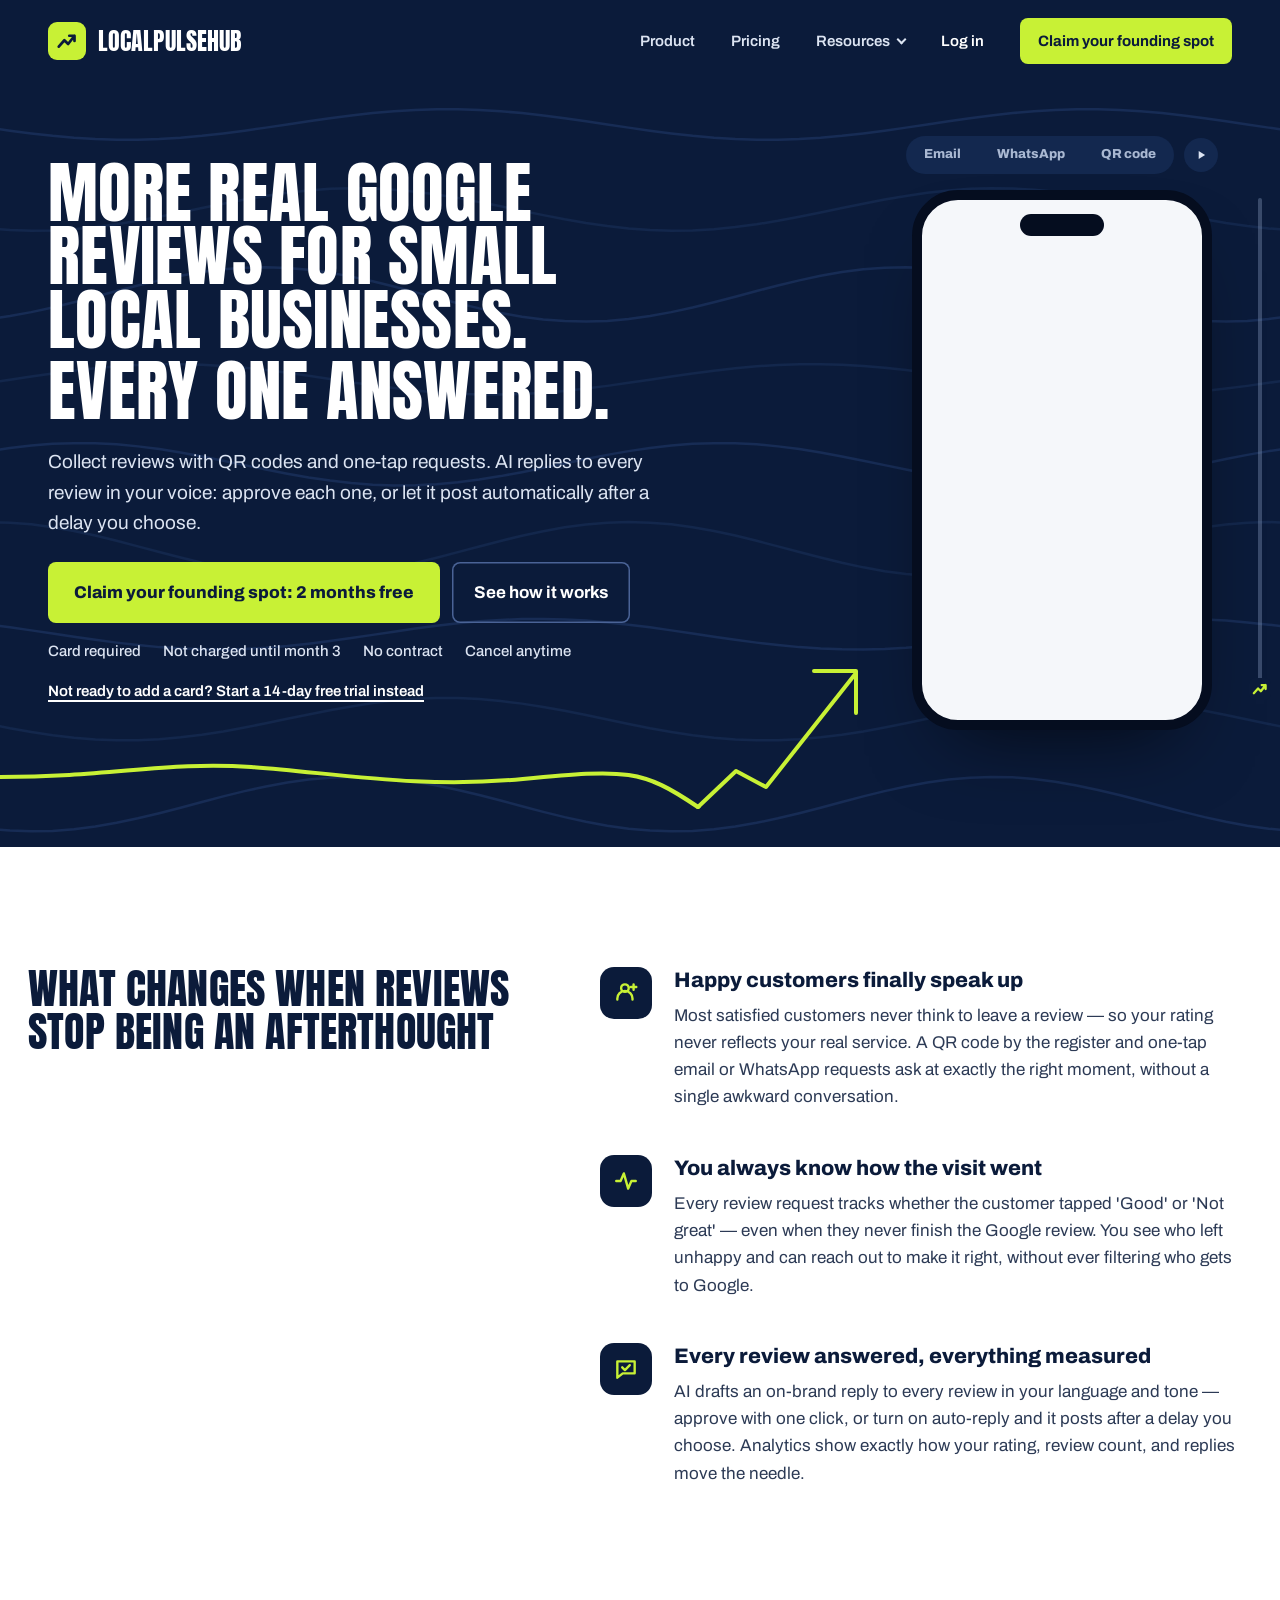
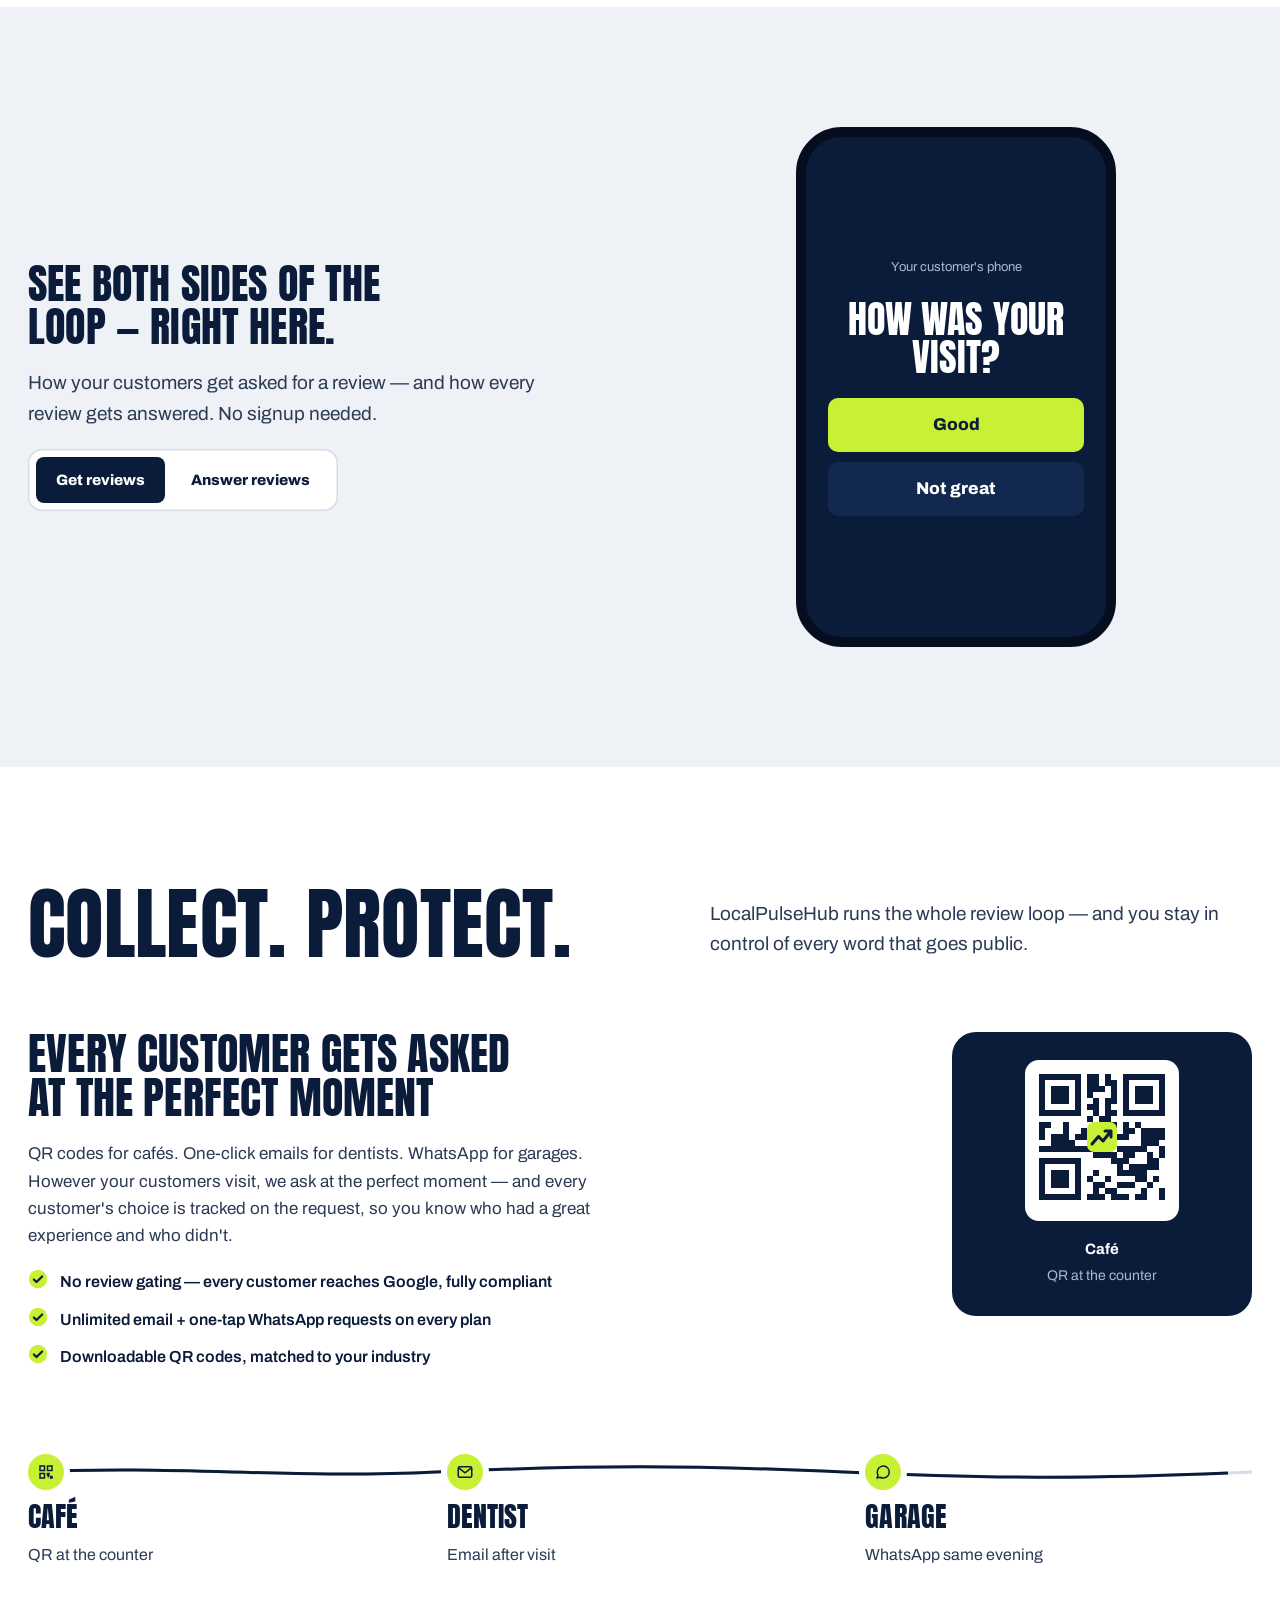
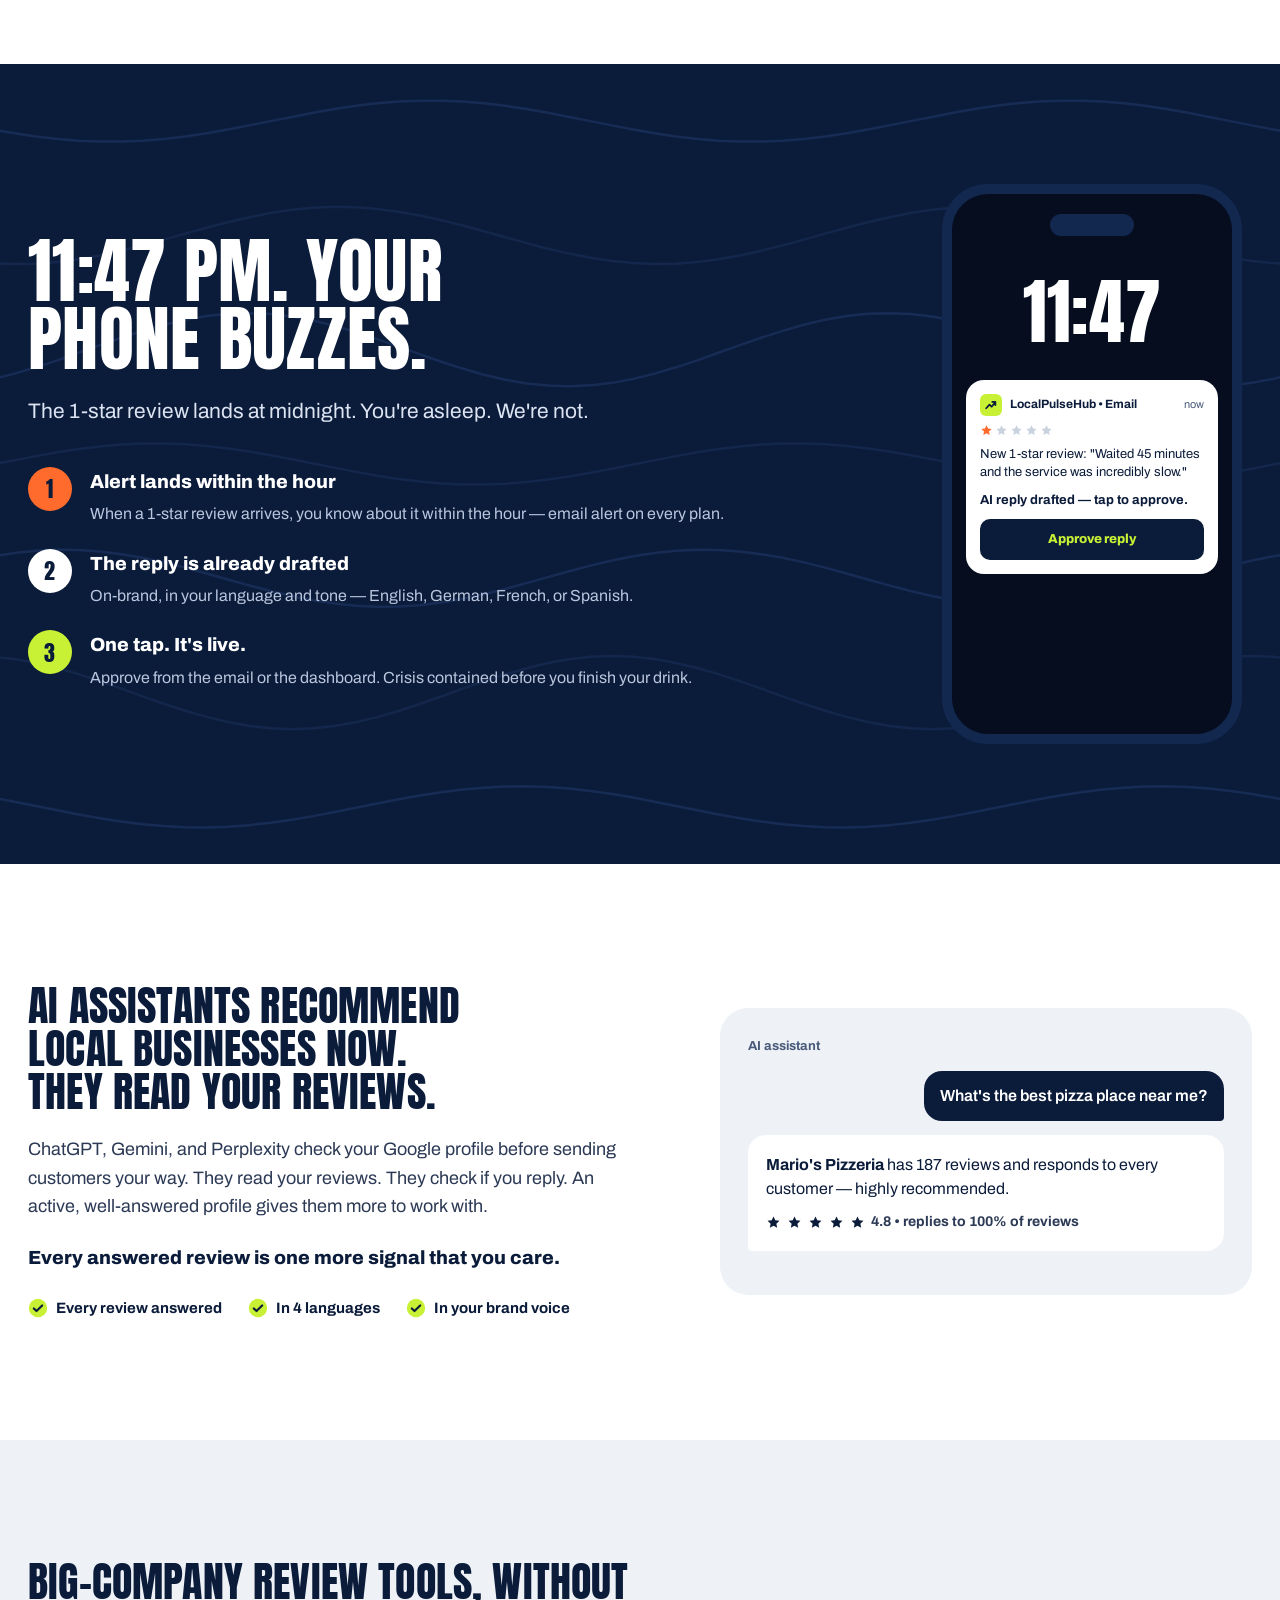
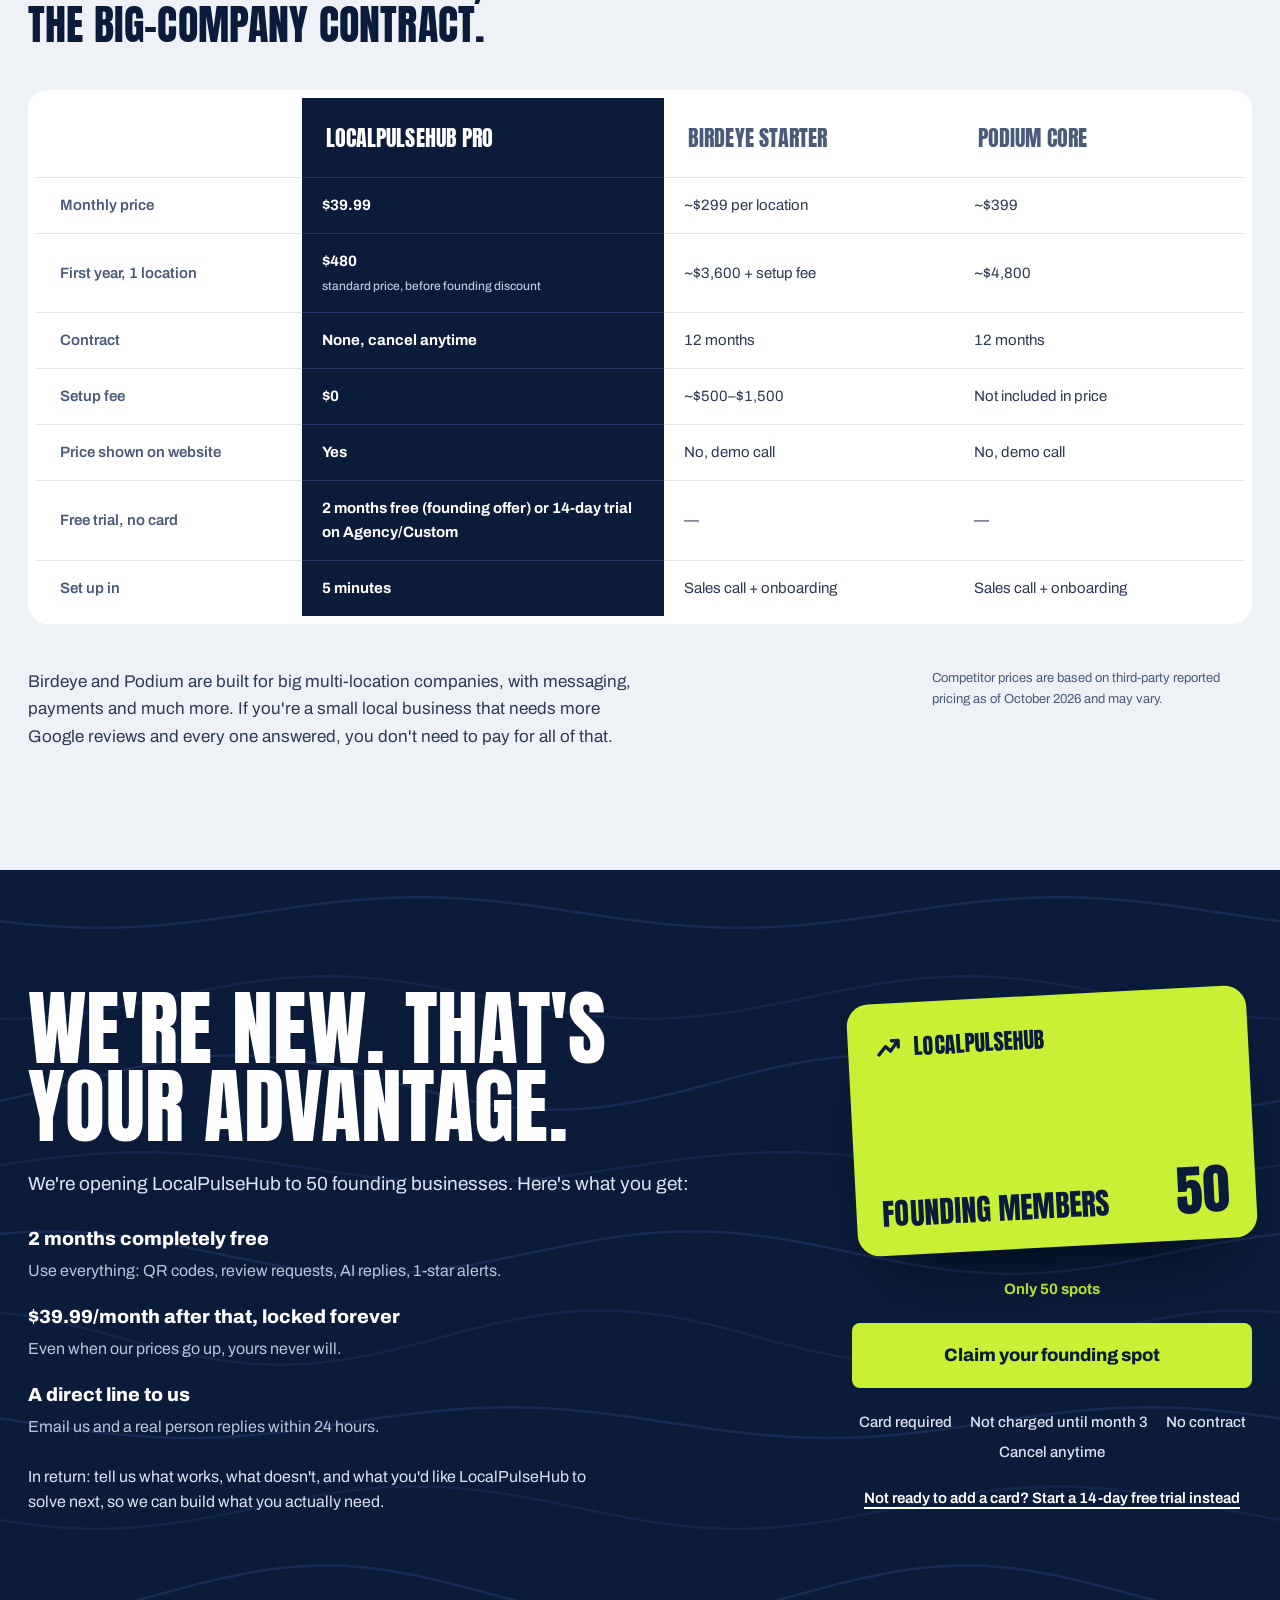
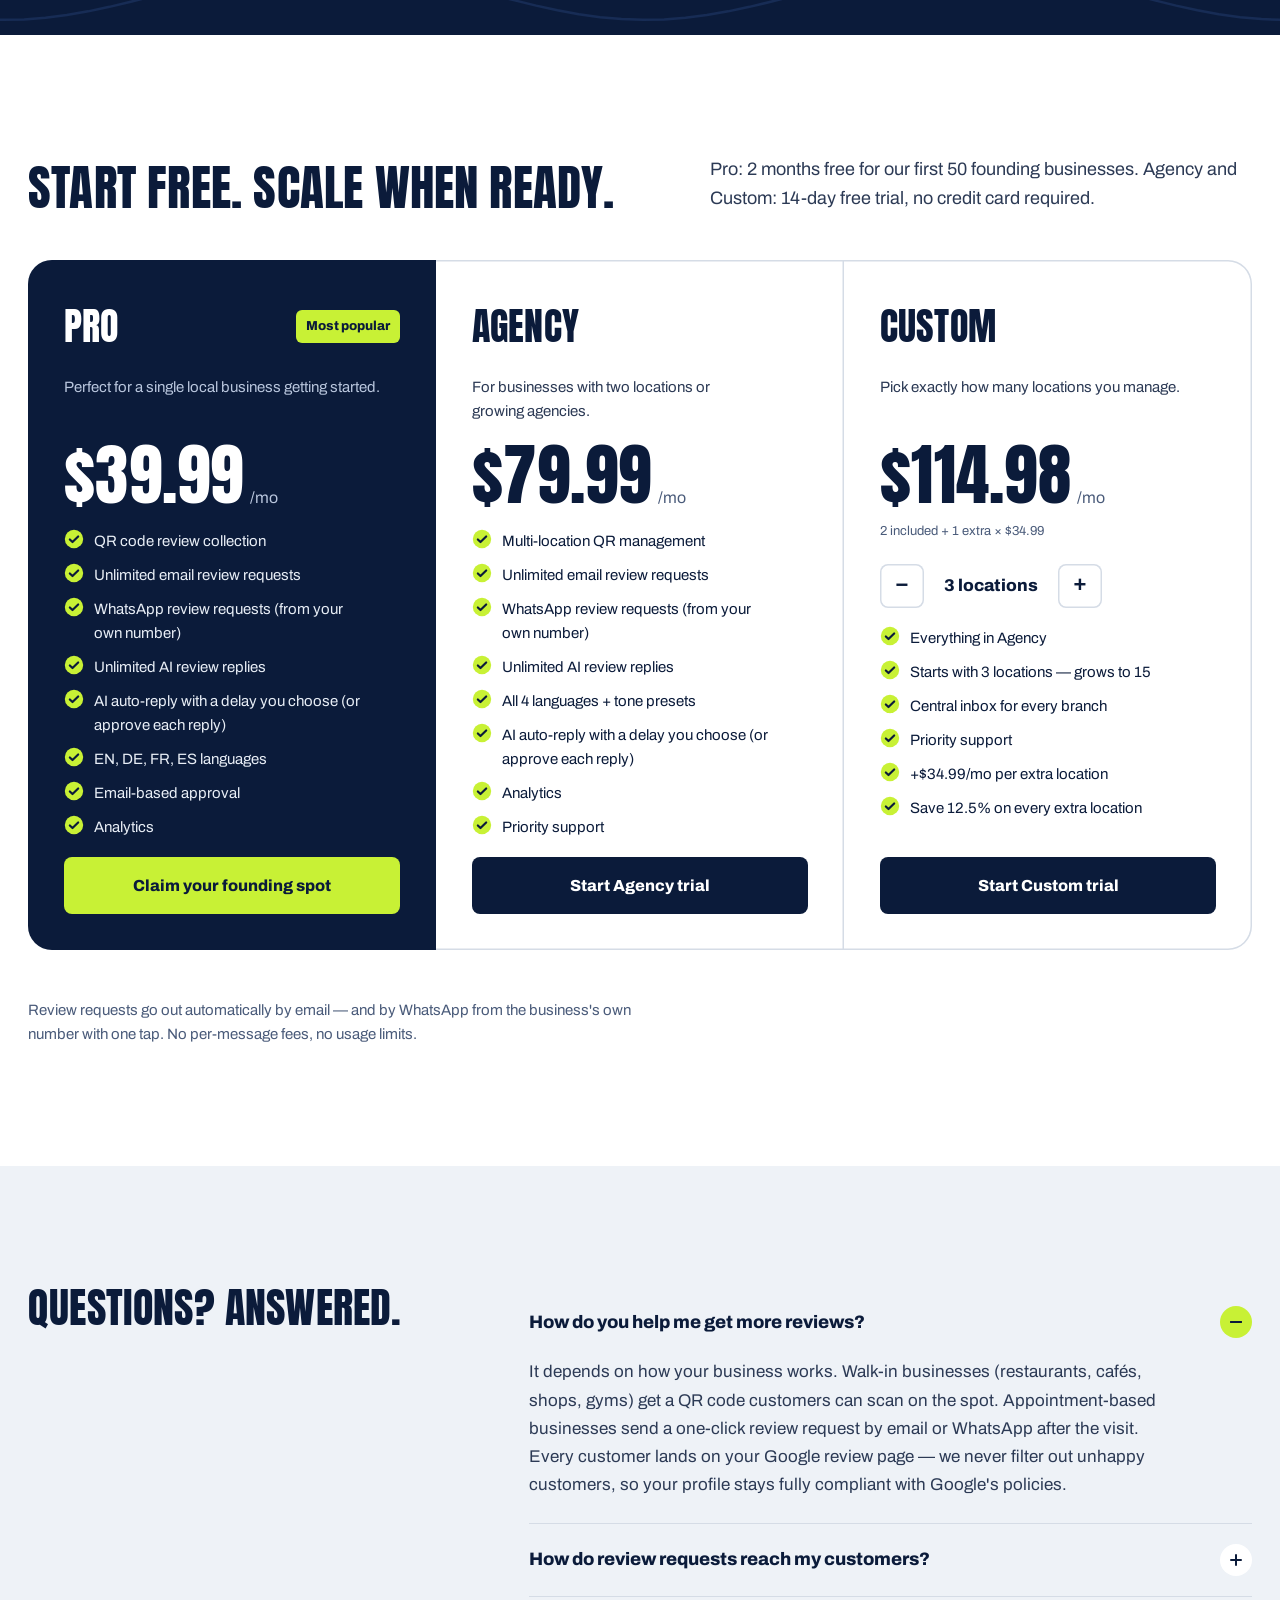
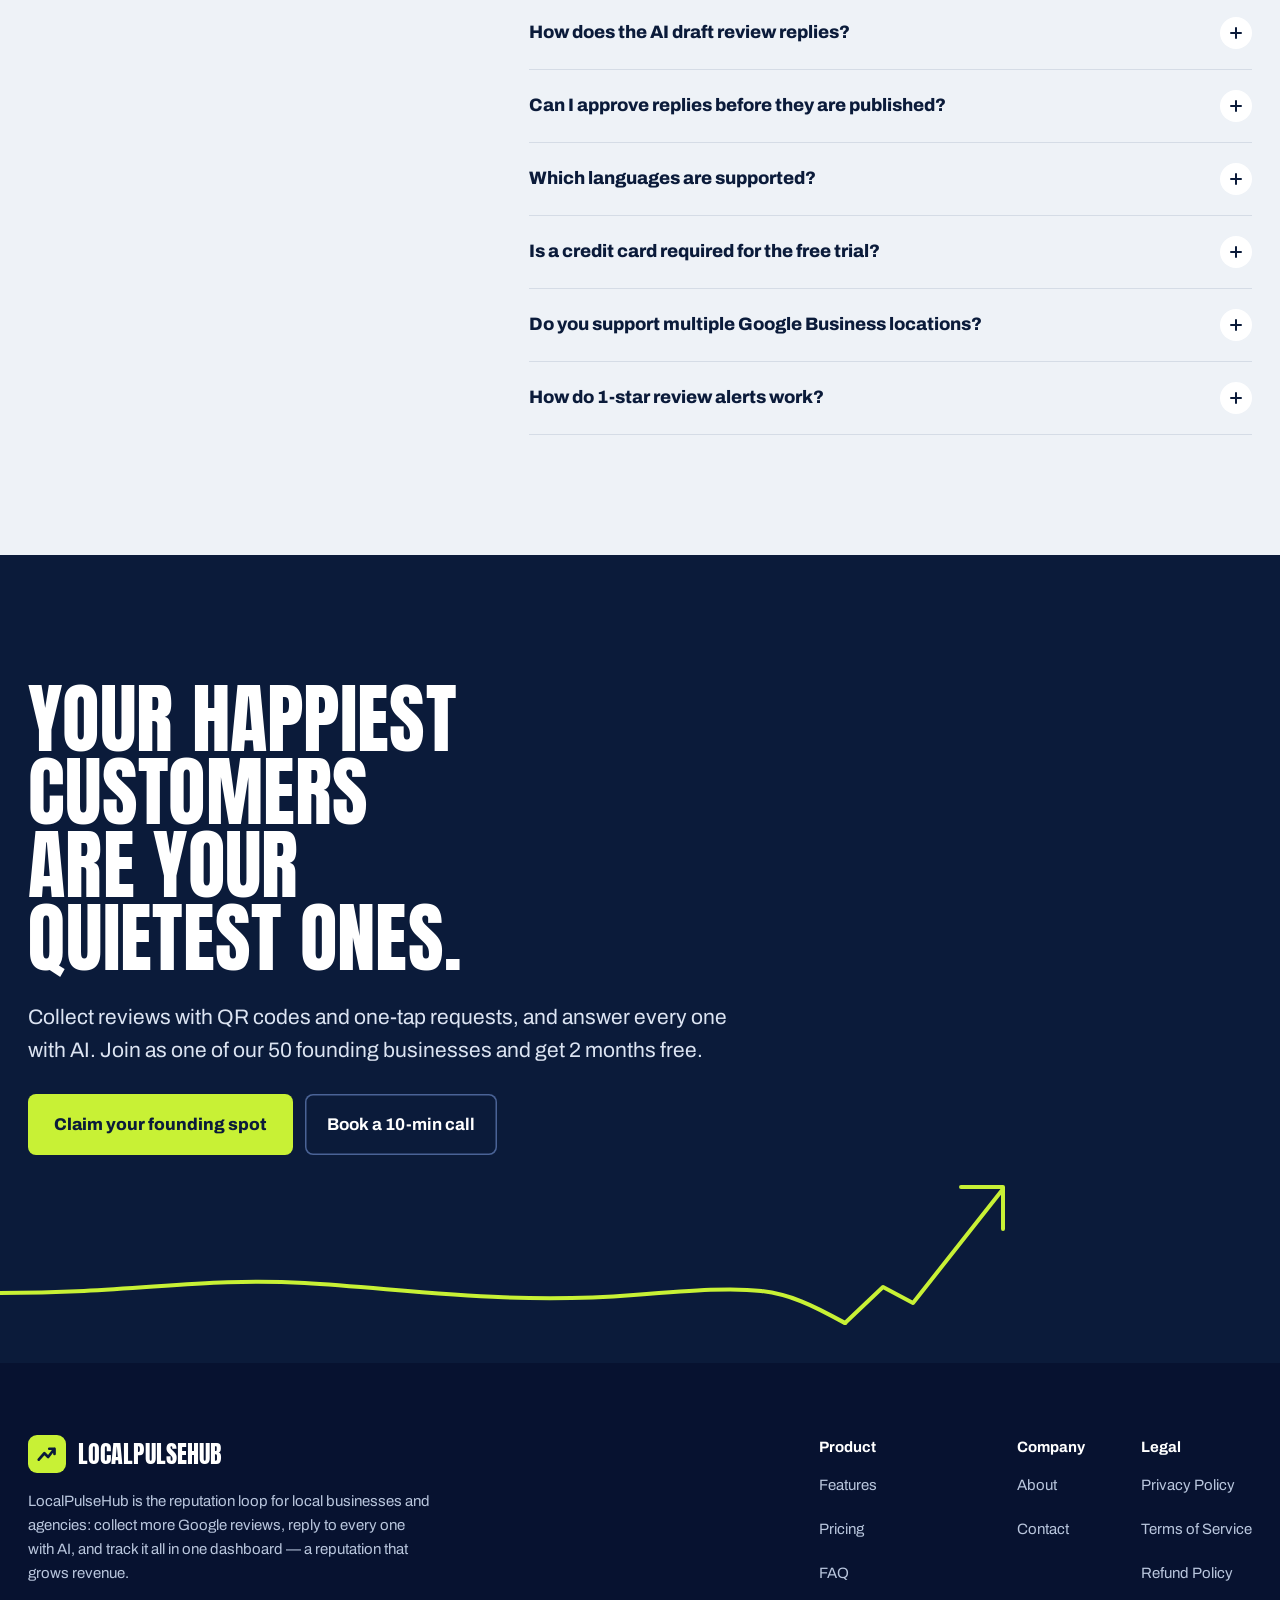
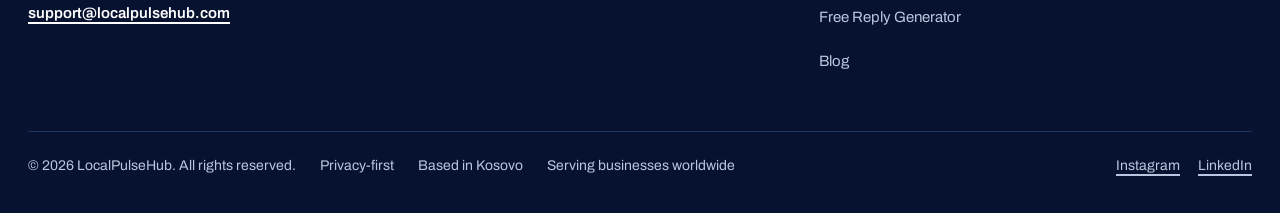
==== index.html @ 1e77f50c "Give the hero example a pause control Adds a pause/play button beside the Email / WhatsApp / QR code" ====
<!doctype html>
<html lang="en">
<head>
<meta charset="utf-8">
<meta name="viewport" content="width=device-width, initial-scale=1">
<title>Get More Google Reviews &amp; AI Replies for Small Businesses | LocalPulseHub</title>
<meta name="description" content="Get more real Google reviews with QR codes and one-tap requests, and answer every review with AI. Built for small local businesses. No contract.">
<link rel="canonical" href="https://localpulsehub.com/">
<meta name="theme-color" content="#0B1B3A">
<link rel="icon" type="image/svg+xml" href="data:image/svg+xml,%3Csvg xmlns='http://www.w3.org/2000/svg' viewBox='0 0 32 32'%3E%3Crect width='32' height='32' rx='7' fill='%23C8F135'/%3E%3Cpath d='M5 23.5l7.5-8.5 5 5L26 9M19 9h7v7' fill='none' stroke='%230B1B3A' stroke-width='3.6' stroke-linecap='round' stroke-linejoin='round'/%3E%3C/svg%3E">
<link rel="preload" href="fonts/anton-latin-400-normal.woff2" as="font" type="font/woff2" crossorigin>
<link rel="preload" href="fonts/archivo-latin-400-normal.woff2" as="font" type="font/woff2" crossorigin>
<style>.skip:focus{left:16px !important;top:16px;z-index:10;background:#C8F135;color:#0B1B3A;padding:10px 14px;border-radius:8px;font-weight:700}

body{margin:0;background:#FFFFFF}
a{color:#0B1B3A}a:hover{color:#0B1B3A}
.d{font-family:Anton,Impact,sans-serif;font-weight:400;text-transform:uppercase;letter-spacing:0.004em}
a:focus-visible,button:focus-visible{outline:3px solid #C8F135;outline-offset:3px;border-radius:6px}
.btn-lime{transition:background-color .15s ease}
.btn-lime:hover{background:#D6F75E}
@keyframes drift{from{transform:translateX(0)}to{transform:translateX(-50%)}}
.h-line{opacity:0;animation:rise .8s cubic-bezier(.2,.7,.2,1) forwards}
.h-l2{animation-delay:.12s}.h-l3{animation-delay:.24s}.h-l4{animation-delay:.42s}.h-l5{animation-delay:.56s}
@keyframes rise{from{opacity:0;transform:translateY(28px)}to{opacity:1;transform:none}}
.pulse-path{stroke-dasharray:1;stroke-dashoffset:1;animation:draw 2.2s cubic-bezier(.6,0,.2,1) .7s forwards}
.pulse-head{opacity:0;animation:fadein .3s ease 2.8s forwards}
@keyframes draw{to{stroke-dashoffset:0}}
@keyframes fadein{to{opacity:1}}
.ph{animation-duration:12s;animation-iteration-count:infinite;animation-timing-function:ease;animation-delay:1.2s;opacity:0}
.ph-review{animation-name:phReview}.ph-alert{animation-name:phAlert}.ph-typing{animation-name:phTyping}.ph-reply{animation-name:phReply}.ph-approve{animation-name:phApprove}.ph-done{animation-name:phDone}.ph-btn{animation-name:phBtn;opacity:1}
@keyframes phReview{0%,4%{opacity:0;transform:translateY(-14px)}9%,90%{opacity:1;transform:none}96%,100%{opacity:0}}
@keyframes phAlert{0%,16%{opacity:0;transform:translateY(-10px)}21%,90%{opacity:1;transform:none}96%,100%{opacity:0}}
@keyframes phTyping{0%,27%{opacity:0}30%,37%{opacity:1}40%,100%{opacity:0}}
@keyframes phReply{0%,38%{opacity:0;transform:translateY(8px)}43%,90%{opacity:1;transform:none}96%,100%{opacity:0}}
@keyframes phApprove{0%,50%{opacity:0}55%,90%{opacity:1}96%,100%{opacity:0}}
@keyframes phBtn{0%,63%{transform:none}65%{transform:scale(.94)}68%,100%{transform:none}}
@keyframes phDone{0%,66%{opacity:0;transform:scale(.6)}70%,90%{opacity:1;transform:none}96%,100%{opacity:0}}
.dot{animation:dot 1s ease-in-out infinite}.dot2{animation-delay:.15s}.dot3{animation-delay:.3s}
@keyframes dot{0%,100%{opacity:.3}50%{opacity:1}}
@supports (animation-timeline: view()){
.on-view-alert{animation:alertIn linear both;animation-timeline:view();animation-range:entry 30% cover 45%}
.on-view-typing{animation:typingOut linear both;animation-timeline:view();animation-range:entry 40% cover 50%}
.on-view-answer{animation:answerIn linear both;animation-timeline:view();animation-range:entry 45% cover 55%}
}
@keyframes alertIn{from{opacity:0;transform:translateY(-24px)}to{opacity:1;transform:none}}
@keyframes typingOut{0%,70%{opacity:1}100%{opacity:0}}
@keyframes answerIn{0%,50%{opacity:0;transform:translateY(10px)}100%{opacity:1;transform:none}}
/* focal: a beat travels the pulse line each time a reply is approved (synced to the 12s phone loop) */
.beat{stroke-dasharray:0.07 1;stroke-dashoffset:0.07;opacity:0;animation:beat 12s cubic-bezier(0.16,1,0.3,1) 1.2s infinite}
@keyframes beat{0%,64%{stroke-dashoffset:0.07;opacity:0}66%{opacity:1}84%{stroke-dashoffset:-1;opacity:1}86%,100%{stroke-dashoffset:-1;opacity:0}}
.pulse-path{transition:none}
/* feedback: short, fast responses to the visitor's own actions */
.enter{animation:enter .28s cubic-bezier(0.16,1,0.3,1)}
@keyframes enter{from{opacity:0;transform:translateY(8px)}to{opacity:1;transform:none}}
.reveal-ans{animation:ans .24s cubic-bezier(0.16,1,0.3,1)}
@keyframes ans{from{opacity:0;clip-path:inset(0 0 100% 0)}to{opacity:1;clip-path:inset(0 0 0 0)}}
.press{transition:transform .12s ease, background-color .15s ease}
.press:active{transform:scale(.97)}
.faq-sign{transition:transform .24s cubic-bezier(0.16,1,0.3,1), background-color .2s ease}
/* scroll = the customer's day: the line draws from counter to evening, stops light up as it arrives */
@supports (animation-timeline: view()){
.day-line{stroke-dasharray:1;animation:dayDraw linear both;animation-timeline:view();animation-range:entry 20% cover 55%}
.day-stop{animation:stopOn linear both;animation-timeline:view();animation-range:entry 30% cover 40%}
.day-stop-2{animation-range:entry 45% cover 48%}
.day-stop-3{animation-range:entry 60% cover 56%}
}
@keyframes dayDraw{from{stroke-dashoffset:1}to{stroke-dashoffset:0}}
@keyframes stopOn{0%,80%{background:#D5DCE6}100%{background:#C8F135}}

/* ---- hero: three ways to ask for a review (15s loop, 5s per way) ---- */
.hs-scene{position:absolute;inset:0;padding:48px 16px 16px;display:flex;flex-direction:column;gap:12px;opacity:0;animation:hsScene 15s linear infinite}
.hs-d0{animation-delay:.8s}.hs-d1{animation-delay:5.8s}.hs-d2{animation-delay:10.8s}
@keyframes hsScene{0%{opacity:0}1.5%,31.5%{opacity:1}33.3%,100%{opacity:0}}
.hs-msg{opacity:0;animation:hsMsg 15s cubic-bezier(0.16,1,0.3,1) infinite}
@keyframes hsMsg{0%,2%{opacity:0;transform:translateY(-14px)}5%,31.5%{opacity:1;transform:none}33.3%,100%{opacity:0}}
.hs-link{animation:hsTap 15s ease infinite}
@keyframes hsTap{0%,11%{background:transparent;transform:none}12.5%{background:rgba(200,241,53,.55);transform:scale(.96)}14%,100%{background:transparent;transform:none}}
.hs-link.hs-d2{animation-name:hsTapBtn}
@keyframes hsTapBtn{0%,11%{transform:none}12.5%{transform:scale(.9)}14%,100%{transform:none}}
.hs-g{position:absolute;left:12px;right:12px;bottom:14px;background:#FFFFFF;border-radius:20px;padding:16px;display:flex;flex-direction:column;gap:10px;box-shadow:0 -10px 30px -14px rgba(0,0,0,.28);opacity:0;transform:translateY(40px);animation:hsG 15s cubic-bezier(0.16,1,0.3,1) infinite}
@keyframes hsG{0%,15%{opacity:0;transform:translateY(40px)}17.5%,31.5%{opacity:1;transform:none}33.3%,100%{opacity:0;transform:translateY(40px)}}
.gs path{fill:#DCE2EC;animation:hsStar1 15s ease infinite}
.gs1 path{animation-name:hsStar1}.gs2 path{animation-name:hsStar2}.gs3 path{animation-name:hsStar3}.gs4 path{animation-name:hsStar4}.gs5 path{animation-name:hsStar5}
@keyframes hsStar1{0%,19%{fill:#DCE2EC}19.6%,32%{fill:#F5B700}33.3%,100%{fill:#DCE2EC}}
@keyframes hsStar2{0%,19.8%{fill:#DCE2EC}20.4%,32%{fill:#F5B700}33.3%,100%{fill:#DCE2EC}}
@keyframes hsStar3{0%,20.6%{fill:#DCE2EC}21.2%,32%{fill:#F5B700}33.3%,100%{fill:#DCE2EC}}
@keyframes hsStar4{0%,21.4%{fill:#DCE2EC}22%,32%{fill:#F5B700}33.3%,100%{fill:#DCE2EC}}
@keyframes hsStar5{0%,22.2%{fill:#DCE2EC}22.8%,32%{fill:#F5B700}33.3%,100%{fill:#DCE2EC}}
.hs-pill{position:relative;border:0;cursor:pointer;padding:7px 14px;border-radius:999px;display:flex;align-items:center;line-height:1.2;font-family:Archivo,sans-serif;background:transparent;color:#A9B8D2;animation:hsPill 15s linear infinite}
.hs-pill-t{font-size:13px;font-weight:800}.hs-pill::after{content:"";position:absolute;inset:-6px -2px}.hs-pill-s{font-size:12px;font-weight:600;opacity:.85}
.hs-pill:hover{box-shadow:inset 0 0 0 1.5px #4A6396}
@keyframes hsPill{0%{background:transparent;color:#A9B8D2}1%,32%{background:#C8F135;color:#0B1B3A}33.3%,100%{background:transparent;color:#A9B8D2}}
.hs-scanline{position:absolute;left:8%;right:8%;top:10%;height:3px;border-radius:3px;background:#C8F135;animation:hsScan 1.6s ease-in-out infinite alternate}
@keyframes hsScan{from{top:10%}to{top:88%}}
.hs-qrpop{animation-name:hsQr}
@keyframes hsQr{0%,6%{opacity:0;transform:translateY(12px)}8.5%,31.5%{opacity:1;transform:none}33.3%,100%{opacity:0}}
.hs-d0{animation-delay:.8s !important}.hs-d1{animation-delay:5.8s !important}.hs-d2{animation-delay:10.8s !important}
.hs-g.hs-d0 .gs path{animation-delay:.8s !important}.hs-g.hs-d1 .gs path{animation-delay:5.8s !important}.hs-g.hs-d2 .gs path{animation-delay:10.8s !important}

.hs-pause{position:relative;flex:none;width:34px;height:34px;border:0;border-radius:999px;background:#13284F;color:#DCE4F2;cursor:pointer;display:flex;align-items:center;justify-content:center;transition:background-color .15s ease}
.hs-pause:hover{background:#1E3566}
.hs-pause::after{content:"";position:absolute;inset:-5px}
.hs-pause .i-play{display:none}
.hs-paused .hs-pause .i-play{display:block}.hs-paused .hs-pause .i-pause{display:none}
.hs-paused .hs-wrap *,.hs-paused .pulse-hero .beat,.hs-paused .pulse-hero .beat2{animation-play-state:paused !important}
@media (prefers-reduced-motion: reduce){
 .hs-pause{display:none}
 .hs-scene,.hs-msg,.hs-g,.hs-link,.hs-pill,.gs path,.hs-scanline{animation:none !important}
 .hs-wrap[data-solo] .hs-scene,.hs-wrap[data-solo] .hs-pill{opacity:0;background:transparent;color:#A9B8D2}
 .hs-wrap[data-solo="0"] .hs-scene.hs-d0,.hs-wrap[data-solo="1"] .hs-scene.hs-d1,.hs-wrap[data-solo="2"] .hs-scene.hs-d2{opacity:1}
 .hs-wrap[data-solo] .hs-scene .hs-msg,.hs-wrap[data-solo] .hs-scene .hs-g{opacity:1;transform:none}
 .hs-wrap[data-solo] .hs-scene .gs path{fill:#F5B700}
 .hs-wrap[data-solo="0"] .hs-pill.hs-d0,.hs-wrap[data-solo="1"] .hs-pill.hs-d1,.hs-wrap[data-solo="2"] .hs-pill.hs-d2{background:#C8F135;color:#0B1B3A}
 .hs-scene.hs-d0,.hs-scene.hs-d0 .hs-msg,.hs-scene.hs-d0 .hs-g{opacity:1;transform:none}
 .hs-scene.hs-d0 .gs path{fill:#F5B700}
 .hs-pill.hs-d0{background:#C8F135;color:#0B1B3A}
}
@media (prefers-reduced-motion: reduce){
.beat,.day-line,.day-stop{animation:none}
.beat{opacity:0}
.enter,.reveal-ans{animation:fadeonly .2s ease}
@keyframes fadeonly{from{opacity:0}to{opacity:1}}
.press:active{transform:none}
.waves,.h-line,.pulse-path,.pulse-head,.ph,.dot,.on-view-alert,.on-view-typing,.on-view-answer{animation:none;opacity:1;transform:none;stroke-dashoffset:0}
.ph-typing,.ph-done,.on-view-typing{display:none}
}

/* ---- self-hosted fonts (SIL OFL, see fonts/) ---- */
@font-face{font-family:Anton;src:url(fonts/anton-latin-400-normal.woff2) format('woff2');font-weight:400;font-display:swap}
@font-face{font-family:Archivo;src:url(fonts/archivo-latin-400-normal.woff2) format('woff2');font-weight:400;font-display:swap}
@font-face{font-family:Archivo;src:url(fonts/archivo-latin-500-normal.woff2) format('woff2');font-weight:500;font-display:swap}
@font-face{font-family:Archivo;src:url(fonts/archivo-latin-600-normal.woff2) format('woff2');font-weight:600;font-display:swap}
@font-face{font-family:Archivo;src:url(fonts/archivo-latin-700-normal.woff2) format('woff2');font-weight:700;font-display:swap}
@font-face{font-family:Archivo;src:url(fonts/archivo-latin-800-normal.woff2) format('woff2');font-weight:800;font-display:swap}
/* ---- polish layer ---- */
:root{--navy:#0B1B3A;--deep:#071230;--lime:#C8F135;--signal:#FF6B2C;--ink:#2C3A55;--muted:#4A5B7A;--line:#D5DCE6;--mist:#EEF2F7;color-scheme:light}
*,*::before,*::after{box-sizing:border-box}
html{scroll-behavior:smooth;scroll-padding-top:16px;-webkit-text-size-adjust:100%;text-rendering:optimizeLegibility;-webkit-font-smoothing:antialiased;scrollbar-color:#4A6396 #EEF2F7}
body{font-family:Archivo,system-ui,sans-serif;line-height:1.6;color:var(--navy)}
[hidden]{display:none !important}
button{line-height:1.4}
::selection{background:var(--lime);color:var(--navy)}
input,textarea{caret-color:var(--navy)}
a{text-underline-offset:4px;text-decoration-thickness:1.5px}
h1,h2,h3{text-wrap:balance}
p,li,dd{text-wrap:pretty}
table{font-variant-numeric:tabular-nums}
.d{font-family:Anton,Impact,sans-serif}
a:focus-visible,button:focus-visible,summary:focus-visible{outline:3px solid var(--lime);outline-offset:3px;box-shadow:0 0 0 7px var(--navy);border-radius:8px}
.tab{min-height:46px;padding:10px 20px;border:0;border-radius:8px;font:800 15px/1.4 Archivo,sans-serif;cursor:pointer;background:transparent;color:var(--navy);transition:background-color .2s ease,color .2s ease}
.tab[aria-selected="true"]{background:var(--navy);color:#FFFFFF}
.tab:not([aria-selected="true"]):hover{background:var(--mist)}
.nav-link:hover{color:#FFFFFF !important;text-decoration:underline !important}
.btn-lime:active{background:#B6E01F}
footer a:hover{color:#FFFFFF !important}
.faq{border-bottom:1.5px solid var(--line)}
.faq summary{list-style:none;display:flex;align-items:center;justify-content:space-between;gap:20px;min-height:64px;padding:20px 0;font:800 18px/1.4 Archivo,sans-serif;color:var(--navy);cursor:pointer}
.faq summary::-webkit-details-marker{display:none}
.faq summary:hover{color:#13284F}
.faq-sign{flex:none;width:32px;height:32px;border-radius:999px;background:#FFFFFF;position:relative}
.faq-sign::before,.faq-sign::after{content:"";position:absolute;left:50%;top:50%;width:12px;height:2px;margin:-1px 0 0 -6px;background:var(--navy);border-radius:2px;transition:transform .24s cubic-bezier(0.16,1,0.3,1)}
.faq-sign::after{transform:rotate(90deg)}
.faq[open] .faq-sign{background:var(--lime)}
.faq[open] .faq-sign::after{transform:rotate(0deg)}
.faq p{margin:0;padding:0 52px 24px 0;font-size:17px;line-height:1.65;color:var(--ink);max-width:40em}
.menu-btn{display:none;min-height:44px;padding:10px 16px;border:0;border-radius:8px;background:#13284F;color:#FFFFFF;font:700 15px/1.4 Archivo,sans-serif;cursor:pointer}
.mobile-menu{display:flex;flex-direction:column;padding:4px 20px 18px;background:var(--navy)}
.mobile-menu a{color:#FFFFFF;text-decoration:none;font-size:17px;font-weight:700;padding:14px 8px;border-top:1px solid #1E3566}
@media (max-width:820px){
 .nav-link{display:none}
 .menu-btn{display:inline-flex;align-items:center}
 nav[aria-label="Main"] .btn-lime{display:none}
 .faq p{padding-right:0}
}
@media (min-width:821px){.mobile-menu{display:none !important}}
@media (max-width:700px){
 .pulse-svg{display:none}
}
@media (max-width:560px){
 section{padding-left:20px !important;padding-right:20px !important}
}

/* ---- scroll motion (JS adds .js to <html>; without JS everything is simply visible) ---- */
:root{--ease:cubic-bezier(0.16,1,0.3,1)}
.js [data-r="mask"]{clip-path:inset(0 0 100% 0);transform:translateY(0.35em);transition:clip-path .95s var(--ease),transform .95s var(--ease)}
.js [data-r="mask"].in{clip-path:inset(-0.2em -0.1em -0.2em -0.1em);transform:none}
.js [data-r="rise"]{opacity:0;transform:translateY(26px);transition:opacity .7s var(--ease) var(--d,0s),transform .7s var(--ease) var(--d,0s)}
.js [data-r="rise"].in{opacity:1;transform:none}
.js [data-r="draw"]{stroke-dasharray:1;stroke-dashoffset:1;transition:stroke-dashoffset 1.6s cubic-bezier(.6,0,.2,1) .15s}
.js [data-r="draw"].in{stroke-dashoffset:0}
.js [data-r="pop"]{transform:scale(.3);opacity:0;transition:transform .55s cubic-bezier(0.16,1,0.3,1) calc(var(--d,0s) + .2s)}
.js [data-r="pop"]{transition-property:transform,opacity}.js [data-r="pop"].in{transform:none;opacity:1}
.js [data-r="drop"]{opacity:0;transform:translateY(-34px) scale(.96);transition:opacity .5s var(--ease) .35s,transform .6s var(--ease) .35s}
.js [data-r="drop"].in{opacity:1;transform:none}
.js .buzz-phone.in{animation:buzz .6s ease 1s 2}
@keyframes buzz{0%,100%{transform:none}20%{transform:rotate(-2.5deg)}40%{transform:rotate(2.5deg)}60%{transform:rotate(-1.5deg)}80%{transform:rotate(1deg)}}
.js [data-r="chat"] .ai-typing{opacity:0}
.js [data-r="chat"] .ai-answer{opacity:0;transform:translateY(10px);transition:opacity .5s var(--ease) 1.9s,transform .5s var(--ease) 1.9s}
.js [data-r="chat"].in .ai-typing{animation:typing 1.8s ease .3s forwards}
.js [data-r="chat"].in .ai-answer{opacity:1;transform:none}
@keyframes typing{0%{opacity:0}12%,85%{opacity:1}100%{opacity:0}}
.js [data-col="lph"]{clip-path:inset(0 0 100% 0);transition:clip-path .55s var(--ease) calc(var(--d,0s) + .2s)}
.js [data-r="table"].in [data-col="lph"]{clip-path:inset(0 0 0 0)}
.js [data-r="card"]{opacity:0;transform:translate(60px,90px) rotate(-18deg);transition:opacity .5s ease .1s,transform 1s var(--ease) .1s}
.js [data-r="card"].in{opacity:1;transform:rotate(-3deg)}
[data-focus]{transition:opacity .45s ease}
.js .focus-on [data-focus]{opacity:.6}
.js .focus-on [data-focus].active{opacity:1}
.climb{position:fixed;right:18px;top:22vh;height:56vh;width:4px;border-radius:4px;background:rgba(143,163,199,.35);z-index:4;pointer-events:none}
.climb-fill{position:absolute;left:0;bottom:0;width:100%;height:0;border-radius:4px;background:#C8F135;outline:2px solid #0B1B3A}
.climb-head{position:absolute;top:-24px;left:50%;margin-left:-11px;background:#0B1B3A;border-radius:6px;padding:2px}
@media (max-width:820px){.climb{display:none}}
@media (prefers-reduced-motion: reduce){
 .js [data-r],.js [data-col="lph"],.js [data-r] *{transition:none !important;animation:none !important;clip-path:none !important;transform:none !important;opacity:1 !important;stroke-dashoffset:0 !important}
 .js [data-r="card"]{transform:rotate(-3deg) !important}
 .js [data-r="chat"] .ai-typing{display:none}
 .js .focus-on [data-focus]{opacity:1}
}

/* ---- critique fixes ---- */
.cmp-mobile{display:none}
@media (max-width:700px){.cmp-table{display:none !important}.cmp-mobile{display:flex}}
.approve-check{display:none}
.approve-demo[aria-pressed="true"]{background:#0B1B3A;color:#C8F135;box-shadow:inset 0 0 0 1.5px #C8F135}
.approve-demo[aria-pressed="true"] .approve-check{display:block}
.approve-demo[aria-pressed="true"] .approve-check path{stroke:#C8F135}
.res{position:relative}
.res summary::-webkit-details-marker{display:none}
.res summary::after{content:"";display:inline-block;width:7px;height:7px;margin-left:8px;border-right:2px solid currentColor;border-bottom:2px solid currentColor;transform:translateY(-3px) rotate(45deg);transition:transform .2s ease}
.res[open] summary::after{transform:translateY(1px) rotate(-135deg)}
.res-menu{position:absolute;top:calc(100% + 6px);left:-14px;min-width:260px;background:#FFFFFF;border-radius:12px;padding:8px;box-shadow:0 24px 48px -20px rgba(5,13,31,.6);z-index:20;display:flex;flex-direction:column}
.res-menu a{color:#0B1B3A;text-decoration:none;font-size:15px;font-weight:600;padding:11px 12px;border-radius:8px}
.res-menu a:hover{background:#EEF2F7}
footer nav a{display:inline-block;padding:10px 0}
footer nav{gap:0 !important}
.sticky-cta{display:none}
@media (max-width:820px){
 html{scroll-padding-bottom:96px}
 .sticky-cta{display:block;position:fixed;left:12px;right:12px;bottom:12px;z-index:30;transform:translateY(140%);transition:transform .35s cubic-bezier(0.16,1,0.3,1)}
 .sticky-cta.show{transform:none}
 .sticky-cta a{display:block;text-align:center;background:#C8F135;color:#0B1B3A;text-decoration:none;font-size:16px;font-weight:800;padding:16px;border-radius:10px;box-shadow:0 14px 30px -12px rgba(5,13,31,.7)}
}
@media (max-width:560px){
 [role="img"][aria-label^="A customer gets a review request"]{width:270px !important;height:500px !important}
}
@media (prefers-reduced-motion: reduce){.sticky-cta{transition:none}}

/* ---- pulse line: wave stretches, the arrow keeps its shape and is never cropped ---- */
.pulse{position:absolute;left:0;right:0;bottom:0;pointer-events:none}
.pulse-wave{position:absolute;left:0;top:0;width:100%;height:100%;overflow:visible}
.pulse-arrow{position:absolute;bottom:38px;overflow:visible}
.pulse-hero .pulse-path{stroke-dasharray:1;stroke-dashoffset:1;animation:draw 1.5s cubic-bezier(.6,0,.2,1) .7s forwards}
.pulse-rise{stroke-dasharray:1;stroke-dashoffset:1;animation:draw .7s cubic-bezier(.3,0,.2,1) 2.15s forwards}
.pulse-hero .pulse-head{opacity:0;animation:fadein .3s ease 2.8s forwards}
.pulse-hero .beat{animation:beat 5s cubic-bezier(0.16,1,0.3,1) .8s infinite}
.beat2{stroke-dasharray:0.12 1;stroke-dashoffset:0.12;opacity:0;animation:beat2 5s linear .8s infinite}
@keyframes beat{0%,70%{stroke-dashoffset:0.07;opacity:0}71%{opacity:1}84%{stroke-dashoffset:-1;opacity:1}85%,100%{stroke-dashoffset:-1;opacity:0}}
@keyframes beat2{0%,84%{stroke-dashoffset:0.12;opacity:0}85%{opacity:1}93%{stroke-dashoffset:-1;opacity:1}94%,100%{stroke-dashoffset:-1;opacity:0}}
.pulse-hero.measured .pulse-arrow{left:var(--ax) !important;transform:scale(var(--as));transform-origin:2px 148px}
.pulse-hero.measured .pulse-wave{width:calc((var(--ax) + 2px) / 0.55)}
@media (prefers-reduced-motion: reduce){.pulse-rise,.beat2,.pulse-hero .pulse-path,.pulse-hero .pulse-head{animation:none;stroke-dashoffset:0;opacity:1}.beat2{opacity:0}}
</style>
<script type="application/ld+json">{"@context": "https://schema.org", "@graph": [{"@type": "Organization", "@id": "https://localpulsehub.com/#organization", "name": "LocalPulseHub", "url": "https://localpulsehub.com", "logo": "https://localpulsehub.com/icon.png", "email": "support@localpulsehub.com", "sameAs": ["https://www.instagram.com/localpulsehub/", "https://www.linkedin.com/company/localpulsehub/"]}, {"@type": "WebSite", "name": "LocalPulseHub", "url": "https://localpulsehub.com", "publisher": {"@id": "https://localpulsehub.com/#organization"}}, {"@type": "SoftwareApplication", "name": "LocalPulseHub", "url": "https://localpulsehub.com", "applicationCategory": "BusinessApplication", "operatingSystem": "Web", "featureList": ["QR code review collection", "Email and WhatsApp review requests", "AI review replies in English, German, French and Spanish", "1-star alerts within the hour"], "offers": {"@type": "Offer", "price": "39.99", "priceCurrency": "USD", "url": "https://localpulsehub.com/pricing"}}]}</script>
</head>
<body>
<a href="#main" class="skip" style="position:absolute;left:-9999px">Skip to content</a>

<div style="background: #FFFFFF; color: #0B1B3A; font-family: Archivo, system-ui, sans-serif; font-size: 16px; line-height: 1.6; overflow-x: hidden">

<!-- NAV -->
<header style="background: #0B1B3A">
<nav aria-label="Main" style="max-width: 1240px; margin: 0 auto; padding: 18px 28px; display: flex; flex-wrap: wrap; align-items: center; gap: 12px 36px">
<a href="#top" aria-label="LocalPulseHub home" style="display: flex; align-items: center; gap: 12px; text-decoration: none; margin-right: auto">
<span style="width: 38px; height: 38px; border-radius: 9px; background: #C8F135; display: flex; align-items: center; justify-content: center"><svg width="24" height="24" viewBox="0 0 32 32" aria-hidden="true"><path d="M5 23.5l7.5-8.5 5 5L26 9M19 9h7v7" fill="none" stroke="#0B1B3A" stroke-width="3.6" stroke-linecap="round" stroke-linejoin="round"></path></svg></span>
<span class="d" style="font-size: 24px; line-height: 1; color: #FFFFFF">LocalPulseHub</span>
</a>
<a href="#demo" class="nav-link" style="color: #DCE4F2; text-decoration: none; font-size: 15px; font-weight: 600; padding: 10px 0">Product</a>
<a href="#pricing" class="nav-link" style="color: #DCE4F2; text-decoration: none; font-size: 15px; font-weight: 600; padding: 10px 0">Pricing</a>
<details class="nav-link res"><summary style="color: #DCE4F2; font-size: 15px; font-weight: 600; padding: 10px 0; cursor: pointer; list-style: none">Resources</summary><div class="res-menu"><a href="https://localpulsehub.com/blog">Blog</a><a href="https://localpulsehub.com/tools/google-review-reply-generator">Free Review Reply Generator</a><a href="#faq">FAQ</a></div></details>
<a href="https://localpulsehub.com/login" class="nav-link" style="color: #FFFFFF; text-decoration: none; font-size: 15px; font-weight: 600; padding: 10px 0">Log in</a>
<button class="menu-btn press" type="button" aria-expanded="false" aria-controls="mobile-menu">Menu</button>
<a class="btn-lime press" href="#founding" style="background: #C8F135; color: #0B1B3A; text-decoration: none; font-size: 15px; font-weight: 700; padding: 11px 18px; border-radius: 8px">Claim your founding spot</a>
</nav>
<div id="mobile-menu" class="mobile-menu" hidden>
<a href="#demo">Product</a><a href="#pricing">Pricing</a><a href="https://localpulsehub.com/blog">Blog</a><a href="https://localpulsehub.com/tools/google-review-reply-generator">Free Review Reply Generator</a><a href="#faq">FAQ</a><a href="https://localpulsehub.com/login">Log in</a>
</div>
</header>

<div class="climb" aria-hidden="true"><div class="climb-fill"><svg class="climb-head" width="22" height="22" viewBox="0 0 32 32"><path d="M5 23.5l7.5-8.5 5 5L26 9M19 9h7v7" fill="none" stroke="#C8F135" stroke-width="4" stroke-linecap="round" stroke-linejoin="round"></path></svg></div></div>
<main id="main">
<!-- HERO -->
<section id="top" style="position: relative; background: #0B1B3A; color: #FFFFFF; overflow: hidden">
<div class="waves" style="position: absolute; left: 0; top: 0; width: 200%; height: 100%" aria-hidden="true"><svg width="100%" height="100%" viewBox="0 0 2880 900" preserveAspectRatio="none" aria-hidden="true"><path d="M0 50.0 L24 53.7 L48 57.3 L72 60.6 L96 63.4 L120 65.6 L144 67.1 L168 67.9 L192 67.9 L216 67.1 L240 65.6 L264 63.4 L288 60.6 L312 57.3 L336 53.7 L360 50.0 L384 46.3 L408 42.7 L432 39.4 L456 36.6 L480 34.4 L504 32.9 L528 32.1 L552 32.1 L576 32.9 L600 34.4 L624 36.6 L648 39.4 L672 42.7 L696 46.3 L720 50.0 L744 53.7 L768 57.3 L792 60.6 L816 63.4 L840 65.6 L864 67.1 L888 67.9 L912 67.9 L936 67.1 L960 65.6 L984 63.4 L1008 60.6 L1032 57.3 L1056 53.7 L1080 50.0 L1104 46.3 L1128 42.7 L1152 39.4 L1176 36.6 L1200 34.4 L1224 32.9 L1248 32.1 L1272 32.1 L1296 32.9 L1320 34.4 L1344 36.6 L1368 39.4 L1392 42.7 L1416 46.3 L1440 50.0 L1464 53.7 L1488 57.3 L1512 60.6 L1536 63.4 L1560 65.6 L1584 67.1 L1608 67.9 L1632 67.9 L1656 67.1 L1680 65.6 L1704 63.4 L1728 60.6 L1752 57.3 L1776 53.7 L1800 50.0 L1824 46.3 L1848 42.7 L1872 39.4 L1896 36.6 L1920 34.4 L1944 32.9 L1968 32.1 L1992 32.1 L2016 32.9 L2040 34.4 L2064 36.6 L2088 39.4 L2112 42.7 L2136 46.3 L2160 50.0 L2184 53.7 L2208 57.3 L2232 60.6 L2256 63.4 L2280 65.6 L2304 67.1 L2328 67.9 L2352 67.9 L2376 67.1 L2400 65.6 L2424 63.4 L2448 60.6 L2472 57.3 L2496 53.7 L2520 50.0 L2544 46.3 L2568 42.7 L2592 39.4 L2616 36.6 L2640 34.4 L2664 32.9 L2688 32.1 L2712 32.1 L2736 32.9 L2760 34.4 L2784 36.6 L2808 39.4 L2832 42.7 L2856 46.3 L2880 50.0" fill="none" stroke="#172C55" stroke-width="2.5" vector-effect="non-scaling-stroke"></path><path d="M0 169.6 L24 172.4 L48 174.2 L72 175.0 L96 174.7 L120 173.2 L144 170.8 L168 167.5 L192 163.4 L216 158.7 L240 153.7 L264 148.4 L288 143.3 L312 138.4 L336 134.1 L360 130.4 L384 127.6 L408 125.8 L432 125.0 L456 125.3 L480 126.8 L504 129.2 L528 132.5 L552 136.6 L576 141.3 L600 146.3 L624 151.6 L648 156.7 L672 161.6 L696 165.9 L720 169.6 L744 172.4 L768 174.2 L792 175.0 L816 174.7 L840 173.2 L864 170.8 L888 167.5 L912 163.4 L936 158.7 L960 153.7 L984 148.4 L1008 143.3 L1032 138.4 L1056 134.1 L1080 130.4 L1104 127.6 L1128 125.8 L1152 125.0 L1176 125.3 L1200 126.8 L1224 129.2 L1248 132.5 L1272 136.6 L1296 141.3 L1320 146.3 L1344 151.6 L1368 156.7 L1392 161.6 L1416 165.9 L1440 169.6 L1464 172.4 L1488 174.2 L1512 175.0 L1536 174.7 L1560 173.2 L1584 170.8 L1608 167.5 L1632 163.4 L1656 158.7 L1680 153.7 L1704 148.4 L1728 143.3 L1752 138.4 L1776 134.1 L1800 130.4 L1824 127.6 L1848 125.8 L1872 125.0 L1896 125.3 L1920 126.8 L1944 129.2 L1968 132.5 L1992 136.6 L2016 141.3 L2040 146.3 L2064 151.6 L2088 156.7 L2112 161.6 L2136 165.9 L2160 169.6 L2184 172.4 L2208 174.2 L2232 175.0 L2256 174.7 L2280 173.2 L2304 170.8 L2328 167.5 L2352 163.4 L2376 158.7 L2400 153.7 L2424 148.4 L2448 143.3 L2472 138.4 L2496 134.1 L2520 130.4 L2544 127.6 L2568 125.8 L2592 125.0 L2616 125.3 L2640 126.8 L2664 129.2 L2688 132.5 L2712 136.6 L2736 141.3 L2760 146.3 L2784 151.6 L2808 156.7 L2832 161.6 L2856 165.9 L2880 169.6" fill="none" stroke="#13274C" stroke-width="2.5" vector-effect="non-scaling-stroke"></path><path d="M0 281.2 L24 279.0 L48 275.5 L72 270.9 L96 265.4 L120 259.3 L144 252.7 L168 246.0 L192 239.5 L216 233.5 L240 228.1 L264 223.7 L288 220.5 L312 218.6 L336 218.0 L360 218.8 L384 221.0 L408 224.5 L432 229.1 L456 234.6 L480 240.7 L504 247.3 L528 254.0 L552 260.5 L576 266.5 L600 271.9 L624 276.3 L648 279.5 L672 281.4 L696 282.0 L720 281.2 L744 279.0 L768 275.5 L792 270.9 L816 265.4 L840 259.3 L864 252.7 L888 246.0 L912 239.5 L936 233.5 L960 228.1 L984 223.7 L1008 220.5 L1032 218.6 L1056 218.0 L1080 218.8 L1104 221.0 L1128 224.5 L1152 229.1 L1176 234.6 L1200 240.7 L1224 247.3 L1248 254.0 L1272 260.5 L1296 266.5 L1320 271.9 L1344 276.3 L1368 279.5 L1392 281.4 L1416 282.0 L1440 281.2 L1464 279.0 L1488 275.5 L1512 270.9 L1536 265.4 L1560 259.3 L1584 252.7 L1608 246.0 L1632 239.5 L1656 233.5 L1680 228.1 L1704 223.7 L1728 220.5 L1752 218.6 L1776 218.0 L1800 218.8 L1824 221.0 L1848 224.5 L1872 229.1 L1896 234.6 L1920 240.7 L1944 247.3 L1968 254.0 L1992 260.5 L2016 266.5 L2040 271.9 L2064 276.3 L2088 279.5 L2112 281.4 L2136 282.0 L2160 281.2 L2184 279.0 L2208 275.5 L2232 270.9 L2256 265.4 L2280 259.3 L2304 252.7 L2328 246.0 L2352 239.5 L2376 233.5 L2400 228.1 L2424 223.7 L2448 220.5 L2472 218.6 L2496 218.0 L2520 218.8 L2544 221.0 L2568 224.5 L2592 229.1 L2616 234.6 L2640 240.7 L2664 247.3 L2688 254.0 L2712 260.5 L2736 266.5 L2760 271.9 L2784 276.3 L2808 279.5 L2832 281.4 L2856 282.0 L2880 281.2" fill="none" stroke="#172C55" stroke-width="2.5" vector-effect="non-scaling-stroke"></path><path d="M0 357.7 L24 354.1 L48 350.4 L72 346.7 L96 343.1 L120 339.8 L144 336.9 L168 334.6 L192 333.0 L216 332.1 L240 332.1 L264 332.8 L288 334.2 L312 336.4 L336 339.1 L360 342.3 L384 345.9 L408 349.6 L432 353.3 L456 356.9 L480 360.2 L504 363.1 L528 365.4 L552 367.0 L576 367.9 L600 367.9 L624 367.2 L648 365.8 L672 363.6 L696 360.9 L720 357.7 L744 354.1 L768 350.4 L792 346.7 L816 343.1 L840 339.8 L864 336.9 L888 334.6 L912 333.0 L936 332.1 L960 332.1 L984 332.8 L1008 334.2 L1032 336.4 L1056 339.1 L1080 342.3 L1104 345.9 L1128 349.6 L1152 353.3 L1176 356.9 L1200 360.2 L1224 363.1 L1248 365.4 L1272 367.0 L1296 367.9 L1320 367.9 L1344 367.2 L1368 365.8 L1392 363.6 L1416 360.9 L1440 357.7 L1464 354.1 L1488 350.4 L1512 346.7 L1536 343.1 L1560 339.8 L1584 336.9 L1608 334.6 L1632 333.0 L1656 332.1 L1680 332.1 L1704 332.8 L1728 334.2 L1752 336.4 L1776 339.1 L1800 342.3 L1824 345.9 L1848 349.6 L1872 353.3 L1896 356.9 L1920 360.2 L1944 363.1 L1968 365.4 L1992 367.0 L2016 367.9 L2040 367.9 L2064 367.2 L2088 365.8 L2112 363.6 L2136 360.9 L2160 357.7 L2184 354.1 L2208 350.4 L2232 346.7 L2256 343.1 L2280 339.8 L2304 336.9 L2328 334.6 L2352 333.0 L2376 332.1 L2400 332.1 L2424 332.8 L2448 334.2 L2472 336.4 L2496 339.1 L2520 342.3 L2544 345.9 L2568 349.6 L2592 353.3 L2616 356.9 L2640 360.2 L2664 363.1 L2688 365.4 L2712 367.0 L2736 367.9 L2760 367.9 L2784 367.2 L2808 365.8 L2832 363.6 L2856 360.9 L2880 357.7" fill="none" stroke="#13274C" stroke-width="2.5" vector-effect="non-scaling-stroke"></path><path d="M0 438.9 L24 434.5 L48 430.8 L72 427.9 L96 425.9 L120 425.1 L144 425.3 L168 426.5 L192 428.9 L216 432.1 L240 436.1 L264 440.7 L288 445.8 L312 451.0 L336 456.2 L360 461.1 L384 465.5 L408 469.2 L432 472.1 L456 474.1 L480 474.9 L504 474.7 L528 473.5 L552 471.1 L576 467.9 L600 463.9 L624 459.3 L648 454.2 L672 449.0 L696 443.8 L720 438.9 L744 434.5 L768 430.8 L792 427.9 L816 425.9 L840 425.1 L864 425.3 L888 426.5 L912 428.9 L936 432.1 L960 436.1 L984 440.7 L1008 445.8 L1032 451.0 L1056 456.2 L1080 461.1 L1104 465.5 L1128 469.2 L1152 472.1 L1176 474.1 L1200 474.9 L1224 474.7 L1248 473.5 L1272 471.1 L1296 467.9 L1320 463.9 L1344 459.3 L1368 454.2 L1392 449.0 L1416 443.8 L1440 438.9 L1464 434.5 L1488 430.8 L1512 427.9 L1536 425.9 L1560 425.1 L1584 425.3 L1608 426.5 L1632 428.9 L1656 432.1 L1680 436.1 L1704 440.7 L1728 445.8 L1752 451.0 L1776 456.2 L1800 461.1 L1824 465.5 L1848 469.2 L1872 472.1 L1896 474.1 L1920 474.9 L1944 474.7 L1968 473.5 L1992 471.1 L2016 467.9 L2040 463.9 L2064 459.3 L2088 454.2 L2112 449.0 L2136 443.8 L2160 438.9 L2184 434.5 L2208 430.8 L2232 427.9 L2256 425.9 L2280 425.1 L2304 425.3 L2328 426.5 L2352 428.9 L2376 432.1 L2400 436.1 L2424 440.7 L2448 445.8 L2472 451.0 L2496 456.2 L2520 461.1 L2544 465.5 L2568 469.2 L2592 472.1 L2616 474.1 L2640 474.9 L2664 474.7 L2688 473.5 L2712 471.1 L2736 467.9 L2760 463.9 L2784 459.3 L2808 454.2 L2832 449.0 L2856 443.8 L2880 438.9" fill="none" stroke="#172C55" stroke-width="2.5" vector-effect="non-scaling-stroke"></path><path d="M0 518.7 L24 518.0 L48 518.7 L72 520.7 L96 524.1 L120 528.5 L144 533.9 L168 540.0 L192 546.6 L216 553.3 L240 559.8 L264 565.9 L288 571.3 L312 575.8 L336 579.2 L360 581.3 L384 582.0 L408 581.3 L432 579.3 L456 575.9 L480 571.5 L504 566.1 L528 560.0 L552 553.4 L576 546.7 L600 540.2 L624 534.1 L648 528.7 L672 524.2 L696 520.8 L720 518.7 L744 518.0 L768 518.7 L792 520.7 L816 524.1 L840 528.5 L864 533.9 L888 540.0 L912 546.6 L936 553.3 L960 559.8 L984 565.9 L1008 571.3 L1032 575.8 L1056 579.2 L1080 581.3 L1104 582.0 L1128 581.3 L1152 579.3 L1176 575.9 L1200 571.5 L1224 566.1 L1248 560.0 L1272 553.4 L1296 546.7 L1320 540.2 L1344 534.1 L1368 528.7 L1392 524.2 L1416 520.8 L1440 518.7 L1464 518.0 L1488 518.7 L1512 520.7 L1536 524.1 L1560 528.5 L1584 533.9 L1608 540.0 L1632 546.6 L1656 553.3 L1680 559.8 L1704 565.9 L1728 571.3 L1752 575.8 L1776 579.2 L1800 581.3 L1824 582.0 L1848 581.3 L1872 579.3 L1896 575.9 L1920 571.5 L1944 566.1 L1968 560.0 L1992 553.4 L2016 546.7 L2040 540.2 L2064 534.1 L2088 528.7 L2112 524.2 L2136 520.8 L2160 518.7 L2184 518.0 L2208 518.7 L2232 520.7 L2256 524.1 L2280 528.5 L2304 533.9 L2328 540.0 L2352 546.6 L2376 553.3 L2400 559.8 L2424 565.9 L2448 571.3 L2472 575.8 L2496 579.2 L2520 581.3 L2544 582.0 L2568 581.3 L2592 579.3 L2616 575.9 L2640 571.5 L2664 566.1 L2688 560.0 L2712 553.4 L2736 546.7 L2760 540.2 L2784 534.1 L2808 528.7 L2832 524.2 L2856 520.8 L2880 518.7" fill="none" stroke="#13274C" stroke-width="2.5" vector-effect="non-scaling-stroke"></path><path d="M0 636.1 L24 638.8 L48 641.9 L72 645.5 L96 649.2 L120 652.9 L144 656.6 L168 659.9 L192 662.8 L216 665.2 L240 666.8 L264 667.8 L288 668.0 L312 667.4 L336 666.0 L360 663.9 L384 661.2 L408 658.1 L432 654.5 L456 650.8 L480 647.1 L504 643.4 L528 640.1 L552 637.2 L576 634.8 L600 633.2 L624 632.2 L648 632.0 L672 632.6 L696 634.0 L720 636.1 L744 638.8 L768 641.9 L792 645.5 L816 649.2 L840 652.9 L864 656.6 L888 659.9 L912 662.8 L936 665.2 L960 666.8 L984 667.8 L1008 668.0 L1032 667.4 L1056 666.0 L1080 663.9 L1104 661.2 L1128 658.1 L1152 654.5 L1176 650.8 L1200 647.1 L1224 643.4 L1248 640.1 L1272 637.2 L1296 634.8 L1320 633.2 L1344 632.2 L1368 632.0 L1392 632.6 L1416 634.0 L1440 636.1 L1464 638.8 L1488 641.9 L1512 645.5 L1536 649.2 L1560 652.9 L1584 656.6 L1608 659.9 L1632 662.8 L1656 665.2 L1680 666.8 L1704 667.8 L1728 668.0 L1752 667.4 L1776 666.0 L1800 663.9 L1824 661.2 L1848 658.1 L1872 654.5 L1896 650.8 L1920 647.1 L1944 643.4 L1968 640.1 L1992 637.2 L2016 634.8 L2040 633.2 L2064 632.2 L2088 632.0 L2112 632.6 L2136 634.0 L2160 636.1 L2184 638.8 L2208 641.9 L2232 645.5 L2256 649.2 L2280 652.9 L2304 656.6 L2328 659.9 L2352 662.8 L2376 665.2 L2400 666.8 L2424 667.8 L2448 668.0 L2472 667.4 L2496 666.0 L2520 663.9 L2544 661.2 L2568 658.1 L2592 654.5 L2616 650.8 L2640 647.1 L2664 643.4 L2688 640.1 L2712 637.2 L2736 634.8 L2760 633.2 L2784 632.2 L2808 632.0 L2832 632.6 L2856 634.0 L2880 636.1" fill="none" stroke="#172C55" stroke-width="2.5" vector-effect="non-scaling-stroke"></path><path d="M0 750.4 L24 755.6 L48 760.6 L72 765.0 L96 768.9 L120 771.9 L144 773.9 L168 774.9 L192 774.8 L216 773.6 L240 771.4 L264 768.3 L288 764.4 L312 759.8 L336 754.8 L360 749.6 L384 744.4 L408 739.4 L432 735.0 L456 731.1 L480 728.1 L504 726.1 L528 725.1 L552 725.2 L576 726.4 L600 728.6 L624 731.7 L648 735.6 L672 740.2 L696 745.2 L720 750.4 L744 755.6 L768 760.6 L792 765.0 L816 768.9 L840 771.9 L864 773.9 L888 774.9 L912 774.8 L936 773.6 L960 771.4 L984 768.3 L1008 764.4 L1032 759.8 L1056 754.8 L1080 749.6 L1104 744.4 L1128 739.4 L1152 735.0 L1176 731.1 L1200 728.1 L1224 726.1 L1248 725.1 L1272 725.2 L1296 726.4 L1320 728.6 L1344 731.7 L1368 735.6 L1392 740.2 L1416 745.2 L1440 750.4 L1464 755.6 L1488 760.6 L1512 765.0 L1536 768.9 L1560 771.9 L1584 773.9 L1608 774.9 L1632 774.8 L1656 773.6 L1680 771.4 L1704 768.3 L1728 764.4 L1752 759.8 L1776 754.8 L1800 749.6 L1824 744.4 L1848 739.4 L1872 735.0 L1896 731.1 L1920 728.1 L1944 726.1 L1968 725.1 L1992 725.2 L2016 726.4 L2040 728.6 L2064 731.7 L2088 735.6 L2112 740.2 L2136 745.2 L2160 750.4 L2184 755.6 L2208 760.6 L2232 765.0 L2256 768.9 L2280 771.9 L2304 773.9 L2328 774.9 L2352 774.8 L2376 773.6 L2400 771.4 L2424 768.3 L2448 764.4 L2472 759.8 L2496 754.8 L2520 749.6 L2544 744.4 L2568 739.4 L2592 735.0 L2616 731.1 L2640 728.1 L2664 726.1 L2688 725.1 L2712 725.2 L2736 726.4 L2760 728.6 L2784 731.7 L2808 735.6 L2832 740.2 L2856 745.2 L2880 750.4" fill="none" stroke="#13274C" stroke-width="2.5" vector-effect="non-scaling-stroke"></path><path d="M0 875.4 L24 878.9 L48 881.1 L72 882.0 L96 881.5 L120 879.6 L144 876.4 L168 872.0 L192 866.7 L216 860.7 L240 854.2 L264 847.5 L288 840.9 L312 834.7 L336 829.2 L360 824.6 L384 821.1 L408 818.9 L432 818.0 L456 818.5 L480 820.4 L504 823.6 L528 828.0 L552 833.3 L576 839.3 L600 845.8 L624 852.5 L648 859.1 L672 865.3 L696 870.8 L720 875.4 L744 878.9 L768 881.1 L792 882.0 L816 881.5 L840 879.6 L864 876.4 L888 872.0 L912 866.7 L936 860.7 L960 854.2 L984 847.5 L1008 840.9 L1032 834.7 L1056 829.2 L1080 824.6 L1104 821.1 L1128 818.9 L1152 818.0 L1176 818.5 L1200 820.4 L1224 823.6 L1248 828.0 L1272 833.3 L1296 839.3 L1320 845.8 L1344 852.5 L1368 859.1 L1392 865.3 L1416 870.8 L1440 875.4 L1464 878.9 L1488 881.1 L1512 882.0 L1536 881.5 L1560 879.6 L1584 876.4 L1608 872.0 L1632 866.7 L1656 860.7 L1680 854.2 L1704 847.5 L1728 840.9 L1752 834.7 L1776 829.2 L1800 824.6 L1824 821.1 L1848 818.9 L1872 818.0 L1896 818.5 L1920 820.4 L1944 823.6 L1968 828.0 L1992 833.3 L2016 839.3 L2040 845.8 L2064 852.5 L2088 859.1 L2112 865.3 L2136 870.8 L2160 875.4 L2184 878.9 L2208 881.1 L2232 882.0 L2256 881.5 L2280 879.6 L2304 876.4 L2328 872.0 L2352 866.7 L2376 860.7 L2400 854.2 L2424 847.5 L2448 840.9 L2472 834.7 L2496 829.2 L2520 824.6 L2544 821.1 L2568 818.9 L2592 818.0 L2616 818.5 L2640 820.4 L2664 823.6 L2688 828.0 L2712 833.3 L2736 839.3 L2760 845.8 L2784 852.5 L2808 859.1 L2832 865.3 L2856 870.8 L2880 875.4" fill="none" stroke="#172C55" stroke-width="2.5" vector-effect="non-scaling-stroke"></path></svg></div>
<div class="pulse-svg pulse pulse-hero" style="height: 190px" aria-hidden="true"><svg class="pulse-wave" viewBox="0 0 1000 190" preserveAspectRatio="none"><path class="pulse-path" pathLength="1" d="M0 120 C 88 120 132 104 198 110 S 330 132 412 122 S 506 112 550 150" fill="none" stroke="#C8F135" stroke-width="4" stroke-linecap="round" stroke-linejoin="round"></path><path class="beat" pathLength="1" d="M0 120 C 88 120 132 104 198 110 S 330 132 412 122 S 506 112 550 150" fill="none" stroke="#EAFF9A" stroke-width="6" stroke-linecap="round"></path></svg><svg class="pulse-arrow" style="left: calc(55% - 2px)" width="170" height="150" viewBox="0 0 170 150"><path class="pulse-rise" pathLength="1" d="M2 148 L40 112 L70 128 L160 14" fill="none" stroke="#C8F135" stroke-width="4" stroke-linecap="round" stroke-linejoin="round"></path><path class="beat2" pathLength="1" d="M2 148 L40 112 L70 128 L160 14" fill="none" stroke="#EAFF9A" stroke-width="6" stroke-linecap="round" stroke-linejoin="round"></path><path class="pulse-head" d="M118 12 L160 12 L160 54" fill="none" stroke="#C8F135" stroke-width="4" stroke-linecap="round" stroke-linejoin="round"></path></svg></div>
<div style="position: relative; max-width: 1240px; margin: 0 auto; padding: clamp(36px, 6vh, 64px) 28px clamp(96px, 13vh, 140px); display: flex; flex-wrap: wrap; align-items: center; gap: 48px 64px">
<div style="flex: 1 1 600px; min-width: 0; display: flex; flex-direction: column; gap: 24px">
<h1 class="d" style="margin: 0; font-size: clamp(42px, min(5.4vw, 7.4vh), 84px); line-height: 0.95; max-width: 18ch">
<span class="h-line" style="display: block">More real Google reviews for small local businesses.</span>
<span class="h-line h-l3" style="display: block; margin-top: 0.12em">Every one answered.</span>
</h1>
<p class="h-line h-l4" style="margin: 0; font-size: 19px; line-height: 1.6; color: #DCE4F2; max-width: 34em">Collect reviews with QR codes and one-tap requests. AI replies to every review in your voice: approve each one, or let it post automatically after a delay you choose.</p>
<div class="h-line h-l5" style="display: flex; flex-direction: column; gap: 16px">
<div style="display: flex; flex-wrap: wrap; gap: 12px">
<a class="btn-lime press" href="#founding" style="background: #C8F135; color: #0B1B3A; text-decoration: none; font-size: 17px; font-weight: 800; padding: 17px 26px; border-radius: 8px">Claim your founding spot: 2 months free</a>
<a href="#demo" style="color: #FFFFFF; text-decoration: none; font-size: 17px; font-weight: 700; padding: 17px 22px; border-radius: 8px; box-shadow: inset 0 0 0 1.5px #4A6396">See how it works</a>
</div>
<ul class="terms" style="margin: 0; padding: 0; list-style: none; display: flex; flex-wrap: wrap; gap: 6px 22px; font-size: 15px; font-weight: 500; color: #DCE4F2">
<li>Card required</li><li>Not charged until month 3</li><li>No contract</li><li>Cancel anytime</li>
</ul>
<a href="https://localpulsehub.com/signup" style="align-self: flex-start; font-size: 15px; color: #FFFFFF; font-weight: 600; text-underline-offset: 4px">Not ready to add a card? Start a 14-day free trial instead</a>
</div>
</div>

<div class="hs-wrap" style="flex: 0 1 340px; min-width: 280px; margin: 0 auto; display: flex; flex-direction: column; align-items: center; gap: 16px">
<div style="display: flex; align-items: center; gap: 10px">
<div class="hs-tabs" role="group" aria-label="Show a way to ask for a review" style="padding: 4px; display: flex; gap: 8px; background: #13284F; border-radius: 999px">
<button type="button" class="hs-pill hs-d0" data-scene="0"><span class="hs-pill-t">Email</span></button>
<button type="button" class="hs-pill hs-d1" data-scene="1"><span class="hs-pill-t">WhatsApp</span></button>
<button type="button" class="hs-pill hs-d2" data-scene="2"><span class="hs-pill-t">QR code</span></button>
</div>
<button type="button" class="hs-pause" aria-pressed="false" aria-label="Pause the example"><svg class="i-pause" width="14" height="14" viewBox="0 0 24 24" aria-hidden="true"><path d="M7 5h3v14H7zM14 5h3v14h-3z" fill="currentColor"></path></svg><svg class="i-play" width="14" height="14" viewBox="0 0 24 24" aria-hidden="true"><path d="M8 5l11 7-11 7z" fill="currentColor"></path></svg></button>
</div>
<div class="hs-phone" role="img" aria-label="A customer gets a review request by email, by WhatsApp or by scanning a QR code, taps the link and leaves a 5-star Google review" style="width: 300px; max-width: 100%; height: 540px; background: #F5F7FA; border: 10px solid #050D1F; border-radius: 46px; box-sizing: border-box; position: relative; overflow: hidden; box-shadow: 0 40px 80px -40px rgba(0,0,0,.7)">
<div style="position: absolute; top: 14px; left: 50%; width: 84px; height: 22px; margin-left: -42px; border-radius: 999px; background: #050D1F; z-index: 3"></div>

<div class="hs-scene hs-d0">
<p style="margin: 0; font-size: 13px; font-weight: 700; color: #4A5B7A">Inbox</p>
<div class="hs-msg hs-d0" style="background: #FFFFFF; border-radius: 16px; padding: 14px; display: flex; flex-direction: column; gap: 6px; box-shadow: 0 1px 0 #D5DCE6">
<div style="display: flex; justify-content: space-between; gap: 8px"><span style="font-size: 13px; font-weight: 800; color: #0B1B3A">Dentist</span><span style="font-size: 12px; color: #4A5B7A">now</span></div>
<p style="margin: 0; font-size: 13px; font-weight: 700; color: #0B1B3A">How was your experience at the dentist?</p>
<p style="margin: 0; font-size: 12.5px; line-height: 1.5; color: #2C3A55">Hi there, thank you for your appointment at the dentist. How did we do? It takes about 30 seconds and it means a lot to our team:</p>
<span class="hs-link hs-d0" style="align-self: flex-start; font-size: 13px; font-weight: 700; color: #0B1B3A; text-decoration: underline; text-underline-offset: 3px; padding: 2px 4px; margin-left: -4px; border-radius: 6px">Tap here to share your feedback</span>
</div>
<div class="hs-g hs-d0">
<p style="margin: 0; font-size: 12px; font-weight: 700; color: #4A5B7A">Google review</p>
<p style="margin: 0; font-size: 17px; font-weight: 800; color: #0B1B3A">Dentist</p>
<div class="hs-stars" style="display: flex; gap: 4px"><svg class="gs gs1" width="26" height="26" viewBox="0 0 24 24" aria-hidden="true"><path d="M12 2.5l2.9 6 6.6.8-4.9 4.6 1.3 6.5L12 17.2l-5.9 3.2 1.3-6.5L2.5 9.3l6.6-.8z"></path></svg><svg class="gs gs2" width="26" height="26" viewBox="0 0 24 24" aria-hidden="true"><path d="M12 2.5l2.9 6 6.6.8-4.9 4.6 1.3 6.5L12 17.2l-5.9 3.2 1.3-6.5L2.5 9.3l6.6-.8z"></path></svg><svg class="gs gs3" width="26" height="26" viewBox="0 0 24 24" aria-hidden="true"><path d="M12 2.5l2.9 6 6.6.8-4.9 4.6 1.3 6.5L12 17.2l-5.9 3.2 1.3-6.5L2.5 9.3l6.6-.8z"></path></svg><svg class="gs gs4" width="26" height="26" viewBox="0 0 24 24" aria-hidden="true"><path d="M12 2.5l2.9 6 6.6.8-4.9 4.6 1.3 6.5L12 17.2l-5.9 3.2 1.3-6.5L2.5 9.3l6.6-.8z"></path></svg><svg class="gs gs5" width="26" height="26" viewBox="0 0 24 24" aria-hidden="true"><path d="M12 2.5l2.9 6 6.6.8-4.9 4.6 1.3 6.5L12 17.2l-5.9 3.2 1.3-6.5L2.5 9.3l6.6-.8z"></path></svg></div>
<div style="display: flex; flex-direction: column; gap: 6px"><span style="height: 8px; width: 90%; border-radius: 4px; background: #DCE2EC"></span><span style="height: 8px; width: 70%; border-radius: 4px; background: #DCE2EC"></span><span style="height: 8px; width: 80%; border-radius: 4px; background: #DCE2EC"></span></div>
<span style="align-self: flex-end; background: #0B1B3A; color: #FFFFFF; border-radius: 999px; padding: 8px 18px; font-size: 13px; font-weight: 700">Post</span>
</div>
</div>

<div class="hs-scene hs-d1">
<div style="display: flex; align-items: center; gap: 10px; padding-bottom: 8px; box-shadow: 0 1px 0 #D5DCE6"><span style="width: 30px; height: 30px; border-radius: 999px; background: #0B1B3A; color: #C8F135; font-size: 13px; font-weight: 800; display: flex; align-items: center; justify-content: center">P</span><span style="font-size: 13px; font-weight: 800; color: #0B1B3A">Plumber</span><span style="margin-left: auto; font-size: 12px; font-weight: 700; color: #4A5B7A">WhatsApp</span></div>
<div class="hs-msg hs-d1" style="align-self: flex-start; max-width: 88%; background: #FFFFFF; border-radius: 4px 16px 16px 16px; padding: 10px 12px; display: flex; flex-direction: column; gap: 4px; box-shadow: 0 1px 0 #D5DCE6">
<p style="margin: 0; font-size: 13px; line-height: 1.45; color: #0B1B3A">Plumber: Thanks for choosing us! How was it? Tap to tell us (10 sec):</p>
<span class="hs-link hs-d1" style="align-self: flex-start; font-size: 12px; font-weight: 700; color: #0B1B3A; text-decoration: underline; text-underline-offset: 3px; padding: 2px 4px; margin-left: -4px; border-radius: 6px; white-space: nowrap">localpulsehub.com/review/r/7Kd2</span>
<span style="align-self: flex-end; font-size: 12px; color: #4A5B7A">18:42</span>
</div>
<div class="hs-g hs-d1">
<p style="margin: 0; font-size: 12px; font-weight: 700; color: #4A5B7A">Google review</p>
<p style="margin: 0; font-size: 17px; font-weight: 800; color: #0B1B3A">Plumber</p>
<div class="hs-stars" style="display: flex; gap: 4px"><svg class="gs gs1" width="26" height="26" viewBox="0 0 24 24" aria-hidden="true"><path d="M12 2.5l2.9 6 6.6.8-4.9 4.6 1.3 6.5L12 17.2l-5.9 3.2 1.3-6.5L2.5 9.3l6.6-.8z"></path></svg><svg class="gs gs2" width="26" height="26" viewBox="0 0 24 24" aria-hidden="true"><path d="M12 2.5l2.9 6 6.6.8-4.9 4.6 1.3 6.5L12 17.2l-5.9 3.2 1.3-6.5L2.5 9.3l6.6-.8z"></path></svg><svg class="gs gs3" width="26" height="26" viewBox="0 0 24 24" aria-hidden="true"><path d="M12 2.5l2.9 6 6.6.8-4.9 4.6 1.3 6.5L12 17.2l-5.9 3.2 1.3-6.5L2.5 9.3l6.6-.8z"></path></svg><svg class="gs gs4" width="26" height="26" viewBox="0 0 24 24" aria-hidden="true"><path d="M12 2.5l2.9 6 6.6.8-4.9 4.6 1.3 6.5L12 17.2l-5.9 3.2 1.3-6.5L2.5 9.3l6.6-.8z"></path></svg><svg class="gs gs5" width="26" height="26" viewBox="0 0 24 24" aria-hidden="true"><path d="M12 2.5l2.9 6 6.6.8-4.9 4.6 1.3 6.5L12 17.2l-5.9 3.2 1.3-6.5L2.5 9.3l6.6-.8z"></path></svg></div>
<div style="display: flex; flex-direction: column; gap: 6px"><span style="height: 8px; width: 90%; border-radius: 4px; background: #DCE2EC"></span><span style="height: 8px; width: 70%; border-radius: 4px; background: #DCE2EC"></span><span style="height: 8px; width: 80%; border-radius: 4px; background: #DCE2EC"></span></div>
<span style="align-self: flex-end; background: #0B1B3A; color: #FFFFFF; border-radius: 999px; padding: 8px 18px; font-size: 13px; font-weight: 700">Post</span>
</div>
</div>

<div class="hs-scene hs-d2" style="background: #050D1F">
<p style="margin: 0; font-size: 13px; font-weight: 700; color: #A9B8D2">Camera</p>
<div style="position: relative; margin: 18px auto 0; width: 190px; height: 190px; display: flex; align-items: center; justify-content: center">
<div style="background: #FFFFFF; border-radius: 12px; padding: 12px; display: flex; flex-direction: column; align-items: center; gap: 6px"><svg width="96" height="96" viewBox="0 0 21 21" aria-hidden="true" shape-rendering="crispEdges"><path fill="#0B1B3A" d="M0 0h7v7H0zM14 0h7v7h-7zM0 14h7v7H0z"></path><path fill="#FFFFFF" d="M1 1h5v5H1zM15 1h5v5h-5zM1 15h5v5H1z"></path><path fill="#0B1B3A" d="M2 2h3v3H2zM16 2h3v3h-3zM2 16h3v3H2zM8 0h1v2H8zM10 1h2v1h-2zM9 3h2v2H9zM12 4h1v3h-1zM8 6h2v2H8zM0 8h2v1H0zM3 8h3v2H3zM9 9h3v3H9zM14 8h3v1h-3zM18 9h3v2h-3zM8 13h2v2H8zM11 14h3v1h-3zM15 12h2v3h-2zM18 14h2v2h-2zM8 17h3v1H8zM12 17h1v4h-1zM14 18h3v2h-3zM19 18h2v3h-2zM8 19h2v2H8z"></path></svg><span style="font-size: 12px; font-weight: 800; color: #0B1B3A">Scan to review us</span></div>
<span class="hs-scanline" aria-hidden="true"></span>
<span style="position: absolute; inset: 0; border-radius: 18px; box-shadow: inset 0 0 0 3px #C8F135; clip-path: polygon(0 0,28% 0,28% 4%,4% 4%,4% 28%,0 28%,0 72%,4% 72%,4% 96%,28% 96%,28% 100%,72% 100%,72% 96%,96% 96%,96% 72%,100% 72%,100% 28%,96% 28%,96% 4%,72% 4%,72% 0,100% 0,100% 100%,0 100%)"></span>
</div>
<div class="hs-msg hs-d2 hs-qrpop" style="margin-top: 18px; background: #FFFFFF; border-radius: 12px; padding: 10px 12px; display: flex; align-items: center; justify-content: space-between; gap: 8px">
<span style="font-size: 12.5px; font-weight: 700; color: #0B1B3A">localpulsehub.com/review</span><span class="hs-link hs-d2" style="font-size: 12.5px; font-weight: 800; color: #0B1B3A; background: #C8F135; border-radius: 999px; padding: 4px 10px">Open</span>
</div>
<div class="hs-g hs-d2">
<p style="margin: 0; font-size: 12px; font-weight: 700; color: #4A5B7A">Google review</p>
<p style="margin: 0; font-size: 17px; font-weight: 800; color: #0B1B3A">Restaurant</p>
<div class="hs-stars" style="display: flex; gap: 4px"><svg class="gs gs1" width="26" height="26" viewBox="0 0 24 24" aria-hidden="true"><path d="M12 2.5l2.9 6 6.6.8-4.9 4.6 1.3 6.5L12 17.2l-5.9 3.2 1.3-6.5L2.5 9.3l6.6-.8z"></path></svg><svg class="gs gs2" width="26" height="26" viewBox="0 0 24 24" aria-hidden="true"><path d="M12 2.5l2.9 6 6.6.8-4.9 4.6 1.3 6.5L12 17.2l-5.9 3.2 1.3-6.5L2.5 9.3l6.6-.8z"></path></svg><svg class="gs gs3" width="26" height="26" viewBox="0 0 24 24" aria-hidden="true"><path d="M12 2.5l2.9 6 6.6.8-4.9 4.6 1.3 6.5L12 17.2l-5.9 3.2 1.3-6.5L2.5 9.3l6.6-.8z"></path></svg><svg class="gs gs4" width="26" height="26" viewBox="0 0 24 24" aria-hidden="true"><path d="M12 2.5l2.9 6 6.6.8-4.9 4.6 1.3 6.5L12 17.2l-5.9 3.2 1.3-6.5L2.5 9.3l6.6-.8z"></path></svg><svg class="gs gs5" width="26" height="26" viewBox="0 0 24 24" aria-hidden="true"><path d="M12 2.5l2.9 6 6.6.8-4.9 4.6 1.3 6.5L12 17.2l-5.9 3.2 1.3-6.5L2.5 9.3l6.6-.8z"></path></svg></div>
<div style="display: flex; flex-direction: column; gap: 6px"><span style="height: 8px; width: 90%; border-radius: 4px; background: #DCE2EC"></span><span style="height: 8px; width: 70%; border-radius: 4px; background: #DCE2EC"></span><span style="height: 8px; width: 80%; border-radius: 4px; background: #DCE2EC"></span></div>
<span style="align-self: flex-end; background: #0B1B3A; color: #FFFFFF; border-radius: 999px; padding: 8px 18px; font-size: 13px; font-weight: 700">Post</span>
</div>
</div>

</div>
</div>
</div>
</section>

<!-- WHY BUSINESSES SWITCH -->
<section style="padding: 120px 28px">
<div style="max-width: 1240px; margin: 0 auto; display: flex; flex-wrap: wrap; gap: 48px 80px">
<div style="flex: 1 1 360px; min-width: 0">
<h2 class="d" data-r="mask" style="margin: 0; font-size: clamp(32px, 3.3vw, 48px); line-height: 1.02">What changes when reviews stop being an afterthought</h2>
</div>
<div style="flex: 1.3 1 480px; min-width: 0; display: flex; flex-direction: column; gap: 44px">
<div data-focus style="display: flex; gap: 22px; align-items: flex-start"><span style="flex: none; width: 52px; height: 52px; border-radius: 14px; background: #0B1B3A; display: flex; align-items: center; justify-content: center"><svg width="26" height="26" viewBox="0 0 24 24" aria-hidden="true"><path d="M4 18v-1a7 7 0 0114 0v1M11 4a3.5 3.5 0 110 7 3.5 3.5 0 010-7zM19 4v5M16.5 6.5h5" fill="none" stroke="#C8F135" stroke-width="2.2" stroke-linecap="round"></path></svg></span><div><h3 style="margin: 0 0 8px; font-size: 21px; line-height: 1.3; font-weight: 800">Happy customers finally speak up</h3><p style="margin: 0; font-size: 17px; color: #2C3A55; max-width: 36em">Most satisfied customers never think to leave a review — so your rating never reflects your real service. A QR code by the register and one-tap email or WhatsApp requests ask at exactly the right moment, without a single awkward conversation.</p></div></div>
<div data-focus style="display: flex; gap: 22px; align-items: flex-start"><span style="flex: none; width: 52px; height: 52px; border-radius: 14px; background: #0B1B3A; display: flex; align-items: center; justify-content: center"><svg width="26" height="26" viewBox="0 0 24 24" aria-hidden="true"><path d="M3 12h4l3-7 4 14 3-7h4" fill="none" stroke="#C8F135" stroke-width="2.2" stroke-linecap="round" stroke-linejoin="round"></path></svg></span><div><h3 style="margin: 0 0 8px; font-size: 21px; line-height: 1.3; font-weight: 800">You always know how the visit went</h3><p style="margin: 0; font-size: 17px; color: #2C3A55; max-width: 36em">Every review request tracks whether the customer tapped 'Good' or 'Not great' — even when they never finish the Google review. You see who left unhappy and can reach out to make it right, without ever filtering who gets to Google.</p></div></div>
<div data-focus style="display: flex; gap: 22px; align-items: flex-start"><span style="flex: none; width: 52px; height: 52px; border-radius: 14px; background: #0B1B3A; display: flex; align-items: center; justify-content: center"><svg width="26" height="26" viewBox="0 0 24 24" aria-hidden="true"><path d="M4 5h16v11H9l-5 4zM8.5 10.5l2.5 2.5 4.5-4.5" fill="none" stroke="#C8F135" stroke-width="2.2" stroke-linecap="round" stroke-linejoin="round"></path></svg></span><div><h3 style="margin: 0 0 8px; font-size: 21px; line-height: 1.3; font-weight: 800">Every review answered, everything measured</h3><p style="margin: 0; font-size: 17px; color: #2C3A55; max-width: 36em">AI drafts an on-brand reply to every review in your language and tone — approve with one click, or turn on auto-reply and it posts after a delay you choose. Analytics show exactly how your rating, review count, and replies move the needle.</p></div></div>
</div>
</div>
</section>

<!-- HOW IT WORKS -->
<section id="demo" style="background: #EEF2F7; padding: 120px 28px">
<div style="max-width: 1240px; margin: 0 auto; display: flex; flex-wrap: wrap; gap: 48px 80px; align-items: center">
<div style="flex: 1 1 400px; min-width: 0; display: flex; flex-direction: column; gap: 20px">
<h2 class="d" data-r="mask" style="margin: 0; font-size: clamp(32px, 3.3vw, 48px); line-height: 1.02">See both sides of the loop — right here.</h2>
<p style="margin: 0; font-size: 19px; color: #2C3A55; max-width: 30em">How your customers get asked for a review — and how every review gets answered. No signup needed.</p>
<div role="tablist" aria-label="Demo" style="display: flex; gap: 6px; padding: 8px; background: #FFFFFF; border-radius: 14px; align-self: flex-start; box-shadow: inset 0 0 0 1.5px #D5DCE6">
<button class="press tab" type="button" role="tab" id="tab-ask" aria-controls="panel-ask" aria-selected="true" data-tab="ask">Get reviews</button>
<button class="press tab" type="button" role="tab" id="tab-reply" aria-controls="panel-reply" aria-selected="false" tabindex="-1" data-tab="reply">Answer reviews</button>
</div>
</div>
<div style="flex: 1 1 440px; min-width: 0; display: flex; justify-content: center">
<div id="panel-ask" role="tabpanel" aria-labelledby="tab-ask" data-panel="ask" style="width: 100%; display: flex; justify-content: center">
<div class="enter" style="width: 320px; max-width: 100%; height: 520px; background: #0B1B3A; color: #FFFFFF; border: 10px solid #050D1F; border-radius: 46px; box-sizing: border-box; padding: 28px 22px; display: flex; flex-direction: column; justify-content: center; gap: 22px; text-align: center">
<p style="margin: 0; font-size: 13px; color: #A9B8D2">Your customer's phone</p>
<p class="d" style="margin: 0; font-size: 38px; line-height: 1">How was your visit?</p>
<div data-gate="idle">
<div style="display: flex; flex-direction: column; gap: 10px">
<button class="press" type="button" data-action="tap" style="min-height: 54px; border: 0; border-radius: 10px; background: #C8F135; color: #0B1B3A; font-size: 17px; font-weight: 800; cursor: pointer; font-family: Archivo, sans-serif">Good</button>
<button class="press" type="button" data-action="tap" style="min-height: 54px; border: 0; border-radius: 10px; background: #13284F; color: #FFFFFF; font-size: 17px; font-weight: 800; cursor: pointer; font-family: Archivo, sans-serif">Not great</button>
</div>
</div>
<div data-gate="opening" hidden aria-live="polite">
<div class="enter" style="display: flex; flex-direction: column; gap: 14px; align-items: center">
<div style="display: flex; gap: 6px"><span class="dot" style="width: 9px; height: 9px; border-radius: 999px; background: #C8F135"></span><span class="dot dot2" style="width: 9px; height: 9px; border-radius: 999px; background: #C8F135"></span><span class="dot dot3" style="width: 9px; height: 9px; border-radius: 999px; background: #C8F135"></span></div>
<p style="margin: 0; font-size: 17px; font-weight: 700">Opening Google reviews…</p>
<button type="button" data-action="reset" style="min-height: 44px; border: 0; background: transparent; color: #A9B8D2; font-size: 14px; font-weight: 600; cursor: pointer; text-decoration: underline; text-underline-offset: 4px; font-family: Archivo, sans-serif">Try again</button>
</div>
</div>
</div>
</div>
<div id="panel-reply" role="tabpanel" aria-labelledby="tab-reply" data-panel="reply" hidden style="width: 100%; justify-content: center">
<div class="enter" style="width: 100%; max-width: 460px; display: flex; flex-direction: column; gap: 12px">
<div style="background: #FFFFFF; border-radius: 16px; padding: 18px; display: flex; flex-direction: column; gap: 6px">
<div style="display: flex; align-items: center; gap: 2px"><svg width="15" height="15" viewBox="0 0 24 24" aria-hidden="true"><path d="M12 2.5l2.9 6 6.6.8-4.9 4.6 1.3 6.5L12 17.2l-5.9 3.2 1.3-6.5L2.5 9.3l6.6-.8z" fill="#FF6B2C"></path></svg><svg width="15" height="15" viewBox="0 0 24 24" aria-hidden="true"><path d="M12 2.5l2.9 6 6.6.8-4.9 4.6 1.3 6.5L12 17.2l-5.9 3.2 1.3-6.5L2.5 9.3l6.6-.8z" fill="#C9D2DE"></path></svg><svg width="15" height="15" viewBox="0 0 24 24" aria-hidden="true"><path d="M12 2.5l2.9 6 6.6.8-4.9 4.6 1.3 6.5L12 17.2l-5.9 3.2 1.3-6.5L2.5 9.3l6.6-.8z" fill="#C9D2DE"></path></svg><svg width="15" height="15" viewBox="0 0 24 24" aria-hidden="true"><path d="M12 2.5l2.9 6 6.6.8-4.9 4.6 1.3 6.5L12 17.2l-5.9 3.2 1.3-6.5L2.5 9.3l6.6-.8z" fill="#C9D2DE"></path></svg><svg width="15" height="15" viewBox="0 0 24 24" aria-hidden="true"><path d="M12 2.5l2.9 6 6.6.8-4.9 4.6 1.3 6.5L12 17.2l-5.9 3.2 1.3-6.5L2.5 9.3l6.6-.8z" fill="#C9D2DE"></path></svg><span style="margin-left: auto; font-size: 12px; color: #4A5B7A">Sarah, Google</span></div>
<p style="margin: 0; font-size: 16px">"Waited 45 minutes and the service was slow."</p>
</div>
<div style="background: #0B1B3A; color: #E8EEF6; border-radius: 16px; padding: 18px; display: flex; flex-direction: column; gap: 8px; margin-left: 28px">
<span style="font-size: 13px; font-weight: 700; color: #C8F135">AI reply</span>
<p style="margin: 0; font-size: 16px; line-height: 1.55">"Hi Sarah, we're really sorry about the wait. That's not the experience we want for you. We've spoken with our team about it, and we'd love to make it right on your next visit."</p>
<button type="button" class="approve-demo press" aria-pressed="false" style="align-self: flex-start; margin-top: 6px; min-height: 44px; border: 0; cursor: pointer; display: inline-flex; align-items: center; gap: 8px; background: #C8F135; color: #0B1B3A; border-radius: 8px; padding: 10px 16px; font: 800 15px/1.4 Archivo, sans-serif"><svg class="approve-check" width="16" height="16" viewBox="0 0 24 24" aria-hidden="true"><path d="M5 12.5l4.5 4.5L19 7.5" fill="none" stroke="#0B1B3A" stroke-width="3" stroke-linecap="round" stroke-linejoin="round"></path></svg><span class="approve-label">Approve reply</span></button>
</div>
</div>
</div>
</div>
</div>
</section>

<!-- COLLECT -->
<section id="features" style="padding: 120px 28px 96px">
<div style="max-width: 1240px; margin: 0 auto; display: flex; flex-direction: column; gap: 72px">
<div style="display: flex; flex-wrap: wrap; gap: 24px 80px; align-items: flex-end">
<div style="flex: 1 1 420px; min-width: 0">
<h2 class="d" data-r="mask" style="margin: 0; font-size: clamp(48px, 6.2vw, 92px); line-height: 0.92">Collect. Protect.</h2>
</div>
<p style="flex: 1 1 360px; margin: 0; font-size: 19px; color: #2C3A55; max-width: 30em">LocalPulseHub runs the whole review loop — and you stay in control of every word that goes public.</p>
</div>

<div style="display: flex; flex-wrap: wrap; gap: 56px 80px; align-items: flex-start">
<div style="flex: 1 1 440px; min-width: 0; display: flex; flex-direction: column; gap: 20px">
<h3 class="d" data-r="mask" style="margin: 0; font-size: clamp(32px, 3.4vw, 50px); line-height: 1.02">Every customer gets asked at the perfect moment</h3>
<p style="margin: 0; font-size: 17px; color: #2C3A55; max-width: 34em">QR codes for cafés. One-click emails for dentists. WhatsApp for garages. However your customers visit, we ask at the perfect moment — and every customer's choice is tracked on the request, so you know who had a great experience and who didn't.</p>
<ul style="margin: 0; padding: 0; list-style: none; display: flex; flex-direction: column; gap: 12px">
<li style="display: flex; gap: 12px; font-size: 16px; font-weight: 600"><svg width="20" height="20" viewBox="0 0 24 24" style="flex: none" aria-hidden="true"><circle cx="12" cy="12" r="11" fill="#C8F135"></circle><path d="M7 12.5l3.2 3.2L17 9" fill="none" stroke="#0B1B3A" stroke-width="2.6" stroke-linecap="round" stroke-linejoin="round"></path></svg>No review gating — every customer reaches Google, fully compliant</li>
<li style="display: flex; gap: 12px; font-size: 16px; font-weight: 600"><svg width="20" height="20" viewBox="0 0 24 24" style="flex: none" aria-hidden="true"><circle cx="12" cy="12" r="11" fill="#C8F135"></circle><path d="M7 12.5l3.2 3.2L17 9" fill="none" stroke="#0B1B3A" stroke-width="2.6" stroke-linecap="round" stroke-linejoin="round"></path></svg>Unlimited email + one-tap WhatsApp requests on every plan</li>
<li style="display: flex; gap: 12px; font-size: 16px; font-weight: 600"><svg width="20" height="20" viewBox="0 0 24 24" style="flex: none" aria-hidden="true"><circle cx="12" cy="12" r="11" fill="#C8F135"></circle><path d="M7 12.5l3.2 3.2L17 9" fill="none" stroke="#0B1B3A" stroke-width="2.6" stroke-linecap="round" stroke-linejoin="round"></path></svg>Downloadable QR codes, matched to your industry</li>
</ul>
</div>
<div data-r="rise" style="flex: 0 1 300px; margin: 0 auto; background: #0B1B3A; border-radius: 24px; padding: 28px; display: flex; flex-direction: column; align-items: center; gap: 16px; color: #FFFFFF">
<div style="background: #FFFFFF; border-radius: 14px; padding: 14px"><svg width="126" height="126" viewBox="0 0 126 126" role="img" aria-label="Example QR code"><rect x="48" y="0" width="6" height="6" fill="#0B1B3A"></rect><rect x="54" y="0" width="6" height="6" fill="#0B1B3A"></rect><rect x="66" y="0" width="6" height="6" fill="#0B1B3A"></rect><rect x="48" y="6" width="6" height="6" fill="#0B1B3A"></rect><rect x="54" y="6" width="6" height="6" fill="#0B1B3A"></rect><rect x="66" y="6" width="6" height="6" fill="#0B1B3A"></rect><rect x="72" y="6" width="6" height="6" fill="#0B1B3A"></rect><rect x="48" y="12" width="6" height="6" fill="#0B1B3A"></rect><rect x="54" y="12" width="6" height="6" fill="#0B1B3A"></rect><rect x="60" y="12" width="6" height="6" fill="#0B1B3A"></rect><rect x="72" y="12" width="6" height="6" fill="#0B1B3A"></rect><rect x="48" y="18" width="6" height="6" fill="#0B1B3A"></rect><rect x="72" y="18" width="6" height="6" fill="#0B1B3A"></rect><rect x="54" y="24" width="6" height="6" fill="#0B1B3A"></rect><rect x="66" y="24" width="6" height="6" fill="#0B1B3A"></rect><rect x="72" y="24" width="6" height="6" fill="#0B1B3A"></rect><rect x="48" y="30" width="6" height="6" fill="#0B1B3A"></rect><rect x="54" y="30" width="6" height="6" fill="#0B1B3A"></rect><rect x="66" y="30" width="6" height="6" fill="#0B1B3A"></rect><rect x="54" y="36" width="6" height="6" fill="#0B1B3A"></rect><rect x="66" y="36" width="6" height="6" fill="#0B1B3A"></rect><rect x="72" y="36" width="6" height="6" fill="#0B1B3A"></rect><rect x="48" y="42" width="6" height="6" fill="#0B1B3A"></rect><rect x="60" y="42" width="6" height="6" fill="#0B1B3A"></rect><rect x="66" y="42" width="6" height="6" fill="#0B1B3A"></rect><rect x="0" y="48" width="6" height="6" fill="#0B1B3A"></rect><rect x="6" y="48" width="6" height="6" fill="#0B1B3A"></rect><rect x="24" y="48" width="6" height="6" fill="#0B1B3A"></rect><rect x="54" y="48" width="6" height="6" fill="#0B1B3A"></rect><rect x="66" y="48" width="6" height="6" fill="#0B1B3A"></rect><rect x="72" y="48" width="6" height="6" fill="#0B1B3A"></rect><rect x="84" y="48" width="6" height="6" fill="#0B1B3A"></rect><rect x="96" y="48" width="6" height="6" fill="#0B1B3A"></rect><rect x="0" y="54" width="6" height="6" fill="#0B1B3A"></rect><rect x="24" y="54" width="6" height="6" fill="#0B1B3A"></rect><rect x="42" y="54" width="6" height="6" fill="#0B1B3A"></rect><rect x="54" y="54" width="6" height="6" fill="#0B1B3A"></rect><rect x="84" y="54" width="6" height="6" fill="#0B1B3A"></rect><rect x="90" y="54" width="6" height="6" fill="#0B1B3A"></rect><rect x="102" y="54" width="6" height="6" fill="#0B1B3A"></rect><rect x="108" y="54" width="6" height="6" fill="#0B1B3A"></rect><rect x="114" y="54" width="6" height="6" fill="#0B1B3A"></rect><rect x="120" y="54" width="6" height="6" fill="#0B1B3A"></rect><rect x="0" y="60" width="6" height="6" fill="#0B1B3A"></rect><rect x="12" y="60" width="6" height="6" fill="#0B1B3A"></rect><rect x="18" y="60" width="6" height="6" fill="#0B1B3A"></rect><rect x="24" y="60" width="6" height="6" fill="#0B1B3A"></rect><rect x="36" y="60" width="6" height="6" fill="#0B1B3A"></rect><rect x="42" y="60" width="6" height="6" fill="#0B1B3A"></rect><rect x="72" y="60" width="6" height="6" fill="#0B1B3A"></rect><rect x="78" y="60" width="6" height="6" fill="#0B1B3A"></rect><rect x="84" y="60" width="6" height="6" fill="#0B1B3A"></rect><rect x="102" y="60" width="6" height="6" fill="#0B1B3A"></rect><rect x="108" y="60" width="6" height="6" fill="#0B1B3A"></rect><rect x="114" y="60" width="6" height="6" fill="#0B1B3A"></rect><rect x="120" y="60" width="6" height="6" fill="#0B1B3A"></rect><rect x="12" y="66" width="6" height="6" fill="#0B1B3A"></rect><rect x="18" y="66" width="6" height="6" fill="#0B1B3A"></rect><rect x="24" y="66" width="6" height="6" fill="#0B1B3A"></rect><rect x="30" y="66" width="6" height="6" fill="#0B1B3A"></rect><rect x="72" y="66" width="6" height="6" fill="#0B1B3A"></rect><rect x="102" y="66" width="6" height="6" fill="#0B1B3A"></rect><rect x="108" y="66" width="6" height="6" fill="#0B1B3A"></rect><rect x="114" y="66" width="6" height="6" fill="#0B1B3A"></rect><rect x="0" y="72" width="6" height="6" fill="#0B1B3A"></rect><rect x="6" y="72" width="6" height="6" fill="#0B1B3A"></rect><rect x="12" y="72" width="6" height="6" fill="#0B1B3A"></rect><rect x="18" y="72" width="6" height="6" fill="#0B1B3A"></rect><rect x="24" y="72" width="6" height="6" fill="#0B1B3A"></rect><rect x="30" y="72" width="6" height="6" fill="#0B1B3A"></rect><rect x="36" y="72" width="6" height="6" fill="#0B1B3A"></rect><rect x="42" y="72" width="6" height="6" fill="#0B1B3A"></rect><rect x="48" y="72" width="6" height="6" fill="#0B1B3A"></rect><rect x="54" y="72" width="6" height="6" fill="#0B1B3A"></rect><rect x="60" y="72" width="6" height="6" fill="#0B1B3A"></rect><rect x="78" y="72" width="6" height="6" fill="#0B1B3A"></rect><rect x="84" y="72" width="6" height="6" fill="#0B1B3A"></rect><rect x="90" y="72" width="6" height="6" fill="#0B1B3A"></rect><rect x="96" y="72" width="6" height="6" fill="#0B1B3A"></rect><rect x="102" y="72" width="6" height="6" fill="#0B1B3A"></rect><rect x="120" y="72" width="6" height="6" fill="#0B1B3A"></rect><rect x="54" y="78" width="6" height="6" fill="#0B1B3A"></rect><rect x="60" y="78" width="6" height="6" fill="#0B1B3A"></rect><rect x="66" y="78" width="6" height="6" fill="#0B1B3A"></rect><rect x="72" y="78" width="6" height="6" fill="#0B1B3A"></rect><rect x="84" y="78" width="6" height="6" fill="#0B1B3A"></rect><rect x="90" y="78" width="6" height="6" fill="#0B1B3A"></rect><rect x="108" y="78" width="6" height="6" fill="#0B1B3A"></rect><rect x="120" y="78" width="6" height="6" fill="#0B1B3A"></rect><rect x="72" y="84" width="6" height="6" fill="#0B1B3A"></rect><rect x="78" y="84" width="6" height="6" fill="#0B1B3A"></rect><rect x="84" y="84" width="6" height="6" fill="#0B1B3A"></rect><rect x="108" y="84" width="6" height="6" fill="#0B1B3A"></rect><rect x="114" y="84" width="6" height="6" fill="#0B1B3A"></rect><rect x="78" y="90" width="6" height="6" fill="#0B1B3A"></rect><rect x="90" y="90" width="6" height="6" fill="#0B1B3A"></rect><rect x="96" y="90" width="6" height="6" fill="#0B1B3A"></rect><rect x="102" y="90" width="6" height="6" fill="#0B1B3A"></rect><rect x="108" y="90" width="6" height="6" fill="#0B1B3A"></rect><rect x="114" y="90" width="6" height="6" fill="#0B1B3A"></rect><rect x="54" y="96" width="6" height="6" fill="#0B1B3A"></rect><rect x="78" y="96" width="6" height="6" fill="#0B1B3A"></rect><rect x="84" y="96" width="6" height="6" fill="#0B1B3A"></rect><rect x="90" y="96" width="6" height="6" fill="#0B1B3A"></rect><rect x="96" y="96" width="6" height="6" fill="#0B1B3A"></rect><rect x="102" y="96" width="6" height="6" fill="#0B1B3A"></rect><rect x="48" y="102" width="6" height="6" fill="#0B1B3A"></rect><rect x="66" y="102" width="6" height="6" fill="#0B1B3A"></rect><rect x="96" y="102" width="6" height="6" fill="#0B1B3A"></rect><rect x="102" y="102" width="6" height="6" fill="#0B1B3A"></rect><rect x="114" y="102" width="6" height="6" fill="#0B1B3A"></rect><rect x="54" y="108" width="6" height="6" fill="#0B1B3A"></rect><rect x="60" y="108" width="6" height="6" fill="#0B1B3A"></rect><rect x="78" y="108" width="6" height="6" fill="#0B1B3A"></rect><rect x="84" y="108" width="6" height="6" fill="#0B1B3A"></rect><rect x="90" y="108" width="6" height="6" fill="#0B1B3A"></rect><rect x="108" y="108" width="6" height="6" fill="#0B1B3A"></rect><rect x="54" y="114" width="6" height="6" fill="#0B1B3A"></rect><rect x="66" y="114" width="6" height="6" fill="#0B1B3A"></rect><rect x="72" y="114" width="6" height="6" fill="#0B1B3A"></rect><rect x="102" y="114" width="6" height="6" fill="#0B1B3A"></rect><rect x="120" y="114" width="6" height="6" fill="#0B1B3A"></rect><rect x="48" y="120" width="6" height="6" fill="#0B1B3A"></rect><rect x="54" y="120" width="6" height="6" fill="#0B1B3A"></rect><rect x="60" y="120" width="6" height="6" fill="#0B1B3A"></rect><rect x="72" y="120" width="6" height="6" fill="#0B1B3A"></rect><rect x="78" y="120" width="6" height="6" fill="#0B1B3A"></rect><rect x="84" y="120" width="6" height="6" fill="#0B1B3A"></rect><rect x="96" y="120" width="6" height="6" fill="#0B1B3A"></rect><rect x="102" y="120" width="6" height="6" fill="#0B1B3A"></rect><rect x="120" y="120" width="6" height="6" fill="#0B1B3A"></rect><rect x="0" y="0" width="42" height="42" fill="#0B1B3A"></rect><rect x="6" y="6" width="30" height="30" fill="#FFFFFF"></rect><rect x="12" y="12" width="18" height="18" fill="#0B1B3A"></rect><rect x="84" y="0" width="42" height="42" fill="#0B1B3A"></rect><rect x="90" y="6" width="30" height="30" fill="#FFFFFF"></rect><rect x="96" y="12" width="18" height="18" fill="#0B1B3A"></rect><rect x="0" y="84" width="42" height="42" fill="#0B1B3A"></rect><rect x="6" y="90" width="30" height="30" fill="#FFFFFF"></rect><rect x="12" y="96" width="18" height="18" fill="#0B1B3A"></rect><rect x="48" y="48" width="30" height="30" rx="7" fill="#C8F135"></rect><path d="M53 70l6.5-7.5 4.5 4.5 8-10M66 57h6v6" fill="none" stroke="#0B1B3A" stroke-width="3" stroke-linecap="round" stroke-linejoin="round"></path></svg></div>
<p style="margin: 0; font-size: 15px; font-weight: 700">Café</p>
<p style="margin: -12px 0 0; font-size: 14px; color: #A9B8D2">QR at the counter</p>
</div>
</div>

<div aria-label="When each business asks" style="position: relative; padding-top: 12px">
<svg style="position: absolute; left: 0; top: 10px; width: 100%; height: 40px" viewBox="0 0 1200 40" preserveAspectRatio="none" aria-hidden="true"><path d="M0 20 C 150 13 250 27 400 20 S 650 13 800 20 S 1050 27 1200 20" fill="none" stroke="#D5DCE6" stroke-width="3" vector-effect="non-scaling-stroke"></path><path data-r="draw" pathLength="1" d="M0 20 C 150 13 250 27 400 20 S 650 13 800 20 S 1050 27 1200 20" fill="none" stroke="#0B1B3A" stroke-width="3" vector-effect="non-scaling-stroke"></path></svg>
<ol style="position: relative; margin: 0; padding: 0; list-style: none; display: flex; flex-wrap: wrap; gap: 32px">
<li style="flex: 1 1 240px; display: flex; flex-direction: column; gap: 12px"><span data-r="pop" style="--d:0.35s; width: 36px; height: 36px; border-radius: 999px; background: #C8F135; box-shadow: 0 0 0 6px #FFFFFF; display: flex; align-items: center; justify-content: center"><svg width="18" height="18" viewBox="0 0 24 24" aria-hidden="true"><rect x="4" y="4" width="6" height="6" fill="none" stroke="#0B1B3A" stroke-width="2"></rect><rect x="14" y="4" width="6" height="6" fill="none" stroke="#0B1B3A" stroke-width="2"></rect><rect x="4" y="14" width="6" height="6" fill="none" stroke="#0B1B3A" stroke-width="2"></rect><path d="M14 14h2v2h-2zM18 18h2v2h-2zM14 18h2" stroke="#0B1B3A" stroke-width="2"></path></svg></span><p class="d" style="margin: 0; font-size: 28px; line-height: 1">Café</p><p style="margin: 0; font-size: 16px; color: #2C3A55">QR at the counter</p></li>
<li style="flex: 1 1 240px; display: flex; flex-direction: column; gap: 12px"><span data-r="pop" style="--d:0.70s; width: 36px; height: 36px; border-radius: 999px; background: #C8F135; box-shadow: 0 0 0 6px #FFFFFF; display: flex; align-items: center; justify-content: center"><svg width="18" height="18" viewBox="0 0 24 24" aria-hidden="true"><rect x="3" y="5" width="18" height="14" rx="2" fill="none" stroke="#0B1B3A" stroke-width="2"></rect><path d="M3.5 6.5l8.5 6.5 8.5-6.5" fill="none" stroke="#0B1B3A" stroke-width="2"></path></svg></span><p class="d" style="margin: 0; font-size: 28px; line-height: 1">Dentist</p><p style="margin: 0; font-size: 16px; color: #2C3A55">Email after visit</p></li>
<li style="flex: 1 1 240px; display: flex; flex-direction: column; gap: 12px"><span data-r="pop" style="--d:1.05s; width: 36px; height: 36px; border-radius: 999px; background: #C8F135; box-shadow: 0 0 0 6px #FFFFFF; display: flex; align-items: center; justify-content: center"><svg width="18" height="18" viewBox="0 0 24 24" aria-hidden="true"><path d="M4 20l1.4-4A8 8 0 1112 20a8 8 0 01-3.9-1z" fill="none" stroke="#0B1B3A" stroke-width="2" stroke-linejoin="round"></path></svg></span><p class="d" style="margin: 0; font-size: 28px; line-height: 1">Garage</p><p style="margin: 0; font-size: 16px; color: #2C3A55">WhatsApp same evening</p></li>
</ol>
</div>
</div>
</section>

<!-- PROTECT -->
<section style="position: relative; background: #0B1B3A; color: #FFFFFF; overflow: hidden; padding: 120px 28px">
<div class="waves" style="position: absolute; left: 0; top: 0; width: 200%; height: 100%" aria-hidden="true"><svg width="100%" height="100%" viewBox="0 0 2880 700" preserveAspectRatio="none" aria-hidden="true"><path d="M0 50.0 L24 53.7 L48 57.3 L72 60.6 L96 63.4 L120 65.6 L144 67.1 L168 67.9 L192 67.9 L216 67.1 L240 65.6 L264 63.4 L288 60.6 L312 57.3 L336 53.7 L360 50.0 L384 46.3 L408 42.7 L432 39.4 L456 36.6 L480 34.4 L504 32.9 L528 32.1 L552 32.1 L576 32.9 L600 34.4 L624 36.6 L648 39.4 L672 42.7 L696 46.3 L720 50.0 L744 53.7 L768 57.3 L792 60.6 L816 63.4 L840 65.6 L864 67.1 L888 67.9 L912 67.9 L936 67.1 L960 65.6 L984 63.4 L1008 60.6 L1032 57.3 L1056 53.7 L1080 50.0 L1104 46.3 L1128 42.7 L1152 39.4 L1176 36.6 L1200 34.4 L1224 32.9 L1248 32.1 L1272 32.1 L1296 32.9 L1320 34.4 L1344 36.6 L1368 39.4 L1392 42.7 L1416 46.3 L1440 50.0 L1464 53.7 L1488 57.3 L1512 60.6 L1536 63.4 L1560 65.6 L1584 67.1 L1608 67.9 L1632 67.9 L1656 67.1 L1680 65.6 L1704 63.4 L1728 60.6 L1752 57.3 L1776 53.7 L1800 50.0 L1824 46.3 L1848 42.7 L1872 39.4 L1896 36.6 L1920 34.4 L1944 32.9 L1968 32.1 L1992 32.1 L2016 32.9 L2040 34.4 L2064 36.6 L2088 39.4 L2112 42.7 L2136 46.3 L2160 50.0 L2184 53.7 L2208 57.3 L2232 60.6 L2256 63.4 L2280 65.6 L2304 67.1 L2328 67.9 L2352 67.9 L2376 67.1 L2400 65.6 L2424 63.4 L2448 60.6 L2472 57.3 L2496 53.7 L2520 50.0 L2544 46.3 L2568 42.7 L2592 39.4 L2616 36.6 L2640 34.4 L2664 32.9 L2688 32.1 L2712 32.1 L2736 32.9 L2760 34.4 L2784 36.6 L2808 39.4 L2832 42.7 L2856 46.3 L2880 50.0" fill="none" stroke="#172C55" stroke-width="2.5" vector-effect="non-scaling-stroke"></path><path d="M0 169.6 L24 172.4 L48 174.2 L72 175.0 L96 174.7 L120 173.2 L144 170.8 L168 167.5 L192 163.4 L216 158.7 L240 153.7 L264 148.4 L288 143.3 L312 138.4 L336 134.1 L360 130.4 L384 127.6 L408 125.8 L432 125.0 L456 125.3 L480 126.8 L504 129.2 L528 132.5 L552 136.6 L576 141.3 L600 146.3 L624 151.6 L648 156.7 L672 161.6 L696 165.9 L720 169.6 L744 172.4 L768 174.2 L792 175.0 L816 174.7 L840 173.2 L864 170.8 L888 167.5 L912 163.4 L936 158.7 L960 153.7 L984 148.4 L1008 143.3 L1032 138.4 L1056 134.1 L1080 130.4 L1104 127.6 L1128 125.8 L1152 125.0 L1176 125.3 L1200 126.8 L1224 129.2 L1248 132.5 L1272 136.6 L1296 141.3 L1320 146.3 L1344 151.6 L1368 156.7 L1392 161.6 L1416 165.9 L1440 169.6 L1464 172.4 L1488 174.2 L1512 175.0 L1536 174.7 L1560 173.2 L1584 170.8 L1608 167.5 L1632 163.4 L1656 158.7 L1680 153.7 L1704 148.4 L1728 143.3 L1752 138.4 L1776 134.1 L1800 130.4 L1824 127.6 L1848 125.8 L1872 125.0 L1896 125.3 L1920 126.8 L1944 129.2 L1968 132.5 L1992 136.6 L2016 141.3 L2040 146.3 L2064 151.6 L2088 156.7 L2112 161.6 L2136 165.9 L2160 169.6 L2184 172.4 L2208 174.2 L2232 175.0 L2256 174.7 L2280 173.2 L2304 170.8 L2328 167.5 L2352 163.4 L2376 158.7 L2400 153.7 L2424 148.4 L2448 143.3 L2472 138.4 L2496 134.1 L2520 130.4 L2544 127.6 L2568 125.8 L2592 125.0 L2616 125.3 L2640 126.8 L2664 129.2 L2688 132.5 L2712 136.6 L2736 141.3 L2760 146.3 L2784 151.6 L2808 156.7 L2832 161.6 L2856 165.9 L2880 169.6" fill="none" stroke="#13274C" stroke-width="2.5" vector-effect="non-scaling-stroke"></path><path d="M0 281.2 L24 279.0 L48 275.5 L72 270.9 L96 265.4 L120 259.3 L144 252.7 L168 246.0 L192 239.5 L216 233.5 L240 228.1 L264 223.7 L288 220.5 L312 218.6 L336 218.0 L360 218.8 L384 221.0 L408 224.5 L432 229.1 L456 234.6 L480 240.7 L504 247.3 L528 254.0 L552 260.5 L576 266.5 L600 271.9 L624 276.3 L648 279.5 L672 281.4 L696 282.0 L720 281.2 L744 279.0 L768 275.5 L792 270.9 L816 265.4 L840 259.3 L864 252.7 L888 246.0 L912 239.5 L936 233.5 L960 228.1 L984 223.7 L1008 220.5 L1032 218.6 L1056 218.0 L1080 218.8 L1104 221.0 L1128 224.5 L1152 229.1 L1176 234.6 L1200 240.7 L1224 247.3 L1248 254.0 L1272 260.5 L1296 266.5 L1320 271.9 L1344 276.3 L1368 279.5 L1392 281.4 L1416 282.0 L1440 281.2 L1464 279.0 L1488 275.5 L1512 270.9 L1536 265.4 L1560 259.3 L1584 252.7 L1608 246.0 L1632 239.5 L1656 233.5 L1680 228.1 L1704 223.7 L1728 220.5 L1752 218.6 L1776 218.0 L1800 218.8 L1824 221.0 L1848 224.5 L1872 229.1 L1896 234.6 L1920 240.7 L1944 247.3 L1968 254.0 L1992 260.5 L2016 266.5 L2040 271.9 L2064 276.3 L2088 279.5 L2112 281.4 L2136 282.0 L2160 281.2 L2184 279.0 L2208 275.5 L2232 270.9 L2256 265.4 L2280 259.3 L2304 252.7 L2328 246.0 L2352 239.5 L2376 233.5 L2400 228.1 L2424 223.7 L2448 220.5 L2472 218.6 L2496 218.0 L2520 218.8 L2544 221.0 L2568 224.5 L2592 229.1 L2616 234.6 L2640 240.7 L2664 247.3 L2688 254.0 L2712 260.5 L2736 266.5 L2760 271.9 L2784 276.3 L2808 279.5 L2832 281.4 L2856 282.0 L2880 281.2" fill="none" stroke="#172C55" stroke-width="2.5" vector-effect="non-scaling-stroke"></path><path d="M0 357.7 L24 354.1 L48 350.4 L72 346.7 L96 343.1 L120 339.8 L144 336.9 L168 334.6 L192 333.0 L216 332.1 L240 332.1 L264 332.8 L288 334.2 L312 336.4 L336 339.1 L360 342.3 L384 345.9 L408 349.6 L432 353.3 L456 356.9 L480 360.2 L504 363.1 L528 365.4 L552 367.0 L576 367.9 L600 367.9 L624 367.2 L648 365.8 L672 363.6 L696 360.9 L720 357.7 L744 354.1 L768 350.4 L792 346.7 L816 343.1 L840 339.8 L864 336.9 L888 334.6 L912 333.0 L936 332.1 L960 332.1 L984 332.8 L1008 334.2 L1032 336.4 L1056 339.1 L1080 342.3 L1104 345.9 L1128 349.6 L1152 353.3 L1176 356.9 L1200 360.2 L1224 363.1 L1248 365.4 L1272 367.0 L1296 367.9 L1320 367.9 L1344 367.2 L1368 365.8 L1392 363.6 L1416 360.9 L1440 357.7 L1464 354.1 L1488 350.4 L1512 346.7 L1536 343.1 L1560 339.8 L1584 336.9 L1608 334.6 L1632 333.0 L1656 332.1 L1680 332.1 L1704 332.8 L1728 334.2 L1752 336.4 L1776 339.1 L1800 342.3 L1824 345.9 L1848 349.6 L1872 353.3 L1896 356.9 L1920 360.2 L1944 363.1 L1968 365.4 L1992 367.0 L2016 367.9 L2040 367.9 L2064 367.2 L2088 365.8 L2112 363.6 L2136 360.9 L2160 357.7 L2184 354.1 L2208 350.4 L2232 346.7 L2256 343.1 L2280 339.8 L2304 336.9 L2328 334.6 L2352 333.0 L2376 332.1 L2400 332.1 L2424 332.8 L2448 334.2 L2472 336.4 L2496 339.1 L2520 342.3 L2544 345.9 L2568 349.6 L2592 353.3 L2616 356.9 L2640 360.2 L2664 363.1 L2688 365.4 L2712 367.0 L2736 367.9 L2760 367.9 L2784 367.2 L2808 365.8 L2832 363.6 L2856 360.9 L2880 357.7" fill="none" stroke="#13274C" stroke-width="2.5" vector-effect="non-scaling-stroke"></path><path d="M0 438.9 L24 434.5 L48 430.8 L72 427.9 L96 425.9 L120 425.1 L144 425.3 L168 426.5 L192 428.9 L216 432.1 L240 436.1 L264 440.7 L288 445.8 L312 451.0 L336 456.2 L360 461.1 L384 465.5 L408 469.2 L432 472.1 L456 474.1 L480 474.9 L504 474.7 L528 473.5 L552 471.1 L576 467.9 L600 463.9 L624 459.3 L648 454.2 L672 449.0 L696 443.8 L720 438.9 L744 434.5 L768 430.8 L792 427.9 L816 425.9 L840 425.1 L864 425.3 L888 426.5 L912 428.9 L936 432.1 L960 436.1 L984 440.7 L1008 445.8 L1032 451.0 L1056 456.2 L1080 461.1 L1104 465.5 L1128 469.2 L1152 472.1 L1176 474.1 L1200 474.9 L1224 474.7 L1248 473.5 L1272 471.1 L1296 467.9 L1320 463.9 L1344 459.3 L1368 454.2 L1392 449.0 L1416 443.8 L1440 438.9 L1464 434.5 L1488 430.8 L1512 427.9 L1536 425.9 L1560 425.1 L1584 425.3 L1608 426.5 L1632 428.9 L1656 432.1 L1680 436.1 L1704 440.7 L1728 445.8 L1752 451.0 L1776 456.2 L1800 461.1 L1824 465.5 L1848 469.2 L1872 472.1 L1896 474.1 L1920 474.9 L1944 474.7 L1968 473.5 L1992 471.1 L2016 467.9 L2040 463.9 L2064 459.3 L2088 454.2 L2112 449.0 L2136 443.8 L2160 438.9 L2184 434.5 L2208 430.8 L2232 427.9 L2256 425.9 L2280 425.1 L2304 425.3 L2328 426.5 L2352 428.9 L2376 432.1 L2400 436.1 L2424 440.7 L2448 445.8 L2472 451.0 L2496 456.2 L2520 461.1 L2544 465.5 L2568 469.2 L2592 472.1 L2616 474.1 L2640 474.9 L2664 474.7 L2688 473.5 L2712 471.1 L2736 467.9 L2760 463.9 L2784 459.3 L2808 454.2 L2832 449.0 L2856 443.8 L2880 438.9" fill="none" stroke="#172C55" stroke-width="2.5" vector-effect="non-scaling-stroke"></path><path d="M0 518.7 L24 518.0 L48 518.7 L72 520.7 L96 524.1 L120 528.5 L144 533.9 L168 540.0 L192 546.6 L216 553.3 L240 559.8 L264 565.9 L288 571.3 L312 575.8 L336 579.2 L360 581.3 L384 582.0 L408 581.3 L432 579.3 L456 575.9 L480 571.5 L504 566.1 L528 560.0 L552 553.4 L576 546.7 L600 540.2 L624 534.1 L648 528.7 L672 524.2 L696 520.8 L720 518.7 L744 518.0 L768 518.7 L792 520.7 L816 524.1 L840 528.5 L864 533.9 L888 540.0 L912 546.6 L936 553.3 L960 559.8 L984 565.9 L1008 571.3 L1032 575.8 L1056 579.2 L1080 581.3 L1104 582.0 L1128 581.3 L1152 579.3 L1176 575.9 L1200 571.5 L1224 566.1 L1248 560.0 L1272 553.4 L1296 546.7 L1320 540.2 L1344 534.1 L1368 528.7 L1392 524.2 L1416 520.8 L1440 518.7 L1464 518.0 L1488 518.7 L1512 520.7 L1536 524.1 L1560 528.5 L1584 533.9 L1608 540.0 L1632 546.6 L1656 553.3 L1680 559.8 L1704 565.9 L1728 571.3 L1752 575.8 L1776 579.2 L1800 581.3 L1824 582.0 L1848 581.3 L1872 579.3 L1896 575.9 L1920 571.5 L1944 566.1 L1968 560.0 L1992 553.4 L2016 546.7 L2040 540.2 L2064 534.1 L2088 528.7 L2112 524.2 L2136 520.8 L2160 518.7 L2184 518.0 L2208 518.7 L2232 520.7 L2256 524.1 L2280 528.5 L2304 533.9 L2328 540.0 L2352 546.6 L2376 553.3 L2400 559.8 L2424 565.9 L2448 571.3 L2472 575.8 L2496 579.2 L2520 581.3 L2544 582.0 L2568 581.3 L2592 579.3 L2616 575.9 L2640 571.5 L2664 566.1 L2688 560.0 L2712 553.4 L2736 546.7 L2760 540.2 L2784 534.1 L2808 528.7 L2832 524.2 L2856 520.8 L2880 518.7" fill="none" stroke="#13274C" stroke-width="2.5" vector-effect="non-scaling-stroke"></path><path d="M0 636.1 L24 638.8 L48 641.9 L72 645.5 L96 649.2 L120 652.9 L144 656.6 L168 659.9 L192 662.8 L216 665.2 L240 666.8 L264 667.8 L288 668.0 L312 667.4 L336 666.0 L360 663.9 L384 661.2 L408 658.1 L432 654.5 L456 650.8 L480 647.1 L504 643.4 L528 640.1 L552 637.2 L576 634.8 L600 633.2 L624 632.2 L648 632.0 L672 632.6 L696 634.0 L720 636.1 L744 638.8 L768 641.9 L792 645.5 L816 649.2 L840 652.9 L864 656.6 L888 659.9 L912 662.8 L936 665.2 L960 666.8 L984 667.8 L1008 668.0 L1032 667.4 L1056 666.0 L1080 663.9 L1104 661.2 L1128 658.1 L1152 654.5 L1176 650.8 L1200 647.1 L1224 643.4 L1248 640.1 L1272 637.2 L1296 634.8 L1320 633.2 L1344 632.2 L1368 632.0 L1392 632.6 L1416 634.0 L1440 636.1 L1464 638.8 L1488 641.9 L1512 645.5 L1536 649.2 L1560 652.9 L1584 656.6 L1608 659.9 L1632 662.8 L1656 665.2 L1680 666.8 L1704 667.8 L1728 668.0 L1752 667.4 L1776 666.0 L1800 663.9 L1824 661.2 L1848 658.1 L1872 654.5 L1896 650.8 L1920 647.1 L1944 643.4 L1968 640.1 L1992 637.2 L2016 634.8 L2040 633.2 L2064 632.2 L2088 632.0 L2112 632.6 L2136 634.0 L2160 636.1 L2184 638.8 L2208 641.9 L2232 645.5 L2256 649.2 L2280 652.9 L2304 656.6 L2328 659.9 L2352 662.8 L2376 665.2 L2400 666.8 L2424 667.8 L2448 668.0 L2472 667.4 L2496 666.0 L2520 663.9 L2544 661.2 L2568 658.1 L2592 654.5 L2616 650.8 L2640 647.1 L2664 643.4 L2688 640.1 L2712 637.2 L2736 634.8 L2760 633.2 L2784 632.2 L2808 632.0 L2832 632.6 L2856 634.0 L2880 636.1" fill="none" stroke="#172C55" stroke-width="2.5" vector-effect="non-scaling-stroke"></path></svg></div>
<div style="position: relative; max-width: 1240px; margin: 0 auto; display: flex; flex-wrap: wrap; gap: 56px 80px; align-items: center">
<div style="flex: 1 1 480px; min-width: 0; display: flex; flex-direction: column; gap: 22px">
<h3 class="d" data-r="mask" style="margin: 0; font-size: clamp(44px, 5.6vw, 89px); line-height: 0.95">11:47 PM. Your phone buzzes.</h3>
<p style="margin: 0; font-size: 21px; color: #DCE4F2; max-width: 28em">The 1-star review lands at midnight. You're asleep. We're not.</p>
<ol style="margin: 16px 0 0; padding: 0; list-style: none; display: flex; flex-direction: column; gap: 22px">
<li data-r="rise" style="--d:0.12s; display: flex; gap: 18px"><span class="d" style="flex: none; width: 44px; height: 44px; border-radius: 999px; background: #FF6B2C; color: #0B1B3A; font-size: 22px; display: flex; align-items: center; justify-content: center">1</span><div><h4 style="margin: 0 0 4px; font-size: 19px; font-weight: 800">Alert lands within the hour</h4><p style="margin: 0; font-size: 16px; color: #B9C6DD">When a 1-star review arrives, you know about it within the hour — email alert on every plan.</p></div></li>
<li data-r="rise" style="--d:0.24s; display: flex; gap: 18px"><span class="d" style="flex: none; width: 44px; height: 44px; border-radius: 999px; background: #FFFFFF; color: #0B1B3A; font-size: 22px; display: flex; align-items: center; justify-content: center">2</span><div><h4 style="margin: 0 0 4px; font-size: 19px; font-weight: 800">The reply is already drafted</h4><p style="margin: 0; font-size: 16px; color: #B9C6DD">On-brand, in your language and tone — English, German, French, or Spanish.</p></div></li>
<li data-r="rise" style="--d:0.36s; display: flex; gap: 18px"><span class="d" style="flex: none; width: 44px; height: 44px; border-radius: 999px; background: #C8F135; color: #0B1B3A; font-size: 22px; display: flex; align-items: center; justify-content: center">3</span><div><h4 style="margin: 0 0 4px; font-size: 19px; font-weight: 800">One tap. It's live.</h4><p style="margin: 0; font-size: 16px; color: #B9C6DD">Approve from the email or the dashboard. Crisis contained before you finish your drink.</p></div></li>
</ol>
</div>
<div style="flex: 0 1 320px; min-width: 260px; margin: 0 auto">
<div class="buzz-phone" style="width: 300px; max-width: 100%; height: 560px; margin: 0 auto; background: #050D1F; border: 10px solid #13284F; border-radius: 46px; box-sizing: border-box; padding: 20px 14px; display: flex; flex-direction: column; gap: 14px">
<div style="align-self: center; width: 84px; height: 22px; border-radius: 999px; background: #13284F"></div>
<p class="d" style="margin: 26px 0 0; text-align: center; font-size: 72px; line-height: 1; color: #FFFFFF">11:47</p>
<div data-r="drop" style="background: #FFFFFF; color: #0B1B3A; border-radius: 18px; padding: 14px; display: flex; flex-direction: column; gap: 8px; margin-top: 18px">
<div style="display: flex; align-items: center; gap: 8px"><span style="width: 22px; height: 22px; border-radius: 6px; background: #C8F135; display: flex; align-items: center; justify-content: center"><svg width="14" height="14" viewBox="0 0 32 32" aria-hidden="true"><path d="M5 23.5l7.5-8.5 5 5L26 9M19 9h7v7" fill="none" stroke="#0B1B3A" stroke-width="4" stroke-linecap="round" stroke-linejoin="round"></path></svg></span><span style="font-size: 12px; font-weight: 700">LocalPulseHub • Email</span><span style="margin-left: auto; font-size: 11px; color: #4A5B7A">now</span></div>
<div style="display: flex; gap: 2px" role="img" aria-label="1 star out of 5"><svg width="13" height="13" viewBox="0 0 24 24" aria-hidden="true"><path d="M12 2.5l2.9 6 6.6.8-4.9 4.6 1.3 6.5L12 17.2l-5.9 3.2 1.3-6.5L2.5 9.3l6.6-.8z" fill="#FF6B2C"></path></svg><svg width="13" height="13" viewBox="0 0 24 24" aria-hidden="true"><path d="M12 2.5l2.9 6 6.6.8-4.9 4.6 1.3 6.5L12 17.2l-5.9 3.2 1.3-6.5L2.5 9.3l6.6-.8z" fill="#C9D2DE"></path></svg><svg width="13" height="13" viewBox="0 0 24 24" aria-hidden="true"><path d="M12 2.5l2.9 6 6.6.8-4.9 4.6 1.3 6.5L12 17.2l-5.9 3.2 1.3-6.5L2.5 9.3l6.6-.8z" fill="#C9D2DE"></path></svg><svg width="13" height="13" viewBox="0 0 24 24" aria-hidden="true"><path d="M12 2.5l2.9 6 6.6.8-4.9 4.6 1.3 6.5L12 17.2l-5.9 3.2 1.3-6.5L2.5 9.3l6.6-.8z" fill="#C9D2DE"></path></svg><svg width="13" height="13" viewBox="0 0 24 24" aria-hidden="true"><path d="M12 2.5l2.9 6 6.6.8-4.9 4.6 1.3 6.5L12 17.2l-5.9 3.2 1.3-6.5L2.5 9.3l6.6-.8z" fill="#C9D2DE"></path></svg></div>
<p style="margin: 0; font-size: 13px; line-height: 1.45">New 1-star review: "Waited 45 minutes and the service was incredibly slow."</p>
<p style="margin: 0; font-size: 13px; font-weight: 700">AI reply drafted — tap to approve.</p>
<span style="text-align: center; background: #0B1B3A; color: #C8F135; border-radius: 10px; padding: 10px; font-size: 13px; font-weight: 800">Approve reply</span>
</div>
</div>
</div>
</div>
</section>

<!-- AI SEARCH -->
<section style="padding: 120px 28px">
<div style="max-width: 1240px; margin: 0 auto; display: flex; flex-wrap: wrap; gap: 56px 80px; align-items: center">
<div style="flex: 1 1 480px; min-width: 0; display: flex; flex-direction: column; gap: 22px">
<h2 class="d" data-r="mask" style="margin: 0; font-size: clamp(32px, 3.3vw, 48px); line-height: 1.02">AI assistants recommend local businesses now. They read your reviews.</h2>
<p style="margin: 0; font-size: 18px; color: #2C3A55; max-width: 34em">ChatGPT, Gemini, and Perplexity check your Google profile before sending customers your way. They read your reviews. They check if you reply. An active, well-answered profile gives them more to work with.</p>
<p style="margin: 0; font-size: 19px; font-weight: 800">Every answered review is one more signal that you care.</p>
<ul style="margin: 0; padding: 0; list-style: none; display: flex; flex-wrap: wrap; gap: 10px 26px; font-size: 15px; font-weight: 700">
<li style="display: flex; gap: 8px; align-items: center"><svg width="20" height="20" viewBox="0 0 24 24" style="flex: none" aria-hidden="true"><circle cx="12" cy="12" r="11" fill="#C8F135"></circle><path d="M7 12.5l3.2 3.2L17 9" fill="none" stroke="#0B1B3A" stroke-width="2.6" stroke-linecap="round" stroke-linejoin="round"></path></svg>Every review answered</li>
<li style="display: flex; gap: 8px; align-items: center"><svg width="20" height="20" viewBox="0 0 24 24" style="flex: none" aria-hidden="true"><circle cx="12" cy="12" r="11" fill="#C8F135"></circle><path d="M7 12.5l3.2 3.2L17 9" fill="none" stroke="#0B1B3A" stroke-width="2.6" stroke-linecap="round" stroke-linejoin="round"></path></svg>In 4 languages</li>
<li style="display: flex; gap: 8px; align-items: center"><svg width="20" height="20" viewBox="0 0 24 24" style="flex: none" aria-hidden="true"><circle cx="12" cy="12" r="11" fill="#C8F135"></circle><path d="M7 12.5l3.2 3.2L17 9" fill="none" stroke="#0B1B3A" stroke-width="2.6" stroke-linecap="round" stroke-linejoin="round"></path></svg>In your brand voice</li>
</ul>
</div>
<div data-r="chat" style="flex: 1 1 400px; min-width: 0; display: flex; flex-direction: column; gap: 14px; padding: 28px; background: #EEF2F7; border-radius: 28px">
<p style="margin: 0; font-size: 13px; font-weight: 700; color: #4A5B7A">AI assistant</p>
<p style="margin: 0; align-self: flex-end; background: #0B1B3A; color: #FFFFFF; border-radius: 18px 18px 4px 18px; padding: 12px 16px; font-size: 16px; font-weight: 600">What's the best pizza place near me?</p>
<div style="position: relative; min-height: 132px">
<div class="ai-typing" style="position: absolute; left: 0; top: 0; display: flex; gap: 6px; background: #FFFFFF; border-radius: 18px; padding: 14px 16px"><span class="dot" style="width: 8px; height: 8px; border-radius: 999px; background: #0B1B3A"></span><span class="dot dot2" style="width: 8px; height: 8px; border-radius: 999px; background: #0B1B3A"></span><span class="dot dot3" style="width: 8px; height: 8px; border-radius: 999px; background: #0B1B3A"></span></div>
<div class="ai-answer" style="background: #FFFFFF; border-radius: 18px 18px 18px 4px; padding: 18px; display: flex; flex-direction: column; gap: 10px">
<p style="margin: 0; font-size: 16px; line-height: 1.5"><strong>Mario's Pizzeria</strong> has 187 reviews and responds to every customer — highly recommended.</p>
<span style="align-self: flex-start; display: flex; align-items: center; gap: 6px; font-size: 14px; font-weight: 700; color: #2C3A55"><svg width="15" height="15" viewBox="0 0 24 24" aria-hidden="true"><path d="M12 2.5l2.9 6 6.6.8-4.9 4.6 1.3 6.5L12 17.2l-5.9 3.2 1.3-6.5L2.5 9.3l6.6-.8z" fill="#0B1B3A"></path></svg><svg width="15" height="15" viewBox="0 0 24 24" aria-hidden="true"><path d="M12 2.5l2.9 6 6.6.8-4.9 4.6 1.3 6.5L12 17.2l-5.9 3.2 1.3-6.5L2.5 9.3l6.6-.8z" fill="#0B1B3A"></path></svg><svg width="15" height="15" viewBox="0 0 24 24" aria-hidden="true"><path d="M12 2.5l2.9 6 6.6.8-4.9 4.6 1.3 6.5L12 17.2l-5.9 3.2 1.3-6.5L2.5 9.3l6.6-.8z" fill="#0B1B3A"></path></svg><svg width="15" height="15" viewBox="0 0 24 24" aria-hidden="true"><path d="M12 2.5l2.9 6 6.6.8-4.9 4.6 1.3 6.5L12 17.2l-5.9 3.2 1.3-6.5L2.5 9.3l6.6-.8z" fill="#0B1B3A"></path></svg><svg width="15" height="15" viewBox="0 0 24 24" aria-hidden="true"><path d="M12 2.5l2.9 6 6.6.8-4.9 4.6 1.3 6.5L12 17.2l-5.9 3.2 1.3-6.5L2.5 9.3l6.6-.8z" fill="#0B1B3A"></path></svg> 4.8 • replies to 100% of reviews</span>
</div>
</div>
</div>
</div>
</section>

<!-- COMPARISON -->
<section style="background: #EEF2F7; padding: 120px 28px">
<div style="max-width: 1240px; margin: 0 auto; display: flex; flex-direction: column; gap: 44px">
<div style="max-width: 900px">
<h2 class="d" data-r="mask" style="margin: 0; font-size: clamp(32px, 3.3vw, 48px); line-height: 1.02">Big-company review tools, without the big-company contract.</h2>
</div>
<div class="cmp-mobile" style="flex-direction: column; gap: 12px"><div style="background: #FFFFFF; border-radius: 16px; padding: 16px 18px; display: flex; flex-direction: column; gap: 8px"><p style="margin: 0; font-size: 14px; font-weight: 600; color: #4A5B7A">Monthly price</p><p style="margin: 0; display: flex; justify-content: space-between; gap: 12px; background: #0B1B3A; color: #FFFFFF; border-radius: 8px; padding: 10px 12px; font-size: 15px"><span style="font-weight: 600; color: #C8F135; white-space: nowrap">LocalPulseHub Pro</span><span style="font-weight: 700; text-align: right">$39.99</span></p><p style="margin: 0; display: flex; justify-content: space-between; gap: 12px; padding: 0 12px; font-size: 15px; color: #2C3A55"><span>Birdeye Starter</span><span style="text-align: right">~$299 per location</span></p><p style="margin: 0; display: flex; justify-content: space-between; gap: 12px; padding: 0 12px; font-size: 15px; color: #2C3A55"><span>Podium Core</span><span style="text-align: right">~$399</span></p></div><div style="background: #FFFFFF; border-radius: 16px; padding: 16px 18px; display: flex; flex-direction: column; gap: 8px"><p style="margin: 0; font-size: 14px; font-weight: 600; color: #4A5B7A">First year, 1 location</p><p style="margin: 0; display: flex; justify-content: space-between; gap: 12px; background: #0B1B3A; color: #FFFFFF; border-radius: 8px; padding: 10px 12px; font-size: 15px"><span style="font-weight: 600; color: #C8F135; white-space: nowrap">LocalPulseHub Pro</span><span style="font-weight: 700; text-align: right">$480</span></p><p style="margin: 0; display: flex; justify-content: space-between; gap: 12px; padding: 0 12px; font-size: 15px; color: #2C3A55"><span>Birdeye Starter</span><span style="text-align: right">~$3,600 + setup fee</span></p><p style="margin: 0; display: flex; justify-content: space-between; gap: 12px; padding: 0 12px; font-size: 15px; color: #2C3A55"><span>Podium Core</span><span style="text-align: right">~$4,800</span></p></div><div style="background: #FFFFFF; border-radius: 16px; padding: 16px 18px; display: flex; flex-direction: column; gap: 8px"><p style="margin: 0; font-size: 14px; font-weight: 600; color: #4A5B7A">Contract</p><p style="margin: 0; display: flex; justify-content: space-between; gap: 12px; background: #0B1B3A; color: #FFFFFF; border-radius: 8px; padding: 10px 12px; font-size: 15px"><span style="font-weight: 600; color: #C8F135; white-space: nowrap">LocalPulseHub Pro</span><span style="font-weight: 700; text-align: right">None, cancel anytime</span></p><p style="margin: 0; display: flex; justify-content: space-between; gap: 12px; padding: 0 12px; font-size: 15px; color: #2C3A55"><span>Birdeye Starter</span><span style="text-align: right">12 months</span></p><p style="margin: 0; display: flex; justify-content: space-between; gap: 12px; padding: 0 12px; font-size: 15px; color: #2C3A55"><span>Podium Core</span><span style="text-align: right">12 months</span></p></div><div style="background: #FFFFFF; border-radius: 16px; padding: 16px 18px; display: flex; flex-direction: column; gap: 8px"><p style="margin: 0; font-size: 14px; font-weight: 600; color: #4A5B7A">Setup fee</p><p style="margin: 0; display: flex; justify-content: space-between; gap: 12px; background: #0B1B3A; color: #FFFFFF; border-radius: 8px; padding: 10px 12px; font-size: 15px"><span style="font-weight: 600; color: #C8F135; white-space: nowrap">LocalPulseHub Pro</span><span style="font-weight: 700; text-align: right">$0</span></p><p style="margin: 0; display: flex; justify-content: space-between; gap: 12px; padding: 0 12px; font-size: 15px; color: #2C3A55"><span>Birdeye Starter</span><span style="text-align: right">~$500–$1,500</span></p><p style="margin: 0; display: flex; justify-content: space-between; gap: 12px; padding: 0 12px; font-size: 15px; color: #2C3A55"><span>Podium Core</span><span style="text-align: right">Not included in price</span></p></div><div style="background: #FFFFFF; border-radius: 16px; padding: 16px 18px; display: flex; flex-direction: column; gap: 8px"><p style="margin: 0; font-size: 14px; font-weight: 600; color: #4A5B7A">Price shown on website</p><p style="margin: 0; display: flex; justify-content: space-between; gap: 12px; background: #0B1B3A; color: #FFFFFF; border-radius: 8px; padding: 10px 12px; font-size: 15px"><span style="font-weight: 600; color: #C8F135; white-space: nowrap">LocalPulseHub Pro</span><span style="font-weight: 700; text-align: right">Yes</span></p><p style="margin: 0; display: flex; justify-content: space-between; gap: 12px; padding: 0 12px; font-size: 15px; color: #2C3A55"><span>Birdeye Starter</span><span style="text-align: right">No, demo call</span></p><p style="margin: 0; display: flex; justify-content: space-between; gap: 12px; padding: 0 12px; font-size: 15px; color: #2C3A55"><span>Podium Core</span><span style="text-align: right">No, demo call</span></p></div><div style="background: #FFFFFF; border-radius: 16px; padding: 16px 18px; display: flex; flex-direction: column; gap: 8px"><p style="margin: 0; font-size: 14px; font-weight: 600; color: #4A5B7A">Free trial, no card</p><p style="margin: 0; display: flex; justify-content: space-between; gap: 12px; background: #0B1B3A; color: #FFFFFF; border-radius: 8px; padding: 10px 12px; font-size: 15px"><span style="font-weight: 600; color: #C8F135; white-space: nowrap">LocalPulseHub Pro</span><span style="font-weight: 700; text-align: right">2 months free (founding offer) or 14-day trial on Agency/Custom</span></p><p style="margin: 0; display: flex; justify-content: space-between; gap: 12px; padding: 0 12px; font-size: 15px; color: #2C3A55"><span>Birdeye Starter</span><span style="text-align: right">—</span></p><p style="margin: 0; display: flex; justify-content: space-between; gap: 12px; padding: 0 12px; font-size: 15px; color: #2C3A55"><span>Podium Core</span><span style="text-align: right">—</span></p></div><div style="background: #FFFFFF; border-radius: 16px; padding: 16px 18px; display: flex; flex-direction: column; gap: 8px"><p style="margin: 0; font-size: 14px; font-weight: 600; color: #4A5B7A">Set up in</p><p style="margin: 0; display: flex; justify-content: space-between; gap: 12px; background: #0B1B3A; color: #FFFFFF; border-radius: 8px; padding: 10px 12px; font-size: 15px"><span style="font-weight: 600; color: #C8F135; white-space: nowrap">LocalPulseHub Pro</span><span style="font-weight: 700; text-align: right">5 minutes</span></p><p style="margin: 0; display: flex; justify-content: space-between; gap: 12px; padding: 0 12px; font-size: 15px; color: #2C3A55"><span>Birdeye Starter</span><span style="text-align: right">Sales call + onboarding</span></p><p style="margin: 0; display: flex; justify-content: space-between; gap: 12px; padding: 0 12px; font-size: 15px; color: #2C3A55"><span>Podium Core</span><span style="text-align: right">Sales call + onboarding</span></p></div></div>
<div data-r="table" class="cmp-table" style="overflow-x: auto; background: #FFFFFF; border-radius: 20px; padding: 8px">
<table style="width: 100%; min-width: 720px; border-collapse: collapse; font-size: 15px; table-layout: fixed"><colgroup><col style="width: 22%"><col style="width: 30%"><col style="width: 24%"><col style="width: 24%"></colgroup>
<caption style="position: absolute; width: 1px; height: 1px; overflow: hidden">LocalPulseHub Pro compared with Birdeye Starter and Podium Core</caption>
<thead><tr>
<td style="padding: 22px 24px"></td>
<th scope="col" data-col="lph" style="--d:0s; text-align: left; padding: 22px 24px; background: #0B1B3A; color: #FFFFFF"><span class="d" style="font-size: 22px; font-weight: 400">LocalPulseHub Pro</span></th>
<th scope="col" style="text-align: left; padding: 22px 24px"><span class="d" style="font-size: 22px; font-weight: 400; color: #4A5B7A">Birdeye Starter</span></th>
<th scope="col" style="text-align: left; padding: 22px 24px"><span class="d" style="font-size: 22px; font-weight: 400; color: #4A5B7A">Podium Core</span></th>
</tr></thead>
<tbody>
<tr style="background: #FFFFFF; box-shadow: inset 0 1px 0 #E3E8EF"><th scope="row" style="text-align: left; padding: 16px 20px; font-weight: 600; color: #4A5B7A; padding-left: 24px">Monthly price</th><td data-col="lph" style="--d:0.08s; padding: 16px 20px; background: #0B1B3A; color: #FFFFFF; font-weight: 700; box-shadow: inset 0 1px 0 #1E3566">$39.99</td><td style="padding: 16px 20px; color: #2C3A55">~$299 per location</td><td style="padding: 16px 20px; color: #2C3A55">~$399</td></tr>
<tr style="background: #FFFFFF; box-shadow: inset 0 1px 0 #E3E8EF"><th scope="row" style="text-align: left; padding: 16px 20px; font-weight: 600; color: #4A5B7A; padding-left: 24px">First year, 1 location</th><td data-col="lph" style="--d:0.16s; padding: 16px 20px; background: #0B1B3A; color: #FFFFFF; font-weight: 700; box-shadow: inset 0 1px 0 #1E3566">$480<div style="font-size: 12px; font-weight: 500; color: #B9C6DD; margin-top: 4px">standard price, before founding discount</div></td><td style="padding: 16px 20px; color: #2C3A55">~$3,600 + setup fee</td><td style="padding: 16px 20px; color: #2C3A55">~$4,800</td></tr>
<tr style="background: #FFFFFF; box-shadow: inset 0 1px 0 #E3E8EF"><th scope="row" style="text-align: left; padding: 16px 20px; font-weight: 600; color: #4A5B7A; padding-left: 24px">Contract</th><td data-col="lph" style="--d:0.24s; padding: 16px 20px; background: #0B1B3A; color: #FFFFFF; font-weight: 700; box-shadow: inset 0 1px 0 #1E3566">None, cancel anytime</td><td style="padding: 16px 20px; color: #2C3A55">12 months</td><td style="padding: 16px 20px; color: #2C3A55">12 months</td></tr>
<tr style="background: #FFFFFF; box-shadow: inset 0 1px 0 #E3E8EF"><th scope="row" style="text-align: left; padding: 16px 20px; font-weight: 600; color: #4A5B7A; padding-left: 24px">Setup fee</th><td data-col="lph" style="--d:0.32s; padding: 16px 20px; background: #0B1B3A; color: #FFFFFF; font-weight: 700; box-shadow: inset 0 1px 0 #1E3566">$0</td><td style="padding: 16px 20px; color: #2C3A55">~$500–$1,500</td><td style="padding: 16px 20px; color: #2C3A55">Not included in price</td></tr>
<tr style="background: #FFFFFF; box-shadow: inset 0 1px 0 #E3E8EF"><th scope="row" style="text-align: left; padding: 16px 20px; font-weight: 600; color: #4A5B7A; padding-left: 24px">Price shown on website</th><td data-col="lph" style="--d:0.40s; padding: 16px 20px; background: #0B1B3A; color: #FFFFFF; font-weight: 700; box-shadow: inset 0 1px 0 #1E3566">Yes</td><td style="padding: 16px 20px; color: #2C3A55">No, demo call</td><td style="padding: 16px 20px; color: #2C3A55">No, demo call</td></tr>
<tr style="background: #FFFFFF; box-shadow: inset 0 1px 0 #E3E8EF"><th scope="row" style="text-align: left; padding: 16px 20px; font-weight: 600; color: #4A5B7A; padding-left: 24px">Free trial, no card</th><td data-col="lph" style="--d:0.48s; padding: 16px 20px; background: #0B1B3A; color: #FFFFFF; font-weight: 700; box-shadow: inset 0 1px 0 #1E3566">2 months free (founding offer) or 14-day trial on Agency/Custom</td><td style="padding: 16px 20px; color: #2C3A55">—</td><td style="padding: 16px 20px; color: #2C3A55">—</td></tr>
<tr style="background: #FFFFFF; box-shadow: inset 0 1px 0 #E3E8EF"><th scope="row" style="text-align: left; padding: 16px 20px; font-weight: 600; color: #4A5B7A; padding-left: 24px">Set up in</th><td data-col="lph" style="--d:0.56s; padding: 16px 20px; background: #0B1B3A; color: #FFFFFF; font-weight: 700; box-shadow: inset 0 1px 0 #1E3566">5 minutes</td><td style="padding: 16px 20px; color: #2C3A55">Sales call + onboarding</td><td style="padding: 16px 20px; color: #2C3A55">Sales call + onboarding</td></tr>

</tbody>
</table>
</div>
<div style="display: flex; flex-wrap: wrap; gap: 12px 48px; justify-content: space-between">
<p style="margin: 0; flex: 1 1 520px; font-size: 17px; color: #2C3A55; max-width: 36em">Birdeye and Podium are built for big multi-location companies, with messaging, payments and much more. If you're a small local business that needs more Google reviews and every one answered, you don't need to pay for all of that.</p>
<p style="margin: 0; flex: 0 1 320px; font-size: 13px; color: #4A5B7A">Competitor prices are based on third-party reported pricing as of October 2026 and may vary.</p>
</div>
</div>
</section>

<!-- FOUNDING -->
<section id="founding" style="position: relative; background: #0B1B3A; color: #FFFFFF; overflow: hidden; padding: 120px 28px">
<div class="waves" style="position: absolute; left: 0; top: 0; width: 200%; height: 100%" aria-hidden="true"><svg width="100%" height="100%" viewBox="0 0 2880 900" preserveAspectRatio="none" aria-hidden="true"><path d="M0 50.0 L24 53.7 L48 57.3 L72 60.6 L96 63.4 L120 65.6 L144 67.1 L168 67.9 L192 67.9 L216 67.1 L240 65.6 L264 63.4 L288 60.6 L312 57.3 L336 53.7 L360 50.0 L384 46.3 L408 42.7 L432 39.4 L456 36.6 L480 34.4 L504 32.9 L528 32.1 L552 32.1 L576 32.9 L600 34.4 L624 36.6 L648 39.4 L672 42.7 L696 46.3 L720 50.0 L744 53.7 L768 57.3 L792 60.6 L816 63.4 L840 65.6 L864 67.1 L888 67.9 L912 67.9 L936 67.1 L960 65.6 L984 63.4 L1008 60.6 L1032 57.3 L1056 53.7 L1080 50.0 L1104 46.3 L1128 42.7 L1152 39.4 L1176 36.6 L1200 34.4 L1224 32.9 L1248 32.1 L1272 32.1 L1296 32.9 L1320 34.4 L1344 36.6 L1368 39.4 L1392 42.7 L1416 46.3 L1440 50.0 L1464 53.7 L1488 57.3 L1512 60.6 L1536 63.4 L1560 65.6 L1584 67.1 L1608 67.9 L1632 67.9 L1656 67.1 L1680 65.6 L1704 63.4 L1728 60.6 L1752 57.3 L1776 53.7 L1800 50.0 L1824 46.3 L1848 42.7 L1872 39.4 L1896 36.6 L1920 34.4 L1944 32.9 L1968 32.1 L1992 32.1 L2016 32.9 L2040 34.4 L2064 36.6 L2088 39.4 L2112 42.7 L2136 46.3 L2160 50.0 L2184 53.7 L2208 57.3 L2232 60.6 L2256 63.4 L2280 65.6 L2304 67.1 L2328 67.9 L2352 67.9 L2376 67.1 L2400 65.6 L2424 63.4 L2448 60.6 L2472 57.3 L2496 53.7 L2520 50.0 L2544 46.3 L2568 42.7 L2592 39.4 L2616 36.6 L2640 34.4 L2664 32.9 L2688 32.1 L2712 32.1 L2736 32.9 L2760 34.4 L2784 36.6 L2808 39.4 L2832 42.7 L2856 46.3 L2880 50.0" fill="none" stroke="#172C55" stroke-width="2.5" vector-effect="non-scaling-stroke"></path><path d="M0 169.6 L24 172.4 L48 174.2 L72 175.0 L96 174.7 L120 173.2 L144 170.8 L168 167.5 L192 163.4 L216 158.7 L240 153.7 L264 148.4 L288 143.3 L312 138.4 L336 134.1 L360 130.4 L384 127.6 L408 125.8 L432 125.0 L456 125.3 L480 126.8 L504 129.2 L528 132.5 L552 136.6 L576 141.3 L600 146.3 L624 151.6 L648 156.7 L672 161.6 L696 165.9 L720 169.6 L744 172.4 L768 174.2 L792 175.0 L816 174.7 L840 173.2 L864 170.8 L888 167.5 L912 163.4 L936 158.7 L960 153.7 L984 148.4 L1008 143.3 L1032 138.4 L1056 134.1 L1080 130.4 L1104 127.6 L1128 125.8 L1152 125.0 L1176 125.3 L1200 126.8 L1224 129.2 L1248 132.5 L1272 136.6 L1296 141.3 L1320 146.3 L1344 151.6 L1368 156.7 L1392 161.6 L1416 165.9 L1440 169.6 L1464 172.4 L1488 174.2 L1512 175.0 L1536 174.7 L1560 173.2 L1584 170.8 L1608 167.5 L1632 163.4 L1656 158.7 L1680 153.7 L1704 148.4 L1728 143.3 L1752 138.4 L1776 134.1 L1800 130.4 L1824 127.6 L1848 125.8 L1872 125.0 L1896 125.3 L1920 126.8 L1944 129.2 L1968 132.5 L1992 136.6 L2016 141.3 L2040 146.3 L2064 151.6 L2088 156.7 L2112 161.6 L2136 165.9 L2160 169.6 L2184 172.4 L2208 174.2 L2232 175.0 L2256 174.7 L2280 173.2 L2304 170.8 L2328 167.5 L2352 163.4 L2376 158.7 L2400 153.7 L2424 148.4 L2448 143.3 L2472 138.4 L2496 134.1 L2520 130.4 L2544 127.6 L2568 125.8 L2592 125.0 L2616 125.3 L2640 126.8 L2664 129.2 L2688 132.5 L2712 136.6 L2736 141.3 L2760 146.3 L2784 151.6 L2808 156.7 L2832 161.6 L2856 165.9 L2880 169.6" fill="none" stroke="#13274C" stroke-width="2.5" vector-effect="non-scaling-stroke"></path><path d="M0 281.2 L24 279.0 L48 275.5 L72 270.9 L96 265.4 L120 259.3 L144 252.7 L168 246.0 L192 239.5 L216 233.5 L240 228.1 L264 223.7 L288 220.5 L312 218.6 L336 218.0 L360 218.8 L384 221.0 L408 224.5 L432 229.1 L456 234.6 L480 240.7 L504 247.3 L528 254.0 L552 260.5 L576 266.5 L600 271.9 L624 276.3 L648 279.5 L672 281.4 L696 282.0 L720 281.2 L744 279.0 L768 275.5 L792 270.9 L816 265.4 L840 259.3 L864 252.7 L888 246.0 L912 239.5 L936 233.5 L960 228.1 L984 223.7 L1008 220.5 L1032 218.6 L1056 218.0 L1080 218.8 L1104 221.0 L1128 224.5 L1152 229.1 L1176 234.6 L1200 240.7 L1224 247.3 L1248 254.0 L1272 260.5 L1296 266.5 L1320 271.9 L1344 276.3 L1368 279.5 L1392 281.4 L1416 282.0 L1440 281.2 L1464 279.0 L1488 275.5 L1512 270.9 L1536 265.4 L1560 259.3 L1584 252.7 L1608 246.0 L1632 239.5 L1656 233.5 L1680 228.1 L1704 223.7 L1728 220.5 L1752 218.6 L1776 218.0 L1800 218.8 L1824 221.0 L1848 224.5 L1872 229.1 L1896 234.6 L1920 240.7 L1944 247.3 L1968 254.0 L1992 260.5 L2016 266.5 L2040 271.9 L2064 276.3 L2088 279.5 L2112 281.4 L2136 282.0 L2160 281.2 L2184 279.0 L2208 275.5 L2232 270.9 L2256 265.4 L2280 259.3 L2304 252.7 L2328 246.0 L2352 239.5 L2376 233.5 L2400 228.1 L2424 223.7 L2448 220.5 L2472 218.6 L2496 218.0 L2520 218.8 L2544 221.0 L2568 224.5 L2592 229.1 L2616 234.6 L2640 240.7 L2664 247.3 L2688 254.0 L2712 260.5 L2736 266.5 L2760 271.9 L2784 276.3 L2808 279.5 L2832 281.4 L2856 282.0 L2880 281.2" fill="none" stroke="#172C55" stroke-width="2.5" vector-effect="non-scaling-stroke"></path><path d="M0 357.7 L24 354.1 L48 350.4 L72 346.7 L96 343.1 L120 339.8 L144 336.9 L168 334.6 L192 333.0 L216 332.1 L240 332.1 L264 332.8 L288 334.2 L312 336.4 L336 339.1 L360 342.3 L384 345.9 L408 349.6 L432 353.3 L456 356.9 L480 360.2 L504 363.1 L528 365.4 L552 367.0 L576 367.9 L600 367.9 L624 367.2 L648 365.8 L672 363.6 L696 360.9 L720 357.7 L744 354.1 L768 350.4 L792 346.7 L816 343.1 L840 339.8 L864 336.9 L888 334.6 L912 333.0 L936 332.1 L960 332.1 L984 332.8 L1008 334.2 L1032 336.4 L1056 339.1 L1080 342.3 L1104 345.9 L1128 349.6 L1152 353.3 L1176 356.9 L1200 360.2 L1224 363.1 L1248 365.4 L1272 367.0 L1296 367.9 L1320 367.9 L1344 367.2 L1368 365.8 L1392 363.6 L1416 360.9 L1440 357.7 L1464 354.1 L1488 350.4 L1512 346.7 L1536 343.1 L1560 339.8 L1584 336.9 L1608 334.6 L1632 333.0 L1656 332.1 L1680 332.1 L1704 332.8 L1728 334.2 L1752 336.4 L1776 339.1 L1800 342.3 L1824 345.9 L1848 349.6 L1872 353.3 L1896 356.9 L1920 360.2 L1944 363.1 L1968 365.4 L1992 367.0 L2016 367.9 L2040 367.9 L2064 367.2 L2088 365.8 L2112 363.6 L2136 360.9 L2160 357.7 L2184 354.1 L2208 350.4 L2232 346.7 L2256 343.1 L2280 339.8 L2304 336.9 L2328 334.6 L2352 333.0 L2376 332.1 L2400 332.1 L2424 332.8 L2448 334.2 L2472 336.4 L2496 339.1 L2520 342.3 L2544 345.9 L2568 349.6 L2592 353.3 L2616 356.9 L2640 360.2 L2664 363.1 L2688 365.4 L2712 367.0 L2736 367.9 L2760 367.9 L2784 367.2 L2808 365.8 L2832 363.6 L2856 360.9 L2880 357.7" fill="none" stroke="#13274C" stroke-width="2.5" vector-effect="non-scaling-stroke"></path><path d="M0 438.9 L24 434.5 L48 430.8 L72 427.9 L96 425.9 L120 425.1 L144 425.3 L168 426.5 L192 428.9 L216 432.1 L240 436.1 L264 440.7 L288 445.8 L312 451.0 L336 456.2 L360 461.1 L384 465.5 L408 469.2 L432 472.1 L456 474.1 L480 474.9 L504 474.7 L528 473.5 L552 471.1 L576 467.9 L600 463.9 L624 459.3 L648 454.2 L672 449.0 L696 443.8 L720 438.9 L744 434.5 L768 430.8 L792 427.9 L816 425.9 L840 425.1 L864 425.3 L888 426.5 L912 428.9 L936 432.1 L960 436.1 L984 440.7 L1008 445.8 L1032 451.0 L1056 456.2 L1080 461.1 L1104 465.5 L1128 469.2 L1152 472.1 L1176 474.1 L1200 474.9 L1224 474.7 L1248 473.5 L1272 471.1 L1296 467.9 L1320 463.9 L1344 459.3 L1368 454.2 L1392 449.0 L1416 443.8 L1440 438.9 L1464 434.5 L1488 430.8 L1512 427.9 L1536 425.9 L1560 425.1 L1584 425.3 L1608 426.5 L1632 428.9 L1656 432.1 L1680 436.1 L1704 440.7 L1728 445.8 L1752 451.0 L1776 456.2 L1800 461.1 L1824 465.5 L1848 469.2 L1872 472.1 L1896 474.1 L1920 474.9 L1944 474.7 L1968 473.5 L1992 471.1 L2016 467.9 L2040 463.9 L2064 459.3 L2088 454.2 L2112 449.0 L2136 443.8 L2160 438.9 L2184 434.5 L2208 430.8 L2232 427.9 L2256 425.9 L2280 425.1 L2304 425.3 L2328 426.5 L2352 428.9 L2376 432.1 L2400 436.1 L2424 440.7 L2448 445.8 L2472 451.0 L2496 456.2 L2520 461.1 L2544 465.5 L2568 469.2 L2592 472.1 L2616 474.1 L2640 474.9 L2664 474.7 L2688 473.5 L2712 471.1 L2736 467.9 L2760 463.9 L2784 459.3 L2808 454.2 L2832 449.0 L2856 443.8 L2880 438.9" fill="none" stroke="#172C55" stroke-width="2.5" vector-effect="non-scaling-stroke"></path><path d="M0 518.7 L24 518.0 L48 518.7 L72 520.7 L96 524.1 L120 528.5 L144 533.9 L168 540.0 L192 546.6 L216 553.3 L240 559.8 L264 565.9 L288 571.3 L312 575.8 L336 579.2 L360 581.3 L384 582.0 L408 581.3 L432 579.3 L456 575.9 L480 571.5 L504 566.1 L528 560.0 L552 553.4 L576 546.7 L600 540.2 L624 534.1 L648 528.7 L672 524.2 L696 520.8 L720 518.7 L744 518.0 L768 518.7 L792 520.7 L816 524.1 L840 528.5 L864 533.9 L888 540.0 L912 546.6 L936 553.3 L960 559.8 L984 565.9 L1008 571.3 L1032 575.8 L1056 579.2 L1080 581.3 L1104 582.0 L1128 581.3 L1152 579.3 L1176 575.9 L1200 571.5 L1224 566.1 L1248 560.0 L1272 553.4 L1296 546.7 L1320 540.2 L1344 534.1 L1368 528.7 L1392 524.2 L1416 520.8 L1440 518.7 L1464 518.0 L1488 518.7 L1512 520.7 L1536 524.1 L1560 528.5 L1584 533.9 L1608 540.0 L1632 546.6 L1656 553.3 L1680 559.8 L1704 565.9 L1728 571.3 L1752 575.8 L1776 579.2 L1800 581.3 L1824 582.0 L1848 581.3 L1872 579.3 L1896 575.9 L1920 571.5 L1944 566.1 L1968 560.0 L1992 553.4 L2016 546.7 L2040 540.2 L2064 534.1 L2088 528.7 L2112 524.2 L2136 520.8 L2160 518.7 L2184 518.0 L2208 518.7 L2232 520.7 L2256 524.1 L2280 528.5 L2304 533.9 L2328 540.0 L2352 546.6 L2376 553.3 L2400 559.8 L2424 565.9 L2448 571.3 L2472 575.8 L2496 579.2 L2520 581.3 L2544 582.0 L2568 581.3 L2592 579.3 L2616 575.9 L2640 571.5 L2664 566.1 L2688 560.0 L2712 553.4 L2736 546.7 L2760 540.2 L2784 534.1 L2808 528.7 L2832 524.2 L2856 520.8 L2880 518.7" fill="none" stroke="#13274C" stroke-width="2.5" vector-effect="non-scaling-stroke"></path><path d="M0 636.1 L24 638.8 L48 641.9 L72 645.5 L96 649.2 L120 652.9 L144 656.6 L168 659.9 L192 662.8 L216 665.2 L240 666.8 L264 667.8 L288 668.0 L312 667.4 L336 666.0 L360 663.9 L384 661.2 L408 658.1 L432 654.5 L456 650.8 L480 647.1 L504 643.4 L528 640.1 L552 637.2 L576 634.8 L600 633.2 L624 632.2 L648 632.0 L672 632.6 L696 634.0 L720 636.1 L744 638.8 L768 641.9 L792 645.5 L816 649.2 L840 652.9 L864 656.6 L888 659.9 L912 662.8 L936 665.2 L960 666.8 L984 667.8 L1008 668.0 L1032 667.4 L1056 666.0 L1080 663.9 L1104 661.2 L1128 658.1 L1152 654.5 L1176 650.8 L1200 647.1 L1224 643.4 L1248 640.1 L1272 637.2 L1296 634.8 L1320 633.2 L1344 632.2 L1368 632.0 L1392 632.6 L1416 634.0 L1440 636.1 L1464 638.8 L1488 641.9 L1512 645.5 L1536 649.2 L1560 652.9 L1584 656.6 L1608 659.9 L1632 662.8 L1656 665.2 L1680 666.8 L1704 667.8 L1728 668.0 L1752 667.4 L1776 666.0 L1800 663.9 L1824 661.2 L1848 658.1 L1872 654.5 L1896 650.8 L1920 647.1 L1944 643.4 L1968 640.1 L1992 637.2 L2016 634.8 L2040 633.2 L2064 632.2 L2088 632.0 L2112 632.6 L2136 634.0 L2160 636.1 L2184 638.8 L2208 641.9 L2232 645.5 L2256 649.2 L2280 652.9 L2304 656.6 L2328 659.9 L2352 662.8 L2376 665.2 L2400 666.8 L2424 667.8 L2448 668.0 L2472 667.4 L2496 666.0 L2520 663.9 L2544 661.2 L2568 658.1 L2592 654.5 L2616 650.8 L2640 647.1 L2664 643.4 L2688 640.1 L2712 637.2 L2736 634.8 L2760 633.2 L2784 632.2 L2808 632.0 L2832 632.6 L2856 634.0 L2880 636.1" fill="none" stroke="#172C55" stroke-width="2.5" vector-effect="non-scaling-stroke"></path><path d="M0 750.4 L24 755.6 L48 760.6 L72 765.0 L96 768.9 L120 771.9 L144 773.9 L168 774.9 L192 774.8 L216 773.6 L240 771.4 L264 768.3 L288 764.4 L312 759.8 L336 754.8 L360 749.6 L384 744.4 L408 739.4 L432 735.0 L456 731.1 L480 728.1 L504 726.1 L528 725.1 L552 725.2 L576 726.4 L600 728.6 L624 731.7 L648 735.6 L672 740.2 L696 745.2 L720 750.4 L744 755.6 L768 760.6 L792 765.0 L816 768.9 L840 771.9 L864 773.9 L888 774.9 L912 774.8 L936 773.6 L960 771.4 L984 768.3 L1008 764.4 L1032 759.8 L1056 754.8 L1080 749.6 L1104 744.4 L1128 739.4 L1152 735.0 L1176 731.1 L1200 728.1 L1224 726.1 L1248 725.1 L1272 725.2 L1296 726.4 L1320 728.6 L1344 731.7 L1368 735.6 L1392 740.2 L1416 745.2 L1440 750.4 L1464 755.6 L1488 760.6 L1512 765.0 L1536 768.9 L1560 771.9 L1584 773.9 L1608 774.9 L1632 774.8 L1656 773.6 L1680 771.4 L1704 768.3 L1728 764.4 L1752 759.8 L1776 754.8 L1800 749.6 L1824 744.4 L1848 739.4 L1872 735.0 L1896 731.1 L1920 728.1 L1944 726.1 L1968 725.1 L1992 725.2 L2016 726.4 L2040 728.6 L2064 731.7 L2088 735.6 L2112 740.2 L2136 745.2 L2160 750.4 L2184 755.6 L2208 760.6 L2232 765.0 L2256 768.9 L2280 771.9 L2304 773.9 L2328 774.9 L2352 774.8 L2376 773.6 L2400 771.4 L2424 768.3 L2448 764.4 L2472 759.8 L2496 754.8 L2520 749.6 L2544 744.4 L2568 739.4 L2592 735.0 L2616 731.1 L2640 728.1 L2664 726.1 L2688 725.1 L2712 725.2 L2736 726.4 L2760 728.6 L2784 731.7 L2808 735.6 L2832 740.2 L2856 745.2 L2880 750.4" fill="none" stroke="#13274C" stroke-width="2.5" vector-effect="non-scaling-stroke"></path><path d="M0 875.4 L24 878.9 L48 881.1 L72 882.0 L96 881.5 L120 879.6 L144 876.4 L168 872.0 L192 866.7 L216 860.7 L240 854.2 L264 847.5 L288 840.9 L312 834.7 L336 829.2 L360 824.6 L384 821.1 L408 818.9 L432 818.0 L456 818.5 L480 820.4 L504 823.6 L528 828.0 L552 833.3 L576 839.3 L600 845.8 L624 852.5 L648 859.1 L672 865.3 L696 870.8 L720 875.4 L744 878.9 L768 881.1 L792 882.0 L816 881.5 L840 879.6 L864 876.4 L888 872.0 L912 866.7 L936 860.7 L960 854.2 L984 847.5 L1008 840.9 L1032 834.7 L1056 829.2 L1080 824.6 L1104 821.1 L1128 818.9 L1152 818.0 L1176 818.5 L1200 820.4 L1224 823.6 L1248 828.0 L1272 833.3 L1296 839.3 L1320 845.8 L1344 852.5 L1368 859.1 L1392 865.3 L1416 870.8 L1440 875.4 L1464 878.9 L1488 881.1 L1512 882.0 L1536 881.5 L1560 879.6 L1584 876.4 L1608 872.0 L1632 866.7 L1656 860.7 L1680 854.2 L1704 847.5 L1728 840.9 L1752 834.7 L1776 829.2 L1800 824.6 L1824 821.1 L1848 818.9 L1872 818.0 L1896 818.5 L1920 820.4 L1944 823.6 L1968 828.0 L1992 833.3 L2016 839.3 L2040 845.8 L2064 852.5 L2088 859.1 L2112 865.3 L2136 870.8 L2160 875.4 L2184 878.9 L2208 881.1 L2232 882.0 L2256 881.5 L2280 879.6 L2304 876.4 L2328 872.0 L2352 866.7 L2376 860.7 L2400 854.2 L2424 847.5 L2448 840.9 L2472 834.7 L2496 829.2 L2520 824.6 L2544 821.1 L2568 818.9 L2592 818.0 L2616 818.5 L2640 820.4 L2664 823.6 L2688 828.0 L2712 833.3 L2736 839.3 L2760 845.8 L2784 852.5 L2808 859.1 L2832 865.3 L2856 870.8 L2880 875.4" fill="none" stroke="#172C55" stroke-width="2.5" vector-effect="non-scaling-stroke"></path></svg></div>
<div style="position: relative; max-width: 1240px; margin: 0 auto; display: flex; flex-wrap: wrap; gap: 56px 80px; align-items: center">
<div style="flex: 1 1 520px; min-width: 0; display: flex; flex-direction: column; gap: 24px">
<h2 class="d" data-r="mask" style="margin: 0; font-size: clamp(48px, 6.4vw, 96px); line-height: 0.95">We're new. That's your advantage.</h2>
<p style="margin: 0; font-size: 19px; color: #DCE4F2">We're opening LocalPulseHub to 50 founding businesses. Here's what you get:</p>
<dl style="margin: 0; display: flex; flex-direction: column; gap: 18px">
<div><dt style="font-size: 19px; font-weight: 800">2 months completely free</dt><dd style="margin: 4px 0 0; font-size: 16px; color: #B9C6DD">Use everything: QR codes, review requests, AI replies, 1-star alerts.</dd></div>
<div><dt style="font-size: 19px; font-weight: 800">$39.99/month after that, locked forever</dt><dd style="margin: 4px 0 0; font-size: 16px; color: #B9C6DD">Even when our prices go up, yours never will.</dd></div>
<div><dt style="font-size: 19px; font-weight: 800">A direct line to us</dt><dd style="margin: 4px 0 0; font-size: 16px; color: #B9C6DD">Email us and a real person replies within 24 hours.</dd></div>
</dl>
<p style="margin: 0; font-size: 16px; color: #DCE4F2; max-width: 36em">In return: tell us what works, what doesn't, and what you'd like LocalPulseHub to solve next, so we can build what you actually need.</p>
</div>
<div style="flex: 0 1 400px; min-width: 280px; margin: 0 auto; display: flex; flex-direction: column; gap: 22px; align-items: stretch">
<div data-r="card" role="img" aria-label="Founding member card" style="aspect-ratio: 1.586; background: #C8F135; color: #0B1B3A; border-radius: 22px; padding: 26px; display: flex; flex-direction: column; justify-content: space-between; box-shadow: 0 40px 70px -40px rgba(0,0,0,.8)">
<div style="display: flex; align-items: center; gap: 10px"><svg width="30" height="30" viewBox="0 0 32 32" aria-hidden="true"><path d="M5 23.5l7.5-8.5 5 5L26 9M19 9h7v7" fill="none" stroke="#0B1B3A" stroke-width="3.6" stroke-linecap="round" stroke-linejoin="round"></path></svg><span class="d" style="font-size: 22px">LocalPulseHub</span></div>
<div style="display: flex; align-items: flex-end; justify-content: space-between; gap: 12px"><span class="d" style="font-size: 30px; line-height: 1">Founding members</span><span class="d" style="font-size: 54px; line-height: 0.85">50</span></div>
</div>
<p style="margin: 8px 0 0; font-size: 15px; font-weight: 700; color: #C8F135; text-align: center">Only 50 spots</p>
<a class="btn-lime press" href="https://localpulsehub.com/signup?founding=1" style="text-align: center; background: #C8F135; color: #0B1B3A; text-decoration: none; font-size: 18px; font-weight: 800; padding: 18px; border-radius: 8px">Claim your founding spot</a>
<ul class="terms" style="margin: 0; padding: 0; list-style: none; display: flex; flex-wrap: wrap; justify-content: center; gap: 6px 18px; font-size: 15px; font-weight: 500; color: #DCE4F2"><li>Card required</li><li>Not charged until month 3</li><li>No contract</li><li>Cancel anytime</li></ul>
<a href="https://localpulsehub.com/signup" style="text-align: center; font-size: 15px; color: #FFFFFF; font-weight: 600; text-underline-offset: 4px">Not ready to add a card? Start a 14-day free trial instead</a>
</div>
</div>
</section>

<!-- PRICING -->
<section id="pricing" style="padding: 120px 28px">
<div style="max-width: 1240px; margin: 0 auto; display: flex; flex-direction: column; gap: 48px">
<div style="display: flex; flex-wrap: wrap; gap: 20px 80px; align-items: flex-end">
<div style="flex: 1 1 420px; min-width: 0">
<h2 class="d" data-r="mask" style="margin: 0; font-size: clamp(34px, 3.8vw, 56px); line-height: 1">Start free. Scale when ready.</h2>
</div>
<p style="flex: 1 1 360px; margin: 0; font-size: 18px; color: #2C3A55; max-width: 32em">Pro: 2 months free for our first 50 founding businesses. Agency and Custom: 14-day free trial, no credit card required.</p>
</div>
<div style="display: flex; flex-wrap: wrap; border-radius: 24px; overflow: hidden; box-shadow: inset 0 0 0 1.5px #D5DCE6">
<div data-r="rise" style="--d:0.00s; flex: 1 1 320px; min-width: 0; background: #0B1B3A; color: #FFFFFF; padding: 36px; display: flex; flex-direction: column; gap: 18px">
<div style="display: flex; align-items: center; justify-content: space-between; gap: 12px"><h3 class="d" data-r="mask" style="margin: 0; font-size: 38px; font-weight: 400">Pro</h3><span style="background: #C8F135; color: #0B1B3A; font-size: 13px; font-weight: 800; padding: 6px 10px; border-radius: 6px">Most popular</span></div>
<p style="min-height: 3.2em; margin: 0; font-size: 15px; color: #B9C6DD">Perfect for a single local business getting started.</p>
<p style="margin: 0; display: flex; align-items: baseline; gap: 6px"><span class="d" style="font-size: 67px; line-height: 1">$39.99</span><span style="font-size: 16px; color: #B9C6DD">/mo</span></p>
<ul style="margin: 0; padding: 0; list-style: none; display: flex; flex-direction: column; gap: 10px; font-size: 15px"><li style="display: flex; gap: 10px; align-items: flex-start; color: #E8EEF6"><svg width="20" height="20" viewBox="0 0 24 24" style="flex: none" aria-hidden="true"><circle cx="12" cy="12" r="11" fill="#C8F135"></circle><path d="M7 12.5l3.2 3.2L17 9" fill="none" stroke="#0B1B3A" stroke-width="2.6" stroke-linecap="round" stroke-linejoin="round"></path></svg>QR code review collection</li><li style="display: flex; gap: 10px; align-items: flex-start; color: #E8EEF6"><svg width="20" height="20" viewBox="0 0 24 24" style="flex: none" aria-hidden="true"><circle cx="12" cy="12" r="11" fill="#C8F135"></circle><path d="M7 12.5l3.2 3.2L17 9" fill="none" stroke="#0B1B3A" stroke-width="2.6" stroke-linecap="round" stroke-linejoin="round"></path></svg>Unlimited email review requests</li><li style="display: flex; gap: 10px; align-items: flex-start; color: #E8EEF6"><svg width="20" height="20" viewBox="0 0 24 24" style="flex: none" aria-hidden="true"><circle cx="12" cy="12" r="11" fill="#C8F135"></circle><path d="M7 12.5l3.2 3.2L17 9" fill="none" stroke="#0B1B3A" stroke-width="2.6" stroke-linecap="round" stroke-linejoin="round"></path></svg>WhatsApp review requests (from your own number)</li><li style="display: flex; gap: 10px; align-items: flex-start; color: #E8EEF6"><svg width="20" height="20" viewBox="0 0 24 24" style="flex: none" aria-hidden="true"><circle cx="12" cy="12" r="11" fill="#C8F135"></circle><path d="M7 12.5l3.2 3.2L17 9" fill="none" stroke="#0B1B3A" stroke-width="2.6" stroke-linecap="round" stroke-linejoin="round"></path></svg>Unlimited AI review replies</li><li style="display: flex; gap: 10px; align-items: flex-start; color: #E8EEF6"><svg width="20" height="20" viewBox="0 0 24 24" style="flex: none" aria-hidden="true"><circle cx="12" cy="12" r="11" fill="#C8F135"></circle><path d="M7 12.5l3.2 3.2L17 9" fill="none" stroke="#0B1B3A" stroke-width="2.6" stroke-linecap="round" stroke-linejoin="round"></path></svg>AI auto-reply with a delay you choose (or approve each reply)</li><li style="display: flex; gap: 10px; align-items: flex-start; color: #E8EEF6"><svg width="20" height="20" viewBox="0 0 24 24" style="flex: none" aria-hidden="true"><circle cx="12" cy="12" r="11" fill="#C8F135"></circle><path d="M7 12.5l3.2 3.2L17 9" fill="none" stroke="#0B1B3A" stroke-width="2.6" stroke-linecap="round" stroke-linejoin="round"></path></svg>EN, DE, FR, ES languages</li><li style="display: flex; gap: 10px; align-items: flex-start; color: #E8EEF6"><svg width="20" height="20" viewBox="0 0 24 24" style="flex: none" aria-hidden="true"><circle cx="12" cy="12" r="11" fill="#C8F135"></circle><path d="M7 12.5l3.2 3.2L17 9" fill="none" stroke="#0B1B3A" stroke-width="2.6" stroke-linecap="round" stroke-linejoin="round"></path></svg>Email-based approval</li><li style="display: flex; gap: 10px; align-items: flex-start; color: #E8EEF6"><svg width="20" height="20" viewBox="0 0 24 24" style="flex: none" aria-hidden="true"><circle cx="12" cy="12" r="11" fill="#C8F135"></circle><path d="M7 12.5l3.2 3.2L17 9" fill="none" stroke="#0B1B3A" stroke-width="2.6" stroke-linecap="round" stroke-linejoin="round"></path></svg>Analytics</li></ul>
<a class="btn-lime press" href="#founding" style="margin-top: auto; text-align: center; background: #C8F135; color: #0B1B3A; text-decoration: none; font-size: 16px; font-weight: 800; padding: 16px; border-radius: 8px">Claim your founding spot</a>
</div>
<div data-r="rise" style="--d:0.12s; flex: 1 1 320px; min-width: 0; padding: 36px; display: flex; flex-direction: column; gap: 18px; box-shadow: inset -1.5px 0 0 #D5DCE6">
<h3 class="d" data-r="mask" style="margin: 0; font-size: 38px; font-weight: 400">Agency</h3>
<p style="min-height: 3.2em; margin: 0; font-size: 15px; color: #2C3A55">For businesses with two locations or growing agencies.</p>
<p style="margin: 0; display: flex; align-items: baseline; gap: 6px"><span class="d" style="font-size: 67px; line-height: 1">$79.99</span><span style="font-size: 16px; color: #4A5B7A">/mo</span></p>
<ul style="margin: 0; padding: 0; list-style: none; display: flex; flex-direction: column; gap: 10px; font-size: 15px"><li style="display: flex; gap: 10px; align-items: flex-start; color: #0B1B3A"><svg width="20" height="20" viewBox="0 0 24 24" style="flex: none" aria-hidden="true"><circle cx="12" cy="12" r="11" fill="#C8F135"></circle><path d="M7 12.5l3.2 3.2L17 9" fill="none" stroke="#0B1B3A" stroke-width="2.6" stroke-linecap="round" stroke-linejoin="round"></path></svg>Multi-location QR management</li><li style="display: flex; gap: 10px; align-items: flex-start; color: #0B1B3A"><svg width="20" height="20" viewBox="0 0 24 24" style="flex: none" aria-hidden="true"><circle cx="12" cy="12" r="11" fill="#C8F135"></circle><path d="M7 12.5l3.2 3.2L17 9" fill="none" stroke="#0B1B3A" stroke-width="2.6" stroke-linecap="round" stroke-linejoin="round"></path></svg>Unlimited email review requests</li><li style="display: flex; gap: 10px; align-items: flex-start; color: #0B1B3A"><svg width="20" height="20" viewBox="0 0 24 24" style="flex: none" aria-hidden="true"><circle cx="12" cy="12" r="11" fill="#C8F135"></circle><path d="M7 12.5l3.2 3.2L17 9" fill="none" stroke="#0B1B3A" stroke-width="2.6" stroke-linecap="round" stroke-linejoin="round"></path></svg>WhatsApp review requests (from your own number)</li><li style="display: flex; gap: 10px; align-items: flex-start; color: #0B1B3A"><svg width="20" height="20" viewBox="0 0 24 24" style="flex: none" aria-hidden="true"><circle cx="12" cy="12" r="11" fill="#C8F135"></circle><path d="M7 12.5l3.2 3.2L17 9" fill="none" stroke="#0B1B3A" stroke-width="2.6" stroke-linecap="round" stroke-linejoin="round"></path></svg>Unlimited AI review replies</li><li style="display: flex; gap: 10px; align-items: flex-start; color: #0B1B3A"><svg width="20" height="20" viewBox="0 0 24 24" style="flex: none" aria-hidden="true"><circle cx="12" cy="12" r="11" fill="#C8F135"></circle><path d="M7 12.5l3.2 3.2L17 9" fill="none" stroke="#0B1B3A" stroke-width="2.6" stroke-linecap="round" stroke-linejoin="round"></path></svg>All 4 languages + tone presets</li><li style="display: flex; gap: 10px; align-items: flex-start; color: #0B1B3A"><svg width="20" height="20" viewBox="0 0 24 24" style="flex: none" aria-hidden="true"><circle cx="12" cy="12" r="11" fill="#C8F135"></circle><path d="M7 12.5l3.2 3.2L17 9" fill="none" stroke="#0B1B3A" stroke-width="2.6" stroke-linecap="round" stroke-linejoin="round"></path></svg>AI auto-reply with a delay you choose (or approve each reply)</li><li style="display: flex; gap: 10px; align-items: flex-start; color: #0B1B3A"><svg width="20" height="20" viewBox="0 0 24 24" style="flex: none" aria-hidden="true"><circle cx="12" cy="12" r="11" fill="#C8F135"></circle><path d="M7 12.5l3.2 3.2L17 9" fill="none" stroke="#0B1B3A" stroke-width="2.6" stroke-linecap="round" stroke-linejoin="round"></path></svg>Analytics</li><li style="display: flex; gap: 10px; align-items: flex-start; color: #0B1B3A"><svg width="20" height="20" viewBox="0 0 24 24" style="flex: none" aria-hidden="true"><circle cx="12" cy="12" r="11" fill="#C8F135"></circle><path d="M7 12.5l3.2 3.2L17 9" fill="none" stroke="#0B1B3A" stroke-width="2.6" stroke-linecap="round" stroke-linejoin="round"></path></svg>Priority support</li></ul>
<a href="https://localpulsehub.com/signup" style="margin-top: auto; text-align: center; background: #0B1B3A; color: #FFFFFF; text-decoration: none; font-size: 16px; font-weight: 800; padding: 16px; border-radius: 8px">Start Agency trial</a>
</div>
<div data-r="rise" style="--d:0.24s; flex: 1 1 320px; min-width: 0; padding: 36px; display: flex; flex-direction: column; gap: 18px">
<h3 class="d" data-r="mask" style="margin: 0; font-size: 38px; font-weight: 400">Custom</h3>
<p style="min-height: 3.2em; margin: 0; font-size: 15px; color: #2C3A55">Pick exactly how many locations you manage.</p>
<p style="margin: 0; display: flex; align-items: baseline; gap: 6px"><span class="d" style="font-size: 67px; line-height: 1"><span data-price>$114.98</span></span><span style="font-size: 16px; color: #4A5B7A">/mo</span></p>
<p style="margin: -8px 0 4px; font-size: 13px; color: #4A5B7A">2 included + <span data-extras>1</span> extra × $34.99</p>
<div style="display: flex; align-items: center; gap: 12px">
<button type="button" class="press" data-step="-1" aria-label="Fewer locations" style="width: 44px; height: 44px; border-radius: 8px; border: 0; box-shadow: inset 0 0 0 1.5px #D5DCE6; background: #FFFFFF; font-size: 22px; font-weight: 800; cursor: pointer; color: #0B1B3A">−</button>
<span style="font-size: 17px; font-weight: 800; min-width: 110px; text-align: center" aria-live="polite"><span data-loc>3</span> locations</span>
<button type="button" class="press" data-step="1" aria-label="More locations" style="width: 44px; height: 44px; border-radius: 8px; border: 0; box-shadow: inset 0 0 0 1.5px #D5DCE6; background: #FFFFFF; font-size: 22px; font-weight: 800; cursor: pointer; color: #0B1B3A">+</button>
</div>
<ul style="margin: 0; padding: 0; list-style: none; display: flex; flex-direction: column; gap: 10px; font-size: 15px"><li style="display: flex; gap: 10px; align-items: flex-start; color: #0B1B3A"><svg width="20" height="20" viewBox="0 0 24 24" style="flex: none" aria-hidden="true"><circle cx="12" cy="12" r="11" fill="#C8F135"></circle><path d="M7 12.5l3.2 3.2L17 9" fill="none" stroke="#0B1B3A" stroke-width="2.6" stroke-linecap="round" stroke-linejoin="round"></path></svg>Everything in Agency</li><li style="display: flex; gap: 10px; align-items: flex-start; color: #0B1B3A"><svg width="20" height="20" viewBox="0 0 24 24" style="flex: none" aria-hidden="true"><circle cx="12" cy="12" r="11" fill="#C8F135"></circle><path d="M7 12.5l3.2 3.2L17 9" fill="none" stroke="#0B1B3A" stroke-width="2.6" stroke-linecap="round" stroke-linejoin="round"></path></svg>Starts with 3 locations — grows to 15</li><li style="display: flex; gap: 10px; align-items: flex-start; color: #0B1B3A"><svg width="20" height="20" viewBox="0 0 24 24" style="flex: none" aria-hidden="true"><circle cx="12" cy="12" r="11" fill="#C8F135"></circle><path d="M7 12.5l3.2 3.2L17 9" fill="none" stroke="#0B1B3A" stroke-width="2.6" stroke-linecap="round" stroke-linejoin="round"></path></svg>Central inbox for every branch</li><li style="display: flex; gap: 10px; align-items: flex-start; color: #0B1B3A"><svg width="20" height="20" viewBox="0 0 24 24" style="flex: none" aria-hidden="true"><circle cx="12" cy="12" r="11" fill="#C8F135"></circle><path d="M7 12.5l3.2 3.2L17 9" fill="none" stroke="#0B1B3A" stroke-width="2.6" stroke-linecap="round" stroke-linejoin="round"></path></svg>Priority support</li><li style="display: flex; gap: 10px; align-items: flex-start; color: #0B1B3A"><svg width="20" height="20" viewBox="0 0 24 24" style="flex: none" aria-hidden="true"><circle cx="12" cy="12" r="11" fill="#C8F135"></circle><path d="M7 12.5l3.2 3.2L17 9" fill="none" stroke="#0B1B3A" stroke-width="2.6" stroke-linecap="round" stroke-linejoin="round"></path></svg>+$34.99/mo per extra location</li><li style="display: flex; gap: 10px; align-items: flex-start; color: #0B1B3A"><svg width="20" height="20" viewBox="0 0 24 24" style="flex: none" aria-hidden="true"><circle cx="12" cy="12" r="11" fill="#C8F135"></circle><path d="M7 12.5l3.2 3.2L17 9" fill="none" stroke="#0B1B3A" stroke-width="2.6" stroke-linecap="round" stroke-linejoin="round"></path></svg>Save 12.5% on every extra location</li></ul>
<a href="https://localpulsehub.com/signup" style="margin-top: auto; text-align: center; background: #0B1B3A; color: #FFFFFF; text-decoration: none; font-size: 16px; font-weight: 800; padding: 16px; border-radius: 8px">Start Custom trial</a>
</div>
</div>
<p style="margin: 0; font-size: 15px; color: #4A5B7A; max-width: 42em">Review requests go out automatically by email — and by WhatsApp from the business's own number with one tap. No per-message fees, no usage limits.</p>
</div>
</section>

<!-- FAQ -->
<section id="faq" style="background: #EEF2F7; padding: 120px 28px">
<div style="max-width: 1240px; margin: 0 auto; display: flex; flex-wrap: wrap; gap: 40px 80px; align-items: flex-start">
<div style="flex: 1 1 340px; min-width: 0">
<h2 class="d" data-r="mask" style="margin: 0; font-size: clamp(32px, 3.3vw, 48px); line-height: 1.02">Questions? Answered.</h2>
</div>
<div style="flex: 2 1 560px; min-width: 0; display: flex; flex-direction: column">
<details class="faq" open>
<summary>How do you help me get more reviews?<span class="faq-sign" aria-hidden="true"></span></summary>
<p class="reveal-ans">It depends on how your business works. Walk-in businesses (restaurants, cafés, shops, gyms) get a QR code customers can scan on the spot. Appointment-based businesses send a one-click review request by email or WhatsApp after the visit. Every customer lands on your Google review page — we never filter out unhappy customers, so your profile stays fully compliant with Google's policies.</p>
</details>
<details class="faq">
<summary>How do review requests reach my customers?<span class="faq-sign" aria-hidden="true"></span></summary>
<p class="reveal-ans">Emails send automatically and are unlimited on every plan. Phone requests are sent by WhatsApp from the business's own number with one tap — free, unlimited, and customers reply to a number they already know and trust. Every request carries a personal link, so you always see who responded and how.</p>
</details>
<details class="faq">
<summary>How does the AI draft review replies?<span class="faq-sign" aria-hidden="true"></span></summary>
<p class="reveal-ans">LocalPulseHub reads each incoming Google review and uses a large-language model to draft a personalized, on-brand reply in your chosen language and tone. Approve each reply yourself, or let auto-reply post it after a delay you choose.</p>
</details>
<details class="faq">
<summary>Can I approve replies before they are published?<span class="faq-sign" aria-hidden="true"></span></summary>
<p class="reveal-ans">Yes. By default every reply is a draft until you approve it, by one-click email link or in the dashboard. You can also turn on auto-reply: replies post automatically after a delay you choose (for example 5 or 10 minutes), so you still have time to edit or cancel.</p>
</details>
<details class="faq">
<summary>Which languages are supported?<span class="faq-sign" aria-hidden="true"></span></summary>
<p class="reveal-ans">We currently support English, German, French, and Spanish. You can also set formality preferences such as Sie/Du in German or Vous/Tu in French.</p>
</details>
<details class="faq">
<summary>Is a credit card required for the free trial?<span class="faq-sign" aria-hidden="true"></span></summary>
<p class="reveal-ans">For the Founding offer on Pro, yes: you add your card at signup, but you're not charged for the first 2 months and can cancel anytime before. The Agency and Custom plans have a 14-day free trial with no credit card required.</p>
</details>
<details class="faq">
<summary>Do you support multiple Google Business locations?<span class="faq-sign" aria-hidden="true"></span></summary>
<p class="reveal-ans">Yes. The Pro plan covers a single location and the Agency plan supports multiple locations, making it ideal for franchises and marketing agencies.</p>
</details>
<details class="faq">
<summary>How do 1-star review alerts work?<span class="faq-sign" aria-hidden="true"></span></summary>
<p class="reveal-ans">When a new 1-star review is detected, LocalPulseHub sends an email alert within the hour so you can respond quickly.</p>
</details>

</div>
</div>
</section>

<!-- CTA -->
<section style="position: relative; background: #0B1B3A; color: #FFFFFF; overflow: hidden; padding: 128px 28px">
<div class="pulse-svg pulse pulse-cta" style="height: 200px" aria-hidden="true"><svg class="pulse-wave" viewBox="0 0 1000 200" preserveAspectRatio="none"><path data-r="draw" pathLength="1" d="M0 130 C 106 130 158 114 238 120 S 396 142 495 132 S 607 122 660 160" fill="none" stroke="#C8F135" stroke-width="4" stroke-linecap="round" stroke-linejoin="round"></path></svg><svg class="pulse-arrow" style="left: calc(66% - 2px)" width="170" height="150" viewBox="0 0 170 150"><path data-r="draw" pathLength="1" style="transition-delay: 1.5s" d="M2 148 L40 112 L70 128 L160 14 M118 12 L160 12 L160 54" fill="none" stroke="#C8F135" stroke-width="4" stroke-linecap="round" stroke-linejoin="round"></path></svg></div>
<div style="position: relative; max-width: 1240px; margin: 0 auto; display: flex; flex-direction: column; gap: 26px">
<h2 class="d" data-r="mask" style="margin: 0; font-size: clamp(44px, min(6vw, 9vh), 88px); line-height: 0.95; max-width: 14ch">Your happiest customers are your quietest ones.</h2>
<p style="margin: 0; font-size: 21px; color: #DCE4F2; max-width: 34em">Collect reviews with QR codes and one-tap requests, and answer every one with AI. Join as one of our 50 founding businesses and get 2 months free.</p>
<div style="display: flex; flex-wrap: wrap; gap: 12px; padding-bottom: 80px">
<a class="btn-lime press" href="#founding" style="background: #C8F135; color: #0B1B3A; text-decoration: none; font-size: 17px; font-weight: 800; padding: 17px 26px; border-radius: 8px">Claim your founding spot</a>
<a href="https://localpulsehub.com/contact" style="color: #FFFFFF; text-decoration: none; font-size: 17px; font-weight: 700; padding: 17px 22px; border-radius: 8px; box-shadow: inset 0 0 0 1.5px #4A6396">Book a 10-min call</a>
</div>
</div>
</section>

</main>
<div class="sticky-cta" aria-hidden="true"><a class="btn-lime" href="#founding" tabindex="-1">Claim your founding spot</a></div>
<!-- FOOTER -->
<footer style="background: #071230; color: #B9C6DD; padding: 72px 28px 36px">
<div style="max-width: 1240px; margin: 0 auto; display: flex; flex-direction: column; gap: 48px">
<div style="display: flex; flex-wrap: wrap; gap: 48px; justify-content: space-between">
<div style="flex: 1 1 320px; max-width: 420px; display: flex; flex-direction: column; gap: 16px">
<div style="display: flex; align-items: center; gap: 12px"><span style="width: 38px; height: 38px; border-radius: 9px; background: #C8F135; display: flex; align-items: center; justify-content: center"><svg width="24" height="24" viewBox="0 0 32 32" aria-hidden="true"><path d="M5 23.5l7.5-8.5 5 5L26 9M19 9h7v7" fill="none" stroke="#0B1B3A" stroke-width="3.6" stroke-linecap="round" stroke-linejoin="round"></path></svg></span><span class="d" style="font-size: 24px; color: #FFFFFF">LocalPulseHub</span></div>
<p style="margin: 0; font-size: 15px">LocalPulseHub is the reputation loop for local businesses and agencies: collect more Google reviews, reply to every one with AI, and track it all in one dashboard — a reputation that grows revenue.</p>
<a href="mailto:support@localpulsehub.com" style="color: #FFFFFF; font-size: 15px; font-weight: 600; text-underline-offset: 4px">support@localpulsehub.com</a>
</div>
<div style="display: flex; flex-wrap: wrap; gap: 56px">
<nav aria-label="Product" style="display: flex; flex-direction: column; gap: 10px"><p style="margin: 0 0 4px; font-size: 15px; font-weight: 700; color: #FFFFFF">Product</p><a href="#features" style="color: #B9C6DD; text-decoration: none; font-size: 15px">Features</a><a href="#pricing" style="color: #B9C6DD; text-decoration: none; font-size: 15px">Pricing</a><a href="#faq" style="color: #B9C6DD; text-decoration: none; font-size: 15px">FAQ</a><a href="https://localpulsehub.com/tools/google-review-reply-generator" style="color: #B9C6DD; text-decoration: none; font-size: 15px">Free Reply Generator</a><a href="https://localpulsehub.com/blog" style="color: #B9C6DD; text-decoration: none; font-size: 15px">Blog</a></nav>
<nav aria-label="Company" style="display: flex; flex-direction: column; gap: 10px"><p style="margin: 0 0 4px; font-size: 15px; font-weight: 700; color: #FFFFFF">Company</p><a href="https://localpulsehub.com/about" style="color: #B9C6DD; text-decoration: none; font-size: 15px">About</a><a href="https://localpulsehub.com/contact" style="color: #B9C6DD; text-decoration: none; font-size: 15px">Contact</a></nav>
<nav aria-label="Legal" style="display: flex; flex-direction: column; gap: 10px"><p style="margin: 0 0 4px; font-size: 15px; font-weight: 700; color: #FFFFFF">Legal</p><a href="https://localpulsehub.com/privacy" style="color: #B9C6DD; text-decoration: none; font-size: 15px">Privacy Policy</a><a href="https://localpulsehub.com/terms" style="color: #B9C6DD; text-decoration: none; font-size: 15px">Terms of Service</a><a href="https://localpulsehub.com/refund" style="color: #B9C6DD; text-decoration: none; font-size: 15px">Refund Policy</a></nav>
</div>
</div>
<div style="padding-top: 24px; box-shadow: inset 0 1px 0 #1E3566; display: flex; flex-wrap: wrap; gap: 8px 24px; font-size: 14px">
<span>© 2026 LocalPulseHub. All rights reserved.</span><span>Privacy-first</span><span>Based in Kosovo</span><span>Serving businesses worldwide</span>
<span style="margin-left: auto; display: flex; gap: 18px"><a href="https://www.instagram.com/localpulsehub/" style="color: #B9C6DD">Instagram</a><a href="https://www.linkedin.com/company/localpulsehub/" style="color: #B9C6DD">LinkedIn</a></span>
</div>
</div>
</footer>

</div>


<script>
(function(){
  var tabs=document.querySelectorAll('.tab');
  function select(name){
    tabs.forEach(function(t){var on=t.dataset.tab===name;t.setAttribute('aria-selected',on);t.tabIndex=on?0:-1;});
    document.querySelectorAll('[data-panel]').forEach(function(p){
      var on=p.dataset.panel===name;p.hidden=!on;
      if(on){p.style.display='flex';var c=p.firstElementChild;if(c){c.classList.remove('enter');void c.offsetWidth;c.classList.add('enter');}}
    });
  }
  tabs.forEach(function(t,i){
    t.addEventListener('click',function(){select(t.dataset.tab)});
    t.addEventListener('keydown',function(e){
      if(e.key!=='ArrowRight'&&e.key!=='ArrowLeft')return;
      var n=tabs[(i+(e.key==='ArrowRight'?1:tabs.length-1))%tabs.length];n.focus();select(n.dataset.tab);
    });
  });
  var idle=document.querySelector('[data-gate="idle"]'),opening=document.querySelector('[data-gate="opening"]');
  document.querySelectorAll('[data-action="tap"]').forEach(function(b){b.addEventListener('click',function(){idle.hidden=true;opening.hidden=false;var r=opening.querySelector('[data-action="reset"]');r&&r.focus();})});
  var reset=document.querySelector('[data-action="reset"]');
  reset&&reset.addEventListener('click',function(){opening.hidden=true;idle.hidden=false;idle.querySelector('button').focus();});
  var n=3,loc=document.querySelector('[data-loc]'),price=document.querySelector('[data-price]'),ex=document.querySelector('[data-extras]');
  document.querySelectorAll('[data-step]').forEach(function(b){b.addEventListener('click',function(){
    n=Math.min(15,Math.max(3,n+Number(b.dataset.step)));
    loc.textContent=n;ex.textContent=n-2;price.textContent='$'+(79.99+(n-2)*34.99).toFixed(2);
    document.querySelector('[data-step="-1"]').disabled=n===3;document.querySelector('[data-step="1"]').disabled=n===15;
  })});
  document.querySelector('[data-step="-1"]').disabled=true;
  var mb=document.querySelector('.menu-btn'),mm=document.getElementById('mobile-menu');
  mb.addEventListener('click',function(){var o=mm.hidden;mm.hidden=!o;mb.setAttribute('aria-expanded',o);mb.textContent=o?'Close':'Menu';});
  mm.querySelectorAll('a').forEach(function(a){a.addEventListener('click',function(){mm.hidden=true;mb.setAttribute('aria-expanded','false');mb.textContent='Menu';})});
})();
</script>

<script>
(function(){
  var root=document.documentElement, reduce=matchMedia('(prefers-reduced-motion: reduce)').matches;
  root.classList.add('js');
  var els=document.querySelectorAll('[data-r], .buzz-phone');
  if(reduce||!('IntersectionObserver' in window)){els.forEach(function(e){e.classList.add('in')});return;}
  // a masked element has no visible area, so watch its container and reveal the element itself
  var map=new Map();
  els.forEach(function(e){var r=e.getAttribute('data-r'),t=r==='mask'?e.parentNode:(r==='draw'&&e.closest('.pulse')?e.closest('section'):e);if(!map.has(t))map.set(t,[]);map.get(t).push(e);});
  var io=new IntersectionObserver(function(es){es.forEach(function(en){if(en.isIntersecting){(map.get(en.target)||[]).forEach(function(x){x.classList.add('in')});io.unobserve(en.target);}})},{rootMargin:'0px 0px -12% 0px',threshold:0.12});
  map.forEach(function(_,t){io.observe(t)});
  // reading focus on the three statements (desktop)
  var focus=[].slice.call(document.querySelectorAll('[data-focus]')), group=focus.length?focus[0].parentNode:null;
  var waves=[].slice.call(document.querySelectorAll('.waves')), fill=document.querySelector('.climb-fill');
  var ticking=false;
  function frame(){
    ticking=false;
    var vh=innerHeight, y=scrollY, max=document.documentElement.scrollHeight-vh;
    if(fill) fill.style.height=(max>0?Math.min(100,y/max*100):0)+'%';
    waves.forEach(function(w){var r=w.parentNode.getBoundingClientRect(); if(r.bottom>0&&r.top<vh){w.style.transform='translateX('+(-((vh-r.top)*0.04))+'px)';}});
    if(group&&innerWidth>820){
      var gr=group.getBoundingClientRect(), on=gr.top<vh*0.75&&gr.bottom>vh*0.3;
      group.classList.toggle('focus-on',on);
      var best=null,bd=1e9;focus.forEach(function(f){var r=f.getBoundingClientRect(),d=Math.abs(r.top+r.height/2-vh*0.5);if(d<bd){bd=d;best=f;}});
      focus.forEach(function(f){f.classList.toggle('active',f===best)});
    } else if(group){group.classList.remove('focus-on');}
  }
  addEventListener('scroll',function(){if(!ticking){ticking=true;requestAnimationFrame(frame);}},{passive:true});
  addEventListener('resize',frame);frame();
})();
</script>

<script>
(function(){
  var wrap=document.querySelector('.hs-wrap'),hero=document.getElementById('top');if(!wrap)return;
  var pauseBtn=wrap.querySelector('.hs-pause'),userPaused=false,hover=false,focusIn=false,offscreen=false;
  function sync(){var p=userPaused||hover||focusIn||offscreen;hero.classList.toggle('hs-paused',p);}
  if(pauseBtn){pauseBtn.addEventListener('click',function(){userPaused=!userPaused;pauseBtn.setAttribute('aria-pressed',userPaused);pauseBtn.setAttribute('aria-label',userPaused?'Play the example':'Pause the example');sync();});}
  var phoneEl=wrap.querySelector('.hs-phone');
  phoneEl.addEventListener('mouseenter',function(){hover=true;sync();});phoneEl.addEventListener('mouseleave',function(){hover=false;sync();});
  wrap.addEventListener('focusin',function(e){focusIn=e.target!==pauseBtn;sync();});wrap.addEventListener('focusout',function(){focusIn=false;sync();});
  if('IntersectionObserver' in window){new IntersectionObserver(function(es){offscreen=!es[0].isIntersecting;sync();}).observe(phoneEl);}
  wrap.querySelectorAll('.hs-pill').forEach(function(b){b.addEventListener('click',function(){
    var n=Number(b.dataset.scene),T=(0.8+5*n)*1000;
    wrap.setAttribute('data-solo',n);focusIn=false;sync();
    if(document.getAnimations){document.getAnimations().forEach(function(a){var nm=a.animationName||'',t=a.effect&&a.effect.target;if(t&&hero.contains(t)&&/^(hs|beat|dot)/.test(nm)){a.currentTime=T;}});}
  });});
})();
</script>

<script>
(function(){
  var b=document.querySelector('.approve-demo');
  if(b)b.addEventListener('click',function(){var on=b.getAttribute('aria-pressed')!=='true';b.setAttribute('aria-pressed',on);b.querySelector('.approve-label').textContent=on?'Approved':'Approve reply';});
  document.addEventListener('click',function(e){document.querySelectorAll('details.res[open]').forEach(function(d){if(!d.contains(e.target))d.removeAttribute('open')})});
  document.addEventListener('keydown',function(e){if(e.key==='Escape')document.querySelectorAll('details.res[open]').forEach(function(d){d.removeAttribute('open');d.querySelector('summary').focus()})});
  var bar=document.querySelector('.sticky-cta'),hero=document.getElementById('top'),stops=[document.getElementById('founding'),document.querySelector('footer'),document.querySelector('section:has(.pulse-svg[viewBox="0 0 1440 200"])')].filter(Boolean);
  if(bar&&'IntersectionObserver' in window){
    var pastHero=false,blocked=new Set(),link=bar.querySelector('a');
    function upd(){var s=pastHero&&blocked.size===0;bar.classList.toggle('show',s);bar.setAttribute('aria-hidden',!s);link.tabIndex=s?0:-1;}
    new IntersectionObserver(function(es){es.forEach(function(e){pastHero=!e.isIntersecting&&e.boundingClientRect.top<0});upd();}).observe(hero);
    var io=new IntersectionObserver(function(es){es.forEach(function(e){e.isIntersecting?blocked.add(e.target):blocked.delete(e.target)});upd();});
    stops.forEach(function(s){io.observe(s)});
  }
})();
</script>

<script>
(function(){
  var p=document.querySelector('.pulse-hero'),hero=document.getElementById('top');
  if(!p||!hero)return;
  var phone=hero.querySelector('[aria-label^="A customer gets a review request"]');
  var col=hero.querySelector('h1').parentNode;
  function place(){
    var hr=hero.getBoundingClientRect(),ph=phone.getBoundingClientRect(),textRight=0,textBottom=0;
    var rg=document.createRange(),tw=document.createTreeWalker(col,NodeFilter.SHOW_TEXT),n;while((n=tw.nextNode())){if(!n.textContent.trim())continue;rg.selectNodeContents(n);[].forEach.call(rg.getClientRects(),function(r){if(r.width>0){textRight=Math.max(textRight,r.right);textBottom=Math.max(textBottom,r.bottom);}});}[].forEach.call(col.querySelectorAll("a,button"),function(b){var r=b.getBoundingClientRect();textRight=Math.max(textRight,r.right);});
    textRight-=hr.left;var phoneLeft=ph.left-hr.left,W=hr.width,ax,s=1;
    var stacked=ph.top>=textBottom-4;
    if(stacked){ax=W-28-170;}
    else{var gap=phoneLeft-textRight;s=Math.max(0.45,Math.min(1,(gap-24)/170));ax=textRight+(gap-170*s)/2;}
    p.style.setProperty('--ax',Math.round(ax)+'px');p.style.setProperty('--as',s.toFixed(3));p.classList.add('measured');
  }
  place();addEventListener('resize',place);
  if(document.fonts&&document.fonts.ready)document.fonts.ready.then(place);
})();
</script>
</body>
</html>
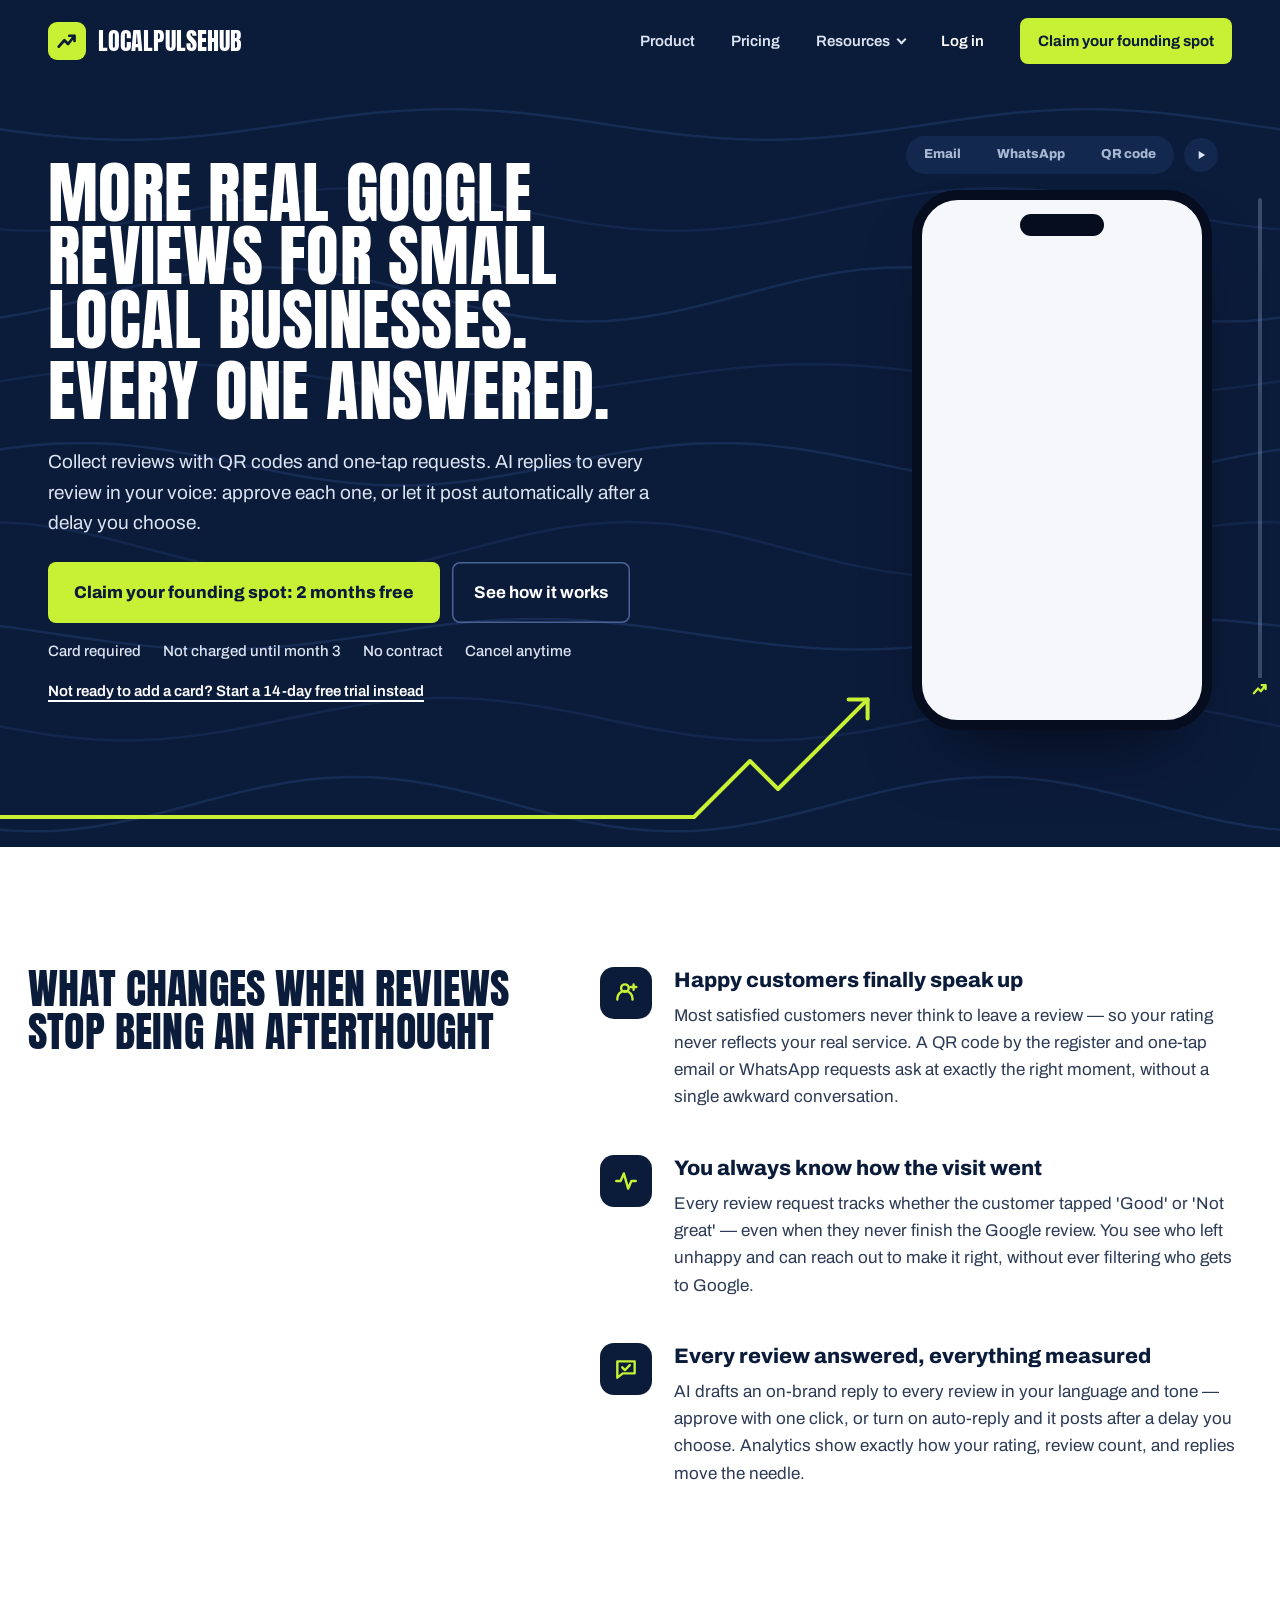
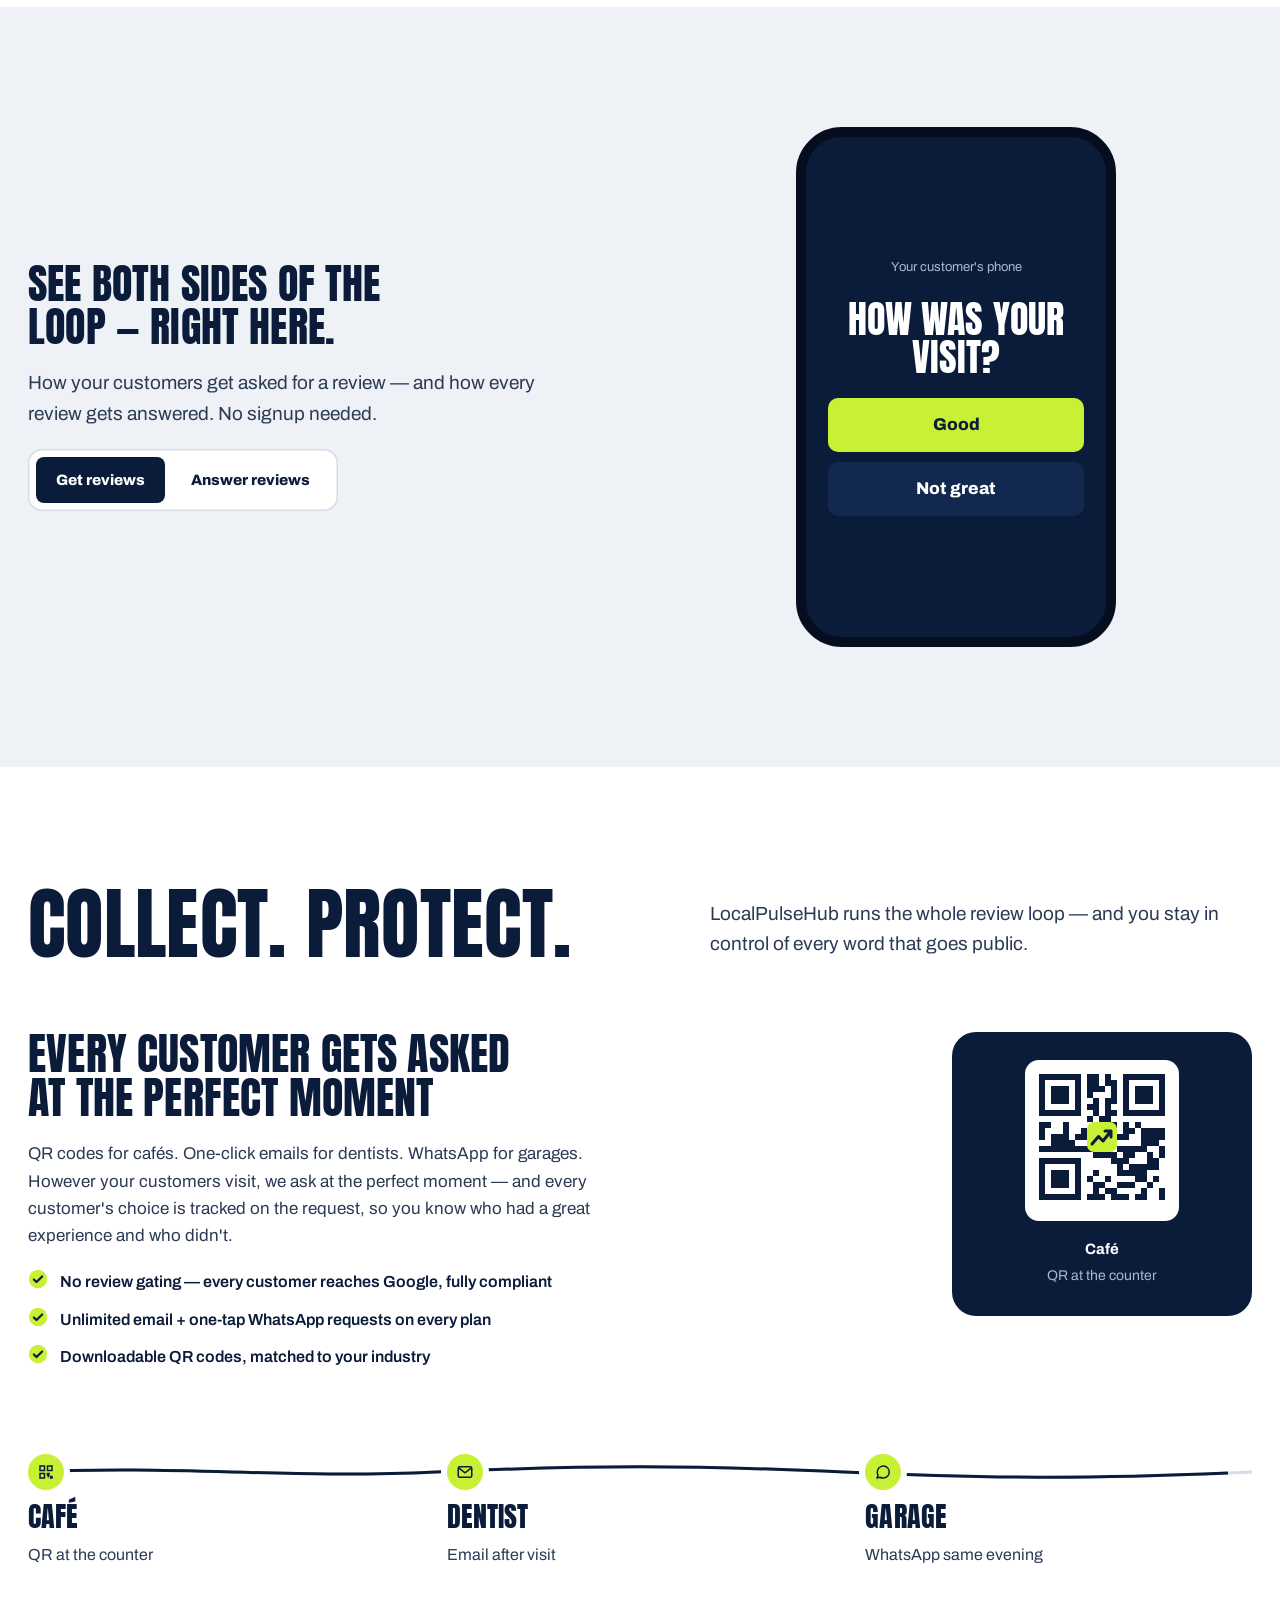
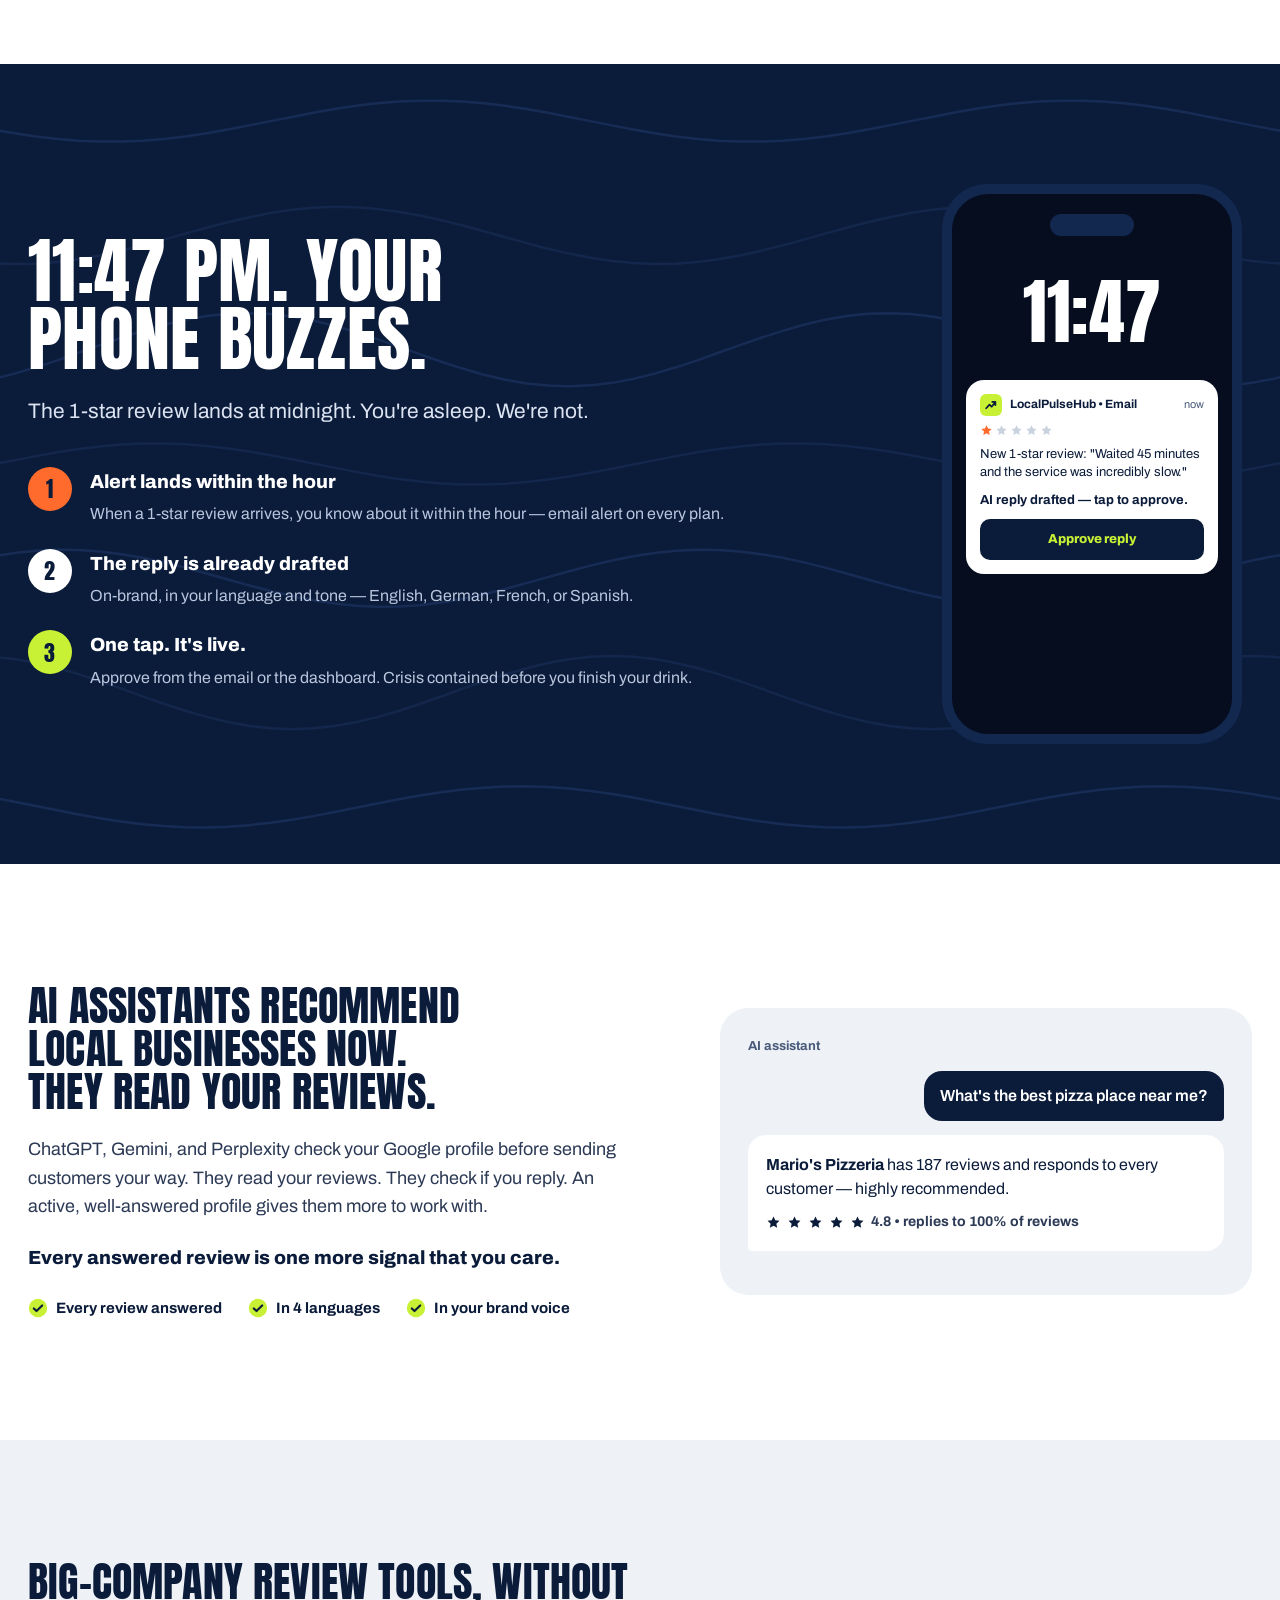
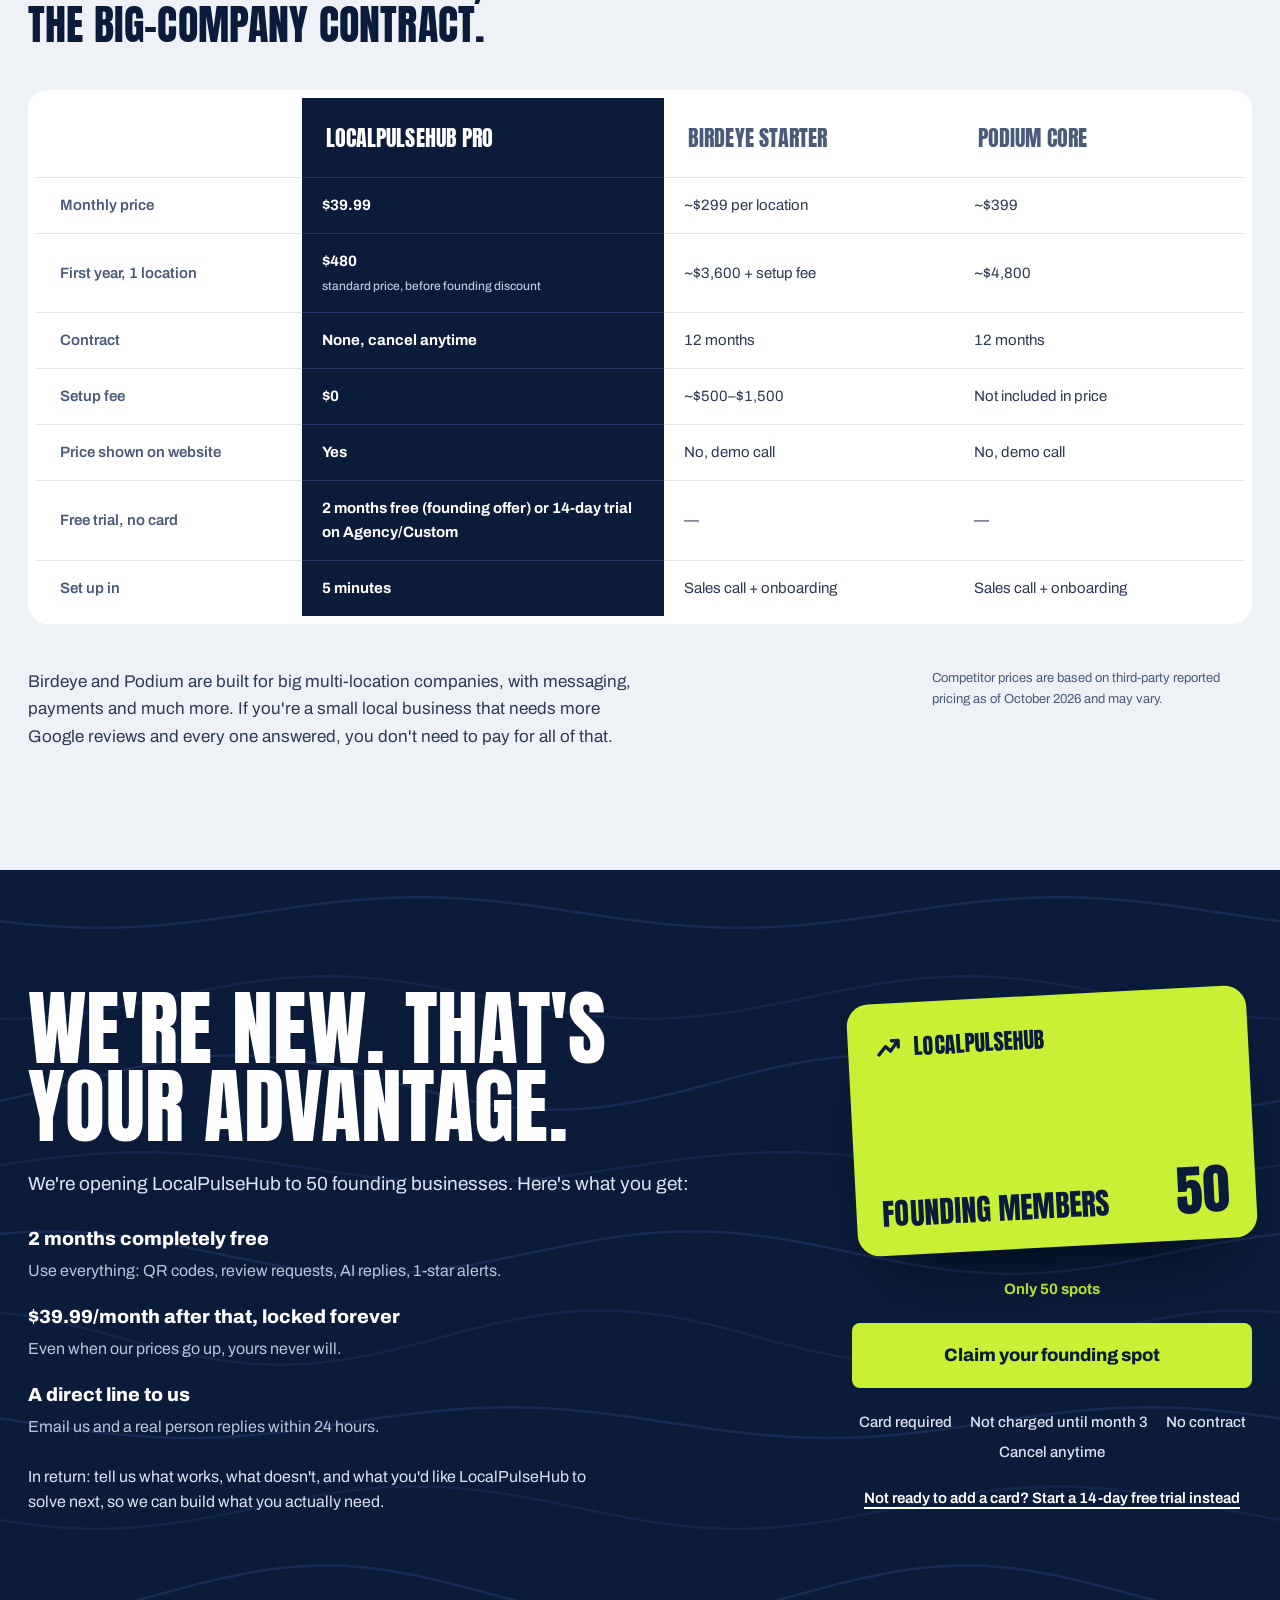
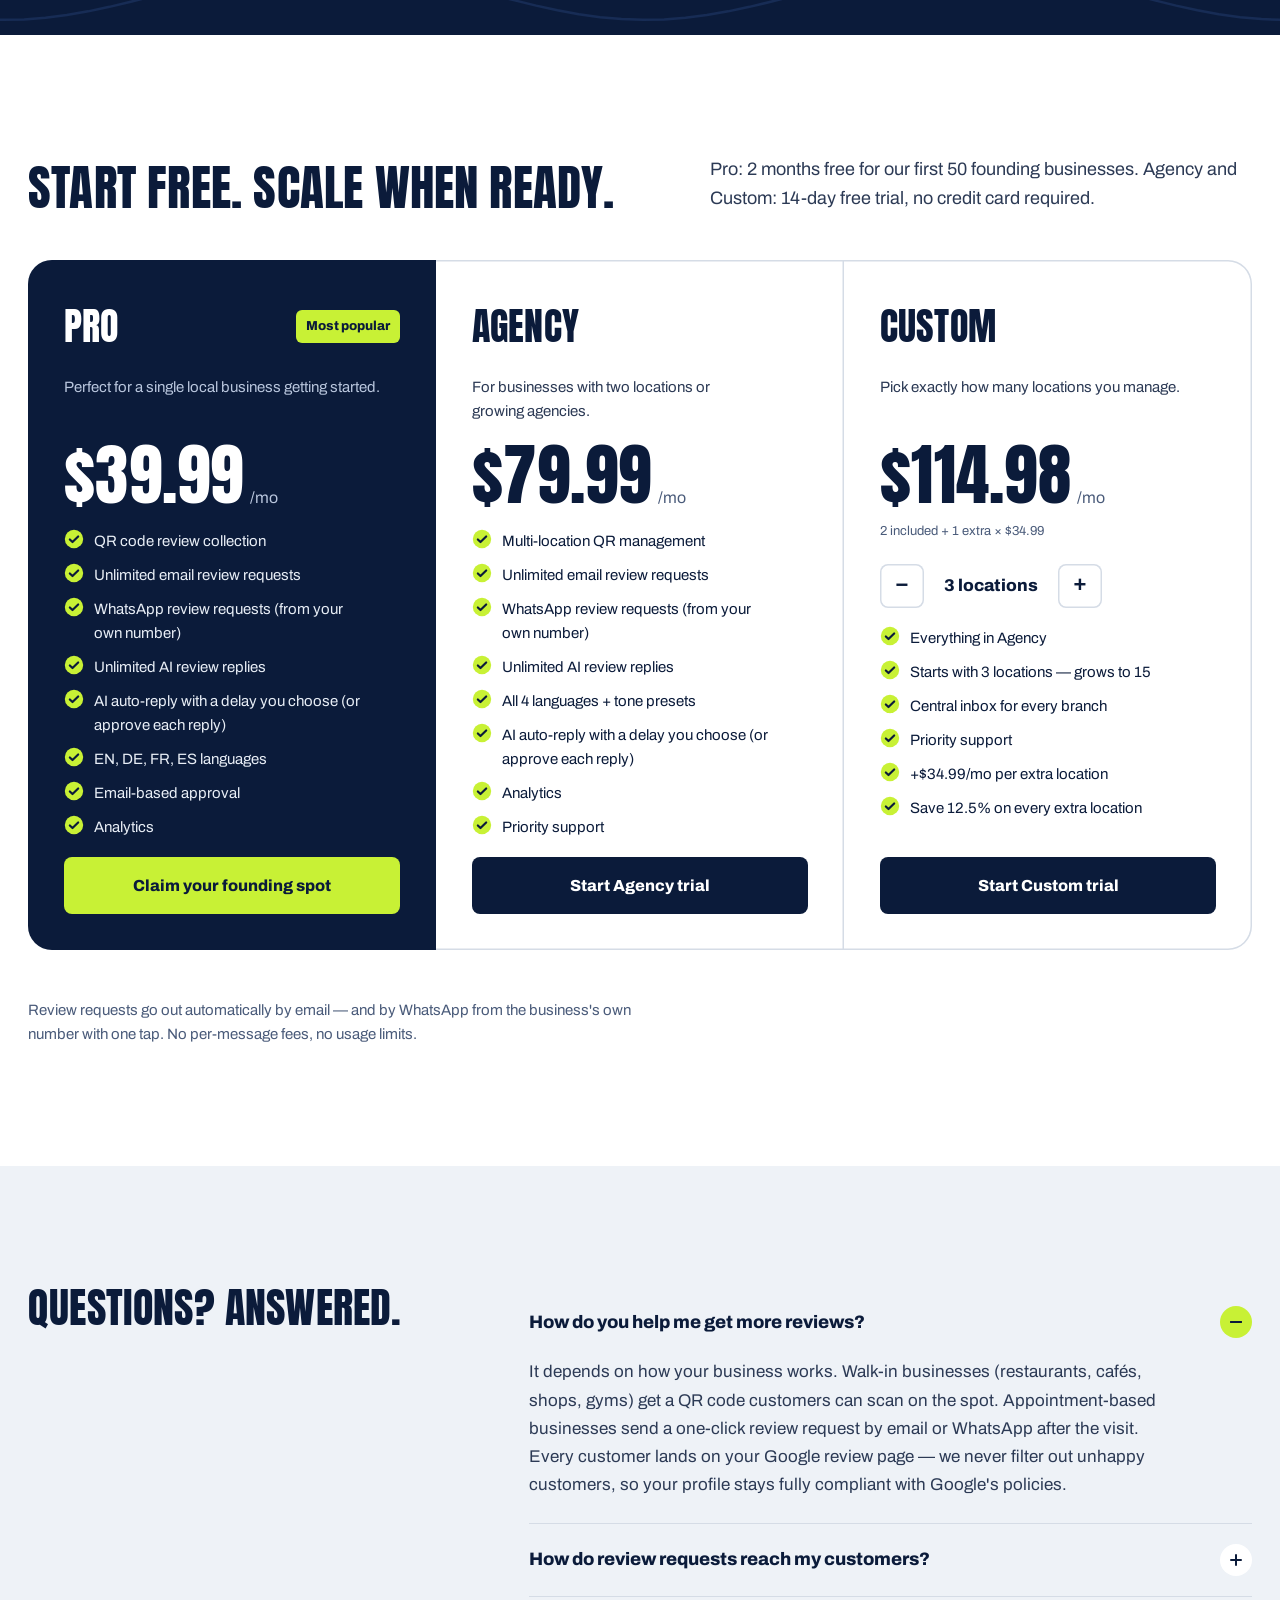
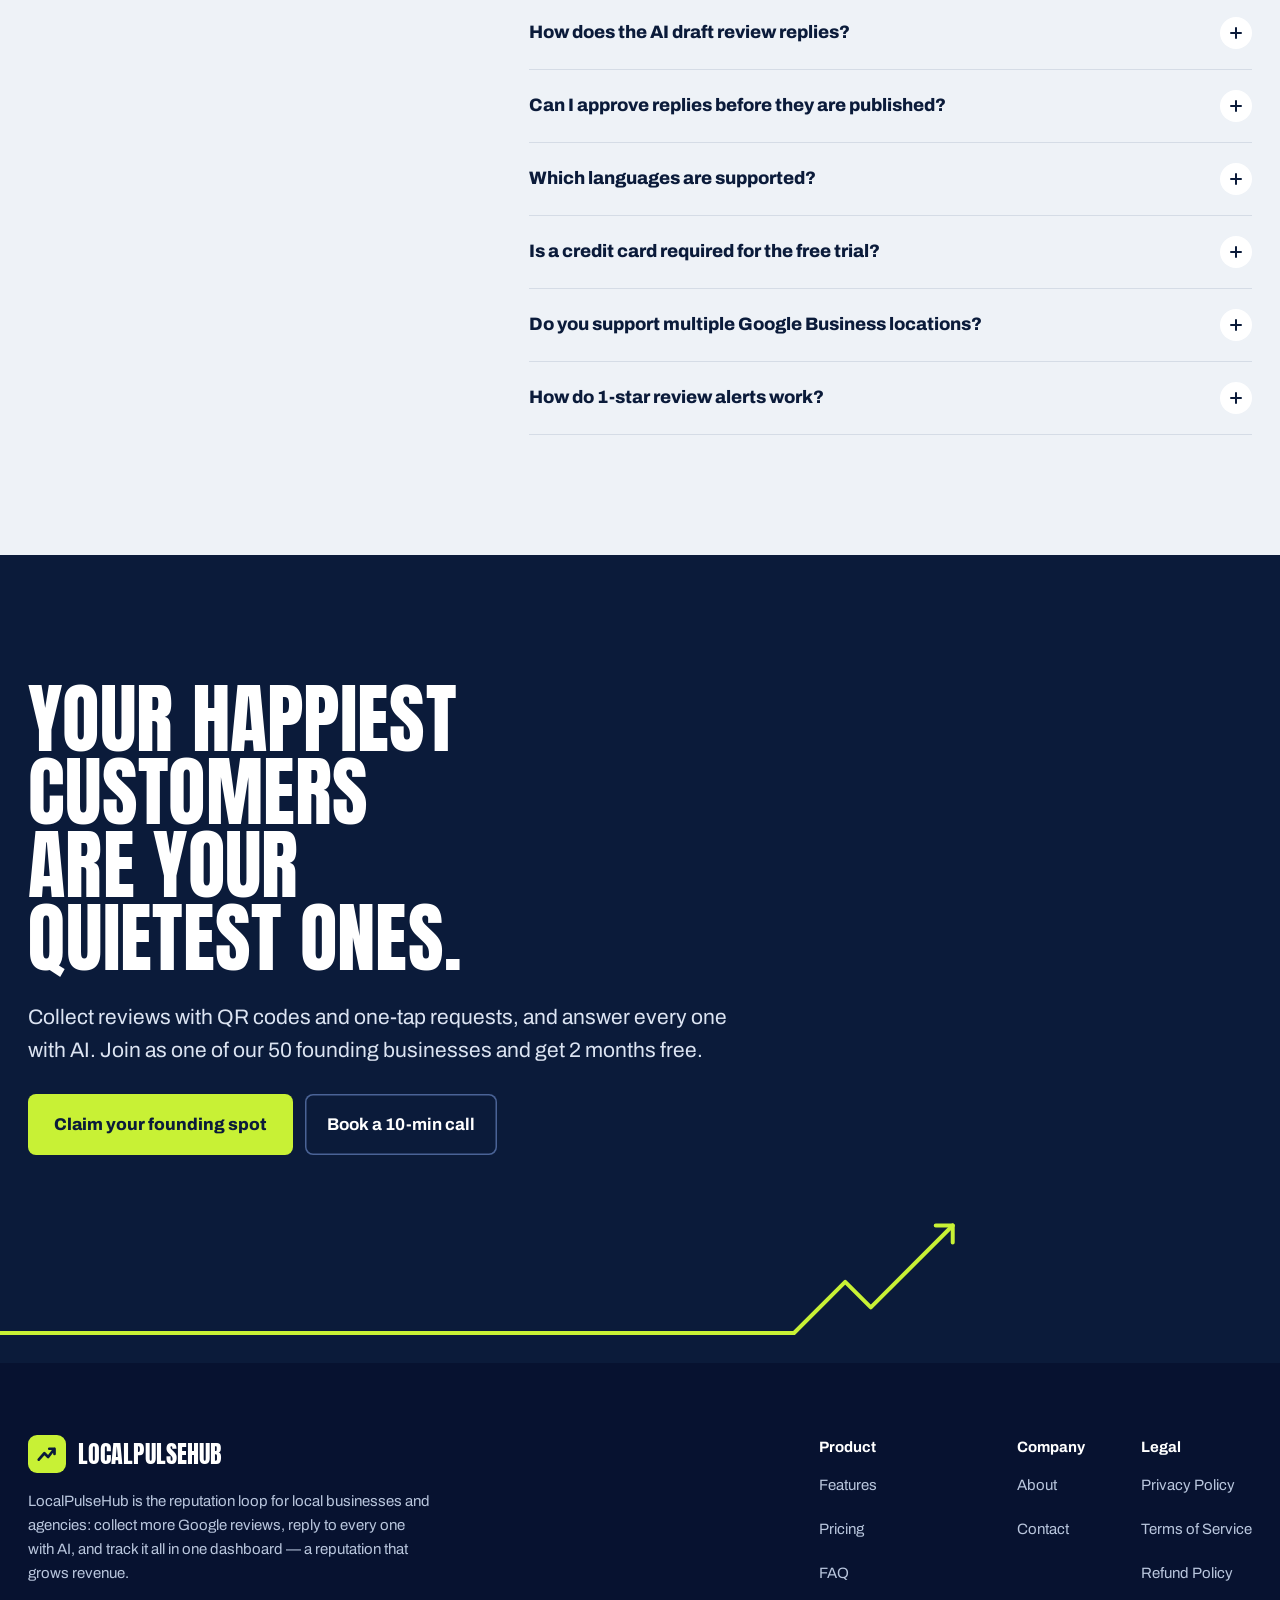
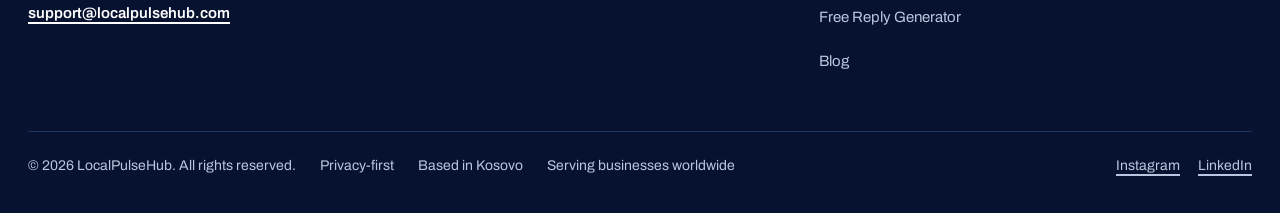
==== commit bf87c13a: "Redraw the pulse line as one precise shape A straight baseline that turns into the logo's climb: exa" ====
--- a/index.html
+++ b/index.html
@@ -245,20 +245,15 @@
 }
 @media (prefers-reduced-motion: reduce){.sticky-cta{transition:none}}
 
-/* ---- pulse line: wave stretches, the arrow keeps its shape and is never cropped ---- */
+/* ---- pulse line: one straight baseline, exact 45-degree climb, right-angle arrowhead, drawn at real pixel size ---- */
 .pulse{position:absolute;left:0;right:0;bottom:0;pointer-events:none}
-.pulse-wave{position:absolute;left:0;top:0;width:100%;height:100%;overflow:visible}
-.pulse-arrow{position:absolute;bottom:38px;overflow:visible}
-.pulse-hero .pulse-path{stroke-dasharray:1;stroke-dashoffset:1;animation:draw 1.5s cubic-bezier(.6,0,.2,1) .7s forwards}
-.pulse-rise{stroke-dasharray:1;stroke-dashoffset:1;animation:draw .7s cubic-bezier(.3,0,.2,1) 2.15s forwards}
-.pulse-hero .pulse-head{opacity:0;animation:fadein .3s ease 2.8s forwards}
-.pulse-hero .beat{animation:beat 5s cubic-bezier(0.16,1,0.3,1) .8s infinite}
-.beat2{stroke-dasharray:0.12 1;stroke-dashoffset:0.12;opacity:0;animation:beat2 5s linear .8s infinite}
-@keyframes beat{0%,70%{stroke-dashoffset:0.07;opacity:0}71%{opacity:1}84%{stroke-dashoffset:-1;opacity:1}85%,100%{stroke-dashoffset:-1;opacity:0}}
-@keyframes beat2{0%,84%{stroke-dashoffset:0.12;opacity:0}85%{opacity:1}93%{stroke-dashoffset:-1;opacity:1}94%,100%{stroke-dashoffset:-1;opacity:0}}
-.pulse-hero.measured .pulse-arrow{left:var(--ax) !important;transform:scale(var(--as));transform-origin:2px 148px}
-.pulse-hero.measured .pulse-wave{width:calc((var(--ax) + 2px) / 0.55)}
-@media (prefers-reduced-motion: reduce){.pulse-rise,.beat2,.pulse-hero .pulse-path,.pulse-hero .pulse-head{animation:none;stroke-dashoffset:0;opacity:1}.beat2{opacity:0}}
+.pl-svg{position:absolute;left:0;bottom:0;display:block;overflow:visible}
+.pulse-hero .pl-line{stroke-dasharray:1;stroke-dashoffset:1;animation:draw 1.9s cubic-bezier(.65,0,.35,1) .6s forwards}
+.pulse-hero .pl-head{stroke-dasharray:1;stroke-dashoffset:1;animation:draw .35s cubic-bezier(.2,0,0,1) 2.5s forwards}
+.pl-beat{stroke-dasharray:0.06 1;stroke-dashoffset:0.06;opacity:0;animation:plBeat 5s cubic-bezier(.45,0,.2,1) .8s infinite}
+@keyframes plBeat{0%,68%{stroke-dashoffset:0.06;opacity:0}70%{opacity:1}92%{stroke-dashoffset:-1;opacity:1}94%,100%{stroke-dashoffset:-1;opacity:0}}
+.hs-paused .pl-beat{animation-play-state:paused !important}
+@media (prefers-reduced-motion: reduce){.pulse-hero .pl-line,.pulse-hero .pl-head{animation:none;stroke-dashoffset:0}.pl-beat{display:none}}
 </style>
 <script type="application/ld+json">{"@context": "https://schema.org", "@graph": [{"@type": "Organization", "@id": "https://localpulsehub.com/#organization", "name": "LocalPulseHub", "url": "https://localpulsehub.com", "logo": "https://localpulsehub.com/icon.png", "email": "support@localpulsehub.com", "sameAs": ["https://www.instagram.com/localpulsehub/", "https://www.linkedin.com/company/localpulsehub/"]}, {"@type": "WebSite", "name": "LocalPulseHub", "url": "https://localpulsehub.com", "publisher": {"@id": "https://localpulsehub.com/#organization"}}, {"@type": "SoftwareApplication", "name": "LocalPulseHub", "url": "https://localpulsehub.com", "applicationCategory": "BusinessApplication", "operatingSystem": "Web", "featureList": ["QR code review collection", "Email and WhatsApp review requests", "AI review replies in English, German, French and Spanish", "1-star alerts within the hour"], "offers": {"@type": "Offer", "price": "39.99", "priceCurrency": "USD", "url": "https://localpulsehub.com/pricing"}}]}</script>
 </head>
@@ -291,7 +286,7 @@
 <!-- HERO -->
 <section id="top" style="position: relative; background: #0B1B3A; color: #FFFFFF; overflow: hidden">
 <div class="waves" style="position: absolute; left: 0; top: 0; width: 200%; height: 100%" aria-hidden="true"><svg width="100%" height="100%" viewBox="0 0 2880 900" preserveAspectRatio="none" aria-hidden="true"><path d="M0 50.0 L24 53.7 L48 57.3 L72 60.6 L96 63.4 L120 65.6 L144 67.1 L168 67.9 L192 67.9 L216 67.1 L240 65.6 L264 63.4 L288 60.6 L312 57.3 L336 53.7 L360 50.0 L384 46.3 L408 42.7 L432 39.4 L456 36.6 L480 34.4 L504 32.9 L528 32.1 L552 32.1 L576 32.9 L600 34.4 L624 36.6 L648 39.4 L672 42.7 L696 46.3 L720 50.0 L744 53.7 L768 57.3 L792 60.6 L816 63.4 L840 65.6 L864 67.1 L888 67.9 L912 67.9 L936 67.1 L960 65.6 L984 63.4 L1008 60.6 L1032 57.3 L1056 53.7 L1080 50.0 L1104 46.3 L1128 42.7 L1152 39.4 L1176 36.6 L1200 34.4 L1224 32.9 L1248 32.1 L1272 32.1 L1296 32.9 L1320 34.4 L1344 36.6 L1368 39.4 L1392 42.7 L1416 46.3 L1440 50.0 L1464 53.7 L1488 57.3 L1512 60.6 L1536 63.4 L1560 65.6 L1584 67.1 L1608 67.9 L1632 67.9 L1656 67.1 L1680 65.6 L1704 63.4 L1728 60.6 L1752 57.3 L1776 53.7 L1800 50.0 L1824 46.3 L1848 42.7 L1872 39.4 L1896 36.6 L1920 34.4 L1944 32.9 L1968 32.1 L1992 32.1 L2016 32.9 L2040 34.4 L2064 36.6 L2088 39.4 L2112 42.7 L2136 46.3 L2160 50.0 L2184 53.7 L2208 57.3 L2232 60.6 L2256 63.4 L2280 65.6 L2304 67.1 L2328 67.9 L2352 67.9 L2376 67.1 L2400 65.6 L2424 63.4 L2448 60.6 L2472 57.3 L2496 53.7 L2520 50.0 L2544 46.3 L2568 42.7 L2592 39.4 L2616 36.6 L2640 34.4 L2664 32.9 L2688 32.1 L2712 32.1 L2736 32.9 L2760 34.4 L2784 36.6 L2808 39.4 L2832 42.7 L2856 46.3 L2880 50.0" fill="none" stroke="#172C55" stroke-width="2.5" vector-effect="non-scaling-stroke"></path><path d="M0 169.6 L24 172.4 L48 174.2 L72 175.0 L96 174.7 L120 173.2 L144 170.8 L168 167.5 L192 163.4 L216 158.7 L240 153.7 L264 148.4 L288 143.3 L312 138.4 L336 134.1 L360 130.4 L384 127.6 L408 125.8 L432 125.0 L456 125.3 L480 126.8 L504 129.2 L528 132.5 L552 136.6 L576 141.3 L600 146.3 L624 151.6 L648 156.7 L672 161.6 L696 165.9 L720 169.6 L744 172.4 L768 174.2 L792 175.0 L816 174.7 L840 173.2 L864 170.8 L888 167.5 L912 163.4 L936 158.7 L960 153.7 L984 148.4 L1008 143.3 L1032 138.4 L1056 134.1 L1080 130.4 L1104 127.6 L1128 125.8 L1152 125.0 L1176 125.3 L1200 126.8 L1224 129.2 L1248 132.5 L1272 136.6 L1296 141.3 L1320 146.3 L1344 151.6 L1368 156.7 L1392 161.6 L1416 165.9 L1440 169.6 L1464 172.4 L1488 174.2 L1512 175.0 L1536 174.7 L1560 173.2 L1584 170.8 L1608 167.5 L1632 163.4 L1656 158.7 L1680 153.7 L1704 148.4 L1728 143.3 L1752 138.4 L1776 134.1 L1800 130.4 L1824 127.6 L1848 125.8 L1872 125.0 L1896 125.3 L1920 126.8 L1944 129.2 L1968 132.5 L1992 136.6 L2016 141.3 L2040 146.3 L2064 151.6 L2088 156.7 L2112 161.6 L2136 165.9 L2160 169.6 L2184 172.4 L2208 174.2 L2232 175.0 L2256 174.7 L2280 173.2 L2304 170.8 L2328 167.5 L2352 163.4 L2376 158.7 L2400 153.7 L2424 148.4 L2448 143.3 L2472 138.4 L2496 134.1 L2520 130.4 L2544 127.6 L2568 125.8 L2592 125.0 L2616 125.3 L2640 126.8 L2664 129.2 L2688 132.5 L2712 136.6 L2736 141.3 L2760 146.3 L2784 151.6 L2808 156.7 L2832 161.6 L2856 165.9 L2880 169.6" fill="none" stroke="#13274C" stroke-width="2.5" vector-effect="non-scaling-stroke"></path><path d="M0 281.2 L24 279.0 L48 275.5 L72 270.9 L96 265.4 L120 259.3 L144 252.7 L168 246.0 L192 239.5 L216 233.5 L240 228.1 L264 223.7 L288 220.5 L312 218.6 L336 218.0 L360 218.8 L384 221.0 L408 224.5 L432 229.1 L456 234.6 L480 240.7 L504 247.3 L528 254.0 L552 260.5 L576 266.5 L600 271.9 L624 276.3 L648 279.5 L672 281.4 L696 282.0 L720 281.2 L744 279.0 L768 275.5 L792 270.9 L816 265.4 L840 259.3 L864 252.7 L888 246.0 L912 239.5 L936 233.5 L960 228.1 L984 223.7 L1008 220.5 L1032 218.6 L1056 218.0 L1080 218.8 L1104 221.0 L1128 224.5 L1152 229.1 L1176 234.6 L1200 240.7 L1224 247.3 L1248 254.0 L1272 260.5 L1296 266.5 L1320 271.9 L1344 276.3 L1368 279.5 L1392 281.4 L1416 282.0 L1440 281.2 L1464 279.0 L1488 275.5 L1512 270.9 L1536 265.4 L1560 259.3 L1584 252.7 L1608 246.0 L1632 239.5 L1656 233.5 L1680 228.1 L1704 223.7 L1728 220.5 L1752 218.6 L1776 218.0 L1800 218.8 L1824 221.0 L1848 224.5 L1872 229.1 L1896 234.6 L1920 240.7 L1944 247.3 L1968 254.0 L1992 260.5 L2016 266.5 L2040 271.9 L2064 276.3 L2088 279.5 L2112 281.4 L2136 282.0 L2160 281.2 L2184 279.0 L2208 275.5 L2232 270.9 L2256 265.4 L2280 259.3 L2304 252.7 L2328 246.0 L2352 239.5 L2376 233.5 L2400 228.1 L2424 223.7 L2448 220.5 L2472 218.6 L2496 218.0 L2520 218.8 L2544 221.0 L2568 224.5 L2592 229.1 L2616 234.6 L2640 240.7 L2664 247.3 L2688 254.0 L2712 260.5 L2736 266.5 L2760 271.9 L2784 276.3 L2808 279.5 L2832 281.4 L2856 282.0 L2880 281.2" fill="none" stroke="#172C55" stroke-width="2.5" vector-effect="non-scaling-stroke"></path><path d="M0 357.7 L24 354.1 L48 350.4 L72 346.7 L96 343.1 L120 339.8 L144 336.9 L168 334.6 L192 333.0 L216 332.1 L240 332.1 L264 332.8 L288 334.2 L312 336.4 L336 339.1 L360 342.3 L384 345.9 L408 349.6 L432 353.3 L456 356.9 L480 360.2 L504 363.1 L528 365.4 L552 367.0 L576 367.9 L600 367.9 L624 367.2 L648 365.8 L672 363.6 L696 360.9 L720 357.7 L744 354.1 L768 350.4 L792 346.7 L816 343.1 L840 339.8 L864 336.9 L888 334.6 L912 333.0 L936 332.1 L960 332.1 L984 332.8 L1008 334.2 L1032 336.4 L1056 339.1 L1080 342.3 L1104 345.9 L1128 349.6 L1152 353.3 L1176 356.9 L1200 360.2 L1224 363.1 L1248 365.4 L1272 367.0 L1296 367.9 L1320 367.9 L1344 367.2 L1368 365.8 L1392 363.6 L1416 360.9 L1440 357.7 L1464 354.1 L1488 350.4 L1512 346.7 L1536 343.1 L1560 339.8 L1584 336.9 L1608 334.6 L1632 333.0 L1656 332.1 L1680 332.1 L1704 332.8 L1728 334.2 L1752 336.4 L1776 339.1 L1800 342.3 L1824 345.9 L1848 349.6 L1872 353.3 L1896 356.9 L1920 360.2 L1944 363.1 L1968 365.4 L1992 367.0 L2016 367.9 L2040 367.9 L2064 367.2 L2088 365.8 L2112 363.6 L2136 360.9 L2160 357.7 L2184 354.1 L2208 350.4 L2232 346.7 L2256 343.1 L2280 339.8 L2304 336.9 L2328 334.6 L2352 333.0 L2376 332.1 L2400 332.1 L2424 332.8 L2448 334.2 L2472 336.4 L2496 339.1 L2520 342.3 L2544 345.9 L2568 349.6 L2592 353.3 L2616 356.9 L2640 360.2 L2664 363.1 L2688 365.4 L2712 367.0 L2736 367.9 L2760 367.9 L2784 367.2 L2808 365.8 L2832 363.6 L2856 360.9 L2880 357.7" fill="none" stroke="#13274C" stroke-width="2.5" vector-effect="non-scaling-stroke"></path><path d="M0 438.9 L24 434.5 L48 430.8 L72 427.9 L96 425.9 L120 425.1 L144 425.3 L168 426.5 L192 428.9 L216 432.1 L240 436.1 L264 440.7 L288 445.8 L312 451.0 L336 456.2 L360 461.1 L384 465.5 L408 469.2 L432 472.1 L456 474.1 L480 474.9 L504 474.7 L528 473.5 L552 471.1 L576 467.9 L600 463.9 L624 459.3 L648 454.2 L672 449.0 L696 443.8 L720 438.9 L744 434.5 L768 430.8 L792 427.9 L816 425.9 L840 425.1 L864 425.3 L888 426.5 L912 428.9 L936 432.1 L960 436.1 L984 440.7 L1008 445.8 L1032 451.0 L1056 456.2 L1080 461.1 L1104 465.5 L1128 469.2 L1152 472.1 L1176 474.1 L1200 474.9 L1224 474.7 L1248 473.5 L1272 471.1 L1296 467.9 L1320 463.9 L1344 459.3 L1368 454.2 L1392 449.0 L1416 443.8 L1440 438.9 L1464 434.5 L1488 430.8 L1512 427.9 L1536 425.9 L1560 425.1 L1584 425.3 L1608 426.5 L1632 428.9 L1656 432.1 L1680 436.1 L1704 440.7 L1728 445.8 L1752 451.0 L1776 456.2 L1800 461.1 L1824 465.5 L1848 469.2 L1872 472.1 L1896 474.1 L1920 474.9 L1944 474.7 L1968 473.5 L1992 471.1 L2016 467.9 L2040 463.9 L2064 459.3 L2088 454.2 L2112 449.0 L2136 443.8 L2160 438.9 L2184 434.5 L2208 430.8 L2232 427.9 L2256 425.9 L2280 425.1 L2304 425.3 L2328 426.5 L2352 428.9 L2376 432.1 L2400 436.1 L2424 440.7 L2448 445.8 L2472 451.0 L2496 456.2 L2520 461.1 L2544 465.5 L2568 469.2 L2592 472.1 L2616 474.1 L2640 474.9 L2664 474.7 L2688 473.5 L2712 471.1 L2736 467.9 L2760 463.9 L2784 459.3 L2808 454.2 L2832 449.0 L2856 443.8 L2880 438.9" fill="none" stroke="#172C55" stroke-width="2.5" vector-effect="non-scaling-stroke"></path><path d="M0 518.7 L24 518.0 L48 518.7 L72 520.7 L96 524.1 L120 528.5 L144 533.9 L168 540.0 L192 546.6 L216 553.3 L240 559.8 L264 565.9 L288 571.3 L312 575.8 L336 579.2 L360 581.3 L384 582.0 L408 581.3 L432 579.3 L456 575.9 L480 571.5 L504 566.1 L528 560.0 L552 553.4 L576 546.7 L600 540.2 L624 534.1 L648 528.7 L672 524.2 L696 520.8 L720 518.7 L744 518.0 L768 518.7 L792 520.7 L816 524.1 L840 528.5 L864 533.9 L888 540.0 L912 546.6 L936 553.3 L960 559.8 L984 565.9 L1008 571.3 L1032 575.8 L1056 579.2 L1080 581.3 L1104 582.0 L1128 581.3 L1152 579.3 L1176 575.9 L1200 571.5 L1224 566.1 L1248 560.0 L1272 553.4 L1296 546.7 L1320 540.2 L1344 534.1 L1368 528.7 L1392 524.2 L1416 520.8 L1440 518.7 L1464 518.0 L1488 518.7 L1512 520.7 L1536 524.1 L1560 528.5 L1584 533.9 L1608 540.0 L1632 546.6 L1656 553.3 L1680 559.8 L1704 565.9 L1728 571.3 L1752 575.8 L1776 579.2 L1800 581.3 L1824 582.0 L1848 581.3 L1872 579.3 L1896 575.9 L1920 571.5 L1944 566.1 L1968 560.0 L1992 553.4 L2016 546.7 L2040 540.2 L2064 534.1 L2088 528.7 L2112 524.2 L2136 520.8 L2160 518.7 L2184 518.0 L2208 518.7 L2232 520.7 L2256 524.1 L2280 528.5 L2304 533.9 L2328 540.0 L2352 546.6 L2376 553.3 L2400 559.8 L2424 565.9 L2448 571.3 L2472 575.8 L2496 579.2 L2520 581.3 L2544 582.0 L2568 581.3 L2592 579.3 L2616 575.9 L2640 571.5 L2664 566.1 L2688 560.0 L2712 553.4 L2736 546.7 L2760 540.2 L2784 534.1 L2808 528.7 L2832 524.2 L2856 520.8 L2880 518.7" fill="none" stroke="#13274C" stroke-width="2.5" vector-effect="non-scaling-stroke"></path><path d="M0 636.1 L24 638.8 L48 641.9 L72 645.5 L96 649.2 L120 652.9 L144 656.6 L168 659.9 L192 662.8 L216 665.2 L240 666.8 L264 667.8 L288 668.0 L312 667.4 L336 666.0 L360 663.9 L384 661.2 L408 658.1 L432 654.5 L456 650.8 L480 647.1 L504 643.4 L528 640.1 L552 637.2 L576 634.8 L600 633.2 L624 632.2 L648 632.0 L672 632.6 L696 634.0 L720 636.1 L744 638.8 L768 641.9 L792 645.5 L816 649.2 L840 652.9 L864 656.6 L888 659.9 L912 662.8 L936 665.2 L960 666.8 L984 667.8 L1008 668.0 L1032 667.4 L1056 666.0 L1080 663.9 L1104 661.2 L1128 658.1 L1152 654.5 L1176 650.8 L1200 647.1 L1224 643.4 L1248 640.1 L1272 637.2 L1296 634.8 L1320 633.2 L1344 632.2 L1368 632.0 L1392 632.6 L1416 634.0 L1440 636.1 L1464 638.8 L1488 641.9 L1512 645.5 L1536 649.2 L1560 652.9 L1584 656.6 L1608 659.9 L1632 662.8 L1656 665.2 L1680 666.8 L1704 667.8 L1728 668.0 L1752 667.4 L1776 666.0 L1800 663.9 L1824 661.2 L1848 658.1 L1872 654.5 L1896 650.8 L1920 647.1 L1944 643.4 L1968 640.1 L1992 637.2 L2016 634.8 L2040 633.2 L2064 632.2 L2088 632.0 L2112 632.6 L2136 634.0 L2160 636.1 L2184 638.8 L2208 641.9 L2232 645.5 L2256 649.2 L2280 652.9 L2304 656.6 L2328 659.9 L2352 662.8 L2376 665.2 L2400 666.8 L2424 667.8 L2448 668.0 L2472 667.4 L2496 666.0 L2520 663.9 L2544 661.2 L2568 658.1 L2592 654.5 L2616 650.8 L2640 647.1 L2664 643.4 L2688 640.1 L2712 637.2 L2736 634.8 L2760 633.2 L2784 632.2 L2808 632.0 L2832 632.6 L2856 634.0 L2880 636.1" fill="none" stroke="#172C55" stroke-width="2.5" vector-effect="non-scaling-stroke"></path><path d="M0 750.4 L24 755.6 L48 760.6 L72 765.0 L96 768.9 L120 771.9 L144 773.9 L168 774.9 L192 774.8 L216 773.6 L240 771.4 L264 768.3 L288 764.4 L312 759.8 L336 754.8 L360 749.6 L384 744.4 L408 739.4 L432 735.0 L456 731.1 L480 728.1 L504 726.1 L528 725.1 L552 725.2 L576 726.4 L600 728.6 L624 731.7 L648 735.6 L672 740.2 L696 745.2 L720 750.4 L744 755.6 L768 760.6 L792 765.0 L816 768.9 L840 771.9 L864 773.9 L888 774.9 L912 774.8 L936 773.6 L960 771.4 L984 768.3 L1008 764.4 L1032 759.8 L1056 754.8 L1080 749.6 L1104 744.4 L1128 739.4 L1152 735.0 L1176 731.1 L1200 728.1 L1224 726.1 L1248 725.1 L1272 725.2 L1296 726.4 L1320 728.6 L1344 731.7 L1368 735.6 L1392 740.2 L1416 745.2 L1440 750.4 L1464 755.6 L1488 760.6 L1512 765.0 L1536 768.9 L1560 771.9 L1584 773.9 L1608 774.9 L1632 774.8 L1656 773.6 L1680 771.4 L1704 768.3 L1728 764.4 L1752 759.8 L1776 754.8 L1800 749.6 L1824 744.4 L1848 739.4 L1872 735.0 L1896 731.1 L1920 728.1 L1944 726.1 L1968 725.1 L1992 725.2 L2016 726.4 L2040 728.6 L2064 731.7 L2088 735.6 L2112 740.2 L2136 745.2 L2160 750.4 L2184 755.6 L2208 760.6 L2232 765.0 L2256 768.9 L2280 771.9 L2304 773.9 L2328 774.9 L2352 774.8 L2376 773.6 L2400 771.4 L2424 768.3 L2448 764.4 L2472 759.8 L2496 754.8 L2520 749.6 L2544 744.4 L2568 739.4 L2592 735.0 L2616 731.1 L2640 728.1 L2664 726.1 L2688 725.1 L2712 725.2 L2736 726.4 L2760 728.6 L2784 731.7 L2808 735.6 L2832 740.2 L2856 745.2 L2880 750.4" fill="none" stroke="#13274C" stroke-width="2.5" vector-effect="non-scaling-stroke"></path><path d="M0 875.4 L24 878.9 L48 881.1 L72 882.0 L96 881.5 L120 879.6 L144 876.4 L168 872.0 L192 866.7 L216 860.7 L240 854.2 L264 847.5 L288 840.9 L312 834.7 L336 829.2 L360 824.6 L384 821.1 L408 818.9 L432 818.0 L456 818.5 L480 820.4 L504 823.6 L528 828.0 L552 833.3 L576 839.3 L600 845.8 L624 852.5 L648 859.1 L672 865.3 L696 870.8 L720 875.4 L744 878.9 L768 881.1 L792 882.0 L816 881.5 L840 879.6 L864 876.4 L888 872.0 L912 866.7 L936 860.7 L960 854.2 L984 847.5 L1008 840.9 L1032 834.7 L1056 829.2 L1080 824.6 L1104 821.1 L1128 818.9 L1152 818.0 L1176 818.5 L1200 820.4 L1224 823.6 L1248 828.0 L1272 833.3 L1296 839.3 L1320 845.8 L1344 852.5 L1368 859.1 L1392 865.3 L1416 870.8 L1440 875.4 L1464 878.9 L1488 881.1 L1512 882.0 L1536 881.5 L1560 879.6 L1584 876.4 L1608 872.0 L1632 866.7 L1656 860.7 L1680 854.2 L1704 847.5 L1728 840.9 L1752 834.7 L1776 829.2 L1800 824.6 L1824 821.1 L1848 818.9 L1872 818.0 L1896 818.5 L1920 820.4 L1944 823.6 L1968 828.0 L1992 833.3 L2016 839.3 L2040 845.8 L2064 852.5 L2088 859.1 L2112 865.3 L2136 870.8 L2160 875.4 L2184 878.9 L2208 881.1 L2232 882.0 L2256 881.5 L2280 879.6 L2304 876.4 L2328 872.0 L2352 866.7 L2376 860.7 L2400 854.2 L2424 847.5 L2448 840.9 L2472 834.7 L2496 829.2 L2520 824.6 L2544 821.1 L2568 818.9 L2592 818.0 L2616 818.5 L2640 820.4 L2664 823.6 L2688 828.0 L2712 833.3 L2736 839.3 L2760 845.8 L2784 852.5 L2808 859.1 L2832 865.3 L2856 870.8 L2880 875.4" fill="none" stroke="#172C55" stroke-width="2.5" vector-effect="non-scaling-stroke"></path></svg></div>
-<div class="pulse-svg pulse pulse-hero" style="height: 190px" aria-hidden="true"><svg class="pulse-wave" viewBox="0 0 1000 190" preserveAspectRatio="none"><path class="pulse-path" pathLength="1" d="M0 120 C 88 120 132 104 198 110 S 330 132 412 122 S 506 112 550 150" fill="none" stroke="#C8F135" stroke-width="4" stroke-linecap="round" stroke-linejoin="round"></path><path class="beat" pathLength="1" d="M0 120 C 88 120 132 104 198 110 S 330 132 412 122 S 506 112 550 150" fill="none" stroke="#EAFF9A" stroke-width="6" stroke-linecap="round"></path></svg><svg class="pulse-arrow" style="left: calc(55% - 2px)" width="170" height="150" viewBox="0 0 170 150"><path class="pulse-rise" pathLength="1" d="M2 148 L40 112 L70 128 L160 14" fill="none" stroke="#C8F135" stroke-width="4" stroke-linecap="round" stroke-linejoin="round"></path><path class="beat2" pathLength="1" d="M2 148 L40 112 L70 128 L160 14" fill="none" stroke="#EAFF9A" stroke-width="6" stroke-linecap="round" stroke-linejoin="round"></path><path class="pulse-head" d="M118 12 L160 12 L160 54" fill="none" stroke="#C8F135" stroke-width="4" stroke-linecap="round" stroke-linejoin="round"></path></svg></div>
+<div class="pulse-svg pulse pulse-hero" style="height: 190px" aria-hidden="true"><svg class="pl-svg" width="100%" height="190" viewBox="0 0 1440 190" preserveAspectRatio="xMinYMax meet"><path class="pl-line" pathLength="1" fill="none" stroke="#C8F135" stroke-width="4" stroke-linecap="round" stroke-linejoin="round"></path><path class="pl-beat" pathLength="1" fill="none" stroke="#EAFF9A" stroke-width="5" stroke-linecap="round" stroke-linejoin="round"></path><path class="pl-head" pathLength="1" fill="none" stroke="#C8F135" stroke-width="4" stroke-linecap="round" stroke-linejoin="round"></path></svg></div>
 <div style="position: relative; max-width: 1240px; margin: 0 auto; padding: clamp(36px, 6vh, 64px) 28px clamp(96px, 13vh, 140px); display: flex; flex-wrap: wrap; align-items: center; gap: 48px 64px">
 <div style="flex: 1 1 600px; min-width: 0; display: flex; flex-direction: column; gap: 24px">
 <h1 class="d" style="margin: 0; font-size: clamp(42px, min(5.4vw, 7.4vh), 84px); line-height: 0.95; max-width: 18ch">
@@ -686,7 +681,7 @@
 
 <!-- CTA -->
 <section style="position: relative; background: #0B1B3A; color: #FFFFFF; overflow: hidden; padding: 128px 28px">
-<div class="pulse-svg pulse pulse-cta" style="height: 200px" aria-hidden="true"><svg class="pulse-wave" viewBox="0 0 1000 200" preserveAspectRatio="none"><path data-r="draw" pathLength="1" d="M0 130 C 106 130 158 114 238 120 S 396 142 495 132 S 607 122 660 160" fill="none" stroke="#C8F135" stroke-width="4" stroke-linecap="round" stroke-linejoin="round"></path></svg><svg class="pulse-arrow" style="left: calc(66% - 2px)" width="170" height="150" viewBox="0 0 170 150"><path data-r="draw" pathLength="1" style="transition-delay: 1.5s" d="M2 148 L40 112 L70 128 L160 14 M118 12 L160 12 L160 54" fill="none" stroke="#C8F135" stroke-width="4" stroke-linecap="round" stroke-linejoin="round"></path></svg></div>
+<div class="pulse-svg pulse pulse-cta" style="height: 200px" aria-hidden="true"><svg class="pl-svg" width="100%" height="200" viewBox="0 0 1440 200" preserveAspectRatio="xMinYMax meet"><path class="pl-line" pathLength="1" data-r="draw" fill="none" stroke="#C8F135" stroke-width="4" stroke-linecap="round" stroke-linejoin="round"></path><path class="pl-head" pathLength="1" data-r="draw" style="transition-delay: 1.4s" fill="none" stroke="#C8F135" stroke-width="4" stroke-linecap="round" stroke-linejoin="round"></path></svg></div>
 <div style="position: relative; max-width: 1240px; margin: 0 auto; display: flex; flex-direction: column; gap: 26px">
 <h2 class="d" data-r="mask" style="margin: 0; font-size: clamp(44px, min(6vw, 9vh), 88px); line-height: 0.95; max-width: 14ch">Your happiest customers are your quietest ones.</h2>
 <p style="margin: 0; font-size: 21px; color: #DCE4F2; max-width: 34em">Collect reviews with QR codes and one-tap requests, and answer every one with AI. Join as one of our 50 founding businesses and get 2 months free.</p>
@@ -827,18 +822,36 @@
 
 <script>
 (function(){
-  var p=document.querySelector('.pulse-hero'),hero=document.getElementById('top');
-  if(!p||!hero)return;
-  var phone=hero.querySelector('[aria-label^="A customer gets a review request"]');
-  var col=hero.querySelector('h1').parentNode;
+  /* geometry: flat baseline, then up a, down a/2, up 1.6a, all at 45 degrees; arrowhead legs = h at a right angle */
+  function geom(W,H,xs,a){
+    var by=H-30, h=Math.max(12,Math.round(a*0.34));
+    xs=Math.max(0,Math.round(xs));
+    var x1=xs+a,y1=by-a, x2=x1+a/2,y2=y1+a/2, x3=x2+1.6*a,y3=y2-1.6*a;
+    return {line:'M0 '+by+' H'+xs+' L'+x1+' '+y1+' L'+x2+' '+y2+' L'+x3+' '+y3,
+            head:'M'+(x3-h)+' '+y3+' H'+x3+' V'+(y3+h)};
+  }
+  function render(box,xs,a){
+    var svg=box.querySelector('.pl-svg'),W=Math.round(box.clientWidth),H=Math.round(box.clientHeight);
+    if(!W)return;
+    svg.setAttribute('viewBox','0 0 '+W+' '+H);svg.setAttribute('width',W);
+    var g=geom(W,H,xs,a);
+    box.querySelectorAll('.pl-line,.pl-beat').forEach(function(p){p.setAttribute('d',g.line)});
+    box.querySelector('.pl-head').setAttribute('d',g.head);
+  }
+  var heroBox=document.querySelector('.pulse-hero'),hero=document.getElementById('top'),ctaBox=document.querySelector('.pulse-cta');
+  function textEdge(col){var r=0,b=0,rg=document.createRange(),tw=document.createTreeWalker(col,NodeFilter.SHOW_TEXT),n;
+    while((n=tw.nextNode())){if(!n.textContent.trim())continue;rg.selectNodeContents(n);[].forEach.call(rg.getClientRects(),function(x){if(x.width>0){r=Math.max(r,x.right);b=Math.max(b,x.bottom);}});}
+    [].forEach.call(col.querySelectorAll("a,button"),function(el){r=Math.max(r,el.getBoundingClientRect().right);});return {r:r,b:b};}
   function place(){
-    var hr=hero.getBoundingClientRect(),ph=phone.getBoundingClientRect(),textRight=0,textBottom=0;
-    var rg=document.createRange(),tw=document.createTreeWalker(col,NodeFilter.SHOW_TEXT),n;while((n=tw.nextNode())){if(!n.textContent.trim())continue;rg.selectNodeContents(n);[].forEach.call(rg.getClientRects(),function(r){if(r.width>0){textRight=Math.max(textRight,r.right);textBottom=Math.max(textBottom,r.bottom);}});}[].forEach.call(col.querySelectorAll("a,button"),function(b){var r=b.getBoundingClientRect();textRight=Math.max(textRight,r.right);});
-    textRight-=hr.left;var phoneLeft=ph.left-hr.left,W=hr.width,ax,s=1;
-    var stacked=ph.top>=textBottom-4;
-    if(stacked){ax=W-28-170;}
-    else{var gap=phoneLeft-textRight;s=Math.max(0.45,Math.min(1,(gap-24)/170));ax=textRight+(gap-170*s)/2;}
-    p.style.setProperty('--ax',Math.round(ax)+'px');p.style.setProperty('--as',s.toFixed(3));p.classList.add('measured');
+    if(heroBox&&hero){
+      var phone=hero.querySelector('.hs-phone'),col=hero.querySelector('h1').parentNode,hr=heroBox.getBoundingClientRect(),W=hr.width;
+      var t=textEdge(col),ph=phone.getBoundingClientRect(),a,xs;
+      var stacked=ph.top>=t.b-4;
+      if(stacked){a=56;xs=W-28-3.1*a;}
+      else{var gap=ph.left-t.r;a=Math.max(26,Math.min(56,(gap-40)/3.1));xs=(t.r-hr.left)+(gap-3.1*a)/2;}
+      render(heroBox,xs,a);
+    }
+    if(ctaBox){var W2=ctaBox.clientWidth,a2=Math.min(56,Math.max(34,W2*0.04));render(ctaBox,Math.min(W2*0.62,W2-28-3.1*a2-20),a2);}
   }
   place();addEventListener('resize',place);
   if(document.fonts&&document.fonts.ready)document.fonts.ready.then(place);
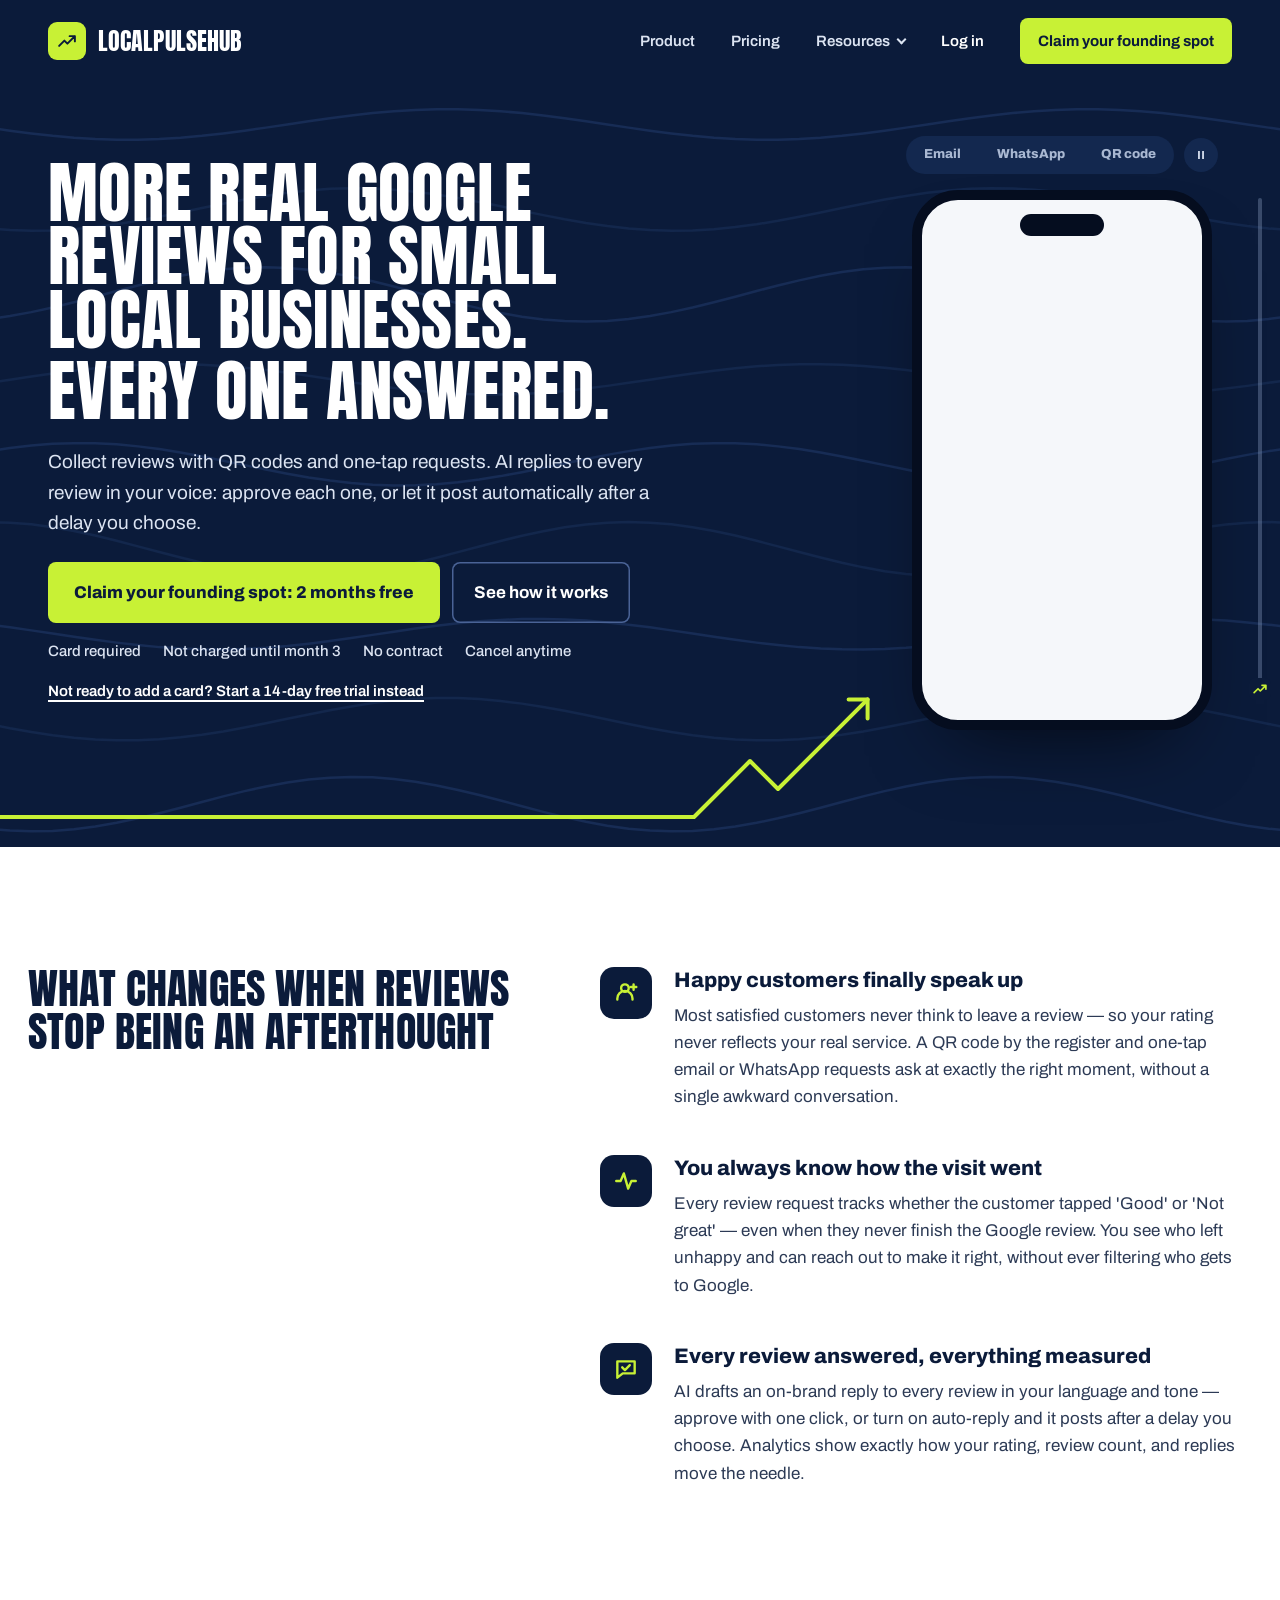
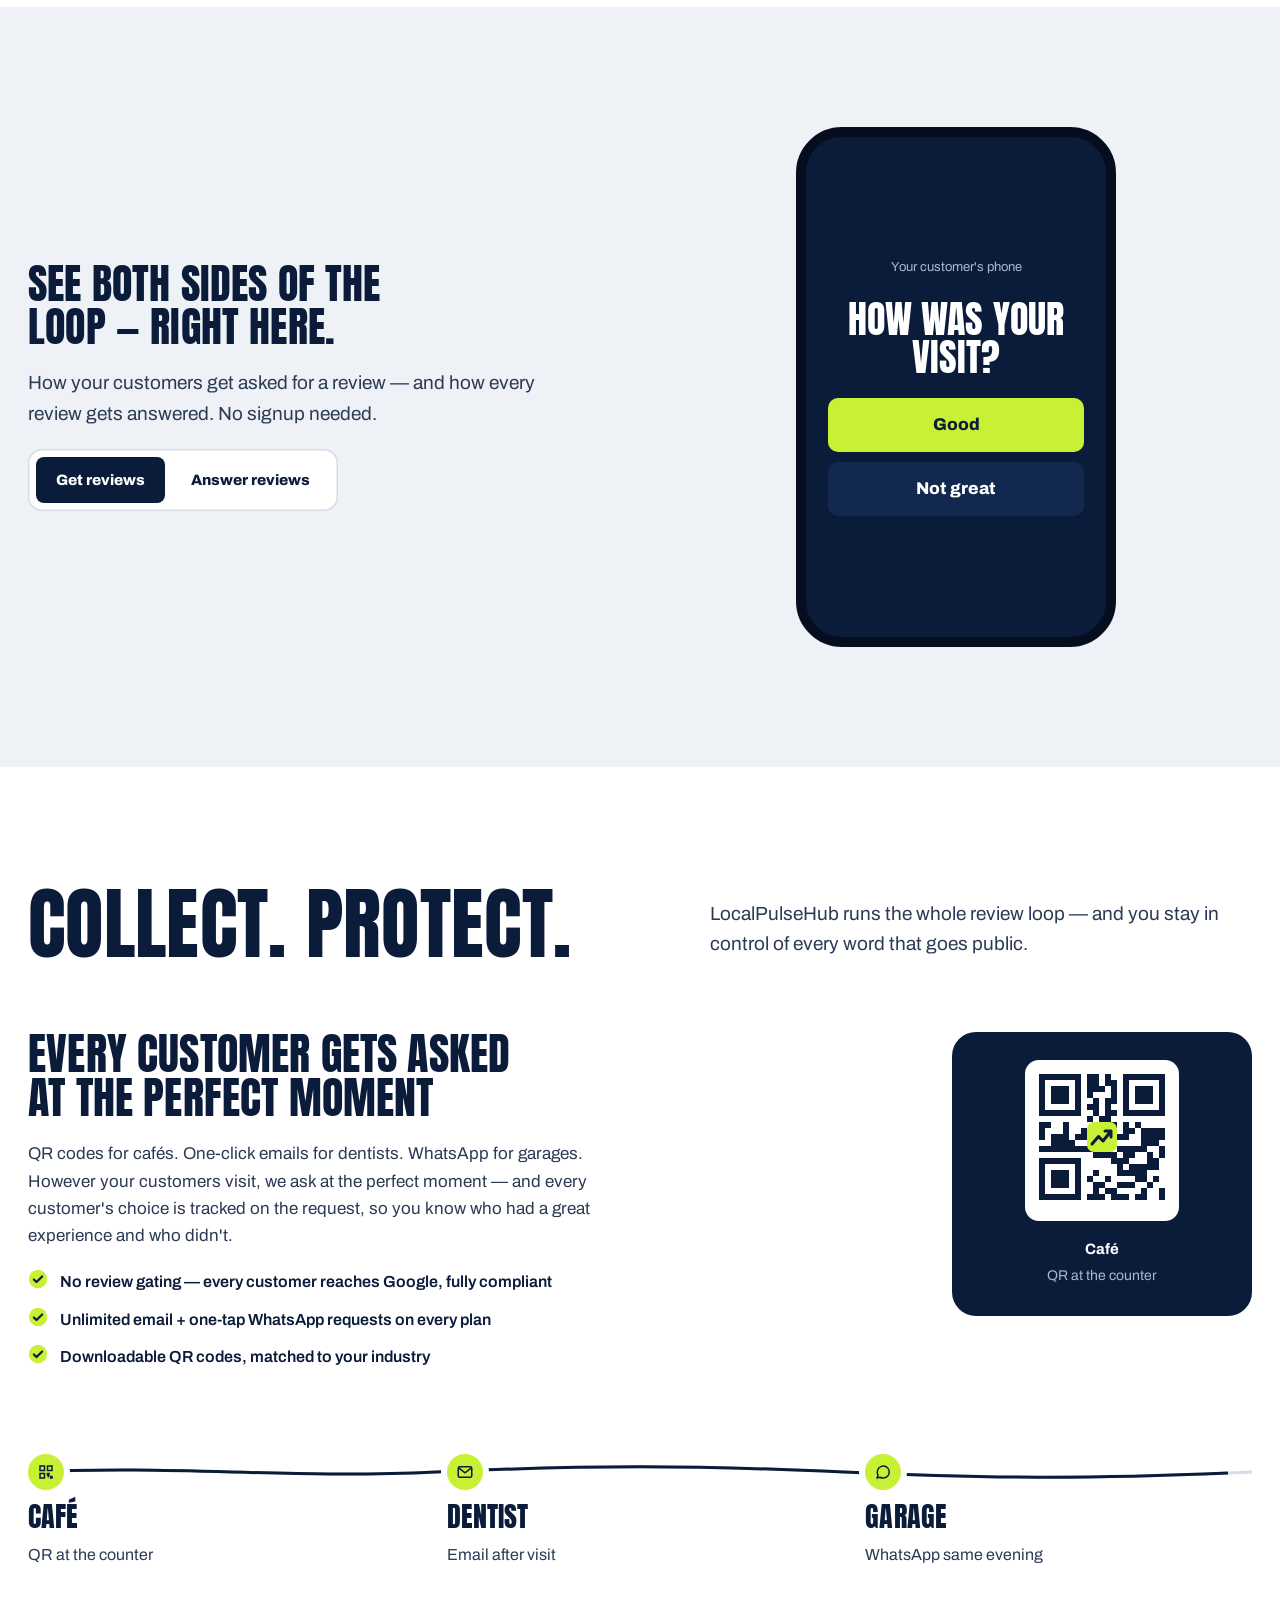
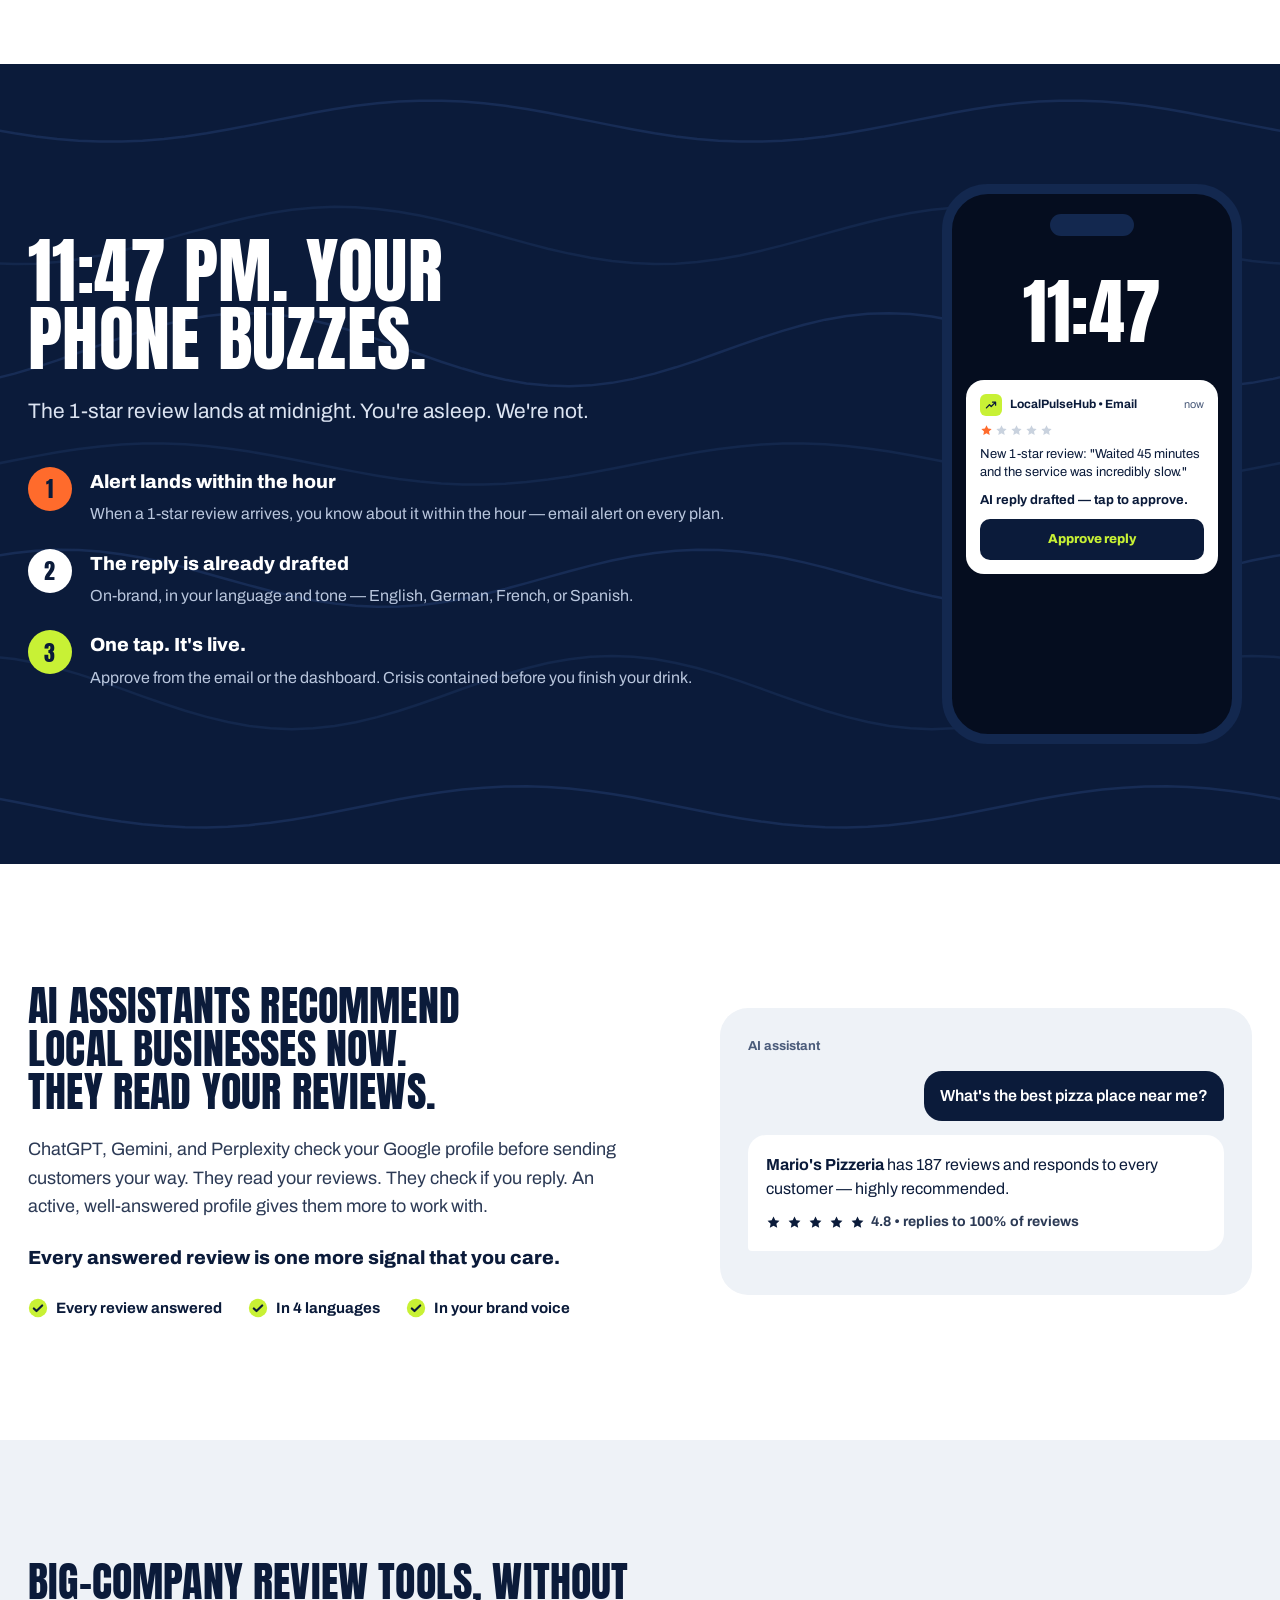
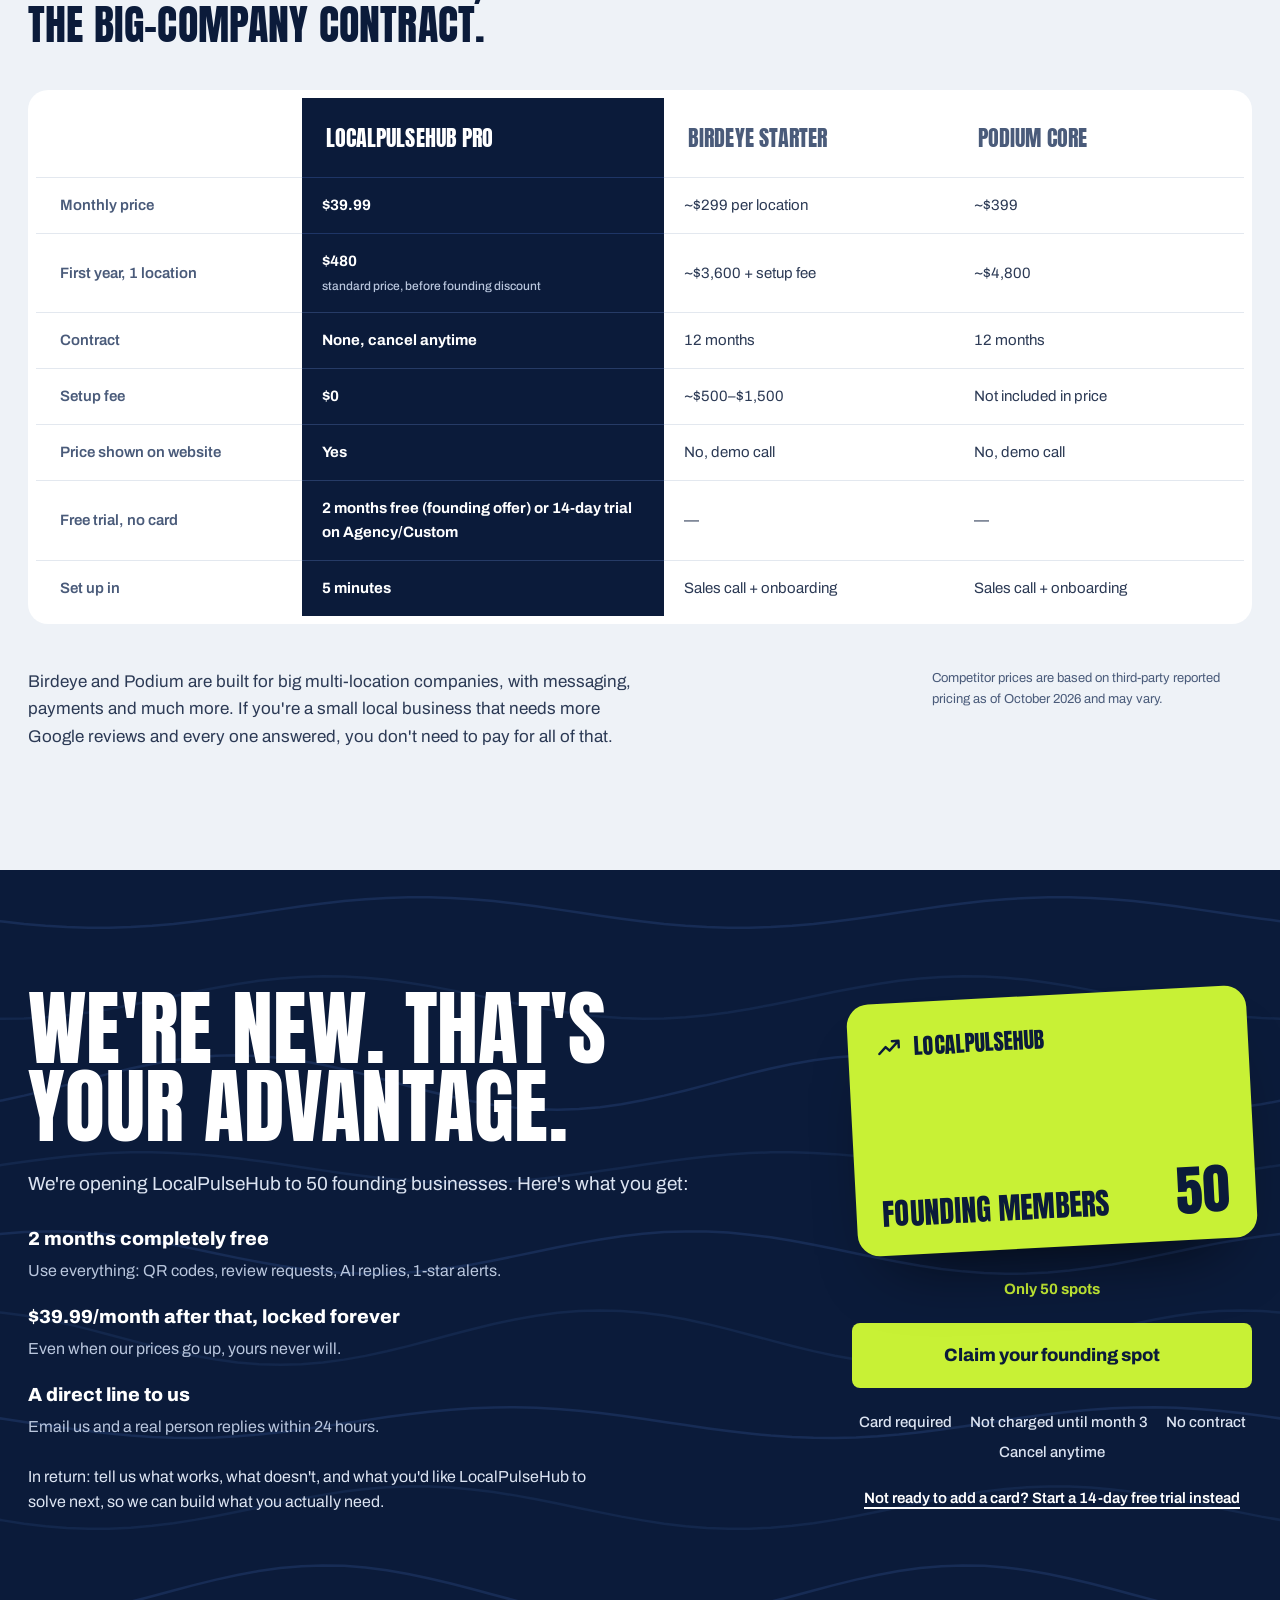
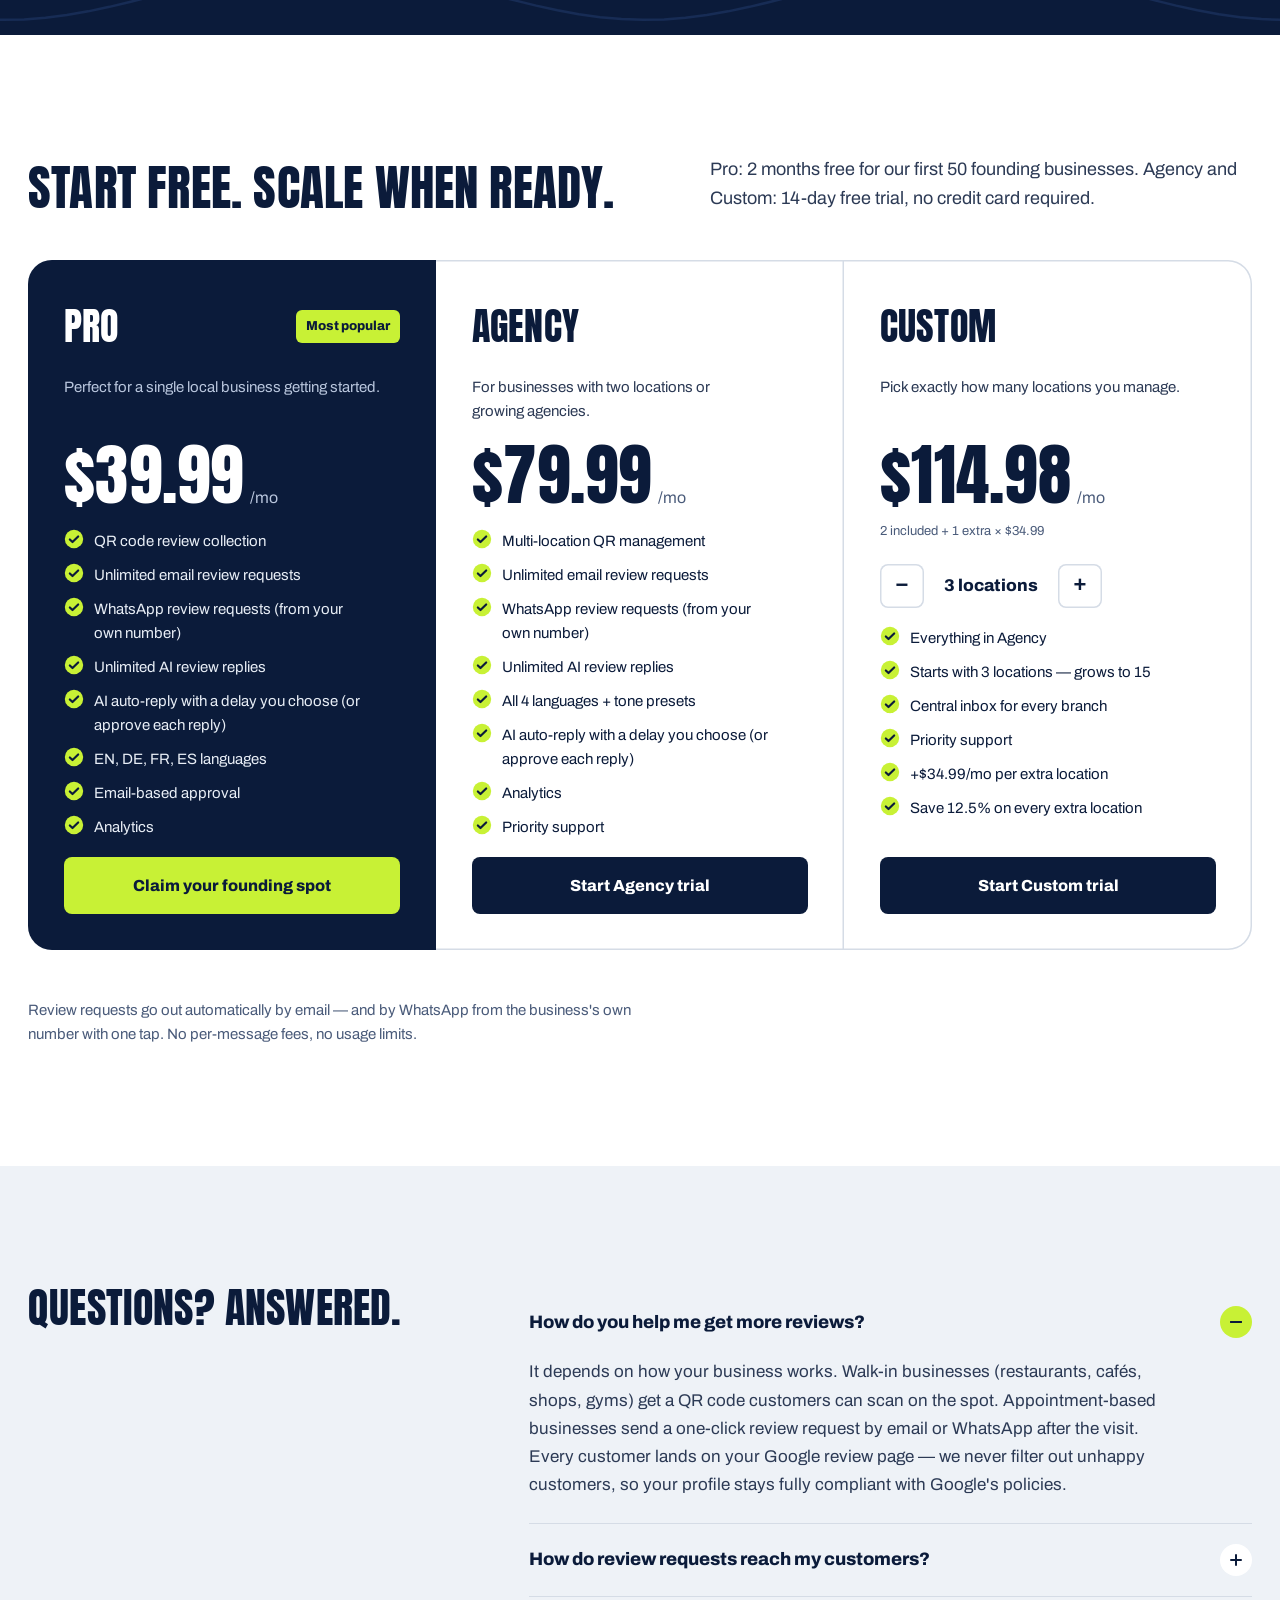
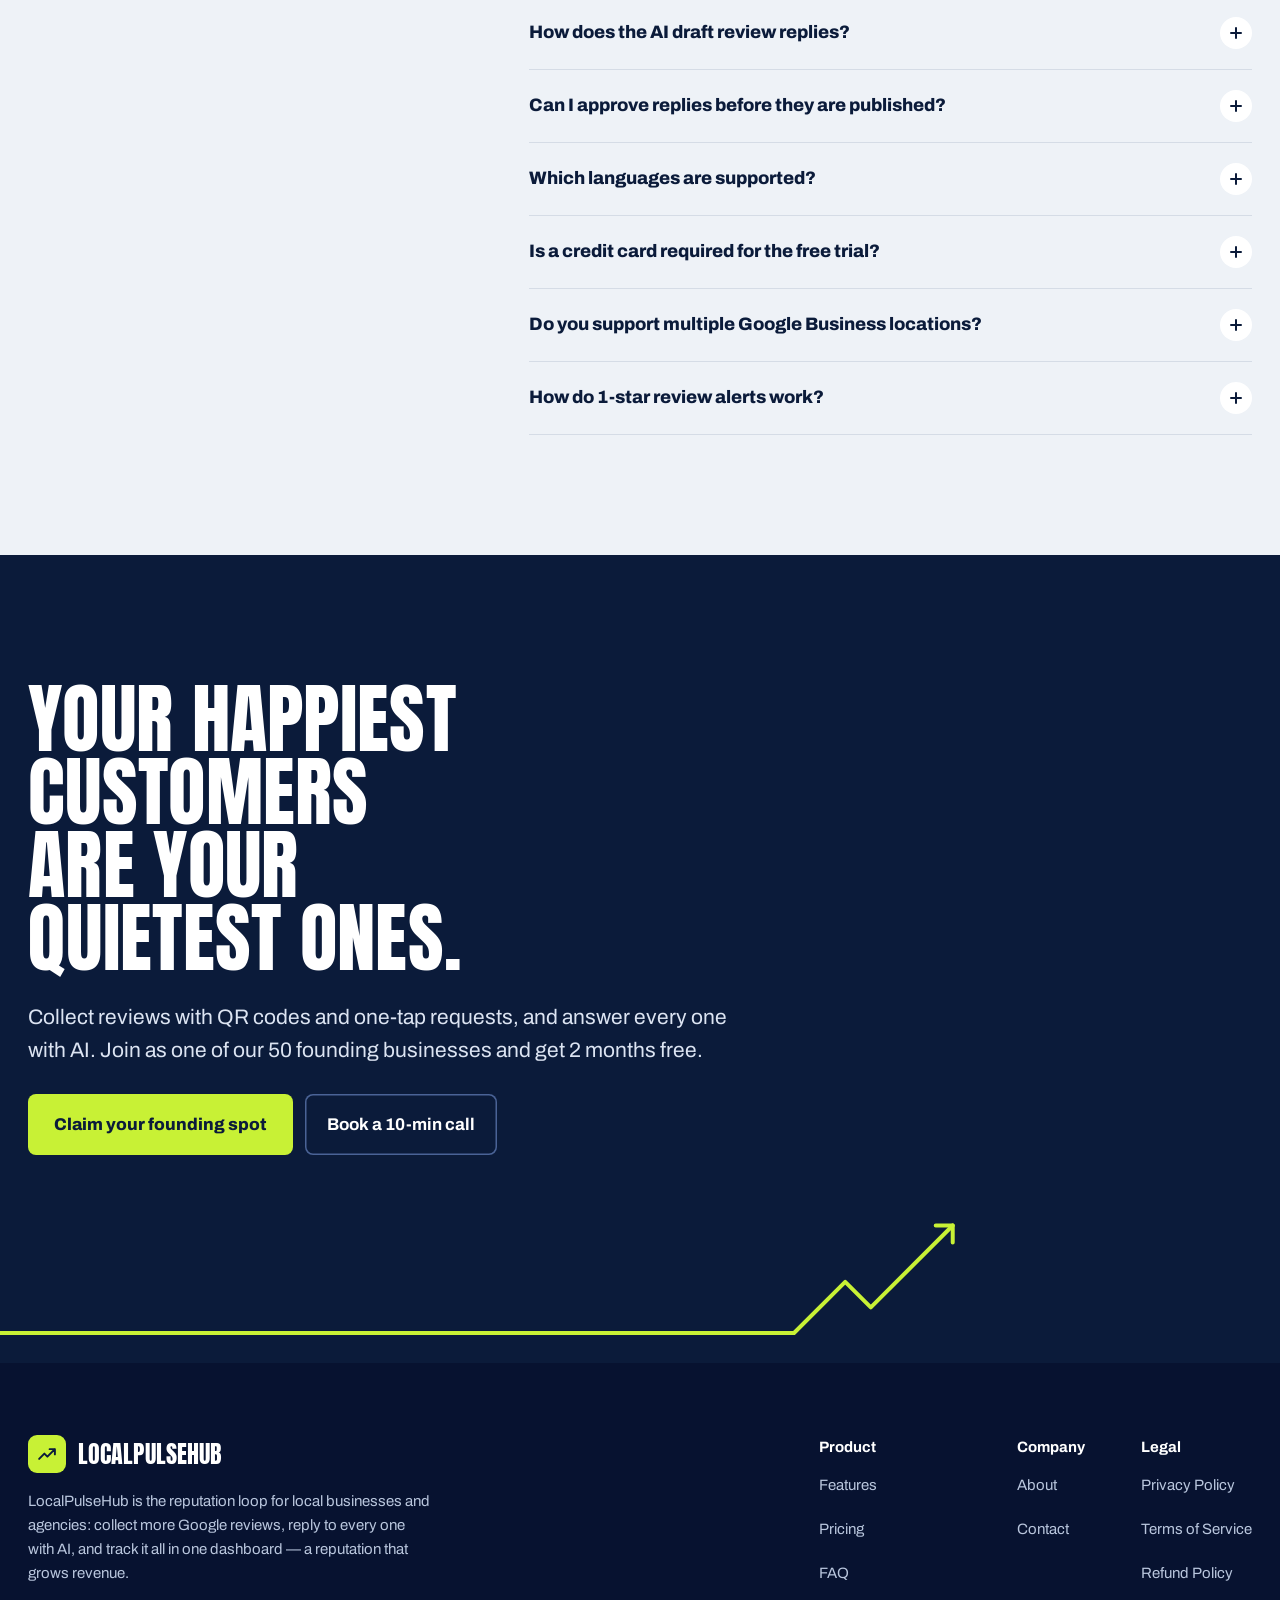
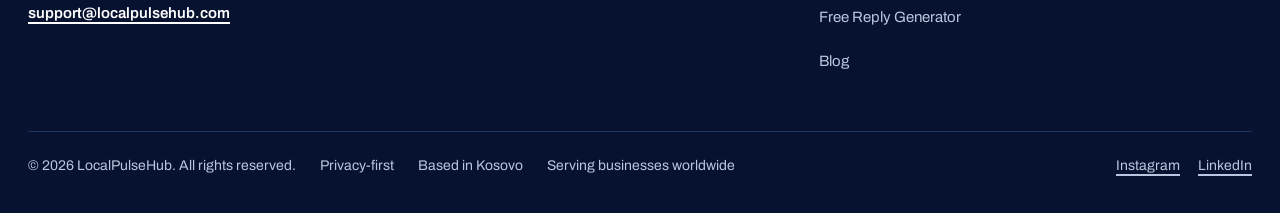
==== commit 5e7594c5: "Thinner logo arrow stroke (2.6; 3.0 for small favicons) across kit and pages Co-Authored-By: Claude " ====
--- a/index.html
+++ b/index.html
@@ -7,7 +7,7 @@
 <meta name="description" content="Get more real Google reviews with QR codes and one-tap requests, and answer every review with AI. Built for small local businesses. No contract.">
 <link rel="canonical" href="https://localpulsehub.com/">
 <meta name="theme-color" content="#0B1B3A">
-<link rel="icon" type="image/svg+xml" href="data:image/svg+xml,%3Csvg xmlns='http://www.w3.org/2000/svg' viewBox='0 0 32 32'%3E%3Crect width='32' height='32' rx='7' fill='%23C8F135'/%3E%3Cpath d='M5 23.5l7.5-8.5 5 5L26 9M19 9h7v7' fill='none' stroke='%230B1B3A' stroke-width='3.6' stroke-linecap='round' stroke-linejoin='round'/%3E%3C/svg%3E">
+<link rel="icon" type="image/svg+xml" href="data:image/svg+xml,%3Csvg xmlns='http://www.w3.org/2000/svg' viewBox='0 0 32 32'%3E%3Crect width='32' height='32' rx='7' fill='%23C8F135'/%3E%3Cpath d='M5.5 22.5L12.5 15.5L16.5 19.5L26.5 9.5M19.5 9.5H26.5V16.5' fill='none' stroke='%230B1B3A' stroke-width='3.6' stroke-linecap='round' stroke-linejoin='round'/%3E%3C/svg%3E">
 <link rel="preload" href="fonts/anton-latin-400-normal.woff2" as="font" type="font/woff2" crossorigin>
 <link rel="preload" href="fonts/archivo-latin-400-normal.woff2" as="font" type="font/woff2" crossorigin>
 <style>.skip:focus{left:16px !important;top:16px;z-index:10;background:#C8F135;color:#0B1B3A;padding:10px 14px;border-radius:8px;font-weight:700}
@@ -266,22 +266,22 @@
 <header style="background: #0B1B3A">
 <nav aria-label="Main" style="max-width: 1240px; margin: 0 auto; padding: 18px 28px; display: flex; flex-wrap: wrap; align-items: center; gap: 12px 36px">
 <a href="#top" aria-label="LocalPulseHub home" style="display: flex; align-items: center; gap: 12px; text-decoration: none; margin-right: auto">
-<span style="width: 38px; height: 38px; border-radius: 9px; background: #C8F135; display: flex; align-items: center; justify-content: center"><svg width="24" height="24" viewBox="0 0 32 32" aria-hidden="true"><path d="M5 23.5l7.5-8.5 5 5L26 9M19 9h7v7" fill="none" stroke="#0B1B3A" stroke-width="3.6" stroke-linecap="round" stroke-linejoin="round"></path></svg></span>
+<span style="width: 38px; height: 38px; border-radius: 9px; background: #C8F135; display: flex; align-items: center; justify-content: center"><svg width="24" height="24" viewBox="0 0 32 32" aria-hidden="true"><path d="M5.5 22.5L12.5 15.5L16.5 19.5L26.5 9.5M19.5 9.5H26.5V16.5" fill="none" stroke="#0B1B3A" stroke-width="2.6" stroke-linecap="round" stroke-linejoin="round"></path></svg></span>
 <span class="d" style="font-size: 24px; line-height: 1; color: #FFFFFF">LocalPulseHub</span>
 </a>
 <a href="#demo" class="nav-link" style="color: #DCE4F2; text-decoration: none; font-size: 15px; font-weight: 600; padding: 10px 0">Product</a>
-<a href="#pricing" class="nav-link" style="color: #DCE4F2; text-decoration: none; font-size: 15px; font-weight: 600; padding: 10px 0">Pricing</a>
-<details class="nav-link res"><summary style="color: #DCE4F2; font-size: 15px; font-weight: 600; padding: 10px 0; cursor: pointer; list-style: none">Resources</summary><div class="res-menu"><a href="https://localpulsehub.com/blog">Blog</a><a href="https://localpulsehub.com/tools/google-review-reply-generator">Free Review Reply Generator</a><a href="#faq">FAQ</a></div></details>
-<a href="https://localpulsehub.com/login" class="nav-link" style="color: #FFFFFF; text-decoration: none; font-size: 15px; font-weight: 600; padding: 10px 0">Log in</a>
+<a href="pricing.html" class="nav-link" style="color: #DCE4F2; text-decoration: none; font-size: 15px; font-weight: 600; padding: 10px 0">Pricing</a>
+<details class="nav-link res"><summary style="color: #DCE4F2; font-size: 15px; font-weight: 600; padding: 10px 0; cursor: pointer; list-style: none">Resources</summary><div class="res-menu"><a href="blog.html">Blog</a><a href="https://localpulsehub.com/tools/google-review-reply-generator">Free Review Reply Generator</a><a href="#faq">FAQ</a></div></details>
+<a href="login.html" class="nav-link" style="color: #FFFFFF; text-decoration: none; font-size: 15px; font-weight: 600; padding: 10px 0">Log in</a>
 <button class="menu-btn press" type="button" aria-expanded="false" aria-controls="mobile-menu">Menu</button>
 <a class="btn-lime press" href="#founding" style="background: #C8F135; color: #0B1B3A; text-decoration: none; font-size: 15px; font-weight: 700; padding: 11px 18px; border-radius: 8px">Claim your founding spot</a>
 </nav>
 <div id="mobile-menu" class="mobile-menu" hidden>
-<a href="#demo">Product</a><a href="#pricing">Pricing</a><a href="https://localpulsehub.com/blog">Blog</a><a href="https://localpulsehub.com/tools/google-review-reply-generator">Free Review Reply Generator</a><a href="#faq">FAQ</a><a href="https://localpulsehub.com/login">Log in</a>
+<a href="#demo">Product</a><a href="pricing.html">Pricing</a><a href="blog.html">Blog</a><a href="https://localpulsehub.com/tools/google-review-reply-generator">Free Review Reply Generator</a><a href="#faq">FAQ</a><a href="https://localpulsehub.com/login">Log in</a>
 </div>
 </header>
 
-<div class="climb" aria-hidden="true"><div class="climb-fill"><svg class="climb-head" width="22" height="22" viewBox="0 0 32 32"><path d="M5 23.5l7.5-8.5 5 5L26 9M19 9h7v7" fill="none" stroke="#C8F135" stroke-width="4" stroke-linecap="round" stroke-linejoin="round"></path></svg></div></div>
+<div class="climb" aria-hidden="true"><div class="climb-fill"><svg class="climb-head" width="22" height="22" viewBox="0 0 32 32"><path d="M5.5 22.5L12.5 15.5L16.5 19.5L26.5 9.5M19.5 9.5H26.5V16.5" fill="none" stroke="#C8F135" stroke-width="2.9" stroke-linecap="round" stroke-linejoin="round"></path></svg></div></div>
 <main id="main">
 <!-- HERO -->
 <section id="top" style="position: relative; background: #0B1B3A; color: #FFFFFF; overflow: hidden">
@@ -302,7 +302,7 @@
 <ul class="terms" style="margin: 0; padding: 0; list-style: none; display: flex; flex-wrap: wrap; gap: 6px 22px; font-size: 15px; font-weight: 500; color: #DCE4F2">
 <li>Card required</li><li>Not charged until month 3</li><li>No contract</li><li>Cancel anytime</li>
 </ul>
-<a href="https://localpulsehub.com/signup" style="align-self: flex-start; font-size: 15px; color: #FFFFFF; font-weight: 600; text-underline-offset: 4px">Not ready to add a card? Start a 14-day free trial instead</a>
+<a href="signup.html" style="align-self: flex-start; font-size: 15px; color: #FFFFFF; font-weight: 600; text-underline-offset: 4px">Not ready to add a card? Start a 14-day free trial instead</a>
 </div>
 </div>
 
@@ -493,7 +493,7 @@
 <div style="align-self: center; width: 84px; height: 22px; border-radius: 999px; background: #13284F"></div>
 <p class="d" style="margin: 26px 0 0; text-align: center; font-size: 72px; line-height: 1; color: #FFFFFF">11:47</p>
 <div data-r="drop" style="background: #FFFFFF; color: #0B1B3A; border-radius: 18px; padding: 14px; display: flex; flex-direction: column; gap: 8px; margin-top: 18px">
-<div style="display: flex; align-items: center; gap: 8px"><span style="width: 22px; height: 22px; border-radius: 6px; background: #C8F135; display: flex; align-items: center; justify-content: center"><svg width="14" height="14" viewBox="0 0 32 32" aria-hidden="true"><path d="M5 23.5l7.5-8.5 5 5L26 9M19 9h7v7" fill="none" stroke="#0B1B3A" stroke-width="4" stroke-linecap="round" stroke-linejoin="round"></path></svg></span><span style="font-size: 12px; font-weight: 700">LocalPulseHub • Email</span><span style="margin-left: auto; font-size: 11px; color: #4A5B7A">now</span></div>
+<div style="display: flex; align-items: center; gap: 8px"><span style="width: 22px; height: 22px; border-radius: 6px; background: #C8F135; display: flex; align-items: center; justify-content: center"><svg width="14" height="14" viewBox="0 0 32 32" aria-hidden="true"><path d="M5.5 22.5L12.5 15.5L16.5 19.5L26.5 9.5M19.5 9.5H26.5V16.5" fill="none" stroke="#0B1B3A" stroke-width="2.9" stroke-linecap="round" stroke-linejoin="round"></path></svg></span><span style="font-size: 12px; font-weight: 700">LocalPulseHub • Email</span><span style="margin-left: auto; font-size: 11px; color: #4A5B7A">now</span></div>
 <div style="display: flex; gap: 2px" role="img" aria-label="1 star out of 5"><svg width="13" height="13" viewBox="0 0 24 24" aria-hidden="true"><path d="M12 2.5l2.9 6 6.6.8-4.9 4.6 1.3 6.5L12 17.2l-5.9 3.2 1.3-6.5L2.5 9.3l6.6-.8z" fill="#FF6B2C"></path></svg><svg width="13" height="13" viewBox="0 0 24 24" aria-hidden="true"><path d="M12 2.5l2.9 6 6.6.8-4.9 4.6 1.3 6.5L12 17.2l-5.9 3.2 1.3-6.5L2.5 9.3l6.6-.8z" fill="#C9D2DE"></path></svg><svg width="13" height="13" viewBox="0 0 24 24" aria-hidden="true"><path d="M12 2.5l2.9 6 6.6.8-4.9 4.6 1.3 6.5L12 17.2l-5.9 3.2 1.3-6.5L2.5 9.3l6.6-.8z" fill="#C9D2DE"></path></svg><svg width="13" height="13" viewBox="0 0 24 24" aria-hidden="true"><path d="M12 2.5l2.9 6 6.6.8-4.9 4.6 1.3 6.5L12 17.2l-5.9 3.2 1.3-6.5L2.5 9.3l6.6-.8z" fill="#C9D2DE"></path></svg><svg width="13" height="13" viewBox="0 0 24 24" aria-hidden="true"><path d="M12 2.5l2.9 6 6.6.8-4.9 4.6 1.3 6.5L12 17.2l-5.9 3.2 1.3-6.5L2.5 9.3l6.6-.8z" fill="#C9D2DE"></path></svg></div>
 <p style="margin: 0; font-size: 13px; line-height: 1.45">New 1-star review: "Waited 45 minutes and the service was incredibly slow."</p>
 <p style="margin: 0; font-size: 13px; font-weight: 700">AI reply drafted — tap to approve.</p>
@@ -582,13 +582,13 @@
 </div>
 <div style="flex: 0 1 400px; min-width: 280px; margin: 0 auto; display: flex; flex-direction: column; gap: 22px; align-items: stretch">
 <div data-r="card" role="img" aria-label="Founding member card" style="aspect-ratio: 1.586; background: #C8F135; color: #0B1B3A; border-radius: 22px; padding: 26px; display: flex; flex-direction: column; justify-content: space-between; box-shadow: 0 40px 70px -40px rgba(0,0,0,.8)">
-<div style="display: flex; align-items: center; gap: 10px"><svg width="30" height="30" viewBox="0 0 32 32" aria-hidden="true"><path d="M5 23.5l7.5-8.5 5 5L26 9M19 9h7v7" fill="none" stroke="#0B1B3A" stroke-width="3.6" stroke-linecap="round" stroke-linejoin="round"></path></svg><span class="d" style="font-size: 22px">LocalPulseHub</span></div>
+<div style="display: flex; align-items: center; gap: 10px"><svg width="30" height="30" viewBox="0 0 32 32" aria-hidden="true"><path d="M5.5 22.5L12.5 15.5L16.5 19.5L26.5 9.5M19.5 9.5H26.5V16.5" fill="none" stroke="#0B1B3A" stroke-width="2.6" stroke-linecap="round" stroke-linejoin="round"></path></svg><span class="d" style="font-size: 22px">LocalPulseHub</span></div>
 <div style="display: flex; align-items: flex-end; justify-content: space-between; gap: 12px"><span class="d" style="font-size: 30px; line-height: 1">Founding members</span><span class="d" style="font-size: 54px; line-height: 0.85">50</span></div>
 </div>
 <p style="margin: 8px 0 0; font-size: 15px; font-weight: 700; color: #C8F135; text-align: center">Only 50 spots</p>
-<a class="btn-lime press" href="https://localpulsehub.com/signup?founding=1" style="text-align: center; background: #C8F135; color: #0B1B3A; text-decoration: none; font-size: 18px; font-weight: 800; padding: 18px; border-radius: 8px">Claim your founding spot</a>
+<a class="btn-lime press" href="signup.html?founding=1" style="text-align: center; background: #C8F135; color: #0B1B3A; text-decoration: none; font-size: 18px; font-weight: 800; padding: 18px; border-radius: 8px">Claim your founding spot</a>
 <ul class="terms" style="margin: 0; padding: 0; list-style: none; display: flex; flex-wrap: wrap; justify-content: center; gap: 6px 18px; font-size: 15px; font-weight: 500; color: #DCE4F2"><li>Card required</li><li>Not charged until month 3</li><li>No contract</li><li>Cancel anytime</li></ul>
-<a href="https://localpulsehub.com/signup" style="text-align: center; font-size: 15px; color: #FFFFFF; font-weight: 600; text-underline-offset: 4px">Not ready to add a card? Start a 14-day free trial instead</a>
+<a href="signup.html" style="text-align: center; font-size: 15px; color: #FFFFFF; font-weight: 600; text-underline-offset: 4px">Not ready to add a card? Start a 14-day free trial instead</a>
 </div>
 </div>
 </section>
@@ -699,12 +699,12 @@
 <div style="max-width: 1240px; margin: 0 auto; display: flex; flex-direction: column; gap: 48px">
 <div style="display: flex; flex-wrap: wrap; gap: 48px; justify-content: space-between">
 <div style="flex: 1 1 320px; max-width: 420px; display: flex; flex-direction: column; gap: 16px">
-<div style="display: flex; align-items: center; gap: 12px"><span style="width: 38px; height: 38px; border-radius: 9px; background: #C8F135; display: flex; align-items: center; justify-content: center"><svg width="24" height="24" viewBox="0 0 32 32" aria-hidden="true"><path d="M5 23.5l7.5-8.5 5 5L26 9M19 9h7v7" fill="none" stroke="#0B1B3A" stroke-width="3.6" stroke-linecap="round" stroke-linejoin="round"></path></svg></span><span class="d" style="font-size: 24px; color: #FFFFFF">LocalPulseHub</span></div>
+<div style="display: flex; align-items: center; gap: 12px"><span style="width: 38px; height: 38px; border-radius: 9px; background: #C8F135; display: flex; align-items: center; justify-content: center"><svg width="24" height="24" viewBox="0 0 32 32" aria-hidden="true"><path d="M5.5 22.5L12.5 15.5L16.5 19.5L26.5 9.5M19.5 9.5H26.5V16.5" fill="none" stroke="#0B1B3A" stroke-width="2.6" stroke-linecap="round" stroke-linejoin="round"></path></svg></span><span class="d" style="font-size: 24px; color: #FFFFFF">LocalPulseHub</span></div>
 <p style="margin: 0; font-size: 15px">LocalPulseHub is the reputation loop for local businesses and agencies: collect more Google reviews, reply to every one with AI, and track it all in one dashboard — a reputation that grows revenue.</p>
 <a href="mailto:support@localpulsehub.com" style="color: #FFFFFF; font-size: 15px; font-weight: 600; text-underline-offset: 4px">support@localpulsehub.com</a>
 </div>
 <div style="display: flex; flex-wrap: wrap; gap: 56px">
-<nav aria-label="Product" style="display: flex; flex-direction: column; gap: 10px"><p style="margin: 0 0 4px; font-size: 15px; font-weight: 700; color: #FFFFFF">Product</p><a href="#features" style="color: #B9C6DD; text-decoration: none; font-size: 15px">Features</a><a href="#pricing" style="color: #B9C6DD; text-decoration: none; font-size: 15px">Pricing</a><a href="#faq" style="color: #B9C6DD; text-decoration: none; font-size: 15px">FAQ</a><a href="https://localpulsehub.com/tools/google-review-reply-generator" style="color: #B9C6DD; text-decoration: none; font-size: 15px">Free Reply Generator</a><a href="https://localpulsehub.com/blog" style="color: #B9C6DD; text-decoration: none; font-size: 15px">Blog</a></nav>
+<nav aria-label="Product" style="display: flex; flex-direction: column; gap: 10px"><p style="margin: 0 0 4px; font-size: 15px; font-weight: 700; color: #FFFFFF">Product</p><a href="#features" style="color: #B9C6DD; text-decoration: none; font-size: 15px">Features</a><a href="#pricing" style="color: #B9C6DD; text-decoration: none; font-size: 15px">Pricing</a><a href="#faq" style="color: #B9C6DD; text-decoration: none; font-size: 15px">FAQ</a><a href="https://localpulsehub.com/tools/google-review-reply-generator" style="color: #B9C6DD; text-decoration: none; font-size: 15px">Free Reply Generator</a><a href="blog.html" style="color: #B9C6DD; text-decoration: none; font-size: 15px">Blog</a></nav>
 <nav aria-label="Company" style="display: flex; flex-direction: column; gap: 10px"><p style="margin: 0 0 4px; font-size: 15px; font-weight: 700; color: #FFFFFF">Company</p><a href="https://localpulsehub.com/about" style="color: #B9C6DD; text-decoration: none; font-size: 15px">About</a><a href="https://localpulsehub.com/contact" style="color: #B9C6DD; text-decoration: none; font-size: 15px">Contact</a></nav>
 <nav aria-label="Legal" style="display: flex; flex-direction: column; gap: 10px"><p style="margin: 0 0 4px; font-size: 15px; font-weight: 700; color: #FFFFFF">Legal</p><a href="https://localpulsehub.com/privacy" style="color: #B9C6DD; text-decoration: none; font-size: 15px">Privacy Policy</a><a href="https://localpulsehub.com/terms" style="color: #B9C6DD; text-decoration: none; font-size: 15px">Terms of Service</a><a href="https://localpulsehub.com/refund" style="color: #B9C6DD; text-decoration: none; font-size: 15px">Refund Policy</a></nav>
 </div>
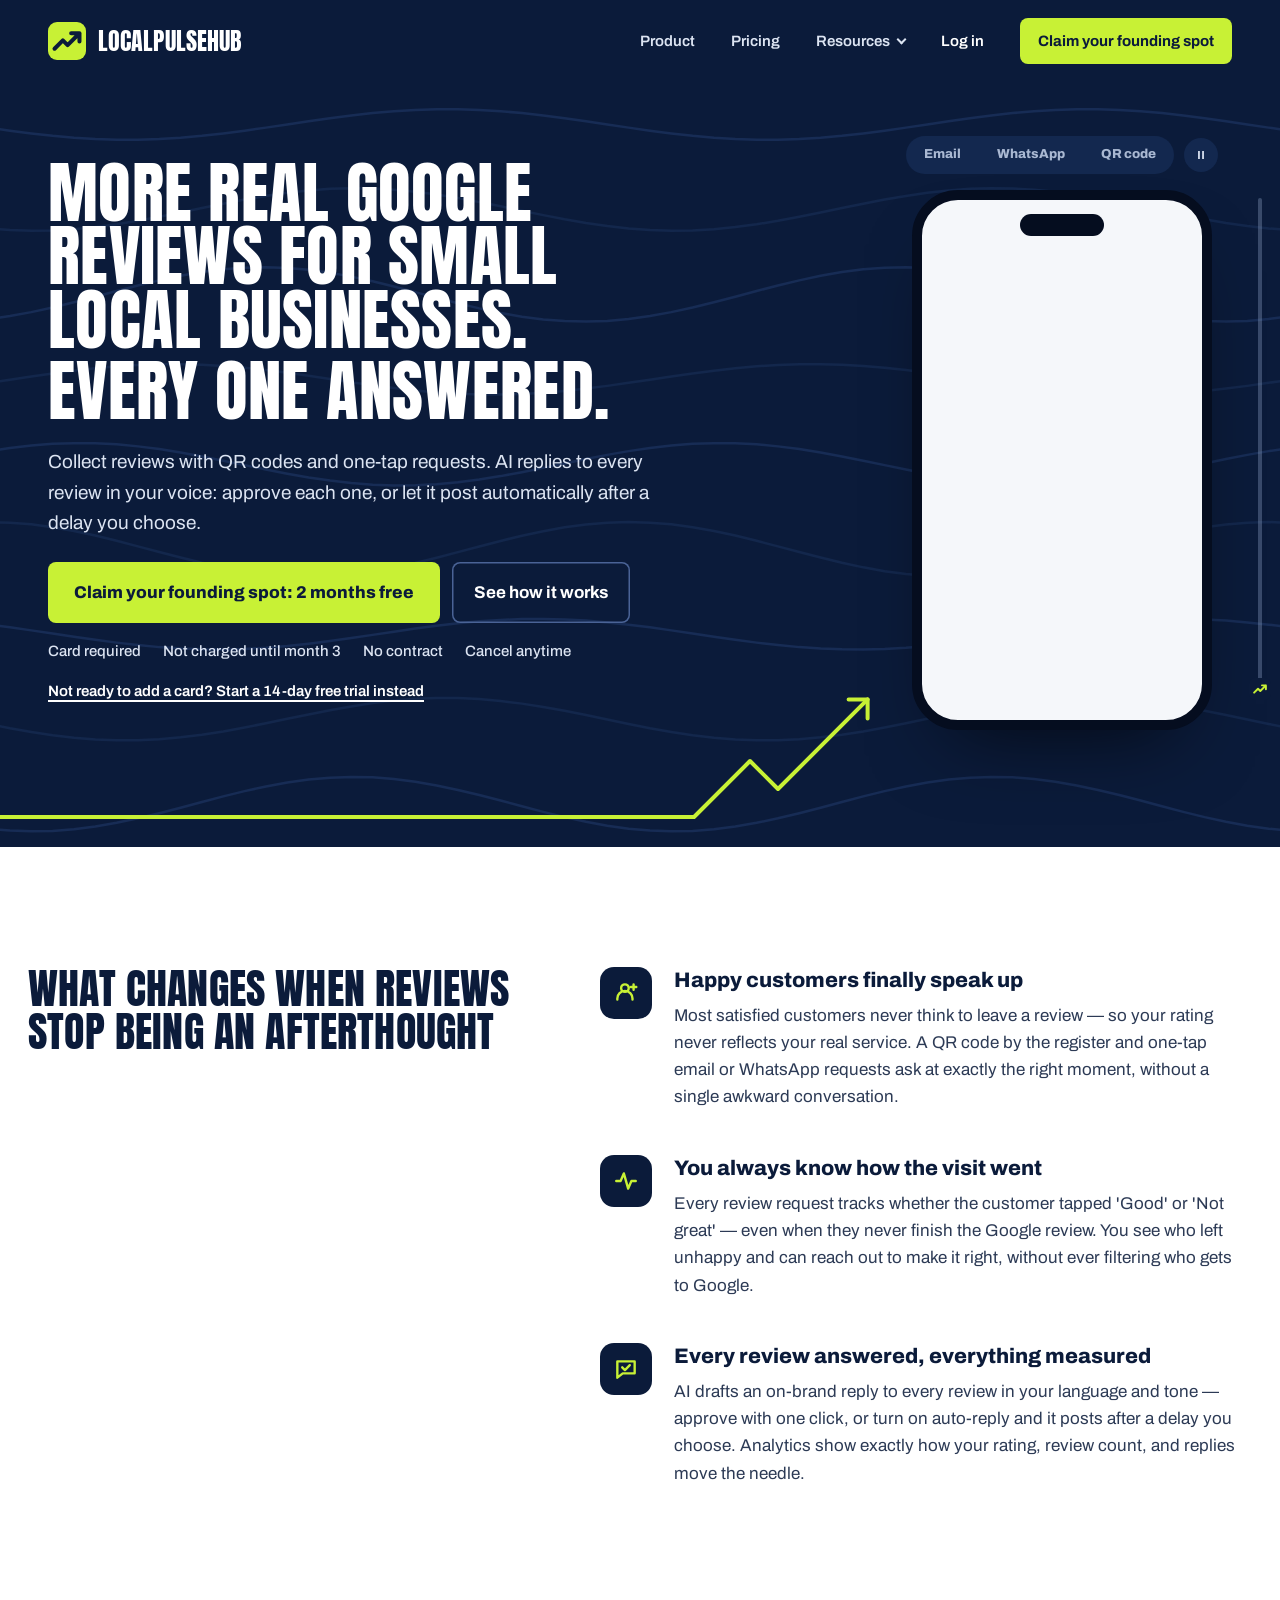
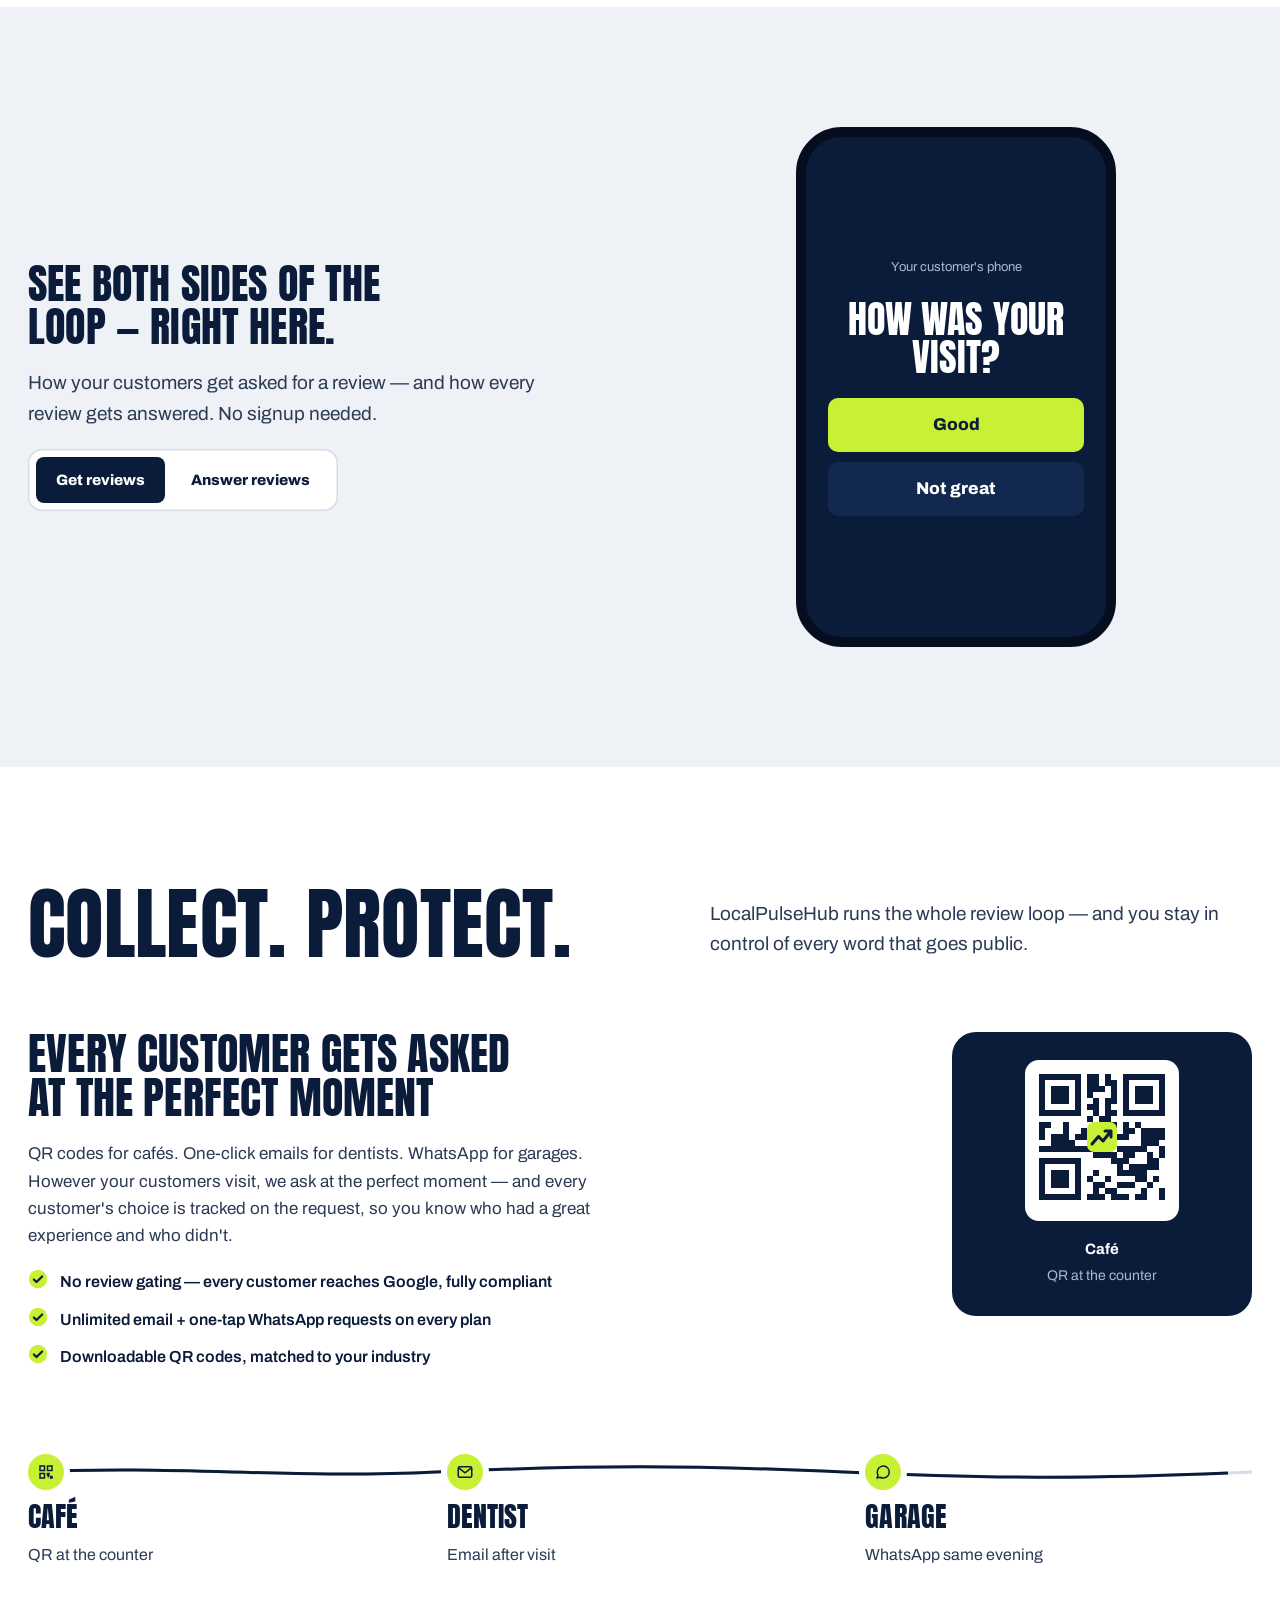
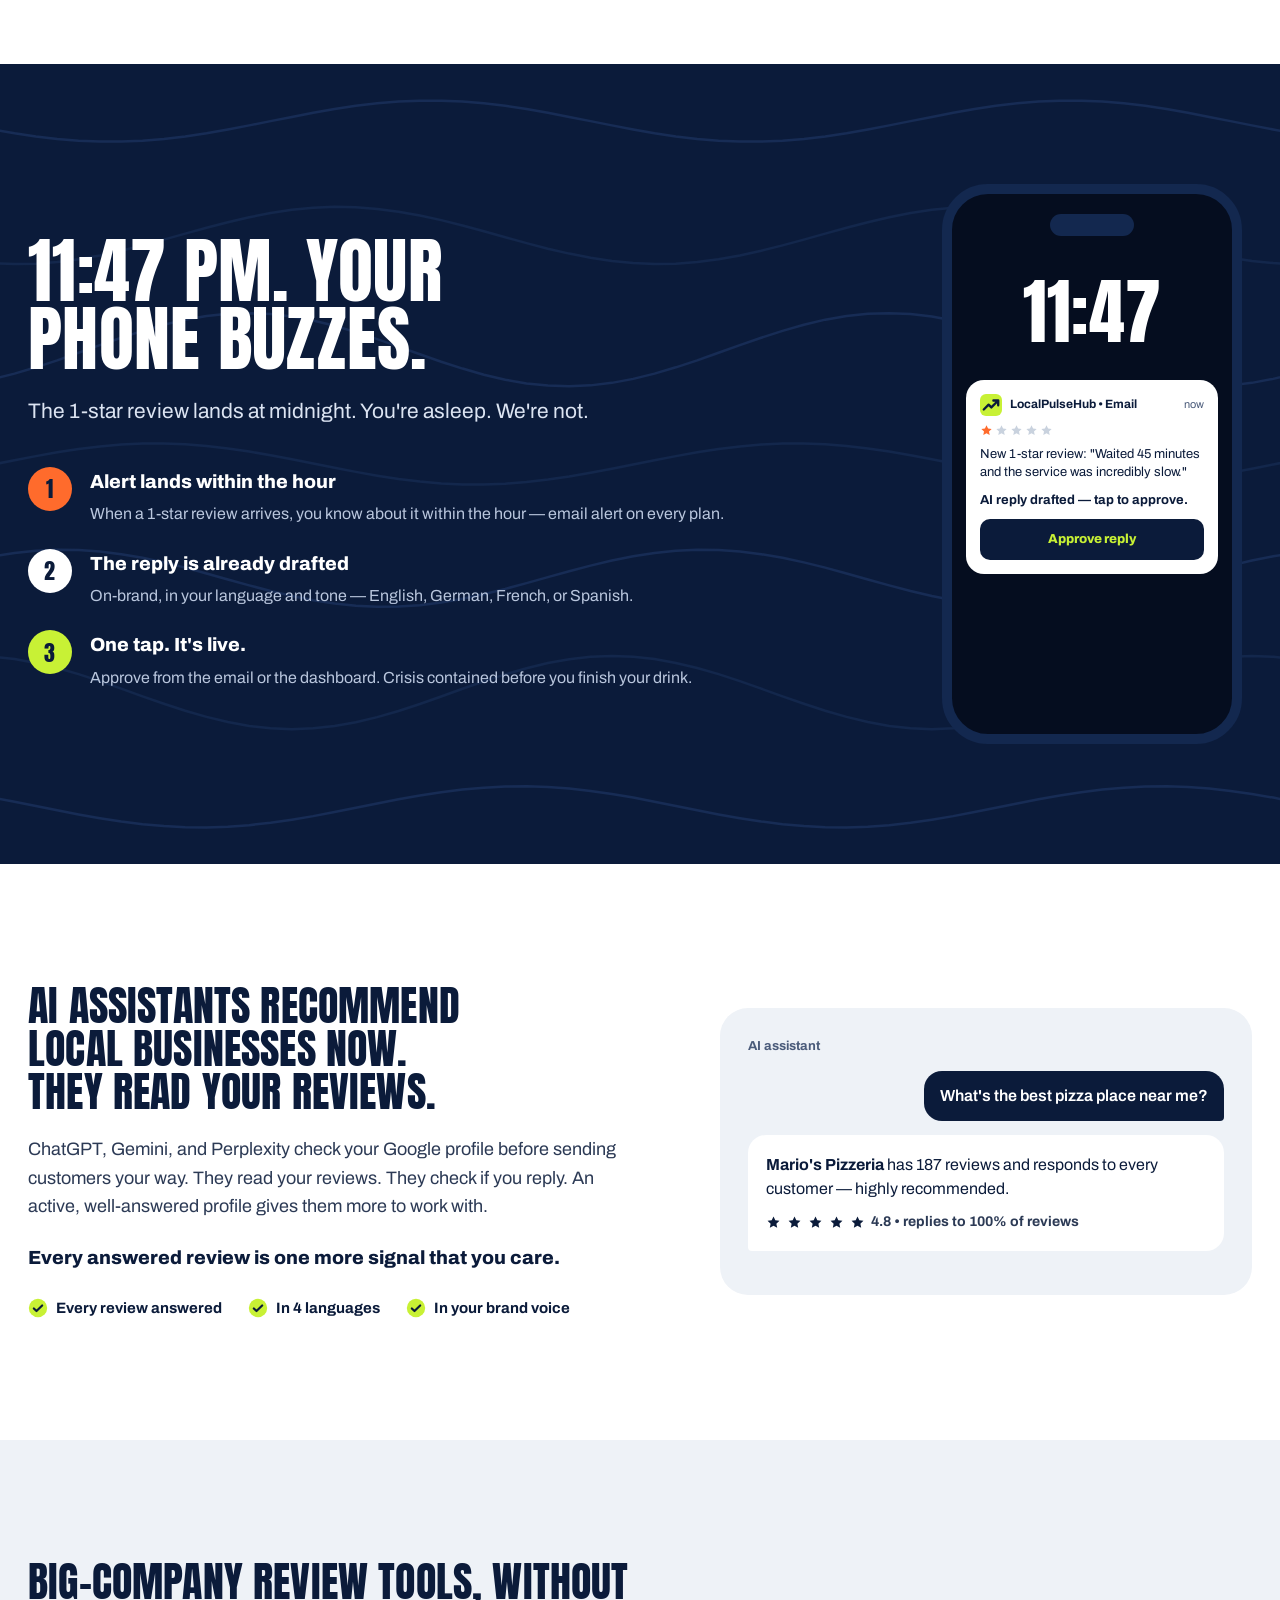
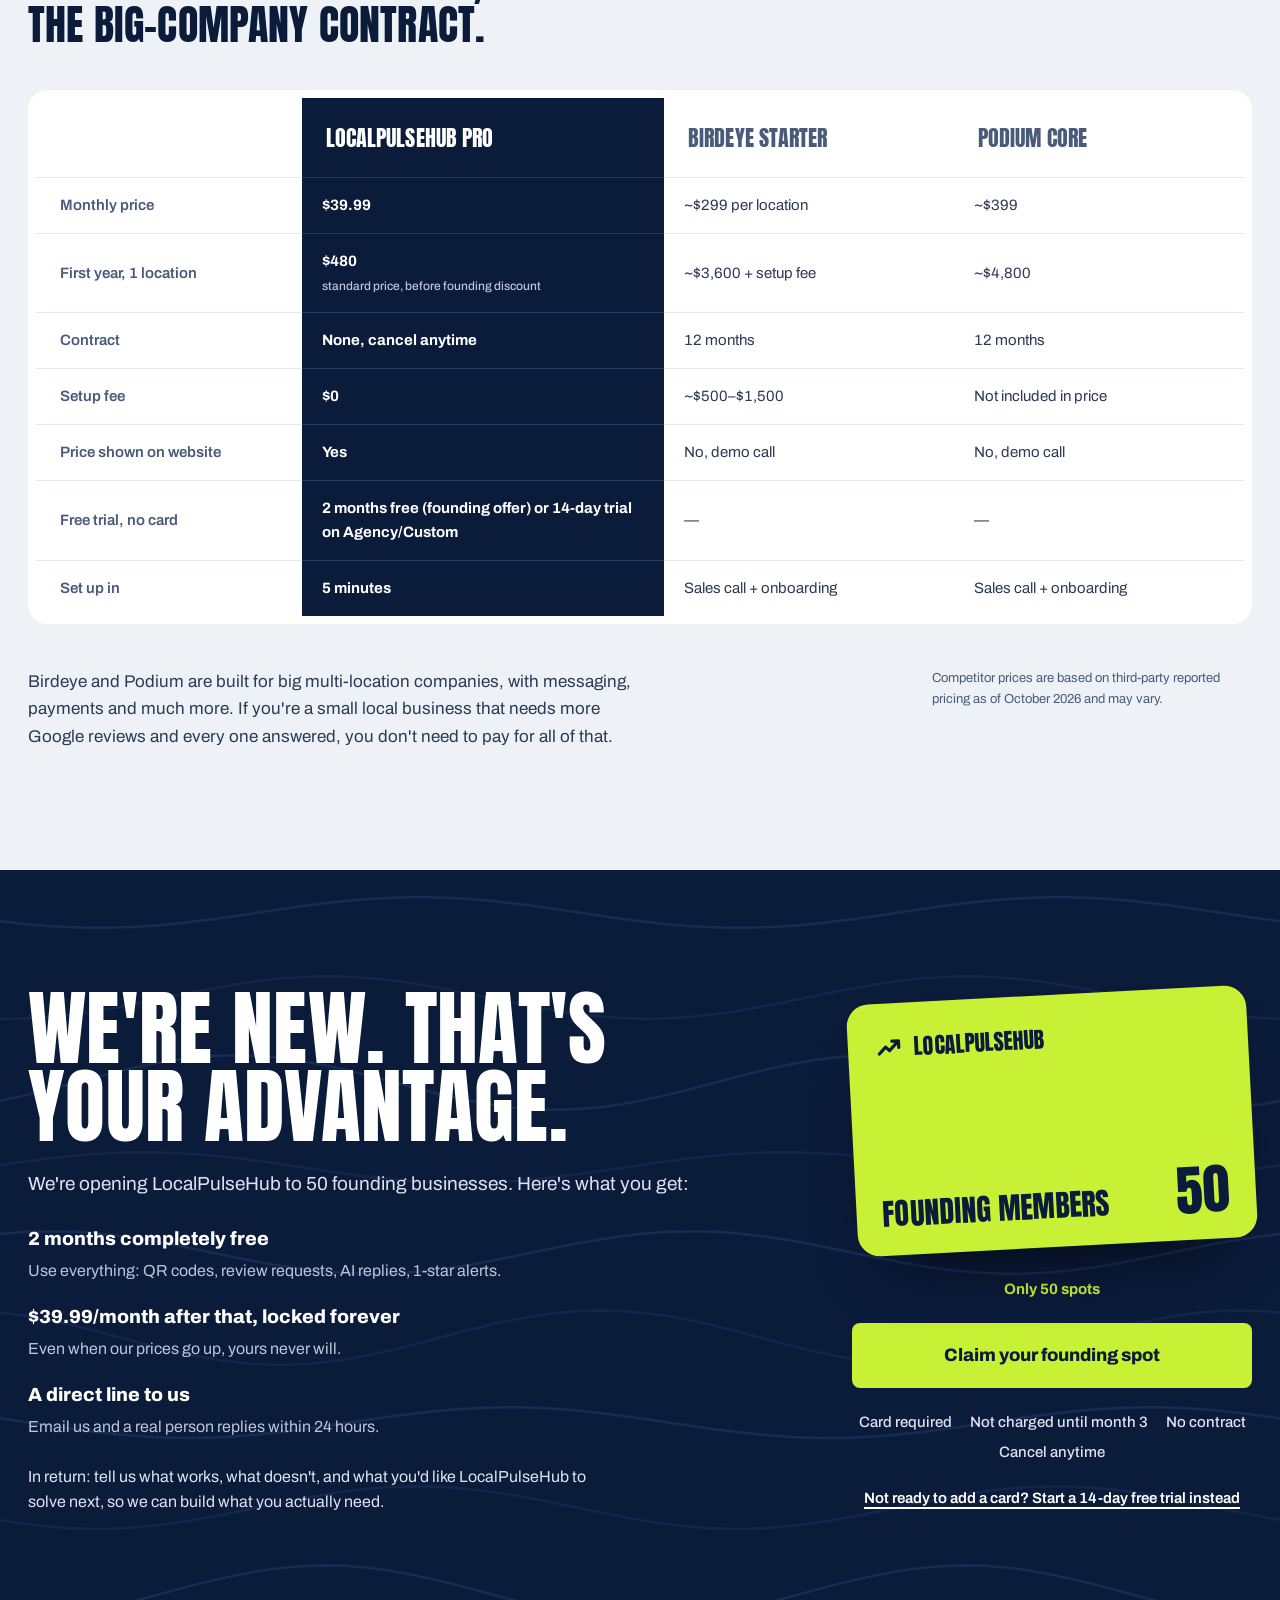
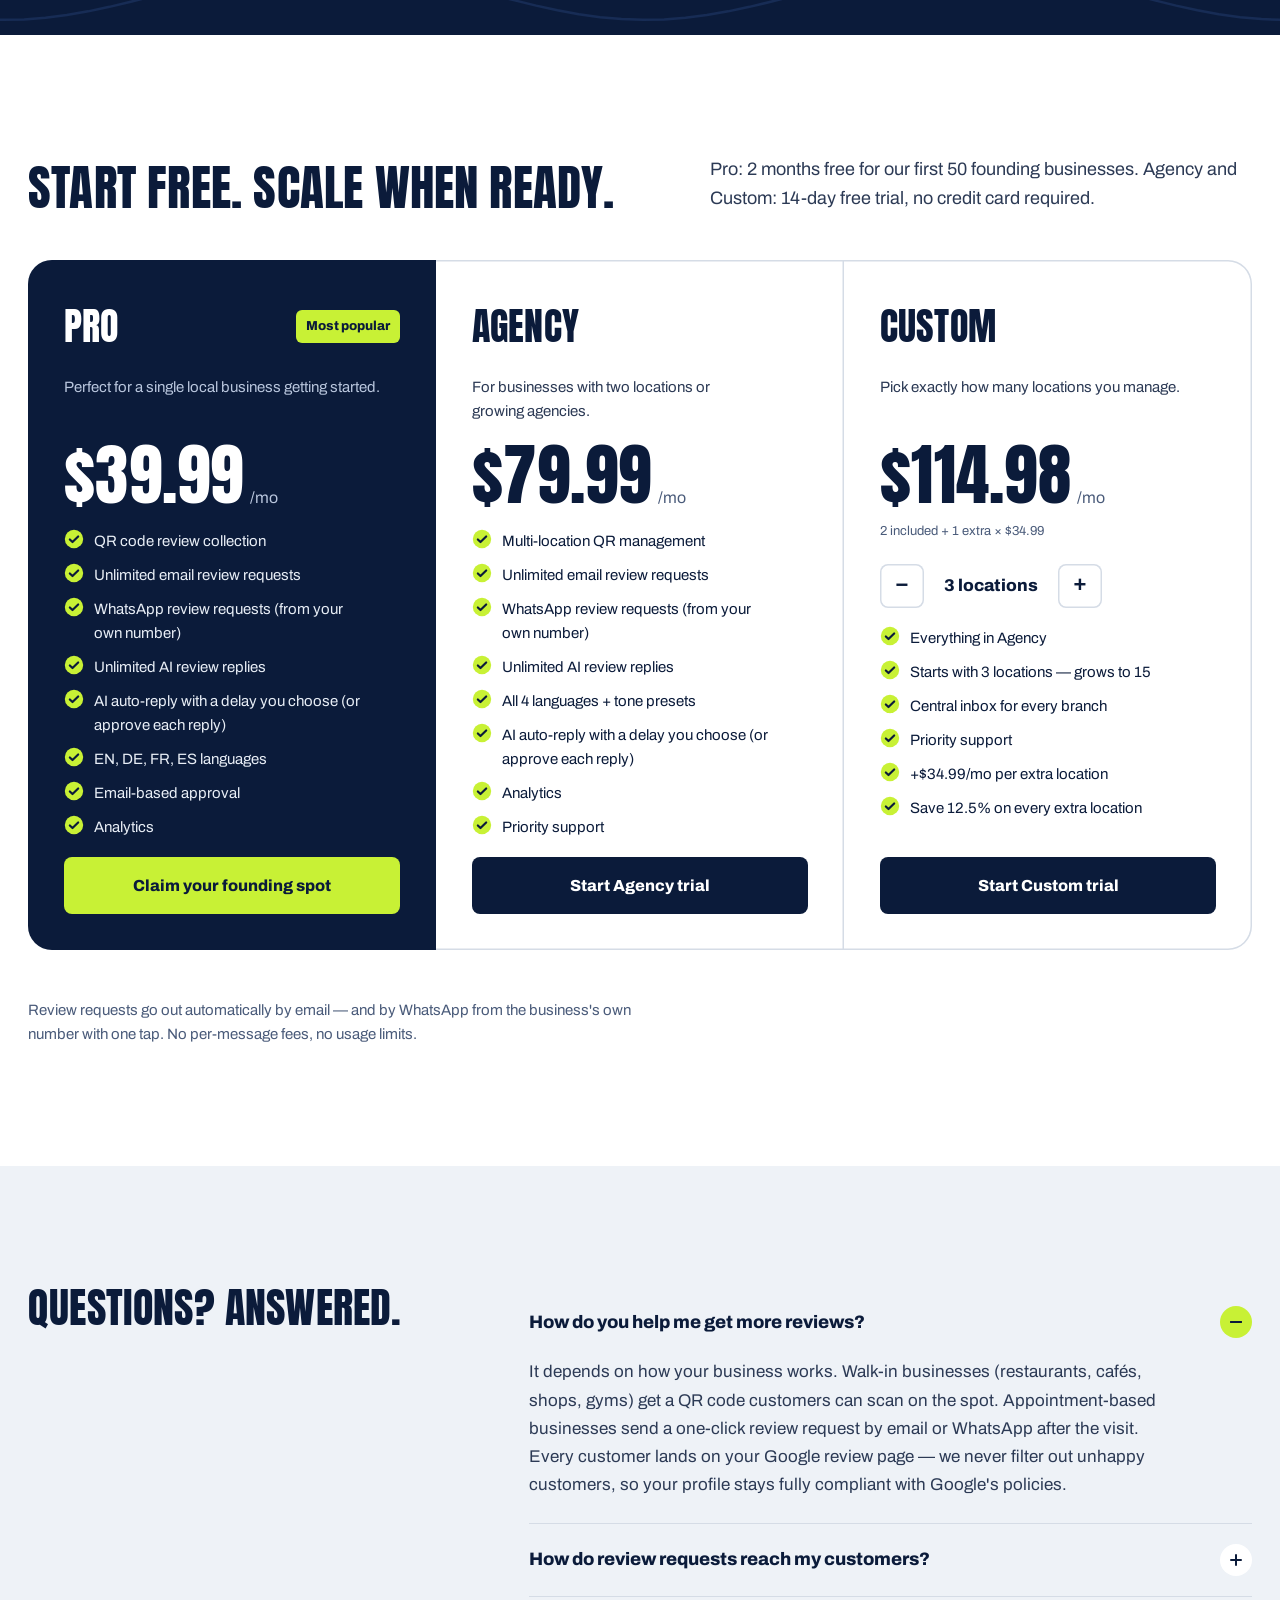
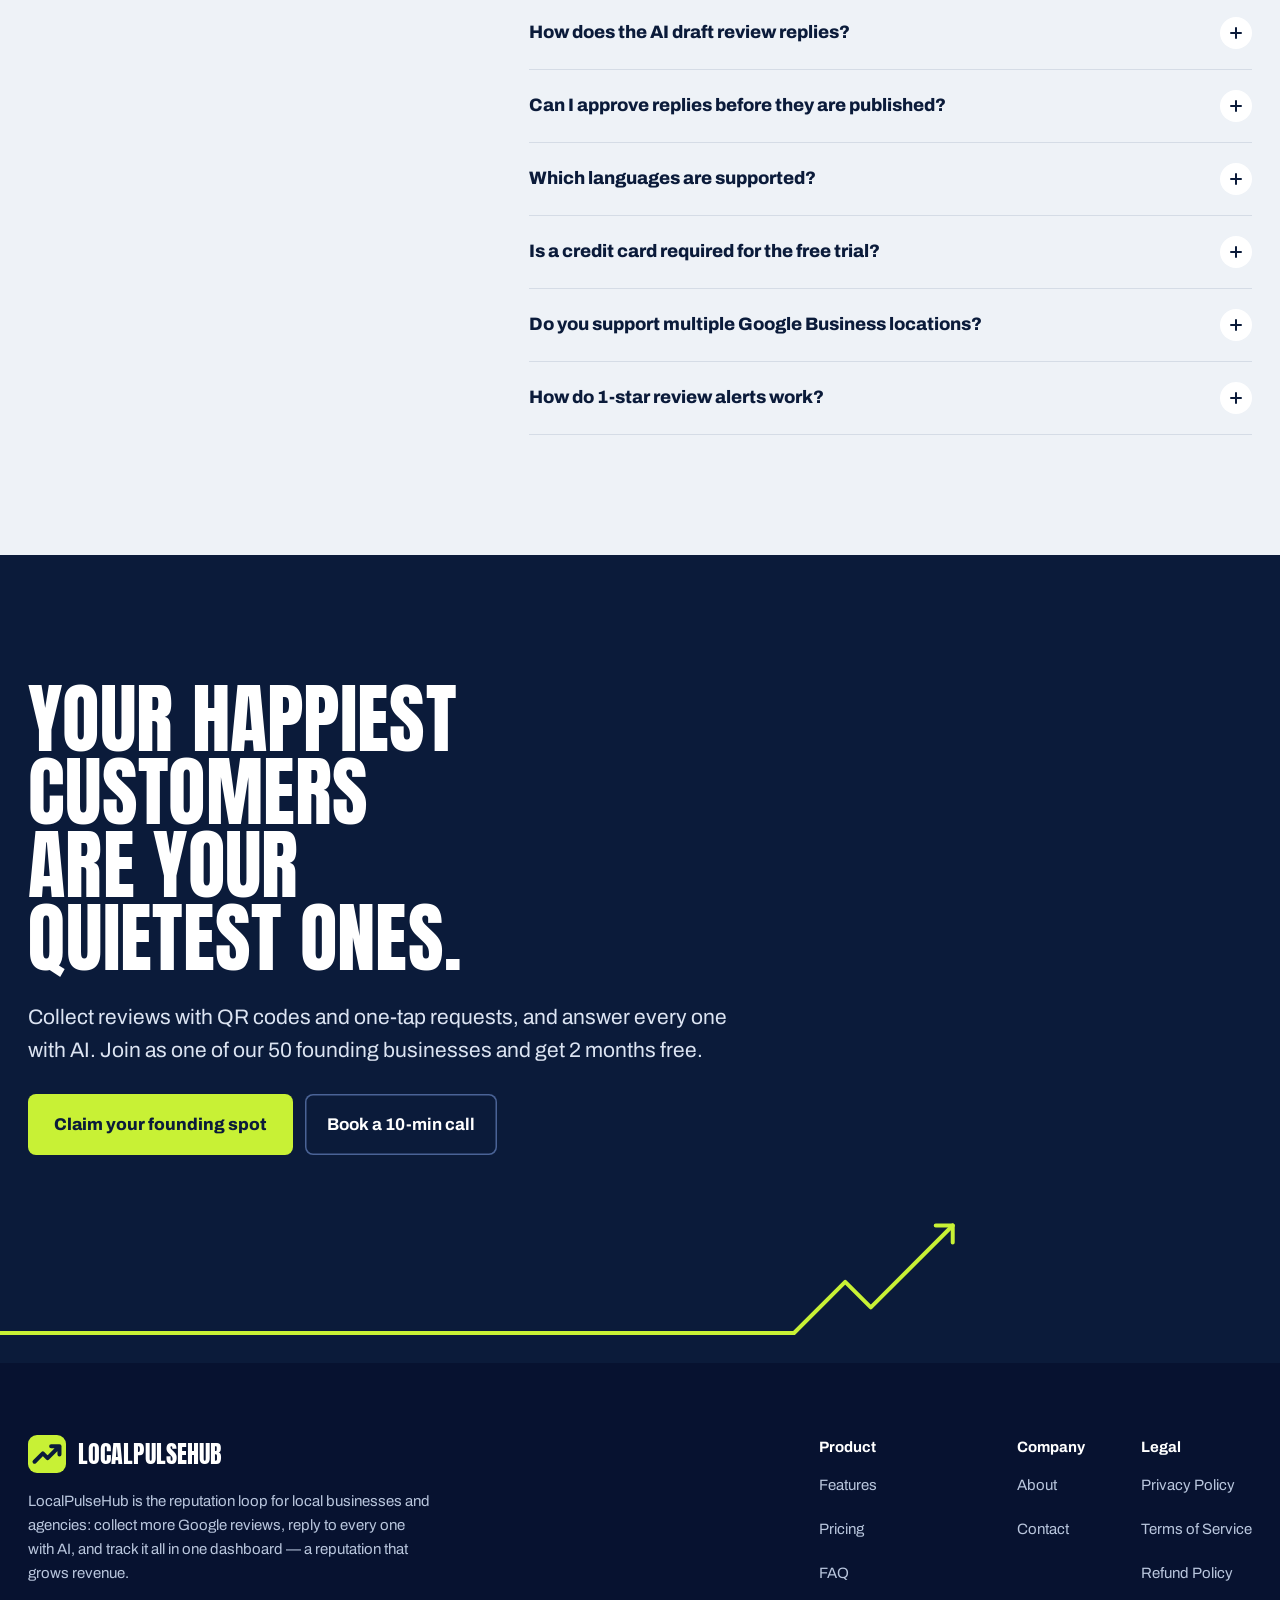
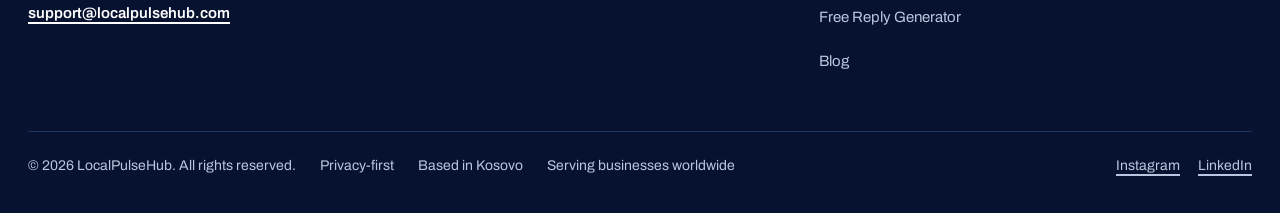
==== commit 5f523b35: "Small-size logo: 3.4 arrow filling the square (header, footer, sidebar); add -small full logos Co-Au" ====
--- a/index.html
+++ b/index.html
@@ -7,7 +7,7 @@
 <meta name="description" content="Get more real Google reviews with QR codes and one-tap requests, and answer every review with AI. Built for small local businesses. No contract.">
 <link rel="canonical" href="https://localpulsehub.com/">
 <meta name="theme-color" content="#0B1B3A">
-<link rel="icon" type="image/svg+xml" href="data:image/svg+xml,%3Csvg xmlns='http://www.w3.org/2000/svg' viewBox='0 0 32 32'%3E%3Crect width='32' height='32' rx='7' fill='%23C8F135'/%3E%3Cpath d='M5.5 22.5L12.5 15.5L16.5 19.5L26.5 9.5M19.5 9.5H26.5V16.5' fill='none' stroke='%230B1B3A' stroke-width='3.6' stroke-linecap='round' stroke-linejoin='round'/%3E%3C/svg%3E">
+<link rel="icon" type="image/svg+xml" href="data:image/svg+xml,%3Csvg xmlns='http://www.w3.org/2000/svg' viewBox='0 0 32 32'%3E%3Crect width='32' height='32' rx='7' fill='%23C8F135'/%3E%3Cpath d='M5.5 22.5L12.5 15.5L16.5 19.5L26.5 9.5M19.5 9.5H26.5V16.5' fill='none' stroke='%230B1B3A' stroke-width='3.4' stroke-linecap='round' stroke-linejoin='round'/%3E%3C/svg%3E">
 <link rel="preload" href="fonts/anton-latin-400-normal.woff2" as="font" type="font/woff2" crossorigin>
 <link rel="preload" href="fonts/archivo-latin-400-normal.woff2" as="font" type="font/woff2" crossorigin>
 <style>.skip:focus{left:16px !important;top:16px;z-index:10;background:#C8F135;color:#0B1B3A;padding:10px 14px;border-radius:8px;font-weight:700}
@@ -266,7 +266,7 @@
 <header style="background: #0B1B3A">
 <nav aria-label="Main" style="max-width: 1240px; margin: 0 auto; padding: 18px 28px; display: flex; flex-wrap: wrap; align-items: center; gap: 12px 36px">
 <a href="#top" aria-label="LocalPulseHub home" style="display: flex; align-items: center; gap: 12px; text-decoration: none; margin-right: auto">
-<span style="width: 38px; height: 38px; border-radius: 9px; background: #C8F135; display: flex; align-items: center; justify-content: center"><svg width="24" height="24" viewBox="0 0 32 32" aria-hidden="true"><path d="M5.5 22.5L12.5 15.5L16.5 19.5L26.5 9.5M19.5 9.5H26.5V16.5" fill="none" stroke="#0B1B3A" stroke-width="2.6" stroke-linecap="round" stroke-linejoin="round"></path></svg></span>
+<span style="width: 38px; height: 38px; border-radius: 9px; background: #C8F135; display: flex; align-items: center; justify-content: center"><svg width="38" height="38" viewBox="0 0 32 32" aria-hidden="true"><path d="M5.5 22.5L12.5 15.5L16.5 19.5L26.5 9.5M19.5 9.5H26.5V16.5" fill="none" stroke="#0B1B3A" stroke-width="3.4" stroke-linecap="round" stroke-linejoin="round"></path></svg></span>
 <span class="d" style="font-size: 24px; line-height: 1; color: #FFFFFF">LocalPulseHub</span>
 </a>
 <a href="#demo" class="nav-link" style="color: #DCE4F2; text-decoration: none; font-size: 15px; font-weight: 600; padding: 10px 0">Product</a>
@@ -281,7 +281,7 @@
 </div>
 </header>
 
-<div class="climb" aria-hidden="true"><div class="climb-fill"><svg class="climb-head" width="22" height="22" viewBox="0 0 32 32"><path d="M5.5 22.5L12.5 15.5L16.5 19.5L26.5 9.5M19.5 9.5H26.5V16.5" fill="none" stroke="#C8F135" stroke-width="2.9" stroke-linecap="round" stroke-linejoin="round"></path></svg></div></div>
+<div class="climb" aria-hidden="true"><div class="climb-fill"><svg class="climb-head" width="22" height="22" viewBox="0 0 32 32"><path d="M5.5 22.5L12.5 15.5L16.5 19.5L26.5 9.5M19.5 9.5H26.5V16.5" fill="none" stroke="#C8F135" stroke-width="3.4" stroke-linecap="round" stroke-linejoin="round"></path></svg></div></div>
 <main id="main">
 <!-- HERO -->
 <section id="top" style="position: relative; background: #0B1B3A; color: #FFFFFF; overflow: hidden">
@@ -493,7 +493,7 @@
 <div style="align-self: center; width: 84px; height: 22px; border-radius: 999px; background: #13284F"></div>
 <p class="d" style="margin: 26px 0 0; text-align: center; font-size: 72px; line-height: 1; color: #FFFFFF">11:47</p>
 <div data-r="drop" style="background: #FFFFFF; color: #0B1B3A; border-radius: 18px; padding: 14px; display: flex; flex-direction: column; gap: 8px; margin-top: 18px">
-<div style="display: flex; align-items: center; gap: 8px"><span style="width: 22px; height: 22px; border-radius: 6px; background: #C8F135; display: flex; align-items: center; justify-content: center"><svg width="14" height="14" viewBox="0 0 32 32" aria-hidden="true"><path d="M5.5 22.5L12.5 15.5L16.5 19.5L26.5 9.5M19.5 9.5H26.5V16.5" fill="none" stroke="#0B1B3A" stroke-width="2.9" stroke-linecap="round" stroke-linejoin="round"></path></svg></span><span style="font-size: 12px; font-weight: 700">LocalPulseHub • Email</span><span style="margin-left: auto; font-size: 11px; color: #4A5B7A">now</span></div>
+<div style="display: flex; align-items: center; gap: 8px"><span style="width: 22px; height: 22px; border-radius: 6px; background: #C8F135; display: flex; align-items: center; justify-content: center"><svg width="22" height="22" viewBox="0 0 32 32" aria-hidden="true"><path d="M5.5 22.5L12.5 15.5L16.5 19.5L26.5 9.5M19.5 9.5H26.5V16.5" fill="none" stroke="#0B1B3A" stroke-width="3.4" stroke-linecap="round" stroke-linejoin="round"></path></svg></span><span style="font-size: 12px; font-weight: 700">LocalPulseHub • Email</span><span style="margin-left: auto; font-size: 11px; color: #4A5B7A">now</span></div>
 <div style="display: flex; gap: 2px" role="img" aria-label="1 star out of 5"><svg width="13" height="13" viewBox="0 0 24 24" aria-hidden="true"><path d="M12 2.5l2.9 6 6.6.8-4.9 4.6 1.3 6.5L12 17.2l-5.9 3.2 1.3-6.5L2.5 9.3l6.6-.8z" fill="#FF6B2C"></path></svg><svg width="13" height="13" viewBox="0 0 24 24" aria-hidden="true"><path d="M12 2.5l2.9 6 6.6.8-4.9 4.6 1.3 6.5L12 17.2l-5.9 3.2 1.3-6.5L2.5 9.3l6.6-.8z" fill="#C9D2DE"></path></svg><svg width="13" height="13" viewBox="0 0 24 24" aria-hidden="true"><path d="M12 2.5l2.9 6 6.6.8-4.9 4.6 1.3 6.5L12 17.2l-5.9 3.2 1.3-6.5L2.5 9.3l6.6-.8z" fill="#C9D2DE"></path></svg><svg width="13" height="13" viewBox="0 0 24 24" aria-hidden="true"><path d="M12 2.5l2.9 6 6.6.8-4.9 4.6 1.3 6.5L12 17.2l-5.9 3.2 1.3-6.5L2.5 9.3l6.6-.8z" fill="#C9D2DE"></path></svg><svg width="13" height="13" viewBox="0 0 24 24" aria-hidden="true"><path d="M12 2.5l2.9 6 6.6.8-4.9 4.6 1.3 6.5L12 17.2l-5.9 3.2 1.3-6.5L2.5 9.3l6.6-.8z" fill="#C9D2DE"></path></svg></div>
 <p style="margin: 0; font-size: 13px; line-height: 1.45">New 1-star review: "Waited 45 minutes and the service was incredibly slow."</p>
 <p style="margin: 0; font-size: 13px; font-weight: 700">AI reply drafted — tap to approve.</p>
@@ -582,7 +582,7 @@
 </div>
 <div style="flex: 0 1 400px; min-width: 280px; margin: 0 auto; display: flex; flex-direction: column; gap: 22px; align-items: stretch">
 <div data-r="card" role="img" aria-label="Founding member card" style="aspect-ratio: 1.586; background: #C8F135; color: #0B1B3A; border-radius: 22px; padding: 26px; display: flex; flex-direction: column; justify-content: space-between; box-shadow: 0 40px 70px -40px rgba(0,0,0,.8)">
-<div style="display: flex; align-items: center; gap: 10px"><svg width="30" height="30" viewBox="0 0 32 32" aria-hidden="true"><path d="M5.5 22.5L12.5 15.5L16.5 19.5L26.5 9.5M19.5 9.5H26.5V16.5" fill="none" stroke="#0B1B3A" stroke-width="2.6" stroke-linecap="round" stroke-linejoin="round"></path></svg><span class="d" style="font-size: 22px">LocalPulseHub</span></div>
+<div style="display: flex; align-items: center; gap: 10px"><svg width="30" height="30" viewBox="0 0 32 32" aria-hidden="true"><path d="M5.5 22.5L12.5 15.5L16.5 19.5L26.5 9.5M19.5 9.5H26.5V16.5" fill="none" stroke="#0B1B3A" stroke-width="3.4" stroke-linecap="round" stroke-linejoin="round"></path></svg><span class="d" style="font-size: 22px">LocalPulseHub</span></div>
 <div style="display: flex; align-items: flex-end; justify-content: space-between; gap: 12px"><span class="d" style="font-size: 30px; line-height: 1">Founding members</span><span class="d" style="font-size: 54px; line-height: 0.85">50</span></div>
 </div>
 <p style="margin: 8px 0 0; font-size: 15px; font-weight: 700; color: #C8F135; text-align: center">Only 50 spots</p>
@@ -699,7 +699,7 @@
 <div style="max-width: 1240px; margin: 0 auto; display: flex; flex-direction: column; gap: 48px">
 <div style="display: flex; flex-wrap: wrap; gap: 48px; justify-content: space-between">
 <div style="flex: 1 1 320px; max-width: 420px; display: flex; flex-direction: column; gap: 16px">
-<div style="display: flex; align-items: center; gap: 12px"><span style="width: 38px; height: 38px; border-radius: 9px; background: #C8F135; display: flex; align-items: center; justify-content: center"><svg width="24" height="24" viewBox="0 0 32 32" aria-hidden="true"><path d="M5.5 22.5L12.5 15.5L16.5 19.5L26.5 9.5M19.5 9.5H26.5V16.5" fill="none" stroke="#0B1B3A" stroke-width="2.6" stroke-linecap="round" stroke-linejoin="round"></path></svg></span><span class="d" style="font-size: 24px; color: #FFFFFF">LocalPulseHub</span></div>
+<div style="display: flex; align-items: center; gap: 12px"><span style="width: 38px; height: 38px; border-radius: 9px; background: #C8F135; display: flex; align-items: center; justify-content: center"><svg width="38" height="38" viewBox="0 0 32 32" aria-hidden="true"><path d="M5.5 22.5L12.5 15.5L16.5 19.5L26.5 9.5M19.5 9.5H26.5V16.5" fill="none" stroke="#0B1B3A" stroke-width="3.4" stroke-linecap="round" stroke-linejoin="round"></path></svg></span><span class="d" style="font-size: 24px; color: #FFFFFF">LocalPulseHub</span></div>
 <p style="margin: 0; font-size: 15px">LocalPulseHub is the reputation loop for local businesses and agencies: collect more Google reviews, reply to every one with AI, and track it all in one dashboard — a reputation that grows revenue.</p>
 <a href="mailto:support@localpulsehub.com" style="color: #FFFFFF; font-size: 15px; font-weight: 600; text-underline-offset: 4px">support@localpulsehub.com</a>
 </div>
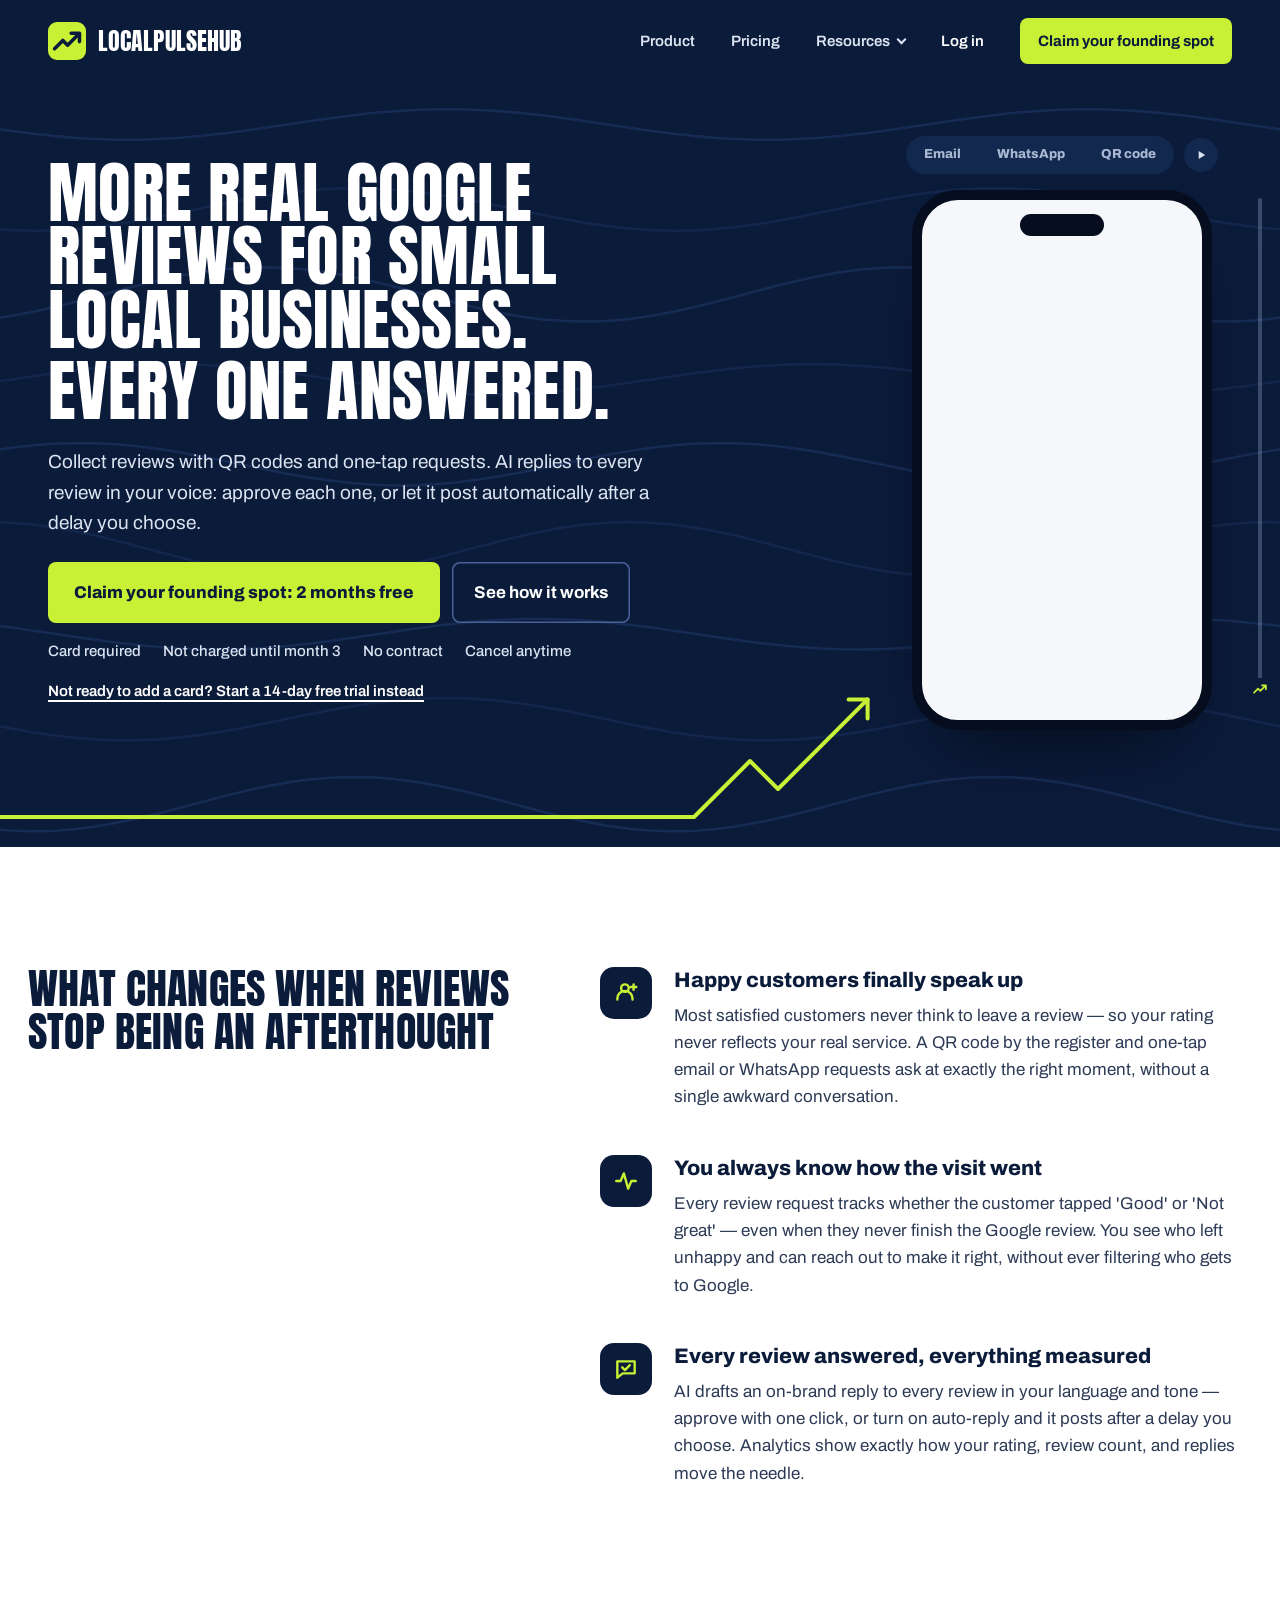
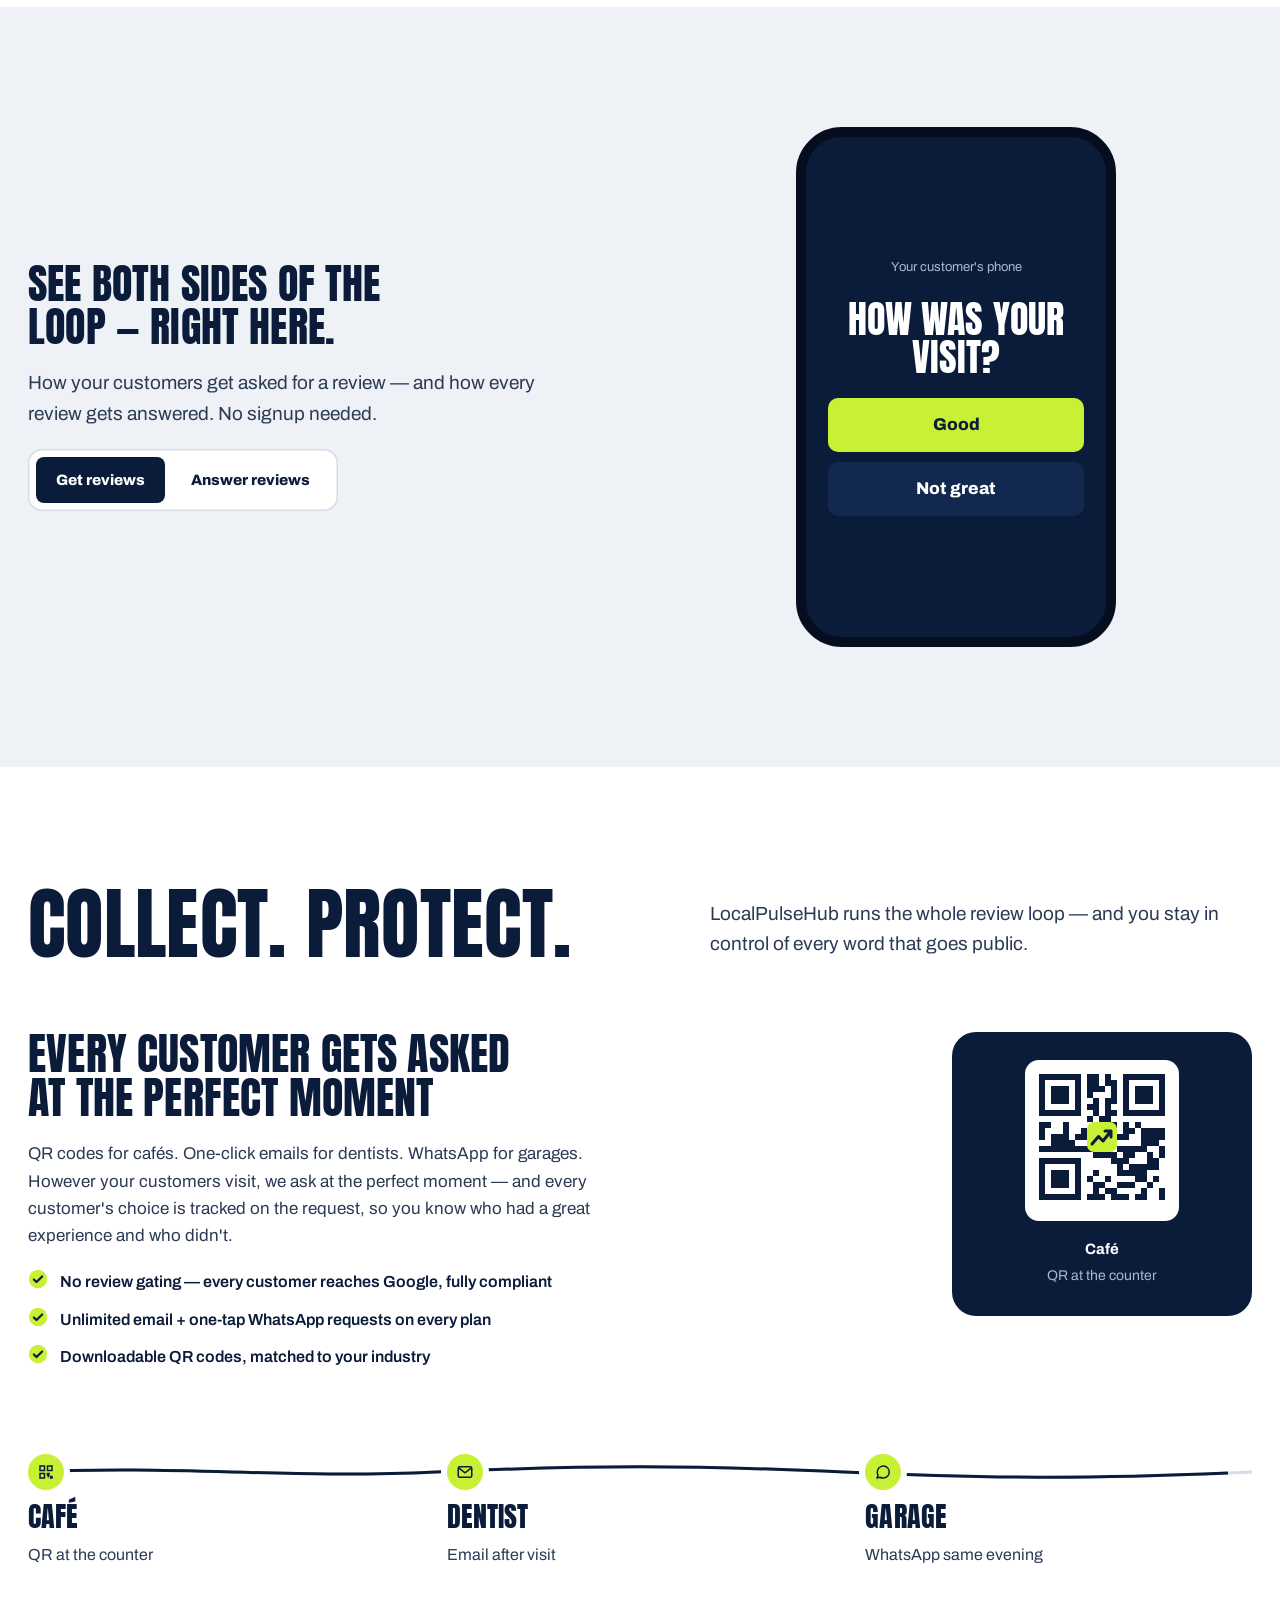
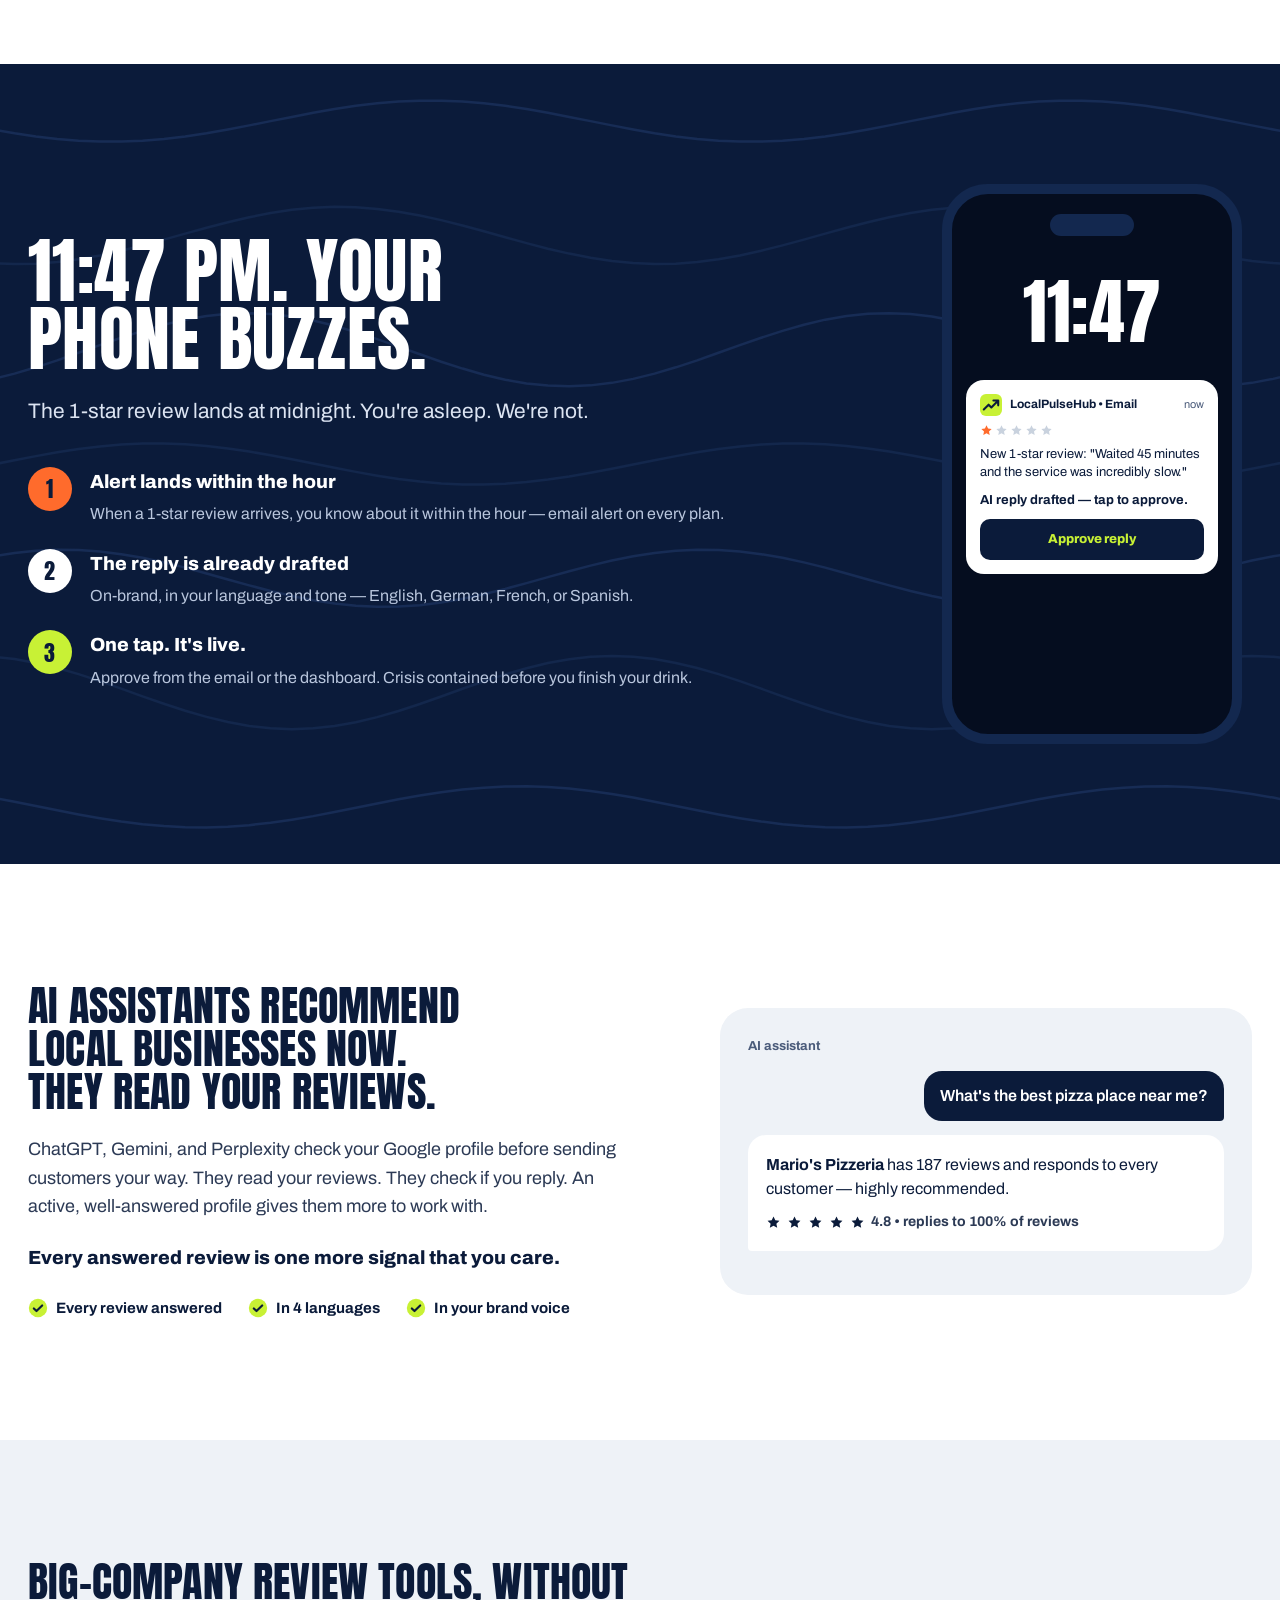
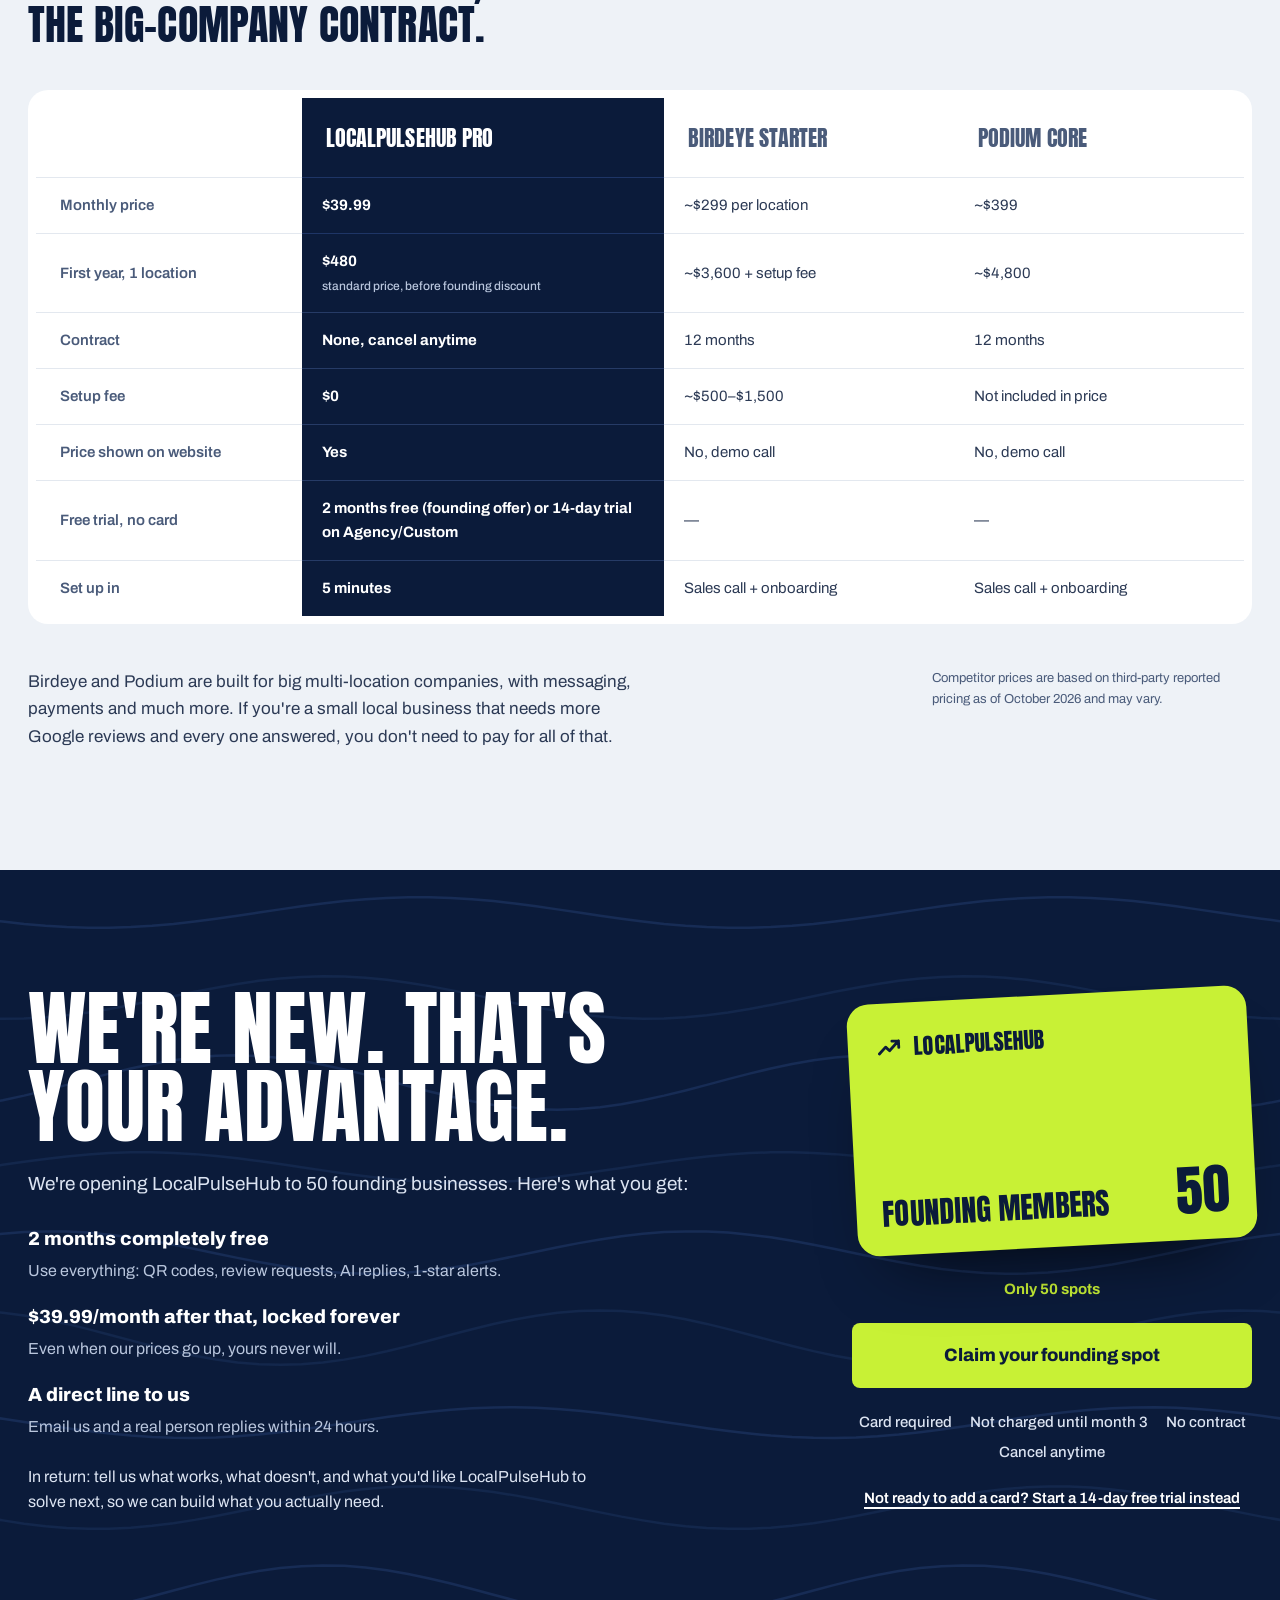
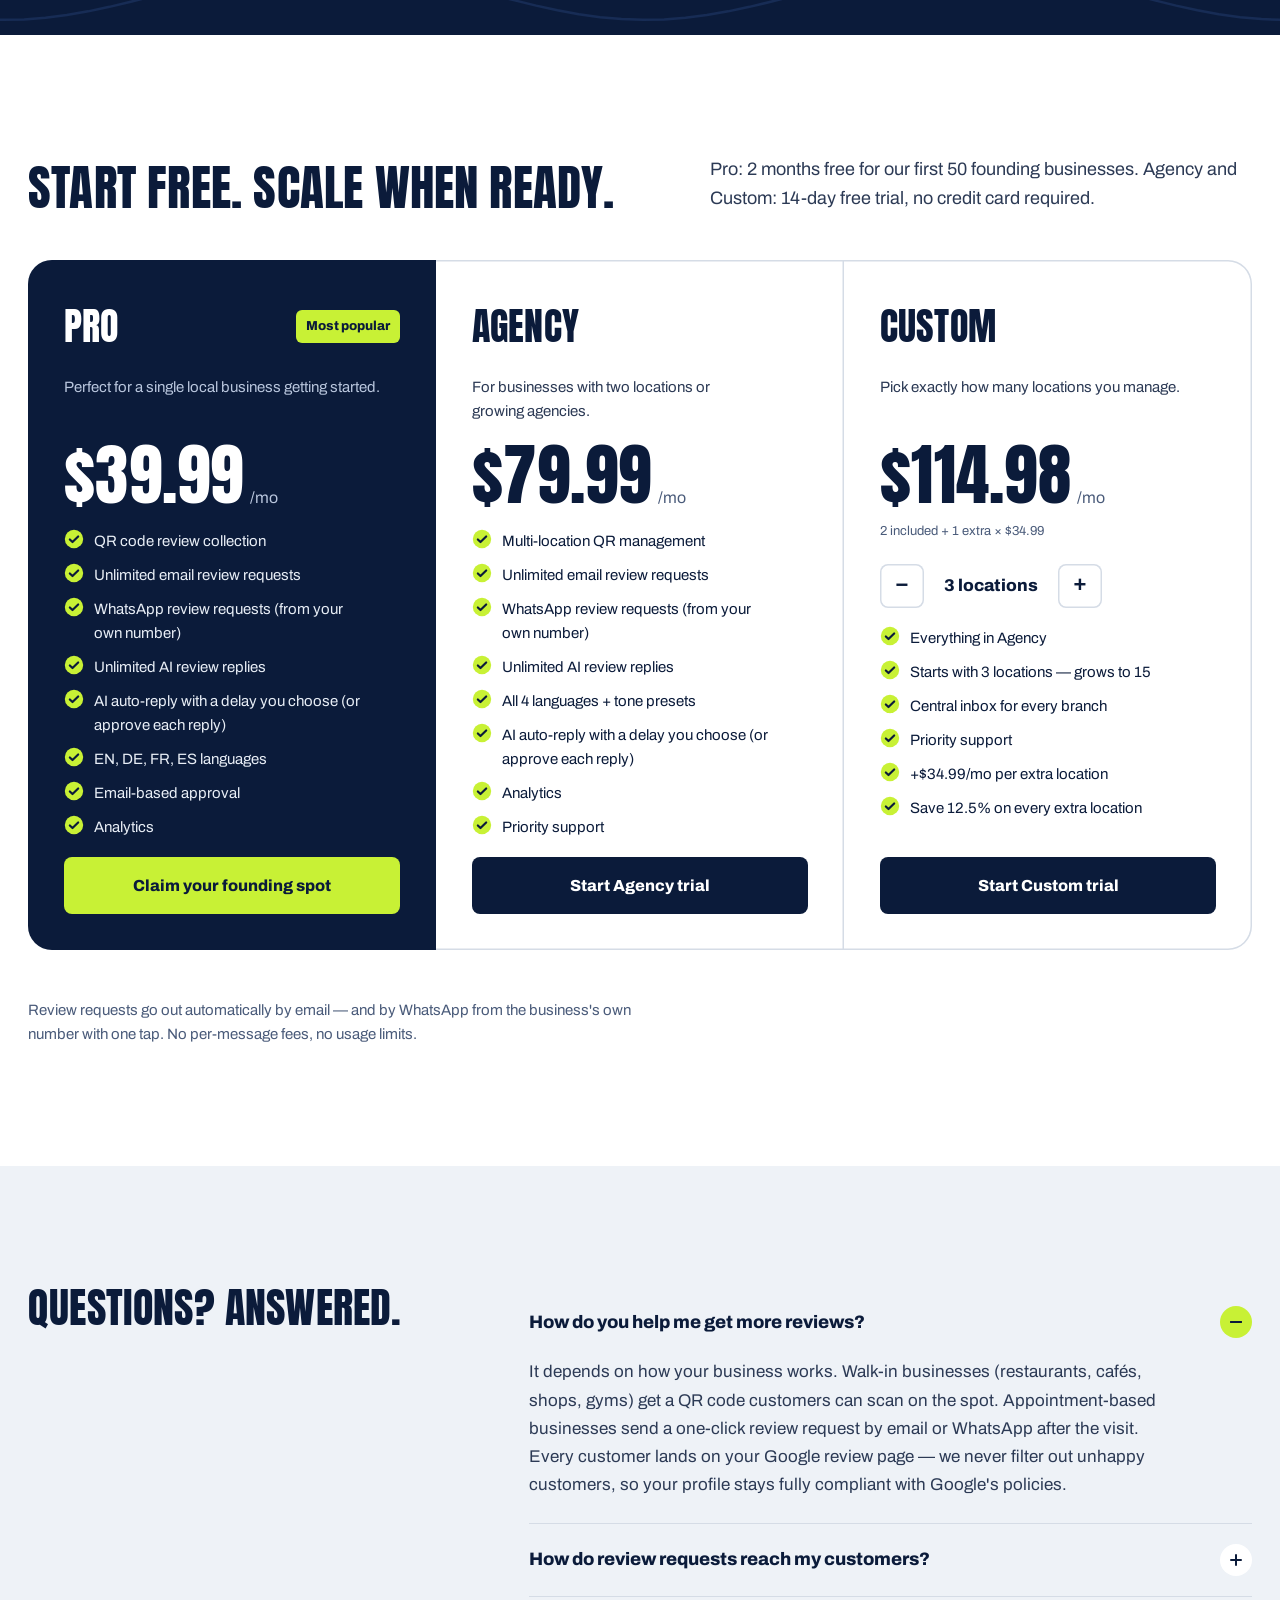
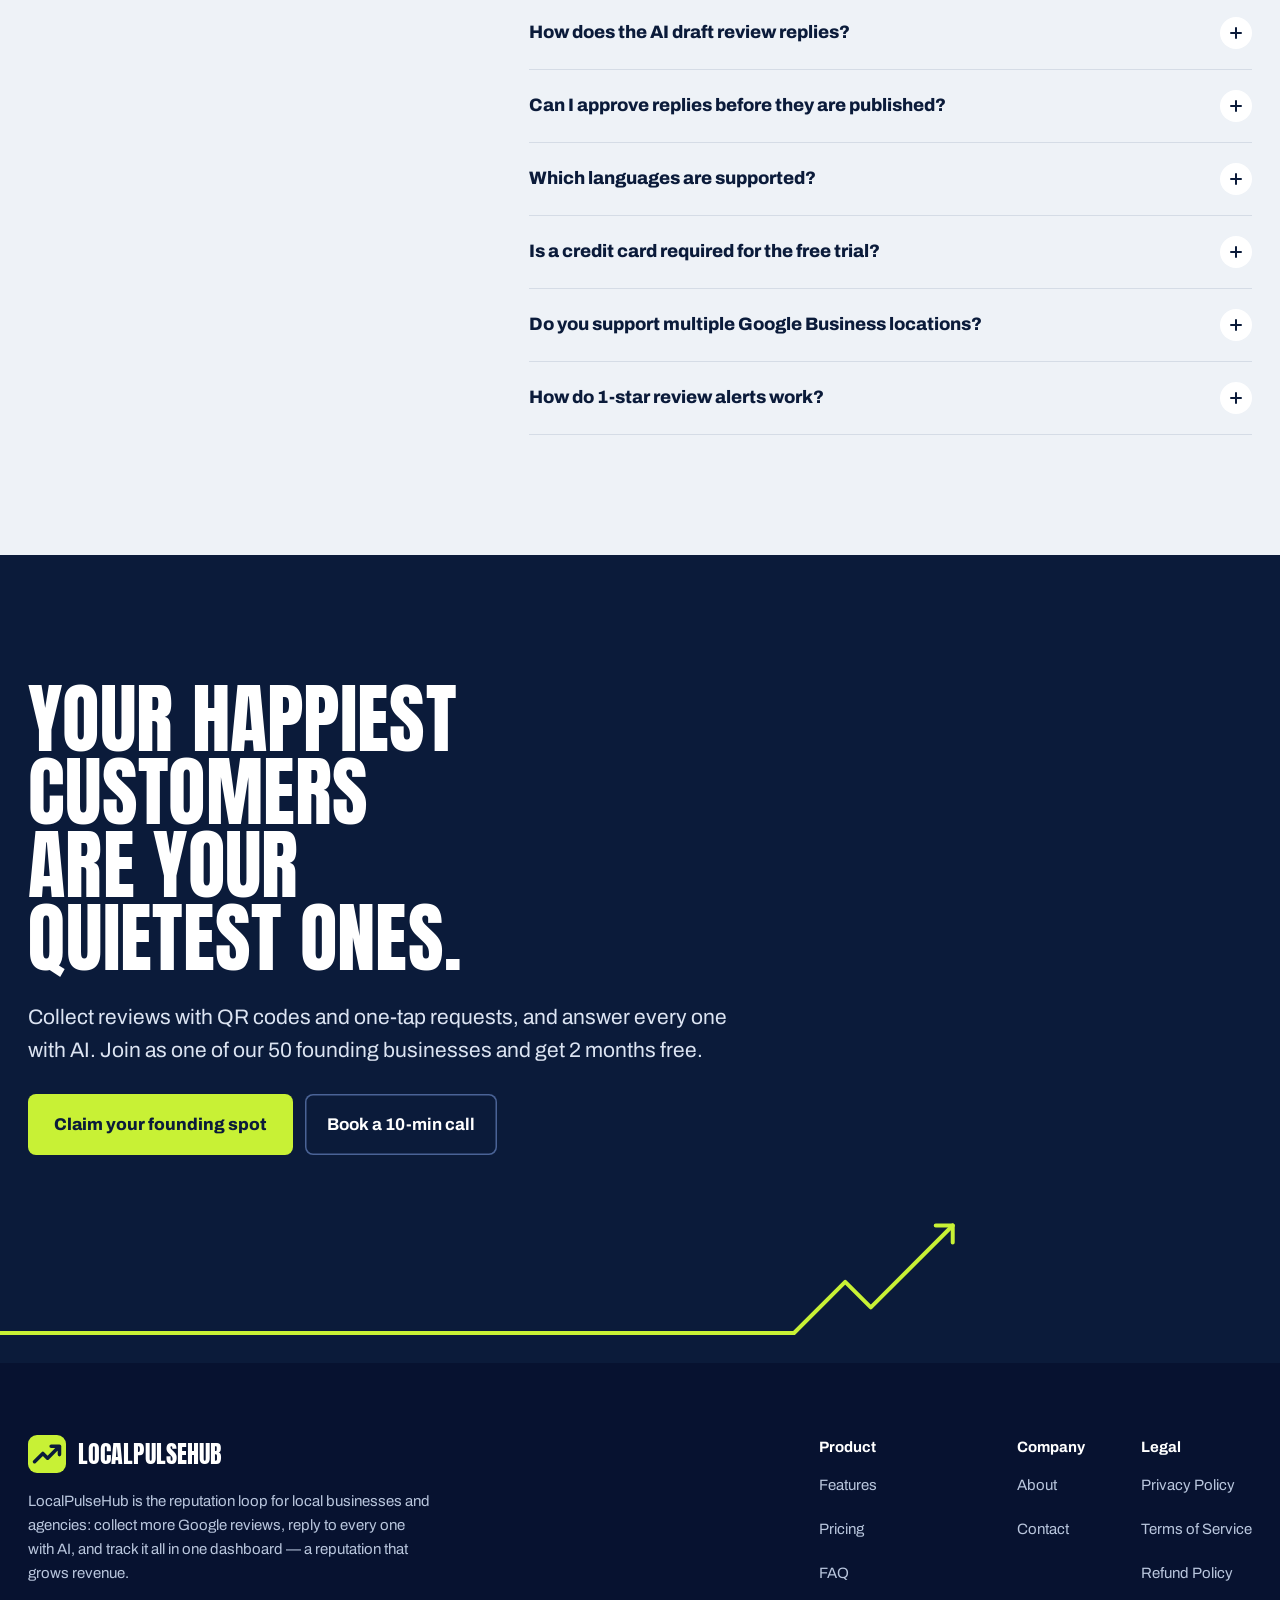
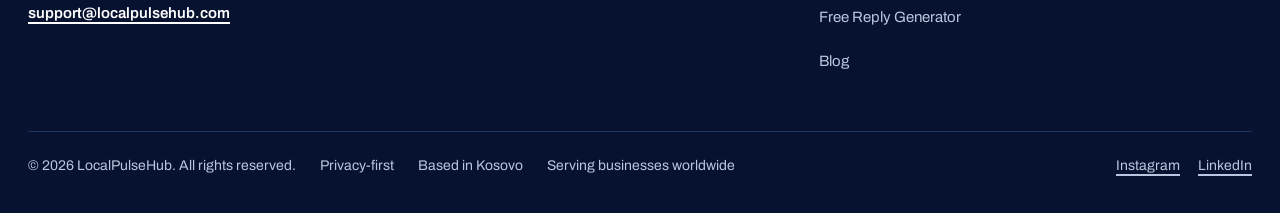
==== commit c9e3a140: "Small logo arrow a little thinner (3.0); favicon stays 3.4 Co-Authored-By: Claude Opus 5.5 <noreply@" ====
--- a/index.html
+++ b/index.html
@@ -266,7 +266,7 @@
 <header style="background: #0B1B3A">
 <nav aria-label="Main" style="max-width: 1240px; margin: 0 auto; padding: 18px 28px; display: flex; flex-wrap: wrap; align-items: center; gap: 12px 36px">
 <a href="#top" aria-label="LocalPulseHub home" style="display: flex; align-items: center; gap: 12px; text-decoration: none; margin-right: auto">
-<span style="width: 38px; height: 38px; border-radius: 9px; background: #C8F135; display: flex; align-items: center; justify-content: center"><svg width="38" height="38" viewBox="0 0 32 32" aria-hidden="true"><path d="M5.5 22.5L12.5 15.5L16.5 19.5L26.5 9.5M19.5 9.5H26.5V16.5" fill="none" stroke="#0B1B3A" stroke-width="3.4" stroke-linecap="round" stroke-linejoin="round"></path></svg></span>
+<span style="width: 38px; height: 38px; border-radius: 9px; background: #C8F135; display: flex; align-items: center; justify-content: center"><svg width="38" height="38" viewBox="0 0 32 32" aria-hidden="true"><path d="M5.5 22.5L12.5 15.5L16.5 19.5L26.5 9.5M19.5 9.5H26.5V16.5" fill="none" stroke="#0B1B3A" stroke-width="3.0" stroke-linecap="round" stroke-linejoin="round"></path></svg></span>
 <span class="d" style="font-size: 24px; line-height: 1; color: #FFFFFF">LocalPulseHub</span>
 </a>
 <a href="#demo" class="nav-link" style="color: #DCE4F2; text-decoration: none; font-size: 15px; font-weight: 600; padding: 10px 0">Product</a>
@@ -281,7 +281,7 @@
 </div>
 </header>
 
-<div class="climb" aria-hidden="true"><div class="climb-fill"><svg class="climb-head" width="22" height="22" viewBox="0 0 32 32"><path d="M5.5 22.5L12.5 15.5L16.5 19.5L26.5 9.5M19.5 9.5H26.5V16.5" fill="none" stroke="#C8F135" stroke-width="3.4" stroke-linecap="round" stroke-linejoin="round"></path></svg></div></div>
+<div class="climb" aria-hidden="true"><div class="climb-fill"><svg class="climb-head" width="22" height="22" viewBox="0 0 32 32"><path d="M5.5 22.5L12.5 15.5L16.5 19.5L26.5 9.5M19.5 9.5H26.5V16.5" fill="none" stroke="#C8F135" stroke-width="3.0" stroke-linecap="round" stroke-linejoin="round"></path></svg></div></div>
 <main id="main">
 <!-- HERO -->
 <section id="top" style="position: relative; background: #0B1B3A; color: #FFFFFF; overflow: hidden">
@@ -493,7 +493,7 @@
 <div style="align-self: center; width: 84px; height: 22px; border-radius: 999px; background: #13284F"></div>
 <p class="d" style="margin: 26px 0 0; text-align: center; font-size: 72px; line-height: 1; color: #FFFFFF">11:47</p>
 <div data-r="drop" style="background: #FFFFFF; color: #0B1B3A; border-radius: 18px; padding: 14px; display: flex; flex-direction: column; gap: 8px; margin-top: 18px">
-<div style="display: flex; align-items: center; gap: 8px"><span style="width: 22px; height: 22px; border-radius: 6px; background: #C8F135; display: flex; align-items: center; justify-content: center"><svg width="22" height="22" viewBox="0 0 32 32" aria-hidden="true"><path d="M5.5 22.5L12.5 15.5L16.5 19.5L26.5 9.5M19.5 9.5H26.5V16.5" fill="none" stroke="#0B1B3A" stroke-width="3.4" stroke-linecap="round" stroke-linejoin="round"></path></svg></span><span style="font-size: 12px; font-weight: 700">LocalPulseHub • Email</span><span style="margin-left: auto; font-size: 11px; color: #4A5B7A">now</span></div>
+<div style="display: flex; align-items: center; gap: 8px"><span style="width: 22px; height: 22px; border-radius: 6px; background: #C8F135; display: flex; align-items: center; justify-content: center"><svg width="22" height="22" viewBox="0 0 32 32" aria-hidden="true"><path d="M5.5 22.5L12.5 15.5L16.5 19.5L26.5 9.5M19.5 9.5H26.5V16.5" fill="none" stroke="#0B1B3A" stroke-width="3.0" stroke-linecap="round" stroke-linejoin="round"></path></svg></span><span style="font-size: 12px; font-weight: 700">LocalPulseHub • Email</span><span style="margin-left: auto; font-size: 11px; color: #4A5B7A">now</span></div>
 <div style="display: flex; gap: 2px" role="img" aria-label="1 star out of 5"><svg width="13" height="13" viewBox="0 0 24 24" aria-hidden="true"><path d="M12 2.5l2.9 6 6.6.8-4.9 4.6 1.3 6.5L12 17.2l-5.9 3.2 1.3-6.5L2.5 9.3l6.6-.8z" fill="#FF6B2C"></path></svg><svg width="13" height="13" viewBox="0 0 24 24" aria-hidden="true"><path d="M12 2.5l2.9 6 6.6.8-4.9 4.6 1.3 6.5L12 17.2l-5.9 3.2 1.3-6.5L2.5 9.3l6.6-.8z" fill="#C9D2DE"></path></svg><svg width="13" height="13" viewBox="0 0 24 24" aria-hidden="true"><path d="M12 2.5l2.9 6 6.6.8-4.9 4.6 1.3 6.5L12 17.2l-5.9 3.2 1.3-6.5L2.5 9.3l6.6-.8z" fill="#C9D2DE"></path></svg><svg width="13" height="13" viewBox="0 0 24 24" aria-hidden="true"><path d="M12 2.5l2.9 6 6.6.8-4.9 4.6 1.3 6.5L12 17.2l-5.9 3.2 1.3-6.5L2.5 9.3l6.6-.8z" fill="#C9D2DE"></path></svg><svg width="13" height="13" viewBox="0 0 24 24" aria-hidden="true"><path d="M12 2.5l2.9 6 6.6.8-4.9 4.6 1.3 6.5L12 17.2l-5.9 3.2 1.3-6.5L2.5 9.3l6.6-.8z" fill="#C9D2DE"></path></svg></div>
 <p style="margin: 0; font-size: 13px; line-height: 1.45">New 1-star review: "Waited 45 minutes and the service was incredibly slow."</p>
 <p style="margin: 0; font-size: 13px; font-weight: 700">AI reply drafted — tap to approve.</p>
@@ -582,7 +582,7 @@
 </div>
 <div style="flex: 0 1 400px; min-width: 280px; margin: 0 auto; display: flex; flex-direction: column; gap: 22px; align-items: stretch">
 <div data-r="card" role="img" aria-label="Founding member card" style="aspect-ratio: 1.586; background: #C8F135; color: #0B1B3A; border-radius: 22px; padding: 26px; display: flex; flex-direction: column; justify-content: space-between; box-shadow: 0 40px 70px -40px rgba(0,0,0,.8)">
-<div style="display: flex; align-items: center; gap: 10px"><svg width="30" height="30" viewBox="0 0 32 32" aria-hidden="true"><path d="M5.5 22.5L12.5 15.5L16.5 19.5L26.5 9.5M19.5 9.5H26.5V16.5" fill="none" stroke="#0B1B3A" stroke-width="3.4" stroke-linecap="round" stroke-linejoin="round"></path></svg><span class="d" style="font-size: 22px">LocalPulseHub</span></div>
+<div style="display: flex; align-items: center; gap: 10px"><svg width="30" height="30" viewBox="0 0 32 32" aria-hidden="true"><path d="M5.5 22.5L12.5 15.5L16.5 19.5L26.5 9.5M19.5 9.5H26.5V16.5" fill="none" stroke="#0B1B3A" stroke-width="3.0" stroke-linecap="round" stroke-linejoin="round"></path></svg><span class="d" style="font-size: 22px">LocalPulseHub</span></div>
 <div style="display: flex; align-items: flex-end; justify-content: space-between; gap: 12px"><span class="d" style="font-size: 30px; line-height: 1">Founding members</span><span class="d" style="font-size: 54px; line-height: 0.85">50</span></div>
 </div>
 <p style="margin: 8px 0 0; font-size: 15px; font-weight: 700; color: #C8F135; text-align: center">Only 50 spots</p>
@@ -699,7 +699,7 @@
 <div style="max-width: 1240px; margin: 0 auto; display: flex; flex-direction: column; gap: 48px">
 <div style="display: flex; flex-wrap: wrap; gap: 48px; justify-content: space-between">
 <div style="flex: 1 1 320px; max-width: 420px; display: flex; flex-direction: column; gap: 16px">
-<div style="display: flex; align-items: center; gap: 12px"><span style="width: 38px; height: 38px; border-radius: 9px; background: #C8F135; display: flex; align-items: center; justify-content: center"><svg width="38" height="38" viewBox="0 0 32 32" aria-hidden="true"><path d="M5.5 22.5L12.5 15.5L16.5 19.5L26.5 9.5M19.5 9.5H26.5V16.5" fill="none" stroke="#0B1B3A" stroke-width="3.4" stroke-linecap="round" stroke-linejoin="round"></path></svg></span><span class="d" style="font-size: 24px; color: #FFFFFF">LocalPulseHub</span></div>
+<div style="display: flex; align-items: center; gap: 12px"><span style="width: 38px; height: 38px; border-radius: 9px; background: #C8F135; display: flex; align-items: center; justify-content: center"><svg width="38" height="38" viewBox="0 0 32 32" aria-hidden="true"><path d="M5.5 22.5L12.5 15.5L16.5 19.5L26.5 9.5M19.5 9.5H26.5V16.5" fill="none" stroke="#0B1B3A" stroke-width="3.0" stroke-linecap="round" stroke-linejoin="round"></path></svg></span><span class="d" style="font-size: 24px; color: #FFFFFF">LocalPulseHub</span></div>
 <p style="margin: 0; font-size: 15px">LocalPulseHub is the reputation loop for local businesses and agencies: collect more Google reviews, reply to every one with AI, and track it all in one dashboard — a reputation that grows revenue.</p>
 <a href="mailto:support@localpulsehub.com" style="color: #FFFFFF; font-size: 15px; font-weight: 600; text-underline-offset: 4px">support@localpulsehub.com</a>
 </div>
